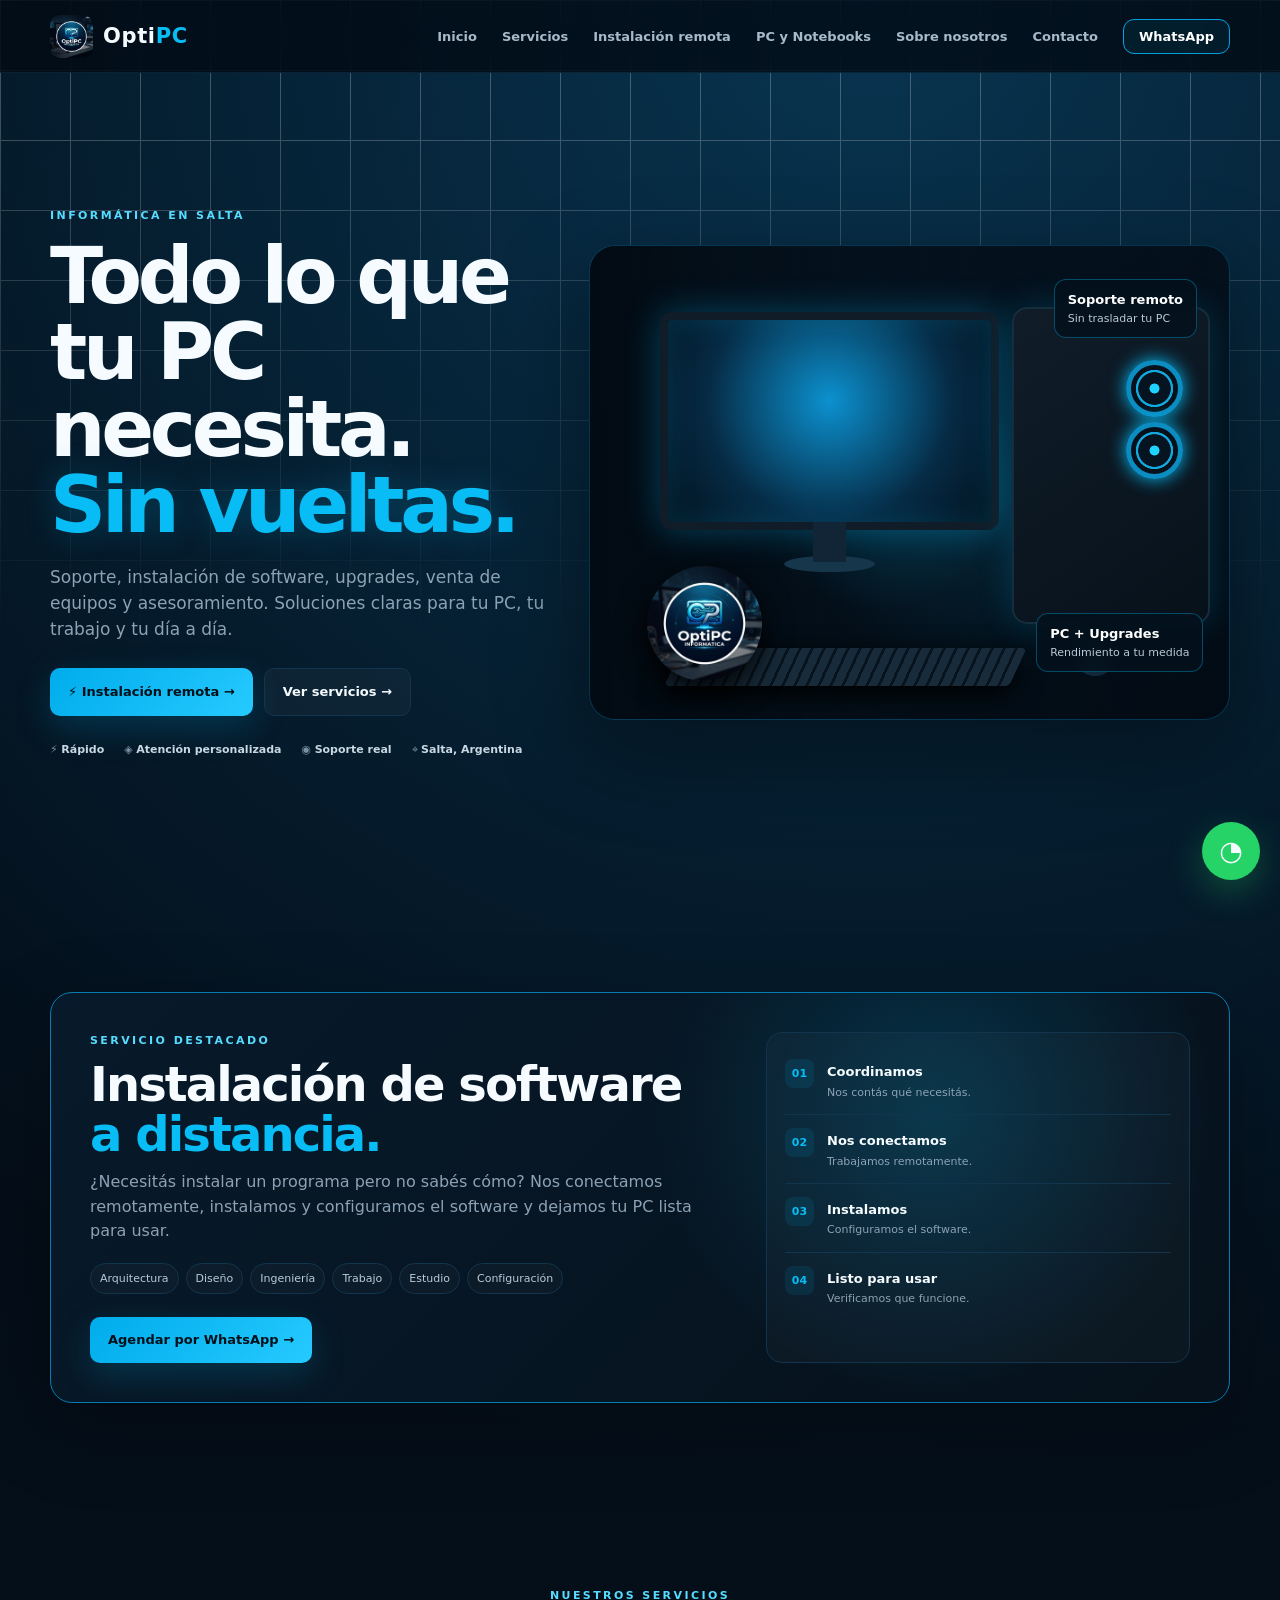
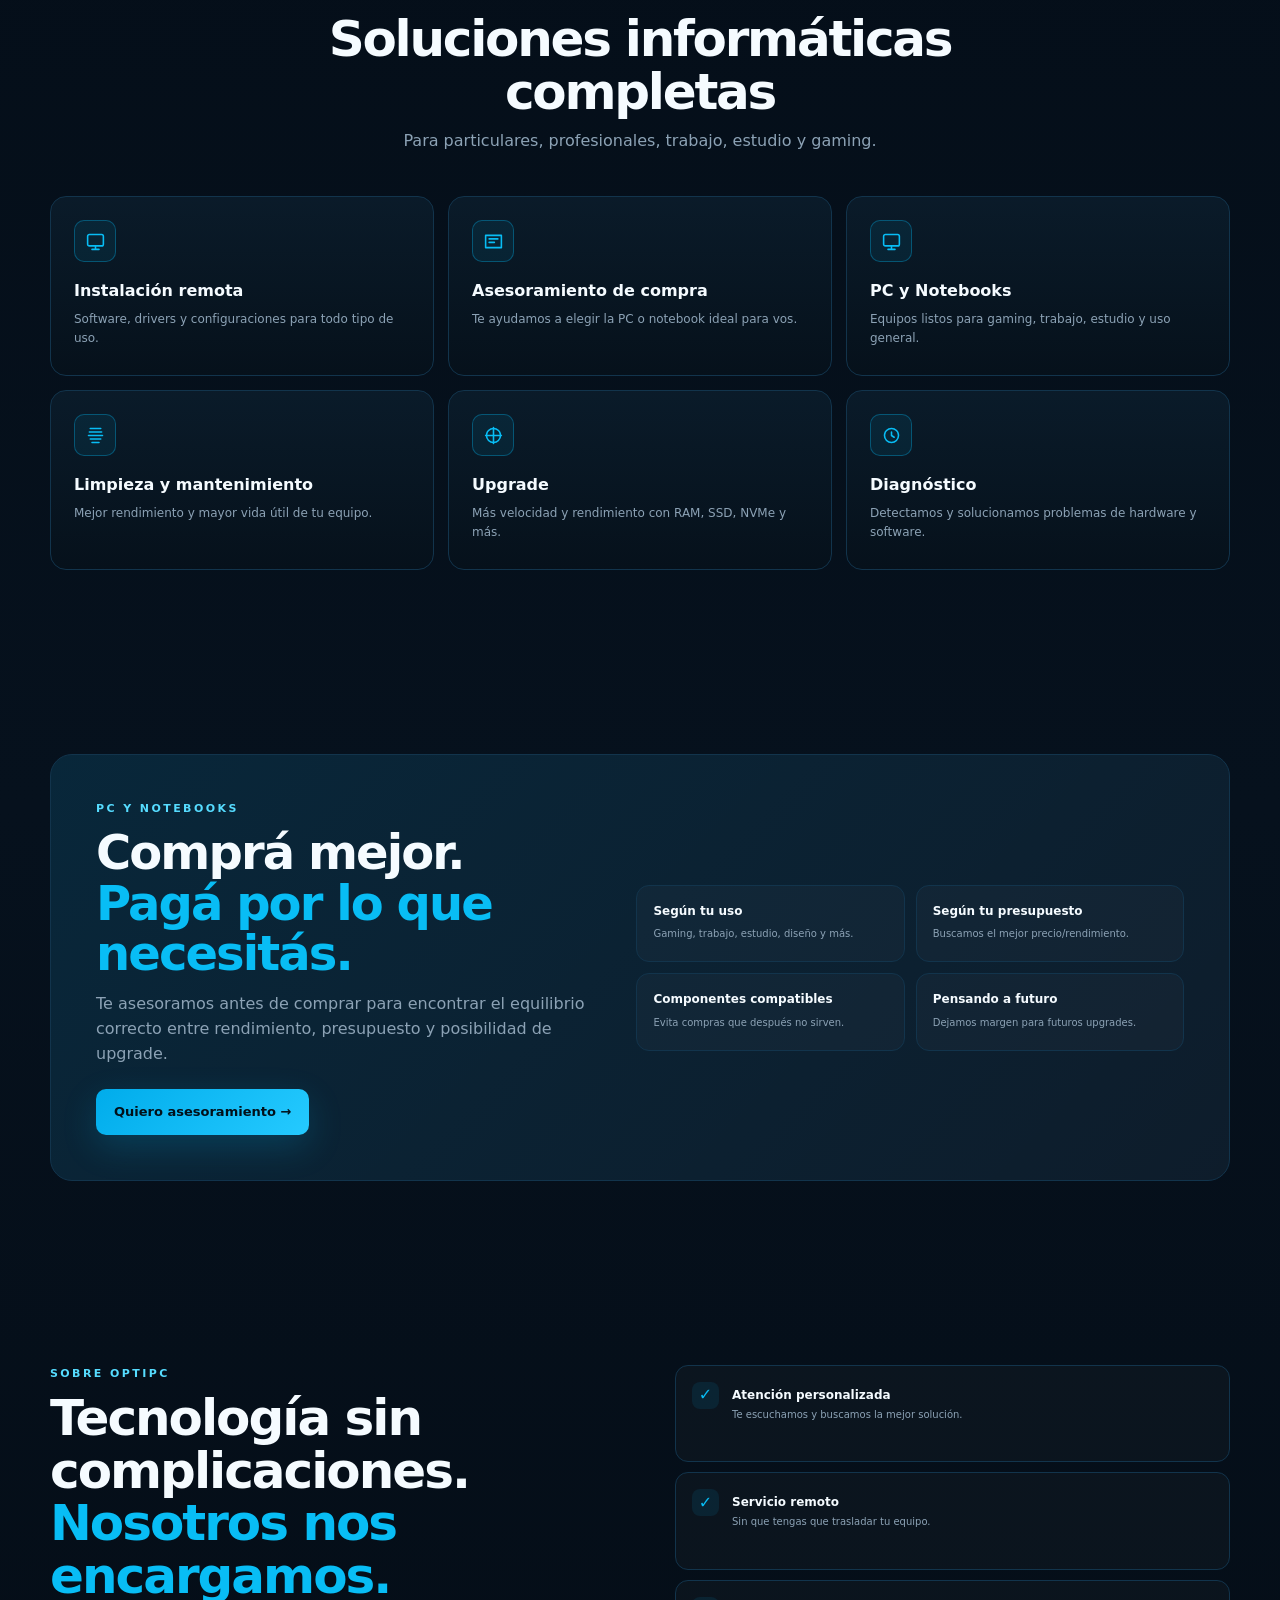
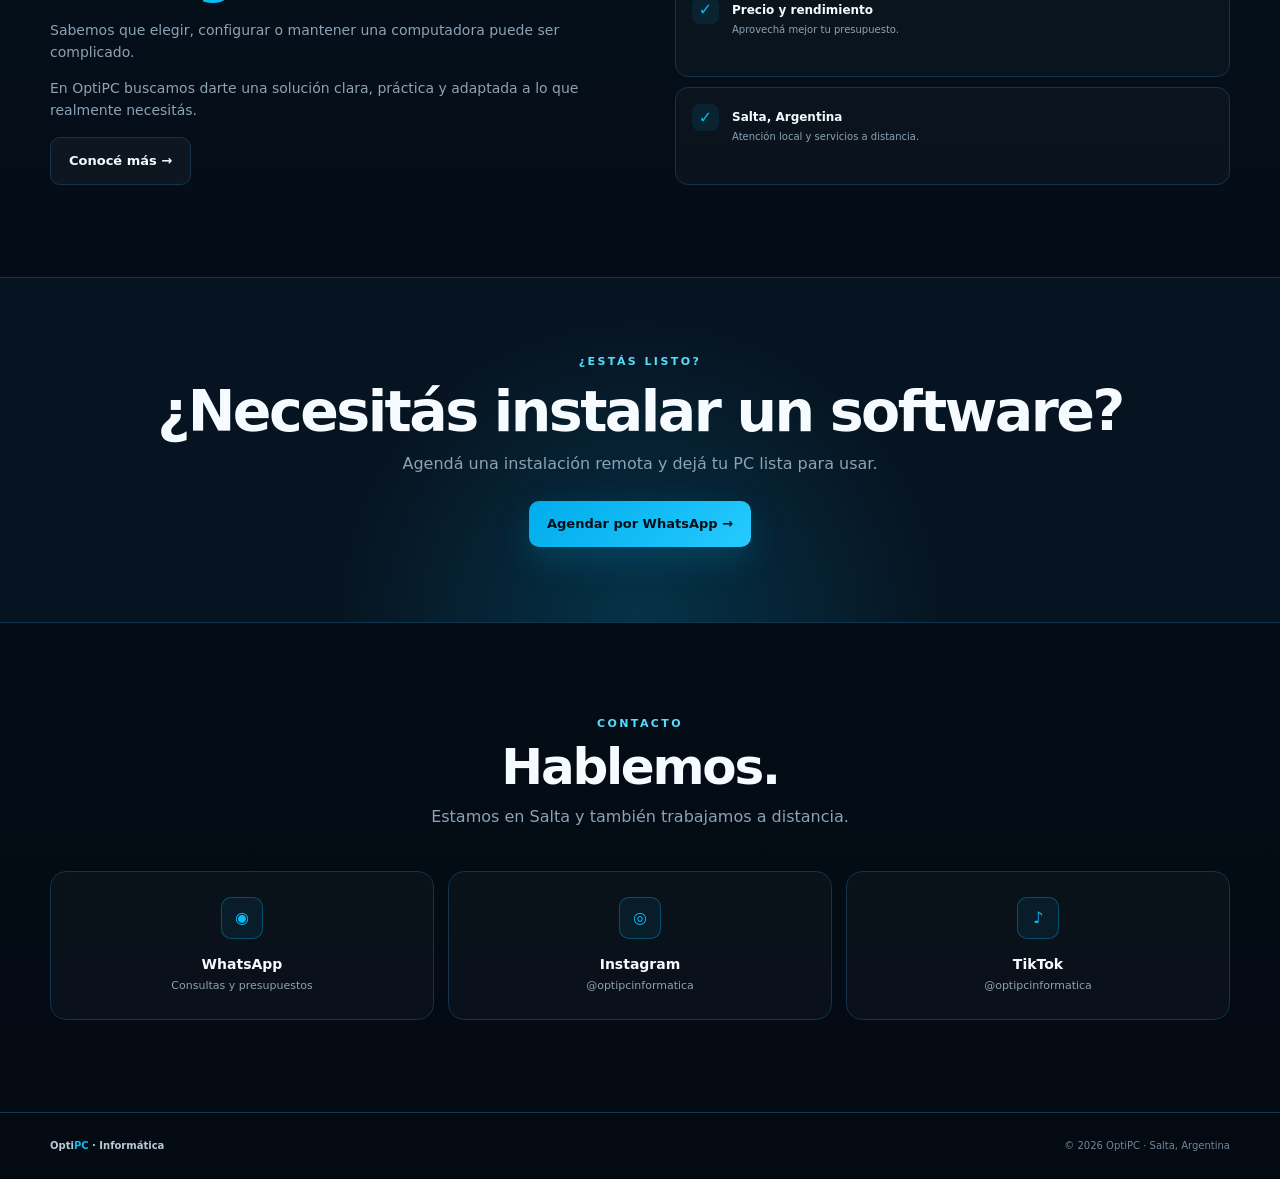
==== index.html @ d9cb6c80 "Add files via upload" ====
<!doctype html>
<html lang="es">
<head>
<meta charset="utf-8">
<meta name="viewport" content="width=device-width,initial-scale=1">
<title>OptiPC | Informática en Salta</title>
<meta name="description" content="OptiPC: instalación de software a distancia, soporte, mantenimiento, upgrades, PC y notebooks y asesoramiento informático en Salta.">
<meta name="theme-color" content="#06111d">
<meta property="og:title" content="OptiPC | Informática en Salta">
<meta property="og:description" content="Todo lo que tu PC necesita. Sin vueltas.">
<meta property="og:type" content="website">
<link rel="icon" href="logo-optipc.jpg">
<style>
:root{--bg:#030b14;--bg2:#061322;--panel:#091827;--panel2:#0d2032;--cyan:#08bdf5;--cyan2:#56dcff;--white:#f5fbff;--muted:#8ca2b5;--line:#12344c;--green:#25d366;--max:1180px}
*{box-sizing:border-box;margin:0;padding:0}
html{scroll-behavior:smooth}
body{font-family:Inter,system-ui,-apple-system,"Segoe UI",Arial,sans-serif;color:var(--white);background:radial-gradient(circle at 68% 0%,#083450 0,transparent 33%),linear-gradient(180deg,#020a13,#06111d 55%,#030a12);line-height:1.55;overflow-x:hidden}
body:before{content:"";position:fixed;inset:0;pointer-events:none;opacity:.28;background-image:linear-gradient(#fff 1px,transparent 1px),linear-gradient(90deg,#fff 1px,transparent 1px);background-size:70px 70px;mask-image:linear-gradient(#000,transparent 72%);-webkit-mask-image:linear-gradient(#000,transparent 72%)}
a{text-decoration:none;color:inherit}.wrap{width:min(var(--max),calc(100% - 36px));margin:auto}
header{position:fixed;z-index:20;top:0;left:0;right:0;background:rgba(2,10,18,.78);backdrop-filter:blur(18px);border-bottom:1px solid rgba(70,170,220,.13)}
nav{height:72px;display:flex;align-items:center;justify-content:space-between}.brand{display:flex;align-items:center;gap:10px}.brand img{width:43px;height:43px;object-fit:cover;border-radius:10px}.brand b{font-size:21px;letter-spacing:.03em}.brand b span{color:var(--cyan)}
.nav{display:flex;align-items:center;gap:25px;list-style:none}.nav a{font-size:13px;color:#a8bac8;font-weight:700}.nav a:hover{color:#fff}.nav .wa{padding:9px 15px;border:1px solid #079fe0;border-radius:11px;color:#fff;background:rgba(0,178,239,.07)}
.menu{display:none;background:none;border:0;color:#fff;font-size:28px}
.hero{min-height:100vh;padding:135px 0 70px;display:flex;align-items:center;position:relative}
.hero-grid{display:grid;grid-template-columns:.88fr 1.12fr;gap:35px;align-items:center}.kicker{color:var(--cyan2);font-size:11px;letter-spacing:.22em;font-weight:900;text-transform:uppercase}
h1{font-size:clamp(47px,6.2vw,78px);line-height:.98;letter-spacing:-.055em;margin:14px 0 20px}h1 span{color:var(--cyan);text-shadow:0 0 32px rgba(8,189,245,.25)}
.lead{font-size:17px;color:var(--muted);max-width:560px;margin-bottom:25px}.actions{display:flex;gap:11px;flex-wrap:wrap}.btn{display:inline-flex;align-items:center;justify-content:center;gap:8px;padding:13px 18px;border-radius:10px;font-weight:900;font-size:13px;transition:.2s}.primary{background:linear-gradient(135deg,#00aceb,#25caff);color:#02101a;box-shadow:0 12px 35px rgba(0,190,250,.18)}.primary:hover{transform:translateY(-2px);box-shadow:0 17px 40px rgba(0,190,250,.28)}.secondary{border:1px solid var(--line);background:rgba(255,255,255,.035)}.secondary:hover{border-color:#168fc3;background:rgba(0,190,250,.05)}
.trust{display:flex;gap:20px;flex-wrap:wrap;margin-top:25px;color:#7890a2;font-size:11px}.trust b{color:#c9d9e4}
.visual{position:relative;min-height:475px;border-radius:26px;overflow:hidden;background:radial-gradient(circle at 45% 48%,rgba(0,196,255,.25),transparent 32%),linear-gradient(135deg,#071827,#020b14);border:1px solid rgba(0,173,240,.25);box-shadow:0 30px 90px rgba(0,0,0,.4)}
.visual:before{content:"";position:absolute;inset:0;background:linear-gradient(90deg,rgba(2,10,18,.95) 0%,rgba(2,10,18,.3) 45%,rgba(2,10,18,.08)),radial-gradient(circle at 60% 55%,rgba(18,185,245,.18),transparent 38%)} 
.pc-art{position:absolute;right:5%;bottom:-5%;width:85%;height:76%;filter:drop-shadow(0 25px 35px #000)}
.monitor{position:absolute;left:11%;top:14%;width:53%;height:46%;border:8px solid #101d29;border-radius:12px;background:radial-gradient(circle at 50% 40%,#0c91cf,#062b45 60%,#03101b);box-shadow:0 0 35px rgba(0,188,255,.3),inset 0 0 30px rgba(0,200,255,.15)}.monitor:after{content:"";position:absolute;left:45%;bottom:-20%;width:10%;height:20%;background:#122536}.monitor:before{content:"";position:absolute;left:36%;bottom:-25%;width:28%;height:8%;border-radius:50%;background:#16364b}
.case{position:absolute;right:3%;top:13%;width:31%;height:67%;border-radius:15px;background:linear-gradient(145deg,#101d29,#07111a);border:2px solid #162d3e;box-shadow:0 0 35px rgba(0,181,245,.2)}.case:before,.case:after{content:"";position:absolute;width:47px;height:47px;border-radius:50%;right:13%;border:5px solid #0b8dc2;background:radial-gradient(circle,#1ed4ff 0 14%,#061321 16% 48%,#12a9df 50% 55%,#06111b 57%);box-shadow:0 0 18px #08bdf5}.case:before{top:16%}.case:after{top:36%}.keyboard{position:absolute;left:13%;bottom:7%;width:54%;height:8%;transform:skewX(-25deg);border-radius:5px;background:repeating-linear-gradient(90deg,#172b3a 0 9px,#08131d 9px 12px);box-shadow:0 8px 25px #000}.mouse{position:absolute;right:18%;bottom:9%;width:6%;height:7%;border-radius:50%;background:#12283a}
.hero-logo{position:absolute;left:9%;bottom:8%;z-index:4;width:115px;border-radius:50%;box-shadow:0 10px 30px #000}
.badge{position:absolute;z-index:5;padding:10px 13px;border:1px solid rgba(0,190,250,.35);background:rgba(4,16,27,.82);backdrop-filter:blur(10px);border-radius:12px;font-size:11px;color:#b9cbd6}.badge strong{display:block;color:#fff;font-size:13px}.b1{right:4%;bottom:10%}.b2{right:5%;top:7%}
section{padding:92px 0}.section-title{text-align:center;max-width:720px;margin:0 auto 42px}.section-title .kicker{margin-bottom:9px}.section-title h2{font-size:clamp(32px,4.5vw,50px);line-height:1.05;letter-spacing:-.045em}.section-title p{color:var(--muted);margin-top:11px}
.remote{border:1px solid #087bb1;border-radius:22px;background:radial-gradient(circle at 75% 30%,rgba(0,190,250,.18),transparent 30%),linear-gradient(135deg,#071a2b,#06111b);padding:39px;display:grid;grid-template-columns:1.2fr .8fr;gap:40px;box-shadow:0 25px 80px rgba(0,0,0,.28)}.remote h2{font-size:clamp(31px,4vw,48px);line-height:1.05;letter-spacing:-.04em;margin:10px 0}.remote h2 span{color:var(--cyan)}.remote p{color:var(--muted);max-width:650px;margin-bottom:19px}.tags{display:flex;flex-wrap:wrap;gap:7px;margin-bottom:23px}.tag{font-size:11px;color:#b8cbd7;padding:6px 9px;border:1px solid var(--line);border-radius:999px;background:rgba(255,255,255,.025)}
.steps{border:1px solid var(--line);border-radius:16px;padding:13px 18px;background:rgba(255,255,255,.025)}.step{display:flex;gap:13px;padding:13px 0;border-bottom:1px solid var(--line)}.step:last-child{border:0}.num{width:29px;height:29px;display:grid;place-items:center;border-radius:8px;background:rgba(0,190,250,.1);color:var(--cyan);font-size:11px;font-weight:900;flex:none}.step b{font-size:13px}.step small{display:block;color:var(--muted);font-size:11px}
.services{display:grid;grid-template-columns:repeat(3,1fr);gap:14px}.card{min-height:180px;padding:23px;border:1px solid var(--line);border-radius:16px;background:linear-gradient(180deg,rgba(11,29,44,.85),rgba(6,17,27,.88));transition:.22s}.card:hover{transform:translateY(-4px);border-color:#087fae}.icon{width:42px;height:42px;display:grid;place-items:center;border:1px solid rgba(0,190,250,.32);border-radius:10px;color:var(--cyan);background:rgba(0,190,250,.07);margin-bottom:17px}.icon svg{width:21px;height:21px;fill:none;stroke:currentColor;stroke-width:1.8;stroke-linecap:round;stroke-linejoin:round}.card h3{font-size:16px;margin-bottom:6px}.card p{color:var(--muted);font-size:12px}
.buy{display:grid;grid-template-columns:.95fr 1.05fr;gap:45px;align-items:center;padding:45px;border-radius:22px;border:1px solid var(--line);background:linear-gradient(135deg,rgba(0,190,250,.09),rgba(255,255,255,.02)),var(--panel)}.buy h2{font-size:clamp(32px,4vw,48px);line-height:1.05;letter-spacing:-.04em;margin:10px 0 14px}.buy h2 span{color:var(--cyan)}.buy p{color:var(--muted);margin-bottom:22px}.points{display:grid;grid-template-columns:1fr 1fr;gap:11px}.point{padding:16px;border:1px solid var(--line);border-radius:13px;background:rgba(255,255,255,.025)}.point b{font-size:12px;display:block}.point small{font-size:10px;color:var(--muted)}
.about{display:grid;grid-template-columns:1fr 1fr;gap:70px}.about h2{font-size:clamp(32px,4vw,50px);line-height:1.05;letter-spacing:-.04em;margin:10px 0 18px}.about h2 span{color:var(--cyan)}.about p{color:var(--muted);font-size:14px;margin-bottom:15px}.features{display:grid;gap:10px}.feature{display:flex;gap:13px;padding:16px;border:1px solid var(--line);border-radius:13px;background:rgba(255,255,255,.025)}.check{width:27px;height:27px;display:grid;place-items:center;border-radius:8px;color:var(--cyan);background:rgba(0,190,250,.09);flex:none;font-weight:900}.feature b{font-size:12px}.feature small{display:block;color:var(--muted);font-size:10px}
.cta{padding:75px 0;text-align:center;border-top:1px solid var(--line);border-bottom:1px solid var(--line);background:radial-gradient(circle at 50% 100%,rgba(0,190,250,.18),transparent 42%),#061421}.cta h2{font-size:clamp(36px,5vw,57px);line-height:1.02;letter-spacing:-.045em;margin:12px 0}.cta p{max-width:620px;margin:0 auto 24px;color:var(--muted)}
.contact{display:grid;grid-template-columns:repeat(3,1fr);gap:14px}.contact a{padding:25px;text-align:center;border:1px solid var(--line);border-radius:16px;background:rgba(255,255,255,.025);transition:.2s}.contact a:hover{border-color:#087fae;transform:translateY(-3px)}.contact .icon{margin:0 auto 13px}.contact b{font-size:14px}.contact small{display:block;color:var(--muted);font-size:11px}
footer{border-top:1px solid var(--line);padding:25px 0;color:#6f8799;font-size:10px}.foot{display:flex;justify-content:space-between;gap:20px}.foot b{color:#b8cbd7}.foot span{color:var(--cyan)}
.float-wa{position:fixed;right:20px;bottom:20px;z-index:30;width:58px;height:58px;border-radius:50%;display:grid;place-items:center;background:var(--green);box-shadow:0 12px 35px rgba(37,211,102,.28);font-size:27px}
@media(max-width:900px){.nav{position:absolute;top:72px;left:0;right:0;display:none;flex-direction:column;align-items:stretch;gap:0;padding:10px 18px 18px;background:rgba(2,10,18,.98);border-bottom:1px solid var(--line)}.nav.open{display:flex}.nav a{padding:10px}.menu{display:block}.hero-grid,.remote,.buy,.about{grid-template-columns:1fr}.visual{min-height:390px;order:-1}.services{grid-template-columns:1fr 1fr}.hero{padding-top:115px}.hero-logo{width:90px}}
@media(max-width:600px){.wrap{width:calc(100% - 26px)}section{padding:70px 0}.hero{padding:108px 0 55px}.hero h1{font-size:50px}.hero-grid{gap:28px}.visual{min-height:310px}.monitor{left:7%;top:16%;width:55%;height:43%;border-width:5px}.case{right:4%;top:13%;width:31%;height:67%}.case:before,.case:after{width:30px;height:30px;border-width:4px}.keyboard{left:9%;width:57%}.hero-logo{left:6%;bottom:7%;width:72px}.badge{font-size:9px}.badge strong{font-size:11px}.b2{right:3%;top:5%}.b1{right:3%;bottom:7%}.lead{font-size:15px}.actions .btn{width:100%}.trust{gap:8px;flex-direction:column}.remote,.buy{padding:25px 19px}.services,.contact,.points{grid-template-columns:1fr}.section-title{margin-bottom:32px}.foot{flex-direction:column;text-align:center}}
</style>
</head>
<body>
<header><div class="wrap"><nav>
<a class="brand" href="#inicio"><img src="logo-optipc.jpg" alt="OptiPC"><b>Opti<span>PC</span></b></a>
<button class="menu" id="menu" aria-label="Menú">☰</button>
<ul class="nav" id="nav">
<li><a href="#inicio">Inicio</a></li><li><a href="#servicios">Servicios</a></li><li><a href="#remoto">Instalación remota</a></li><li><a href="#compra">PC y Notebooks</a></li><li><a href="#nosotros">Sobre nosotros</a></li><li><a href="#contacto">Contacto</a></li><li><a class="wa" href="https://wa.me/5493876041010?text=Hola%20OptiPC,%20quiero%20hacer%20una%20consulta" target="_blank" rel="noopener">WhatsApp</a></li>
</ul></nav></div></header>

<main>
<section class="hero" id="inicio"><div class="wrap"><div class="hero-grid">
<div><div class="kicker">Informática en Salta</div><h1>Todo lo que tu PC necesita.<br><span>Sin vueltas.</span></h1><p class="lead">Soporte, instalación de software, upgrades, venta de equipos y asesoramiento. Soluciones claras para tu PC, tu trabajo y tu día a día.</p><div class="actions"><a class="btn primary" href="https://wa.me/5493876041010?text=Hola%20OptiPC,%20quiero%20agendar%20una%20instalaci%C3%B3n%20remota" target="_blank" rel="noopener">⚡ Instalación remota →</a><a class="btn secondary" href="#servicios">Ver servicios →</a></div><div class="trust"><span>⚡ <b>Rápido</b></span><span>◈ <b>Atención personalizada</b></span><span>◉ <b>Soporte real</b></span><span>⌖ <b>Salta, Argentina</b></span></div></div>
<div class="visual"><div class="monitor"></div><div class="case"></div><div class="keyboard"></div><div class="mouse"></div><img class="hero-logo" src="logo-optipc.jpg" alt="OptiPC Informática"><div class="badge b2"><strong>Soporte remoto</strong>Sin trasladar tu PC</div><div class="badge b1"><strong>PC + Upgrades</strong>Rendimiento a tu medida</div></div>
</div></div></section>

<section id="remoto"><div class="wrap"><div class="remote">
<div><div class="kicker">Servicio destacado</div><h2>Instalación de software<br><span>a distancia.</span></h2><p>¿Necesitás instalar un programa pero no sabés cómo? Nos conectamos remotamente, instalamos y configuramos el software y dejamos tu PC lista para usar.</p><div class="tags"><span class="tag">Arquitectura</span><span class="tag">Diseño</span><span class="tag">Ingeniería</span><span class="tag">Trabajo</span><span class="tag">Estudio</span><span class="tag">Configuración</span></div><a class="btn primary" href="https://wa.me/5493876041010?text=Hola%20OptiPC,%20quiero%20agendar%20una%20instalaci%C3%B3n%20remota.%20Necesito%20instalar:%20" target="_blank" rel="noopener">Agendar por WhatsApp →</a></div>
<div class="steps"><div class="step"><div class="num">01</div><div><b>Coordinamos</b><small>Nos contás qué necesitás.</small></div></div><div class="step"><div class="num">02</div><div><b>Nos conectamos</b><small>Trabajamos remotamente.</small></div></div><div class="step"><div class="num">03</div><div><b>Instalamos</b><small>Configuramos el software.</small></div></div><div class="step"><div class="num">04</div><div><b>Listo para usar</b><small>Verificamos que funcione.</small></div></div></div>
</div></div></section>

<section id="servicios"><div class="wrap"><div class="section-title"><div class="kicker">Nuestros servicios</div><h2>Soluciones informáticas completas</h2><p>Para particulares, profesionales, trabajo, estudio y gaming.</p></div>
<div class="services">
<article class="card"><div class="icon"><svg viewBox="0 0 24 24"><rect x="3" y="4" width="18" height="13" rx="2"/><path d="M8 21h8M12 17v4"/></svg></div><h3>Instalación remota</h3><p>Software, drivers y configuraciones para todo tipo de uso.</p></article>
<article class="card"><div class="icon"><svg viewBox="0 0 24 24"><path d="M3 5h18v14H3z"/><path d="M7 9h10M7 13h6"/></svg></div><h3>Asesoramiento de compra</h3><p>Te ayudamos a elegir la PC o notebook ideal para vos.</p></article>
<article class="card"><div class="icon"><svg viewBox="0 0 24 24"><rect x="3" y="4" width="18" height="13" rx="2"/><path d="M8 21h8M12 17v4"/></svg></div><h3>PC y Notebooks</h3><p>Equipos listos para gaming, trabajo, estudio y uso general.</p></article>
<article class="card"><div class="icon"><svg viewBox="0 0 24 24"><path d="M6 4h12M5 8h14M4 12h16M6 16h12M8 20h8"/></svg></div><h3>Limpieza y mantenimiento</h3><p>Mejor rendimiento y mayor vida útil de tu equipo.</p></article>
<article class="card"><div class="icon"><svg viewBox="0 0 24 24"><path d="M12 3v18M3 12h18"/><circle cx="12" cy="12" r="8"/></svg></div><h3>Upgrade</h3><p>Más velocidad y rendimiento con RAM, SSD, NVMe y más.</p></article>
<article class="card"><div class="icon"><svg viewBox="0 0 24 24"><circle cx="12" cy="12" r="8"/><path d="M12 8v4l3 2"/></svg></div><h3>Diagnóstico</h3><p>Detectamos y solucionamos problemas de hardware y software.</p></article>
</div></div></section>

<section id="compra"><div class="wrap"><div class="buy"><div><div class="kicker">PC y Notebooks</div><h2>Comprá mejor.<br><span>Pagá por lo que necesitás.</span></h2><p>Te asesoramos antes de comprar para encontrar el equilibrio correcto entre rendimiento, presupuesto y posibilidad de upgrade.</p><a class="btn primary" href="https://wa.me/5493876041010?text=Hola%20OptiPC,%20quiero%20asesoramiento%20para%20comprar%20una%20PC" target="_blank" rel="noopener">Quiero asesoramiento →</a></div><div class="points"><div class="point"><b>Según tu uso</b><small>Gaming, trabajo, estudio, diseño y más.</small></div><div class="point"><b>Según tu presupuesto</b><small>Buscamos el mejor precio/rendimiento.</small></div><div class="point"><b>Componentes compatibles</b><small>Evita compras que después no sirven.</small></div><div class="point"><b>Pensando a futuro</b><small>Dejamos margen para futuros upgrades.</small></div></div></div></div></section>

<section id="nosotros"><div class="wrap"><div class="about"><div><div class="kicker">Sobre OptiPC</div><h2>Tecnología sin complicaciones.<br><span>Nosotros nos encargamos.</span></h2><p>Sabemos que elegir, configurar o mantener una computadora puede ser complicado.</p><p>En OptiPC buscamos darte una solución clara, práctica y adaptada a lo que realmente necesitás.</p><a class="btn secondary" href="https://wa.me/5493876041010?text=Hola%20OptiPC,%20quiero%20hacer%20una%20consulta" target="_blank" rel="noopener">Conocé más →</a></div><div class="features">
<div class="feature"><div class="check">✓</div><div><b>Atención personalizada</b><small>Te escuchamos y buscamos la mejor solución.</small></div></div>
<div class="feature"><div class="check">✓</div><div><b>Servicio remoto</b><small>Sin que tengas que trasladar tu equipo.</small></div></div>
<div class="feature"><div class="check">✓</div><div><b>Precio y rendimiento</b><small>Aprovechá mejor tu presupuesto.</small></div></div>
<div class="feature"><div class="check">✓</div><div><b>Salta, Argentina</b><small>Atención local y servicios a distancia.</small></div></div>
</div></div></div></section>

<section class="cta"><div class="wrap"><div class="kicker">¿Estás listo?</div><h2>¿Necesitás instalar un software?</h2><p>Agendá una instalación remota y dejá tu PC lista para usar.</p><a class="btn primary" href="https://wa.me/5493876041010?text=Hola%20OptiPC,%20quiero%20agendar%20una%20instalaci%C3%B3n%20remota" target="_blank" rel="noopener">Agendar por WhatsApp →</a></div></section>

<section id="contacto"><div class="wrap"><div class="section-title"><div class="kicker">Contacto</div><h2>Hablemos.</h2><p>Estamos en Salta y también trabajamos a distancia.</p></div><div class="contact">
<a href="https://wa.me/5493876041010" target="_blank" rel="noopener"><div class="icon">◉</div><b>WhatsApp</b><small>Consultas y presupuestos</small></a>
<a href="https://instagram.com/optipcinformatica" target="_blank" rel="noopener"><div class="icon">◎</div><b>Instagram</b><small>@optipcinformatica</small></a>
<a href="https://www.tiktok.com/@optipcinformatica" target="_blank" rel="noopener"><div class="icon">♪</div><b>TikTok</b><small>@optipcinformatica</small></a>
</div></div></section>
</main>

<footer><div class="wrap foot"><div><b>Opti<span>PC</span> · Informática</b></div><div>© 2026 OptiPC · Salta, Argentina</div></div></footer>
<a class="float-wa" href="https://wa.me/5493876041010?text=Hola%20OptiPC,%20quiero%20hacer%20una%20consulta" target="_blank" rel="noopener" aria-label="WhatsApp">◔</a>

<script>
const btn=document.getElementById('menu'),nav=document.getElementById('nav');
btn.addEventListener('click',()=>nav.classList.toggle('open'));
nav.querySelectorAll('a').forEach(a=>a.addEventListener('click',()=>nav.classList.remove('open')));
</script>
</body>
</html>
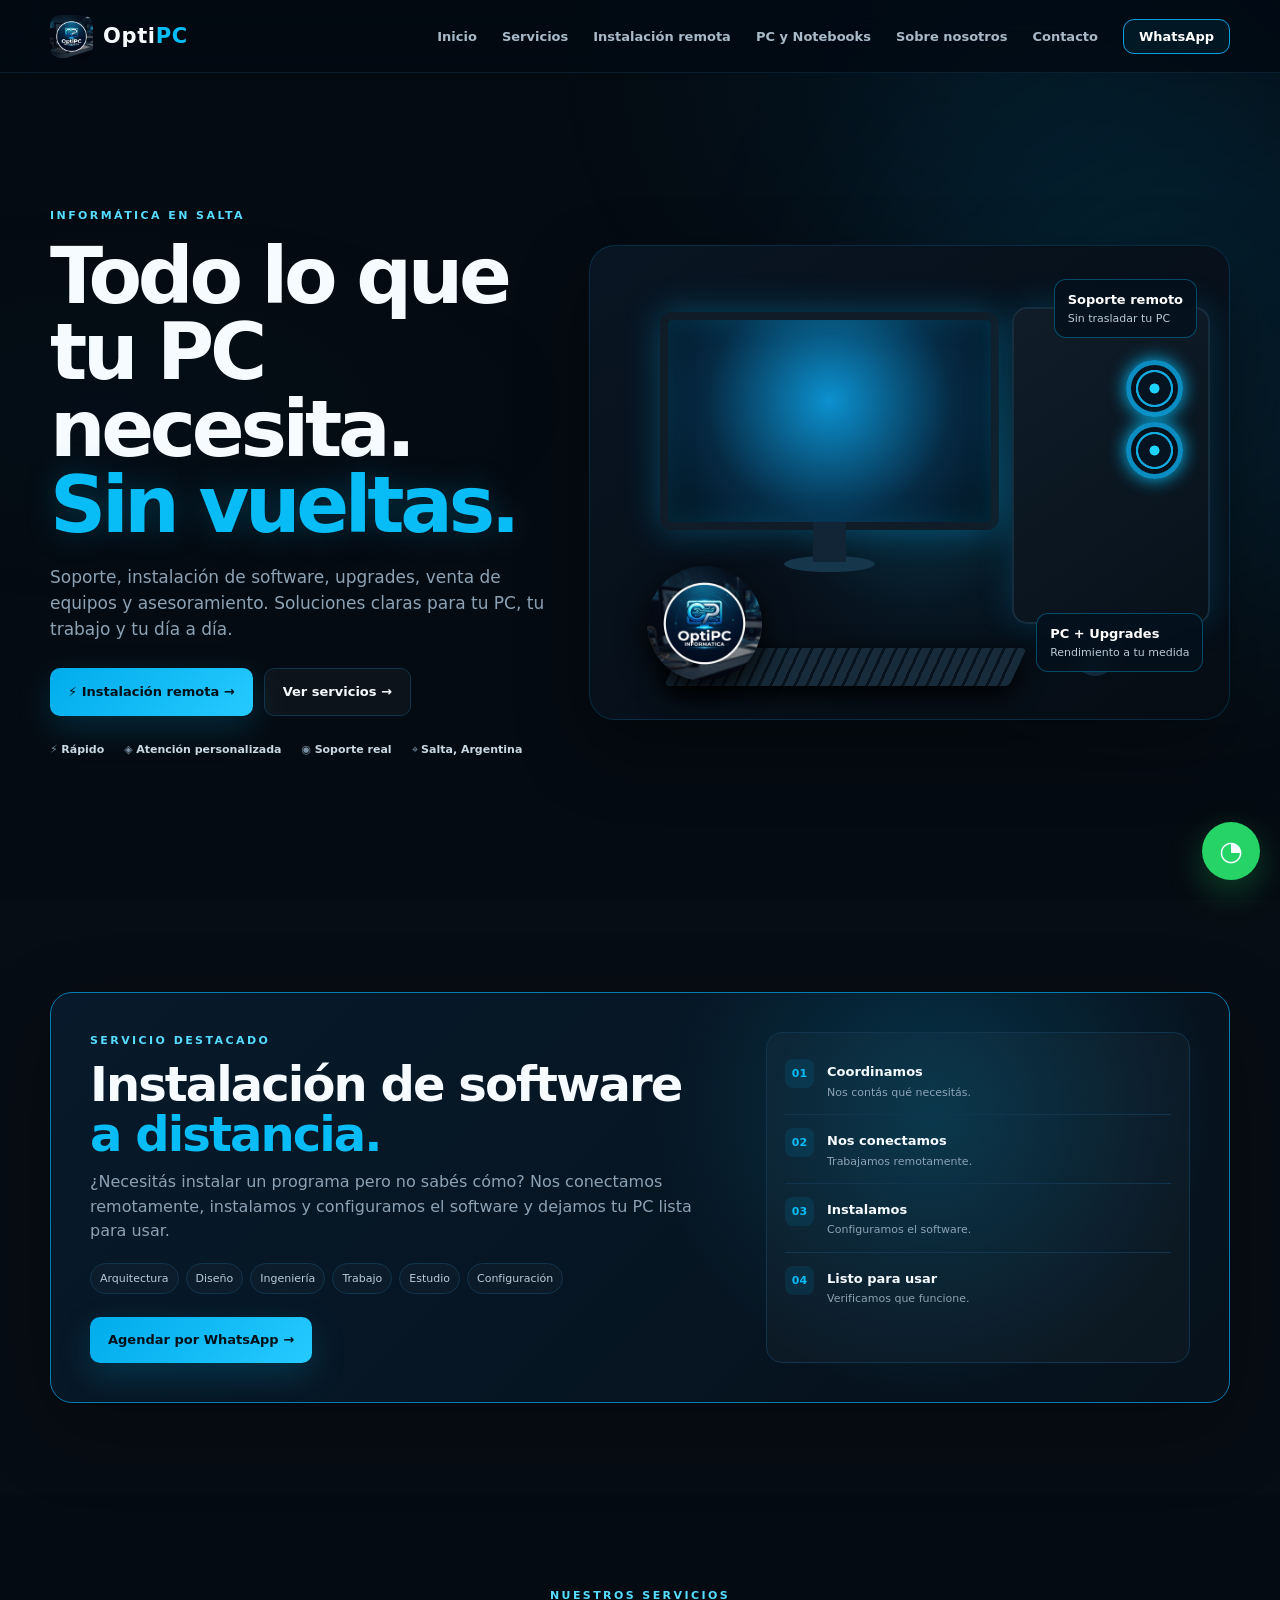
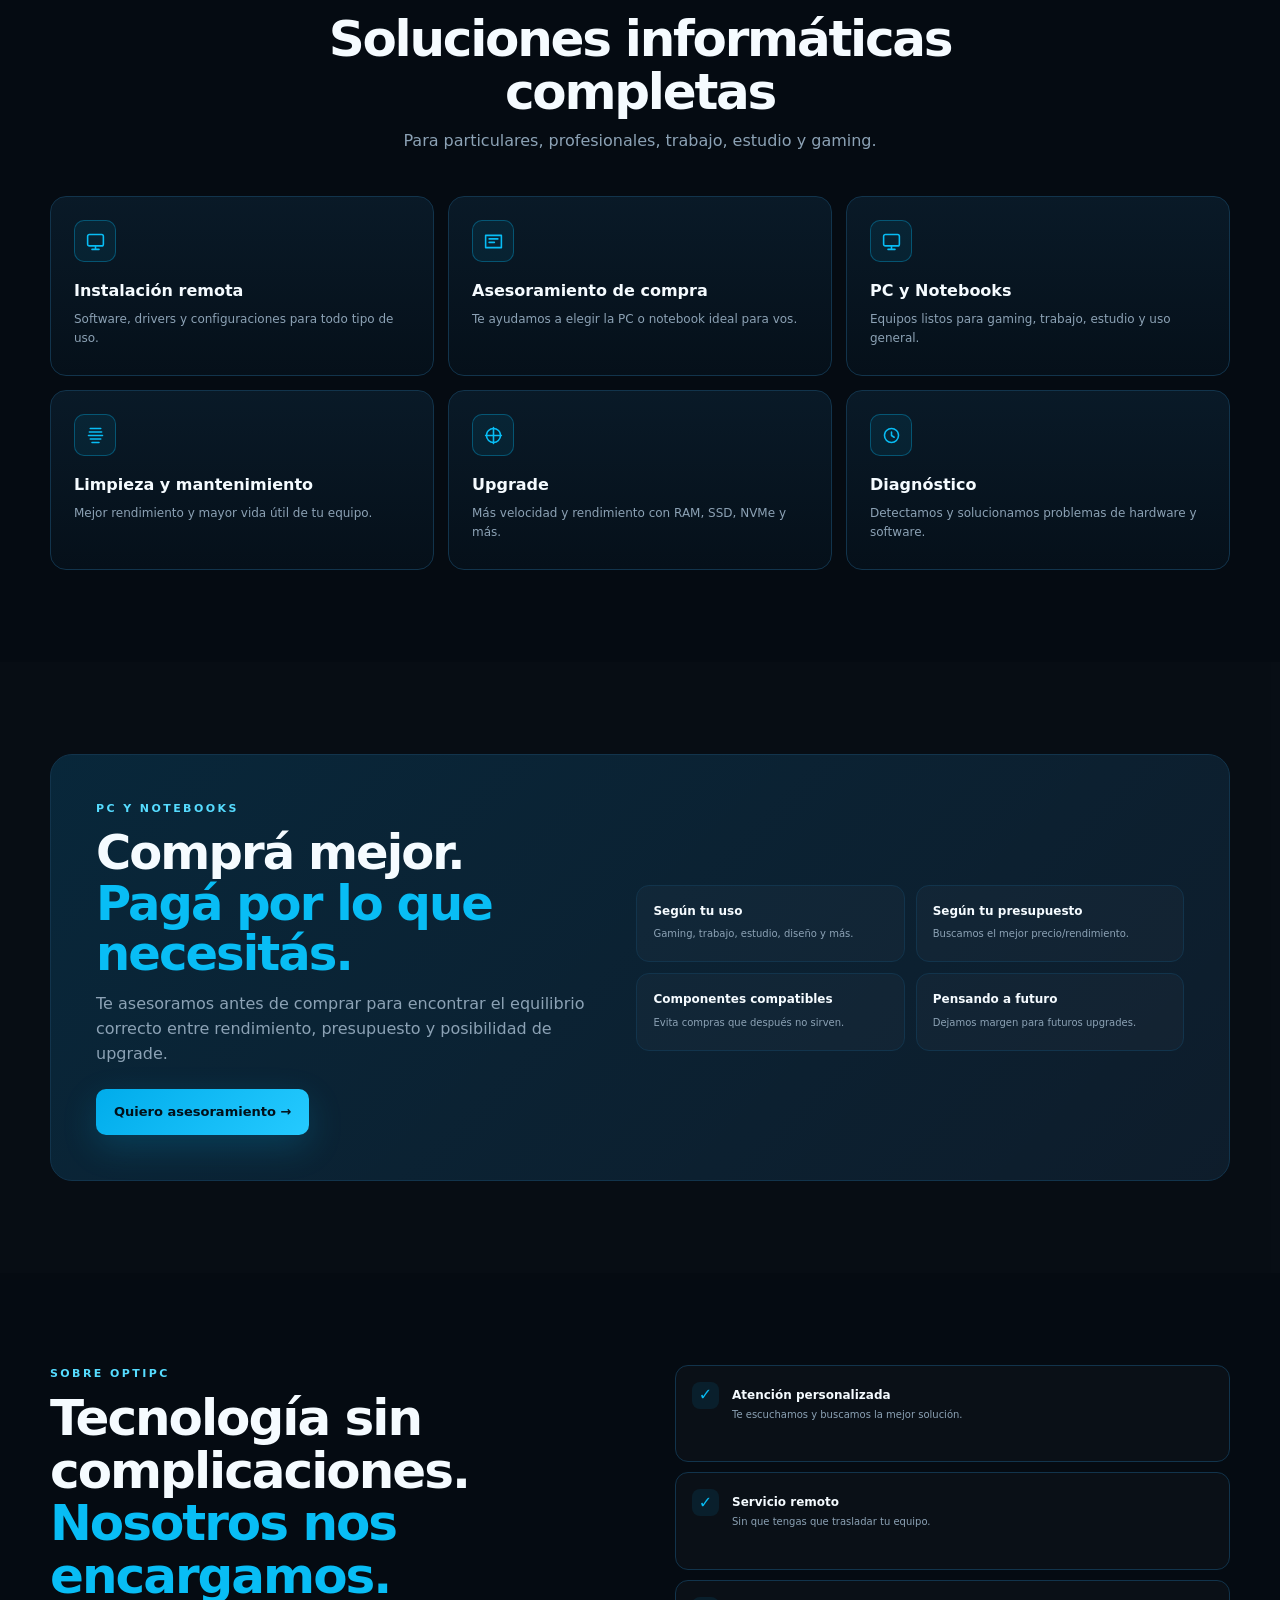
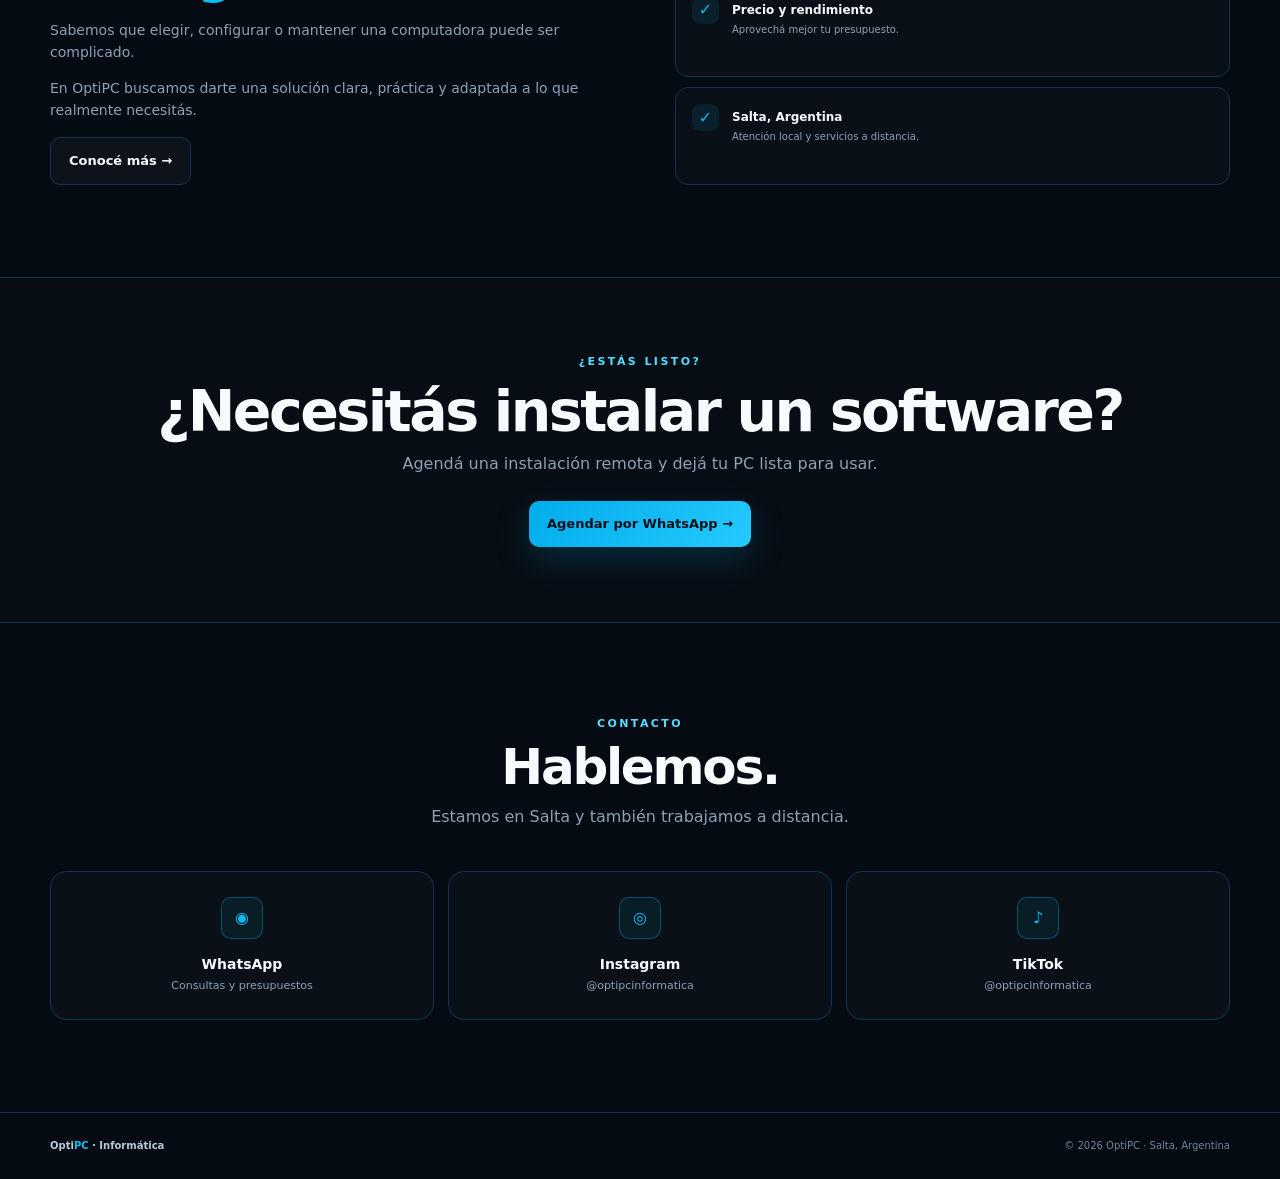
==== commit 63d2874e: "Add files via upload" ====
--- a/index.html
+++ b/index.html
@@ -14,26 +14,26 @@
 :root{--bg:#030b14;--bg2:#061322;--panel:#091827;--panel2:#0d2032;--cyan:#08bdf5;--cyan2:#56dcff;--white:#f5fbff;--muted:#8ca2b5;--line:#12344c;--green:#25d366;--max:1180px}
 *{box-sizing:border-box;margin:0;padding:0}
 html{scroll-behavior:smooth}
-body{font-family:Inter,system-ui,-apple-system,"Segoe UI",Arial,sans-serif;color:var(--white);background:radial-gradient(circle at 68% 0%,#083450 0,transparent 33%),linear-gradient(180deg,#020a13,#06111d 55%,#030a12);line-height:1.55;overflow-x:hidden}
-body:before{content:"";position:fixed;inset:0;pointer-events:none;opacity:.28;background-image:linear-gradient(#fff 1px,transparent 1px),linear-gradient(90deg,#fff 1px,transparent 1px);background-size:70px 70px;mask-image:linear-gradient(#000,transparent 72%);-webkit-mask-image:linear-gradient(#000,transparent 72%)}
+body{font-family:Inter,system-ui,-apple-system,"Segoe UI",Arial,sans-serif;color:var(--white);background:#050b12;line-height:1.55;overflow-x:hidden}
+body:before{content:"";position:fixed;inset:0;pointer-events:none;opacity:.55;background:radial-gradient(ellipse at 78% 8%,rgba(0,174,239,.13),transparent 32%),radial-gradient(ellipse at 8% 45%,rgba(0,106,160,.07),transparent 30%);z-index:-1}
 a{text-decoration:none;color:inherit}.wrap{width:min(var(--max),calc(100% - 36px));margin:auto}
 header{position:fixed;z-index:20;top:0;left:0;right:0;background:rgba(2,10,18,.78);backdrop-filter:blur(18px);border-bottom:1px solid rgba(70,170,220,.13)}
 nav{height:72px;display:flex;align-items:center;justify-content:space-between}.brand{display:flex;align-items:center;gap:10px}.brand img{width:43px;height:43px;object-fit:cover;border-radius:10px}.brand b{font-size:21px;letter-spacing:.03em}.brand b span{color:var(--cyan)}
 .nav{display:flex;align-items:center;gap:25px;list-style:none}.nav a{font-size:13px;color:#a8bac8;font-weight:700}.nav a:hover{color:#fff}.nav .wa{padding:9px 15px;border:1px solid #079fe0;border-radius:11px;color:#fff;background:rgba(0,178,239,.07)}
 .menu{display:none;background:none;border:0;color:#fff;font-size:28px}
-.hero{min-height:100vh;padding:135px 0 70px;display:flex;align-items:center;position:relative}
+.hero{min-height:100vh;padding:135px 0 70px;display:flex;align-items:center;position:relative}.hero-glow{position:absolute;width:560px;height:560px;right:-170px;top:70px;border-radius:50%;background:rgba(0,174,239,.10);filter:blur(110px);pointer-events:none}
 .hero-grid{display:grid;grid-template-columns:.88fr 1.12fr;gap:35px;align-items:center}.kicker{color:var(--cyan2);font-size:11px;letter-spacing:.22em;font-weight:900;text-transform:uppercase}
 h1{font-size:clamp(47px,6.2vw,78px);line-height:.98;letter-spacing:-.055em;margin:14px 0 20px}h1 span{color:var(--cyan);text-shadow:0 0 32px rgba(8,189,245,.25)}
 .lead{font-size:17px;color:var(--muted);max-width:560px;margin-bottom:25px}.actions{display:flex;gap:11px;flex-wrap:wrap}.btn{display:inline-flex;align-items:center;justify-content:center;gap:8px;padding:13px 18px;border-radius:10px;font-weight:900;font-size:13px;transition:.2s}.primary{background:linear-gradient(135deg,#00aceb,#25caff);color:#02101a;box-shadow:0 12px 35px rgba(0,190,250,.18)}.primary:hover{transform:translateY(-2px);box-shadow:0 17px 40px rgba(0,190,250,.28)}.secondary{border:1px solid var(--line);background:rgba(255,255,255,.035)}.secondary:hover{border-color:#168fc3;background:rgba(0,190,250,.05)}
 .trust{display:flex;gap:20px;flex-wrap:wrap;margin-top:25px;color:#7890a2;font-size:11px}.trust b{color:#c9d9e4}
-.visual{position:relative;min-height:475px;border-radius:26px;overflow:hidden;background:radial-gradient(circle at 45% 48%,rgba(0,196,255,.25),transparent 32%),linear-gradient(135deg,#071827,#020b14);border:1px solid rgba(0,173,240,.25);box-shadow:0 30px 90px rgba(0,0,0,.4)}
-.visual:before{content:"";position:absolute;inset:0;background:linear-gradient(90deg,rgba(2,10,18,.95) 0%,rgba(2,10,18,.3) 45%,rgba(2,10,18,.08)),radial-gradient(circle at 60% 55%,rgba(18,185,245,.18),transparent 38%)} 
+.visual{position:relative;min-height:475px;border-radius:26px;overflow:hidden;background:radial-gradient(circle at 50% 48%,rgba(0,190,250,.13),transparent 34%),linear-gradient(145deg,#091522,#050c14);border:1px solid rgba(0,173,240,.18);box-shadow:0 28px 70px rgba(0,0,0,.35)}
+.visual:before{content:"";position:absolute;inset:0;background:radial-gradient(circle at 55% 55%,rgba(18,185,245,.10),transparent 40%)} 
 .pc-art{position:absolute;right:5%;bottom:-5%;width:85%;height:76%;filter:drop-shadow(0 25px 35px #000)}
 .monitor{position:absolute;left:11%;top:14%;width:53%;height:46%;border:8px solid #101d29;border-radius:12px;background:radial-gradient(circle at 50% 40%,#0c91cf,#062b45 60%,#03101b);box-shadow:0 0 35px rgba(0,188,255,.3),inset 0 0 30px rgba(0,200,255,.15)}.monitor:after{content:"";position:absolute;left:45%;bottom:-20%;width:10%;height:20%;background:#122536}.monitor:before{content:"";position:absolute;left:36%;bottom:-25%;width:28%;height:8%;border-radius:50%;background:#16364b}
 .case{position:absolute;right:3%;top:13%;width:31%;height:67%;border-radius:15px;background:linear-gradient(145deg,#101d29,#07111a);border:2px solid #162d3e;box-shadow:0 0 35px rgba(0,181,245,.2)}.case:before,.case:after{content:"";position:absolute;width:47px;height:47px;border-radius:50%;right:13%;border:5px solid #0b8dc2;background:radial-gradient(circle,#1ed4ff 0 14%,#061321 16% 48%,#12a9df 50% 55%,#06111b 57%);box-shadow:0 0 18px #08bdf5}.case:before{top:16%}.case:after{top:36%}.keyboard{position:absolute;left:13%;bottom:7%;width:54%;height:8%;transform:skewX(-25deg);border-radius:5px;background:repeating-linear-gradient(90deg,#172b3a 0 9px,#08131d 9px 12px);box-shadow:0 8px 25px #000}.mouse{position:absolute;right:18%;bottom:9%;width:6%;height:7%;border-radius:50%;background:#12283a}
 .hero-logo{position:absolute;left:9%;bottom:8%;z-index:4;width:115px;border-radius:50%;box-shadow:0 10px 30px #000}
 .badge{position:absolute;z-index:5;padding:10px 13px;border:1px solid rgba(0,190,250,.35);background:rgba(4,16,27,.82);backdrop-filter:blur(10px);border-radius:12px;font-size:11px;color:#b9cbd6}.badge strong{display:block;color:#fff;font-size:13px}.b1{right:4%;bottom:10%}.b2{right:5%;top:7%}
-section{padding:92px 0}.section-title{text-align:center;max-width:720px;margin:0 auto 42px}.section-title .kicker{margin-bottom:9px}.section-title h2{font-size:clamp(32px,4.5vw,50px);line-height:1.05;letter-spacing:-.045em}.section-title p{color:var(--muted);margin-top:11px}
+section{padding:92px 0;position:relative}section:nth-of-type(even){background:rgba(255,255,255,.012)}.section-title{text-align:center;max-width:720px;margin:0 auto 42px}.section-title .kicker{margin-bottom:9px}.section-title h2{font-size:clamp(32px,4.5vw,50px);line-height:1.05;letter-spacing:-.045em}.section-title p{color:var(--muted);margin-top:11px}
 .remote{border:1px solid #087bb1;border-radius:22px;background:radial-gradient(circle at 75% 30%,rgba(0,190,250,.18),transparent 30%),linear-gradient(135deg,#071a2b,#06111b);padding:39px;display:grid;grid-template-columns:1.2fr .8fr;gap:40px;box-shadow:0 25px 80px rgba(0,0,0,.28)}.remote h2{font-size:clamp(31px,4vw,48px);line-height:1.05;letter-spacing:-.04em;margin:10px 0}.remote h2 span{color:var(--cyan)}.remote p{color:var(--muted);max-width:650px;margin-bottom:19px}.tags{display:flex;flex-wrap:wrap;gap:7px;margin-bottom:23px}.tag{font-size:11px;color:#b8cbd7;padding:6px 9px;border:1px solid var(--line);border-radius:999px;background:rgba(255,255,255,.025)}
 .steps{border:1px solid var(--line);border-radius:16px;padding:13px 18px;background:rgba(255,255,255,.025)}.step{display:flex;gap:13px;padding:13px 0;border-bottom:1px solid var(--line)}.step:last-child{border:0}.num{width:29px;height:29px;display:grid;place-items:center;border-radius:8px;background:rgba(0,190,250,.1);color:var(--cyan);font-size:11px;font-weight:900;flex:none}.step b{font-size:13px}.step small{display:block;color:var(--muted);font-size:11px}
 .services{display:grid;grid-template-columns:repeat(3,1fr);gap:14px}.card{min-height:180px;padding:23px;border:1px solid var(--line);border-radius:16px;background:linear-gradient(180deg,rgba(11,29,44,.85),rgba(6,17,27,.88));transition:.22s}.card:hover{transform:translateY(-4px);border-color:#087fae}.icon{width:42px;height:42px;display:grid;place-items:center;border:1px solid rgba(0,190,250,.32);border-radius:10px;color:var(--cyan);background:rgba(0,190,250,.07);margin-bottom:17px}.icon svg{width:21px;height:21px;fill:none;stroke:currentColor;stroke-width:1.8;stroke-linecap:round;stroke-linejoin:round}.card h3{font-size:16px;margin-bottom:6px}.card p{color:var(--muted);font-size:12px}
@@ -56,7 +56,7 @@
 </ul></nav></div></header>
 
 <main>
-<section class="hero" id="inicio"><div class="wrap"><div class="hero-grid">
+<section class="hero" id="inicio"><div class="hero-glow"></div><div class="wrap"><div class="hero-grid">
 <div><div class="kicker">Informática en Salta</div><h1>Todo lo que tu PC necesita.<br><span>Sin vueltas.</span></h1><p class="lead">Soporte, instalación de software, upgrades, venta de equipos y asesoramiento. Soluciones claras para tu PC, tu trabajo y tu día a día.</p><div class="actions"><a class="btn primary" href="https://wa.me/5493876041010?text=Hola%20OptiPC,%20quiero%20agendar%20una%20instalaci%C3%B3n%20remota" target="_blank" rel="noopener">⚡ Instalación remota →</a><a class="btn secondary" href="#servicios">Ver servicios →</a></div><div class="trust"><span>⚡ <b>Rápido</b></span><span>◈ <b>Atención personalizada</b></span><span>◉ <b>Soporte real</b></span><span>⌖ <b>Salta, Argentina</b></span></div></div>
 <div class="visual"><div class="monitor"></div><div class="case"></div><div class="keyboard"></div><div class="mouse"></div><img class="hero-logo" src="logo-optipc.jpg" alt="OptiPC Informática"><div class="badge b2"><strong>Soporte remoto</strong>Sin trasladar tu PC</div><div class="badge b1"><strong>PC + Upgrades</strong>Rendimiento a tu medida</div></div>
 </div></div></section>
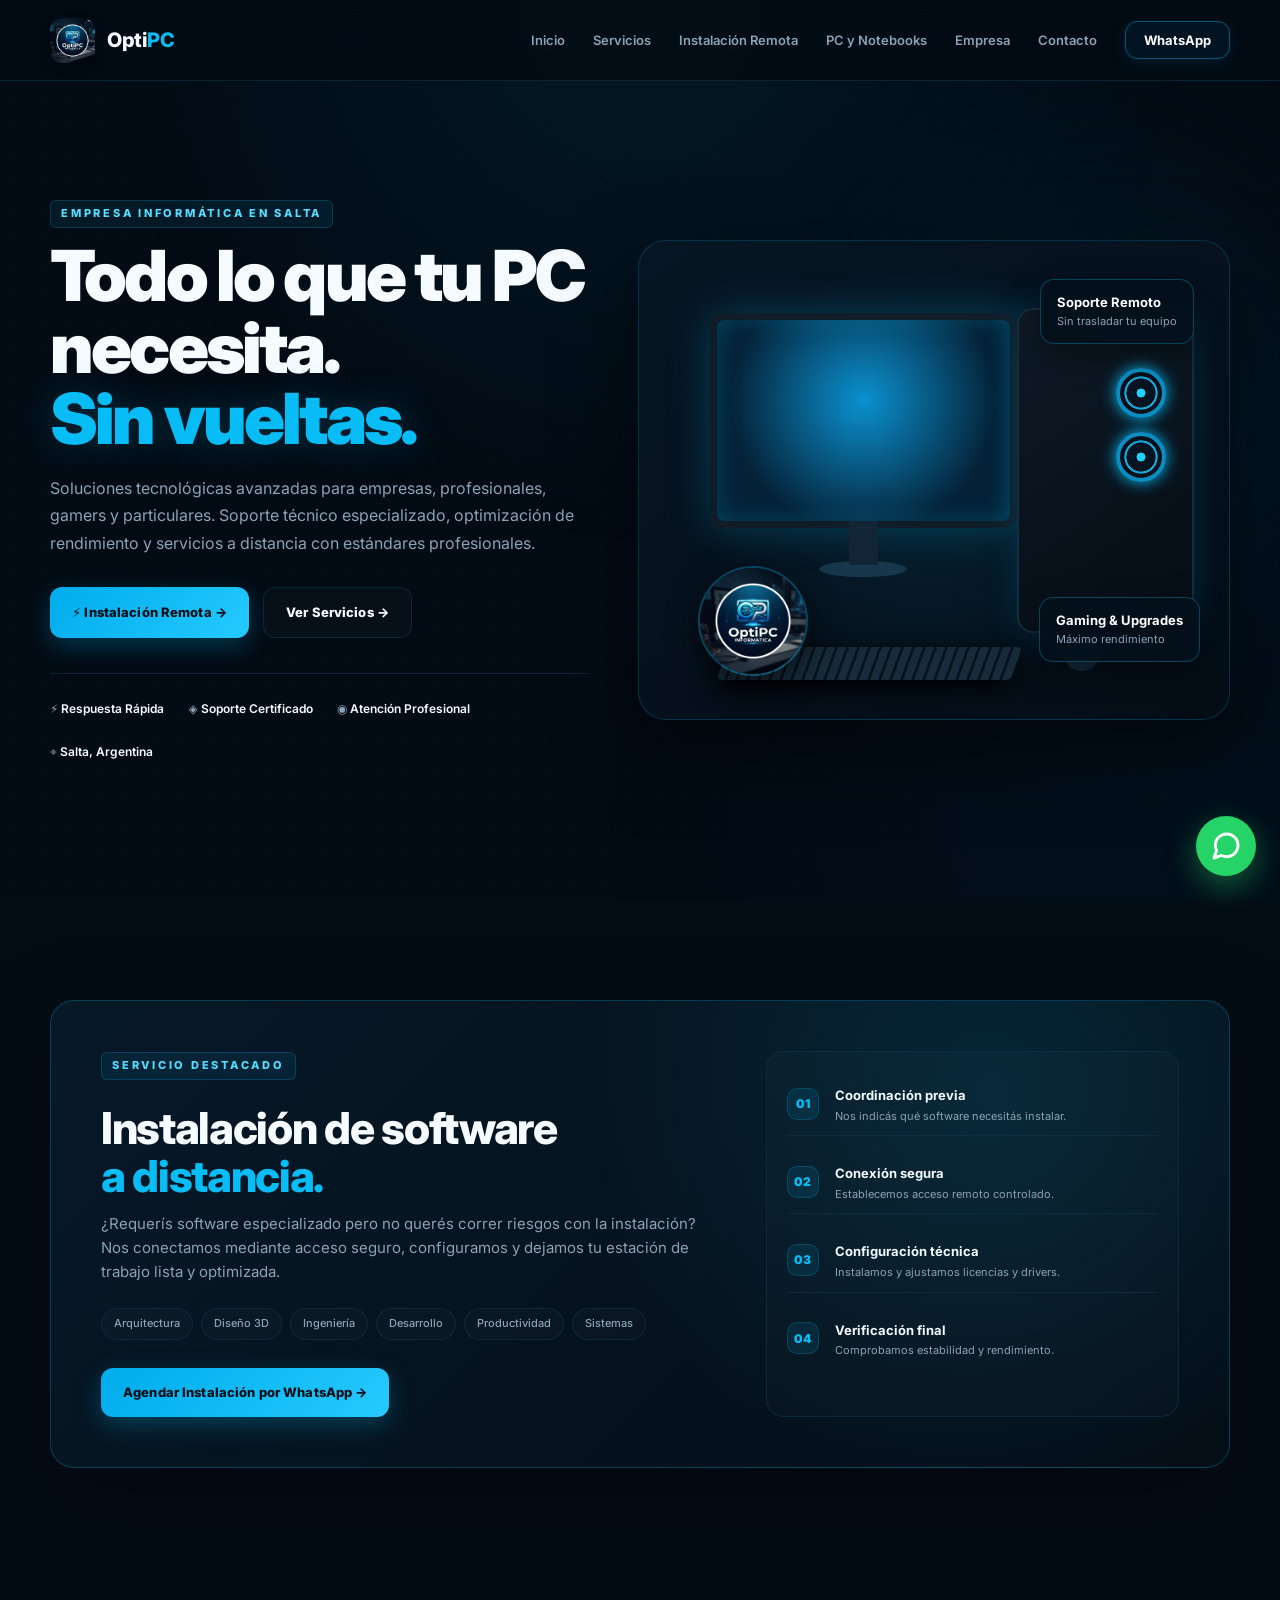
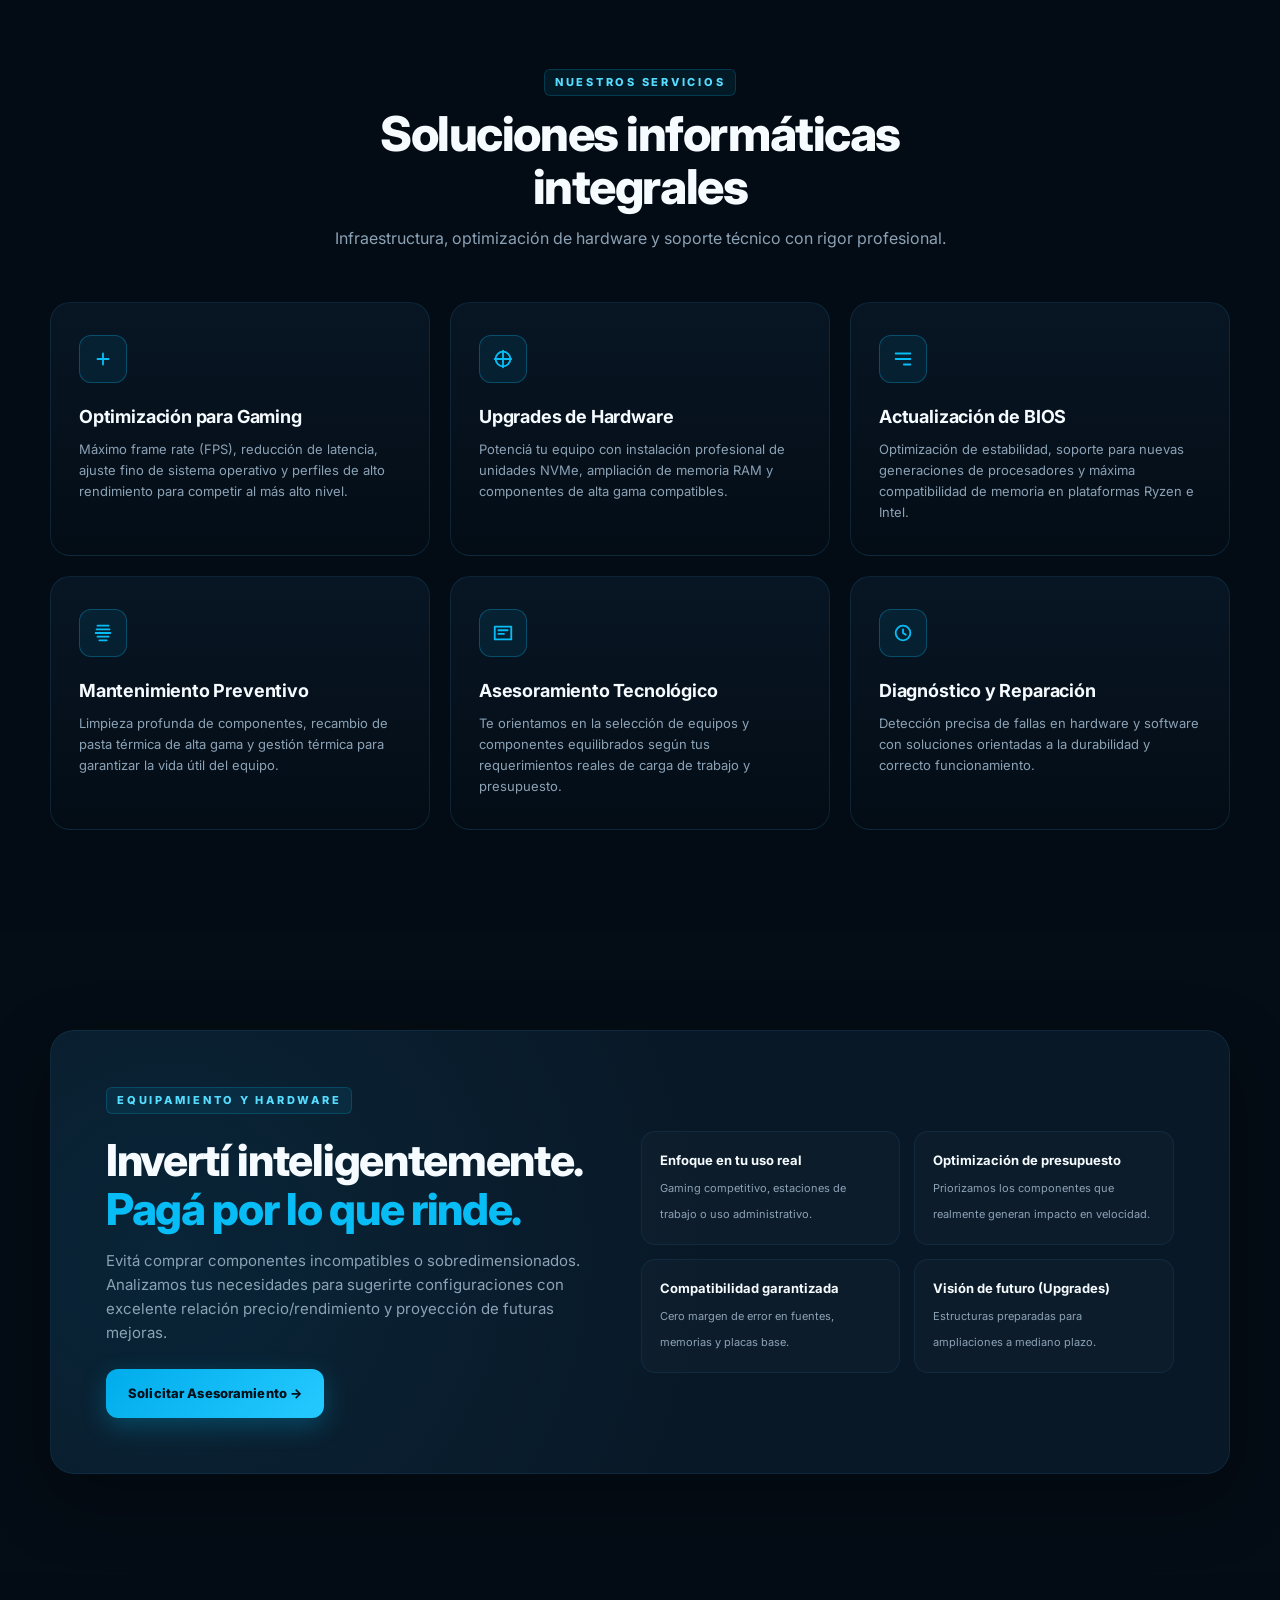
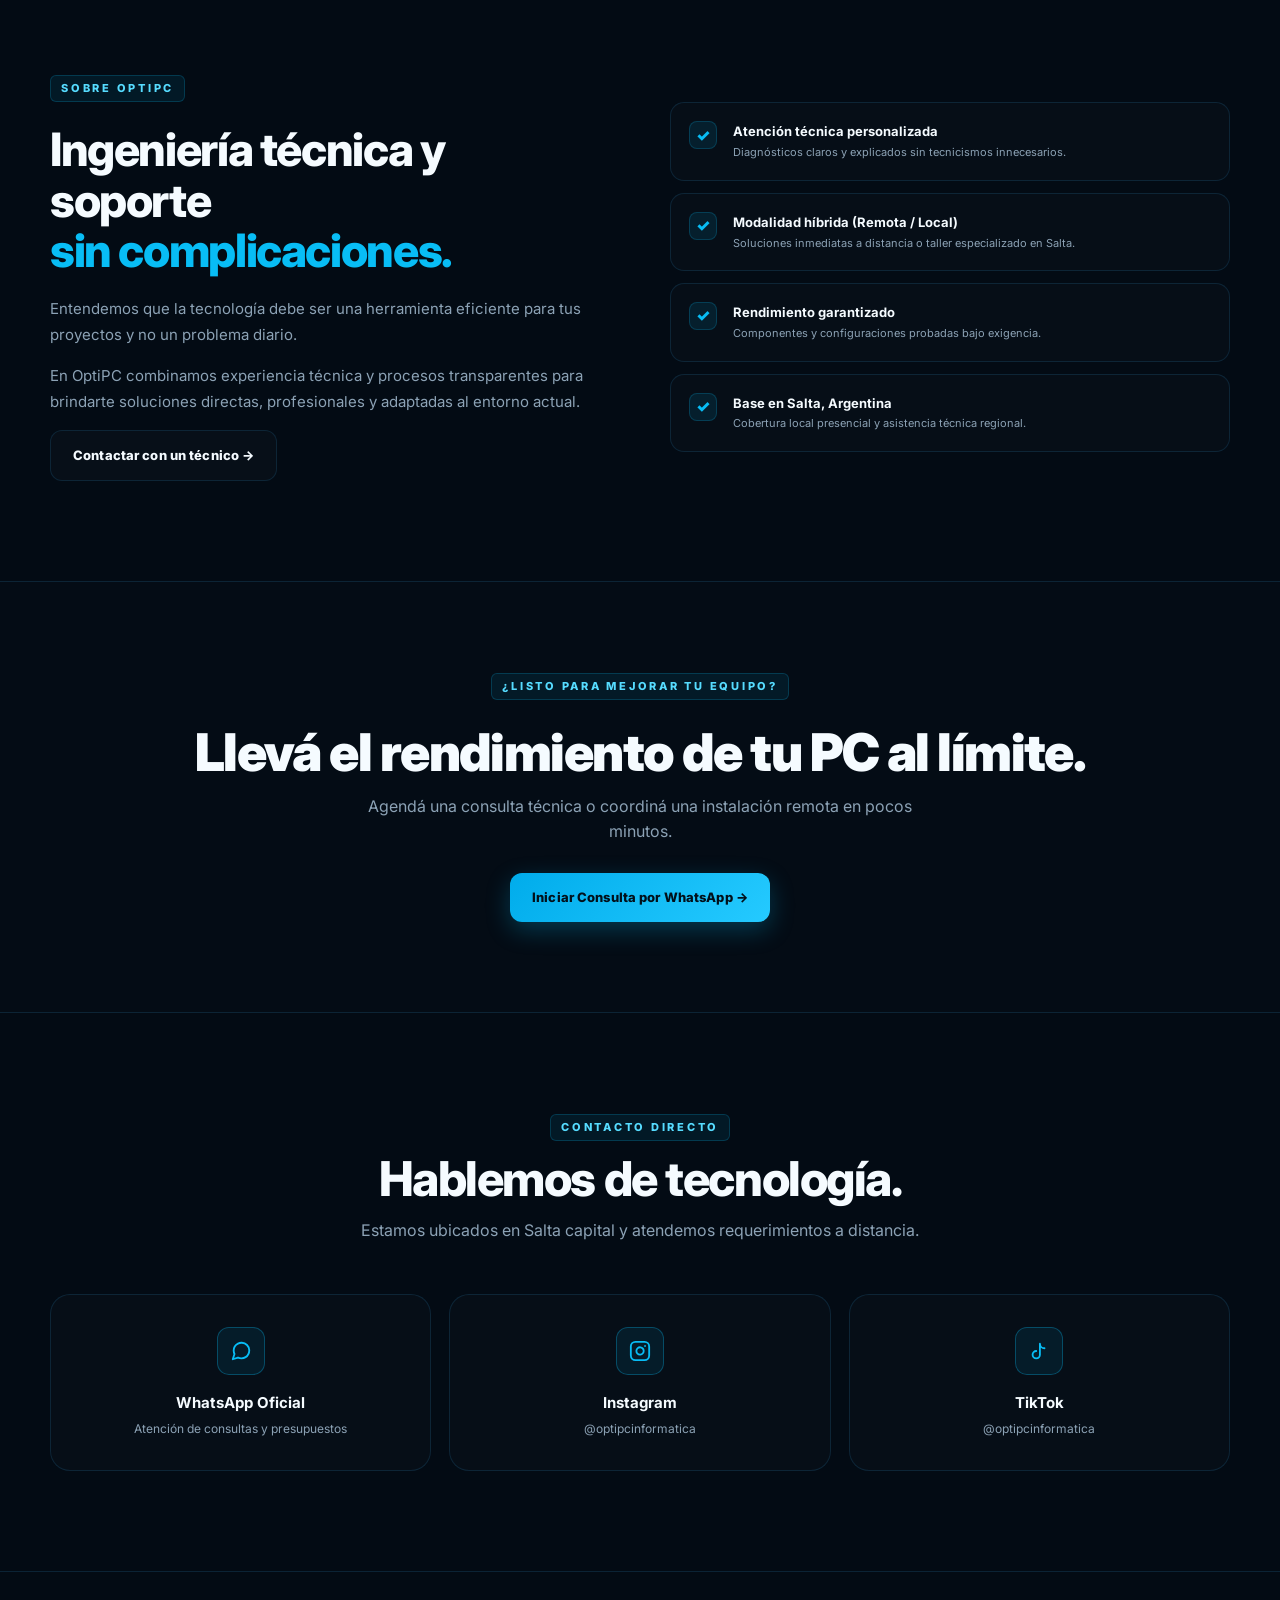
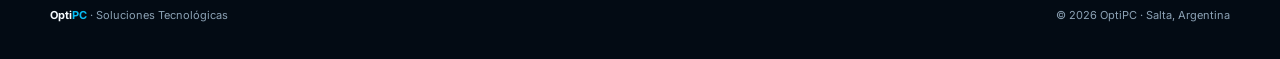
==== commit c117b61e: "Add files via upload" ====
--- a/index.html
+++ b/index.html
@@ -3,104 +3,771 @@
 <head>
 <meta charset="utf-8">
 <meta name="viewport" content="width=device-width,initial-scale=1">
-<title>OptiPC | Informática en Salta</title>
-<meta name="description" content="OptiPC: instalación de software a distancia, soporte, mantenimiento, upgrades, PC y notebooks y asesoramiento informático en Salta.">
-<meta name="theme-color" content="#06111d">
-<meta property="og:title" content="OptiPC | Informática en Salta">
-<meta property="og:description" content="Todo lo que tu PC necesita. Sin vueltas.">
+<title>OptiPC | Empresa de Informática y Soluciones Tecnológicas en Salta</title>
+<meta name="description" content="OptiPC: Empresa de informática en Salta. Instalación de software a distancia, optimización avanzada para gaming, upgrades de hardware, mantenimiento y soporte técnico profesional.">
+<meta name="keywords" content="soporte tecnico pc salta, optimizacion gaming salta, instalacion de software remota, armado de pc salta, optipc">
+<meta name="author" content="OptiPC">
+<meta name="theme-color" content="#030b14">
+<meta property="og:title" content="OptiPC | Informática y Soluciones Tecnológicas">
+<meta property="og:description" content="Todo lo que tu PC necesita. Sin vueltas. Rendimiento, soporte y tecnología profesional en Salta.">
 <meta property="og:type" content="website">
+<meta property="og:locale" content="es_AR">
 <link rel="icon" href="logo-optipc.jpg">
+<link rel="preconnect" href="https://fonts.googleapis.com">
+<link rel="preconnect" href="https://fonts.gstatic.com" crossorigin>
+<link href="https://fonts.googleapis.com/css2?family=Inter:wght@400;500;600;700;800;900&display=swap" rel="stylesheet">
 <style>
-:root{--bg:#030b14;--bg2:#061322;--panel:#091827;--panel2:#0d2032;--cyan:#08bdf5;--cyan2:#56dcff;--white:#f5fbff;--muted:#8ca2b5;--line:#12344c;--green:#25d366;--max:1180px}
+:root{
+  --bg:#030b14;
+  --bg-rgb:3,11,20;
+  --panel:rgba(9, 24, 39, 0.75);
+  --panel-solid:#091827;
+  --panel2:#0d2032;
+  --cyan:#08bdf5;
+  --cyan-rgb:8,189,245;
+  --cyan2:#56dcff;
+  --white:#f5fbff;
+  --muted:#8ca2b5;
+  --line:rgba(18, 52, 76, 0.6);
+  --line-hover:rgba(8, 189, 245, 0.4);
+  --green:#25d366;
+  --max:1180px;
+  --transition:all 0.3s cubic-bezier(0.16, 1, 0.3, 1);
+}
+
 *{box-sizing:border-box;margin:0;padding:0}
 html{scroll-behavior:smooth}
-body{font-family:Inter,system-ui,-apple-system,"Segoe UI",Arial,sans-serif;color:var(--white);background:#050b12;line-height:1.55;overflow-x:hidden}
-body:before{content:"";position:fixed;inset:0;pointer-events:none;opacity:.55;background:radial-gradient(ellipse at 78% 8%,rgba(0,174,239,.13),transparent 32%),radial-gradient(ellipse at 8% 45%,rgba(0,106,160,.07),transparent 30%);z-index:-1}
-a{text-decoration:none;color:inherit}.wrap{width:min(var(--max),calc(100% - 36px));margin:auto}
-header{position:fixed;z-index:20;top:0;left:0;right:0;background:rgba(2,10,18,.78);backdrop-filter:blur(18px);border-bottom:1px solid rgba(70,170,220,.13)}
-nav{height:72px;display:flex;align-items:center;justify-content:space-between}.brand{display:flex;align-items:center;gap:10px}.brand img{width:43px;height:43px;object-fit:cover;border-radius:10px}.brand b{font-size:21px;letter-spacing:.03em}.brand b span{color:var(--cyan)}
-.nav{display:flex;align-items:center;gap:25px;list-style:none}.nav a{font-size:13px;color:#a8bac8;font-weight:700}.nav a:hover{color:#fff}.nav .wa{padding:9px 15px;border:1px solid #079fe0;border-radius:11px;color:#fff;background:rgba(0,178,239,.07)}
-.menu{display:none;background:none;border:0;color:#fff;font-size:28px}
-.hero{min-height:100vh;padding:135px 0 70px;display:flex;align-items:center;position:relative}.hero-glow{position:absolute;width:560px;height:560px;right:-170px;top:70px;border-radius:50%;background:rgba(0,174,239,.10);filter:blur(110px);pointer-events:none}
-.hero-grid{display:grid;grid-template-columns:.88fr 1.12fr;gap:35px;align-items:center}.kicker{color:var(--cyan2);font-size:11px;letter-spacing:.22em;font-weight:900;text-transform:uppercase}
-h1{font-size:clamp(47px,6.2vw,78px);line-height:.98;letter-spacing:-.055em;margin:14px 0 20px}h1 span{color:var(--cyan);text-shadow:0 0 32px rgba(8,189,245,.25)}
-.lead{font-size:17px;color:var(--muted);max-width:560px;margin-bottom:25px}.actions{display:flex;gap:11px;flex-wrap:wrap}.btn{display:inline-flex;align-items:center;justify-content:center;gap:8px;padding:13px 18px;border-radius:10px;font-weight:900;font-size:13px;transition:.2s}.primary{background:linear-gradient(135deg,#00aceb,#25caff);color:#02101a;box-shadow:0 12px 35px rgba(0,190,250,.18)}.primary:hover{transform:translateY(-2px);box-shadow:0 17px 40px rgba(0,190,250,.28)}.secondary{border:1px solid var(--line);background:rgba(255,255,255,.035)}.secondary:hover{border-color:#168fc3;background:rgba(0,190,250,.05)}
-.trust{display:flex;gap:20px;flex-wrap:wrap;margin-top:25px;color:#7890a2;font-size:11px}.trust b{color:#c9d9e4}
-.visual{position:relative;min-height:475px;border-radius:26px;overflow:hidden;background:radial-gradient(circle at 50% 48%,rgba(0,190,250,.13),transparent 34%),linear-gradient(145deg,#091522,#050c14);border:1px solid rgba(0,173,240,.18);box-shadow:0 28px 70px rgba(0,0,0,.35)}
-.visual:before{content:"";position:absolute;inset:0;background:radial-gradient(circle at 55% 55%,rgba(18,185,245,.10),transparent 40%)} 
-.pc-art{position:absolute;right:5%;bottom:-5%;width:85%;height:76%;filter:drop-shadow(0 25px 35px #000)}
-.monitor{position:absolute;left:11%;top:14%;width:53%;height:46%;border:8px solid #101d29;border-radius:12px;background:radial-gradient(circle at 50% 40%,#0c91cf,#062b45 60%,#03101b);box-shadow:0 0 35px rgba(0,188,255,.3),inset 0 0 30px rgba(0,200,255,.15)}.monitor:after{content:"";position:absolute;left:45%;bottom:-20%;width:10%;height:20%;background:#122536}.monitor:before{content:"";position:absolute;left:36%;bottom:-25%;width:28%;height:8%;border-radius:50%;background:#16364b}
-.case{position:absolute;right:3%;top:13%;width:31%;height:67%;border-radius:15px;background:linear-gradient(145deg,#101d29,#07111a);border:2px solid #162d3e;box-shadow:0 0 35px rgba(0,181,245,.2)}.case:before,.case:after{content:"";position:absolute;width:47px;height:47px;border-radius:50%;right:13%;border:5px solid #0b8dc2;background:radial-gradient(circle,#1ed4ff 0 14%,#061321 16% 48%,#12a9df 50% 55%,#06111b 57%);box-shadow:0 0 18px #08bdf5}.case:before{top:16%}.case:after{top:36%}.keyboard{position:absolute;left:13%;bottom:7%;width:54%;height:8%;transform:skewX(-25deg);border-radius:5px;background:repeating-linear-gradient(90deg,#172b3a 0 9px,#08131d 9px 12px);box-shadow:0 8px 25px #000}.mouse{position:absolute;right:18%;bottom:9%;width:6%;height:7%;border-radius:50%;background:#12283a}
-.hero-logo{position:absolute;left:9%;bottom:8%;z-index:4;width:115px;border-radius:50%;box-shadow:0 10px 30px #000}
-.badge{position:absolute;z-index:5;padding:10px 13px;border:1px solid rgba(0,190,250,.35);background:rgba(4,16,27,.82);backdrop-filter:blur(10px);border-radius:12px;font-size:11px;color:#b9cbd6}.badge strong{display:block;color:#fff;font-size:13px}.b1{right:4%;bottom:10%}.b2{right:5%;top:7%}
-section{padding:92px 0;position:relative}section:nth-of-type(even){background:rgba(255,255,255,.012)}.section-title{text-align:center;max-width:720px;margin:0 auto 42px}.section-title .kicker{margin-bottom:9px}.section-title h2{font-size:clamp(32px,4.5vw,50px);line-height:1.05;letter-spacing:-.045em}.section-title p{color:var(--muted);margin-top:11px}
-.remote{border:1px solid #087bb1;border-radius:22px;background:radial-gradient(circle at 75% 30%,rgba(0,190,250,.18),transparent 30%),linear-gradient(135deg,#071a2b,#06111b);padding:39px;display:grid;grid-template-columns:1.2fr .8fr;gap:40px;box-shadow:0 25px 80px rgba(0,0,0,.28)}.remote h2{font-size:clamp(31px,4vw,48px);line-height:1.05;letter-spacing:-.04em;margin:10px 0}.remote h2 span{color:var(--cyan)}.remote p{color:var(--muted);max-width:650px;margin-bottom:19px}.tags{display:flex;flex-wrap:wrap;gap:7px;margin-bottom:23px}.tag{font-size:11px;color:#b8cbd7;padding:6px 9px;border:1px solid var(--line);border-radius:999px;background:rgba(255,255,255,.025)}
-.steps{border:1px solid var(--line);border-radius:16px;padding:13px 18px;background:rgba(255,255,255,.025)}.step{display:flex;gap:13px;padding:13px 0;border-bottom:1px solid var(--line)}.step:last-child{border:0}.num{width:29px;height:29px;display:grid;place-items:center;border-radius:8px;background:rgba(0,190,250,.1);color:var(--cyan);font-size:11px;font-weight:900;flex:none}.step b{font-size:13px}.step small{display:block;color:var(--muted);font-size:11px}
-.services{display:grid;grid-template-columns:repeat(3,1fr);gap:14px}.card{min-height:180px;padding:23px;border:1px solid var(--line);border-radius:16px;background:linear-gradient(180deg,rgba(11,29,44,.85),rgba(6,17,27,.88));transition:.22s}.card:hover{transform:translateY(-4px);border-color:#087fae}.icon{width:42px;height:42px;display:grid;place-items:center;border:1px solid rgba(0,190,250,.32);border-radius:10px;color:var(--cyan);background:rgba(0,190,250,.07);margin-bottom:17px}.icon svg{width:21px;height:21px;fill:none;stroke:currentColor;stroke-width:1.8;stroke-linecap:round;stroke-linejoin:round}.card h3{font-size:16px;margin-bottom:6px}.card p{color:var(--muted);font-size:12px}
-.buy{display:grid;grid-template-columns:.95fr 1.05fr;gap:45px;align-items:center;padding:45px;border-radius:22px;border:1px solid var(--line);background:linear-gradient(135deg,rgba(0,190,250,.09),rgba(255,255,255,.02)),var(--panel)}.buy h2{font-size:clamp(32px,4vw,48px);line-height:1.05;letter-spacing:-.04em;margin:10px 0 14px}.buy h2 span{color:var(--cyan)}.buy p{color:var(--muted);margin-bottom:22px}.points{display:grid;grid-template-columns:1fr 1fr;gap:11px}.point{padding:16px;border:1px solid var(--line);border-radius:13px;background:rgba(255,255,255,.025)}.point b{font-size:12px;display:block}.point small{font-size:10px;color:var(--muted)}
-.about{display:grid;grid-template-columns:1fr 1fr;gap:70px}.about h2{font-size:clamp(32px,4vw,50px);line-height:1.05;letter-spacing:-.04em;margin:10px 0 18px}.about h2 span{color:var(--cyan)}.about p{color:var(--muted);font-size:14px;margin-bottom:15px}.features{display:grid;gap:10px}.feature{display:flex;gap:13px;padding:16px;border:1px solid var(--line);border-radius:13px;background:rgba(255,255,255,.025)}.check{width:27px;height:27px;display:grid;place-items:center;border-radius:8px;color:var(--cyan);background:rgba(0,190,250,.09);flex:none;font-weight:900}.feature b{font-size:12px}.feature small{display:block;color:var(--muted);font-size:10px}
-.cta{padding:75px 0;text-align:center;border-top:1px solid var(--line);border-bottom:1px solid var(--line);background:radial-gradient(circle at 50% 100%,rgba(0,190,250,.18),transparent 42%),#061421}.cta h2{font-size:clamp(36px,5vw,57px);line-height:1.02;letter-spacing:-.045em;margin:12px 0}.cta p{max-width:620px;margin:0 auto 24px;color:var(--muted)}
-.contact{display:grid;grid-template-columns:repeat(3,1fr);gap:14px}.contact a{padding:25px;text-align:center;border:1px solid var(--line);border-radius:16px;background:rgba(255,255,255,.025);transition:.2s}.contact a:hover{border-color:#087fae;transform:translateY(-3px)}.contact .icon{margin:0 auto 13px}.contact b{font-size:14px}.contact small{display:block;color:var(--muted);font-size:11px}
-footer{border-top:1px solid var(--line);padding:25px 0;color:#6f8799;font-size:10px}.foot{display:flex;justify-content:space-between;gap:20px}.foot b{color:#b8cbd7}.foot span{color:var(--cyan)}
-.float-wa{position:fixed;right:20px;bottom:20px;z-index:30;width:58px;height:58px;border-radius:50%;display:grid;place-items:center;background:var(--green);box-shadow:0 12px 35px rgba(37,211,102,.28);font-size:27px}
-@media(max-width:900px){.nav{position:absolute;top:72px;left:0;right:0;display:none;flex-direction:column;align-items:stretch;gap:0;padding:10px 18px 18px;background:rgba(2,10,18,.98);border-bottom:1px solid var(--line)}.nav.open{display:flex}.nav a{padding:10px}.menu{display:block}.hero-grid,.remote,.buy,.about{grid-template-columns:1fr}.visual{min-height:390px;order:-1}.services{grid-template-columns:1fr 1fr}.hero{padding-top:115px}.hero-logo{width:90px}}
-@media(max-width:600px){.wrap{width:calc(100% - 26px)}section{padding:70px 0}.hero{padding:108px 0 55px}.hero h1{font-size:50px}.hero-grid{gap:28px}.visual{min-height:310px}.monitor{left:7%;top:16%;width:55%;height:43%;border-width:5px}.case{right:4%;top:13%;width:31%;height:67%}.case:before,.case:after{width:30px;height:30px;border-width:4px}.keyboard{left:9%;width:57%}.hero-logo{left:6%;bottom:7%;width:72px}.badge{font-size:9px}.badge strong{font-size:11px}.b2{right:3%;top:5%}.b1{right:3%;bottom:7%}.lead{font-size:15px}.actions .btn{width:100%}.trust{gap:8px;flex-direction:column}.remote,.buy{padding:25px 19px}.services,.contact,.points{grid-template-columns:1fr}.section-title{margin-bottom:32px}.foot{flex-direction:column;text-align:center}}
+body{font-family:'Inter',system-ui,-apple-system,"Segoe UI",Arial,sans-serif;color:var(--white);background:var(--bg);line-height:1.6;overflow-x:hidden;-webkit-font-smoothing:antialiased}
+
+/* Fondo texturizado premium sin aspecto de plantilla */
+body::before{
+  content:"";
+  position:fixed;
+  inset:0;
+  pointer-events:none;
+  z-index:-1;
+  background-image: 
+    radial-gradient(circle at 50% 0%, rgba(8, 189, 245, 0.08) 0%, transparent 50%),
+    radial-gradient(circle at 90% 90%, rgba(0, 106, 160, 0.05) 0%, transparent 40%),
+    radial-gradient(rgba(18, 52, 76, 0.15) 1px, transparent 1px);
+  background-size: 100% 100%, 100% 100%, 28px 28px;
+}
+
+a{text-decoration:none;color:inherit}
+.wrap{width:min(var(--max),calc(100% - 40px));margin:auto}
+
+/* Header & Nav */
+header{
+  position:fixed;
+  z-index:100;
+  top:0;left:0;right:0;
+  background:rgba(3, 11, 20, 0.82);
+  backdrop-filter:blur(20px);
+  -webkit-backdrop-filter:blur(20px);
+  border-bottom:1px solid var(--line);
+  transition: var(--transition);
+}
+nav{height:80px;display:flex;align-items:center;justify-content:space-between}
+.brand{display:flex;align-items:center;gap:12px;transition: var(--transition)}
+.brand:hover{opacity:0.9}
+.brand img{width:45px;height:45px;object-fit:cover;border-radius:12px;box-shadow:0 4px 12px rgba(0,0,0,0.3)}
+.brand b{font-size:20px;letter-spacing:-0.02em;font-weight:800}
+.brand b span{color:var(--cyan)}
+
+.nav{display:flex;align-items:center;gap:28px;list-style:none}
+.nav a{font-size:13px;color:var(--muted);font-weight:600;transition:var(--transition);position:relative}
+.nav a:not(.wa):hover{color:var(--white)}
+.nav a:not(.wa)::after{
+  content:'';position:absolute;bottom:-4px;left:0;width:0;height:2px;background:var(--cyan);transition:var(--transition);border-radius:2px;
+}
+.nav a:not(.wa):hover::after{width:100%}
+.nav .wa{
+  padding:10px 18px;
+  border:1px solid rgba(8,189,245,0.4);
+  border-radius:12px;
+  color:#fff;
+  background:rgba(8,189,245,0.06);
+  font-weight:700;
+  box-shadow: 0 4px 15px rgba(8,189,245,0.1);
+  transition: var(--transition);
+}
+.nav .wa:hover{
+  background:rgba(8,189,245,0.15);
+  border-color:var(--cyan);
+  transform: translateY(-2px);
+  box-shadow: 0 6px 20px rgba(8,189,245,0.2);
+}
+
+.menu{display:none;background:none;border:0;color:#fff;font-size:26px;cursor:pointer;padding:4px}
+
+/* Hero Section */
+.hero{
+  min-height:100vh;
+  padding:150px 0 90px;
+  display:flex;
+  align-items:center;
+  position:relative;
+}
+.hero-glow{
+  position:absolute;
+  width:600px;
+  height:600px;
+  right:-100px;
+  top:100px;
+  border-radius:50%;
+  background:radial-gradient(circle, rgba(8,189,245,0.12) 0%, transparent 70%);
+  filter:blur(80px);
+  pointer-events:none;
+}
+.hero-grid{display:grid;grid-template-columns:1fr 1.1fr;gap:50px;align-items:center}
+.kicker{
+  display:inline-block;
+  color:var(--cyan2);
+  font-size:11px;
+  letter-spacing:0.25em;
+  font-weight:800;
+  text-transform:uppercase;
+  margin-bottom:12px;
+  padding:4px 10px;
+  background:rgba(8,189,245,0.08);
+  border:1px solid rgba(8,189,245,0.2);
+  border-radius:6px;
+}
+h1{
+  font-size:clamp(42px, 5.5vw, 72px);
+  line-height:1.02;
+  letter-spacing:-0.04em;
+  font-weight:900;
+  margin-bottom:20px;
+}
+h1 span{
+  color:var(--cyan);
+  text-shadow:0 0 40px rgba(8,189,245,0.25);
+}
+.lead{
+  font-size:16px;
+  color:var(--muted);
+  max-width:540px;
+  margin-bottom:30px;
+  line-height:1.7;
+}
+.actions{display:flex;gap:14px;flex-wrap:wrap}
+.btn{
+  display:inline-flex;
+  align-items:center;
+  justify-content:center;
+  gap:8px;
+  padding:14px 22px;
+  border-radius:12px;
+  font-weight:800;
+  font-size:13px;
+  transition:var(--transition);
+  cursor:pointer;
+  letter-spacing:0.01em;
+}
+.primary{
+  background:linear-gradient(135deg, #00aceb 0%, #25caff 100%);
+  color:#02101a;
+  box-shadow:0 8px 25px rgba(0,190,250,0.25);
+  border:none;
+}
+.primary:hover{
+  transform:translateY(-3px);
+  box-shadow:0 12px 35px rgba(0,190,250,0.4);
+}
+.secondary{
+  border:1px solid var(--line);
+  background:rgba(255,255,255,0.02);
+  color:var(--white);
+}
+.secondary:hover{
+  border-color:var(--cyan);
+  background:rgba(8,189,245,0.05);
+  transform:translateY(-3px);
+}
+
+.trust{
+  display:flex;
+  gap:24px;
+  flex-wrap:wrap;
+  margin-top:35px;
+  padding-top:25px;
+  border-top:1px solid var(--line);
+  color:var(--muted);
+  font-size:12px;
+}
+.trust b{color:var(--white); font-weight:600}
+
+/* Visual Box / Hero Graphic */
+.visual{
+  position:relative;
+  min-height:480px;
+  border-radius:28px;
+  overflow:hidden;
+  background:radial-gradient(circle at 50% 50%, rgba(8,189,245,0.1) 0%, transparent 60%), linear-gradient(145deg, #071524, #040d16);
+  border:1px solid rgba(8,189,245,0.2);
+  box-shadow:0 30px 80px rgba(0,0,0,0.5);
+}
+.monitor{position:absolute;left:12%;top:15%;width:52%;height:45%;border:7px solid #101d29;border-radius:14px;background:radial-gradient(circle at 50% 40%,#0c91cf,#052238 70%);box-shadow:0 0 40px rgba(8,189,245,0.25), inset 0 0 25px rgba(0,200,255,0.2)}
+.monitor::after{content:"";position:absolute;left:45%;bottom:-22%;width:10%;height:22%;background:#122536}
+.monitor::before{content:"";position:absolute;left:35%;bottom:-28%;width:30%;height:8%;border-radius:50%;background:#16364b}
+.case{position:absolute;right:6%;top:14%;width:30%;height:68%;border-radius:16px;background:linear-gradient(145deg,#0e1a26,#050d15);border:2px solid #162d3e;box-shadow:0 0 35px rgba(8,189,245,0.15)}
+.case::before,.case::after{content:"";position:absolute;width:42px;height:42px;border-radius:50%;right:15%;border:4px solid #0b8dc2;background:radial-gradient(circle,#1ed4ff 0 14%,#061321 16% 48%,#12a9df 50% 55%,#06111b 57%);box-shadow:0 0 15px var(--cyan)}
+.case::before{top:18%}.case::after{top:38%}
+.keyboard{position:absolute;left:14%;bottom:8%;width:50%;height:7%;transform:skewX(-20deg);border-radius:6px;background:repeating-linear-gradient(90deg,#172b3a 0 8px,#08131d 8px 11px);box-shadow:0 8px 25px #000}
+.mouse{position:absolute;right:22%;bottom:10%;width:6%;height:7%;border-radius:50%;background:#12283a}
+.hero-logo{position:absolute;left:10%;bottom:9%;z-index:4;width:110px;border-radius:50%;box-shadow:0 10px 30px rgba(0,0,0,0.6);border:2px solid rgba(8,189,245,0.3)}
+
+.badge{
+  position:absolute;
+  z-index:5;
+  padding:12px 16px;
+  border:1px solid rgba(8,189,245,0.3);
+  background:rgba(4,16,27,0.88);
+  backdrop-filter:blur(12px);
+  -webkit-backdrop-filter:blur(12px);
+  border-radius:14px;
+  font-size:11px;
+  color:var(--muted);
+  box-shadow: 0 10px 30px rgba(0,0,0,0.4);
+  animation: floatBadge 4s ease-in-out infinite;
+}
+.badge strong{display:block;color:#fff;font-size:13px;font-weight:700}
+.b1{right:5%;bottom:12%; animation-delay: 2s;}
+.b2{right:6%;top:8%}
+
+@keyframes floatBadge {
+  0%, 100% { transform: translateY(0); }
+  50% { transform: translateY(-6px); }
+}
+
+/* Sections Global */
+section{padding:100px 0;position:relative}
+section:nth-of-type(even){background:rgba(255,255,255,0.008)}
+.section-title{text-align:center;max-width:720px;margin:0 auto 50px}
+.section-title .kicker{margin-bottom:12px}
+.section-title h2{font-size:clamp(32px, 4.5vw, 48px);line-height:1.1;letter-spacing:-0.03em;font-weight:800}
+.section-title p{color:var(--muted);margin-top:12px;font-size:16px}
+
+/* Remote Section */
+.remote{
+  border:1px solid rgba(8,189,245,0.25);
+  border-radius:24px;
+  background:radial-gradient(circle at 80% 20%, rgba(8,189,245,0.12), transparent 40%), linear-gradient(135deg, #071827, #040e17);
+  padding:50px;
+  display:grid;
+  grid-template-columns:1.2fr 0.8fr;
+  gap:45px;
+  box-shadow:0 30px 90px rgba(0,0,0,0.35);
+}
+.remote h2{font-size:clamp(30px, 3.8vw, 44px);line-height:1.1;letter-spacing:-0.03em;margin:12px 0;font-weight:800}
+.remote h2 span{color:var(--cyan)}
+.remote p{color:var(--muted);max-width:620px;margin-bottom:24px;font-size:15px}
+.tags{display:flex;flex-wrap:wrap;gap:8px;margin-bottom:28px}
+.tag{font-size:11px;color:var(--muted);padding:6px 12px;border:1px solid var(--line);border-radius:30px;background:rgba(255,255,255,0.02);font-weight:500}
+
+.steps{border:1px solid var(--line);border-radius:18px;padding:20px;background:rgba(255,255,255,0.015);display:flex;flex-direction:column;gap:14px}
+.step{display:flex;gap:16px;align-items:center;padding:10px 0;border-bottom:1px solid var(--line)}
+.step:last-child{border:0;padding-bottom:0}
+.num{width:32px;height:32px;display:grid;place-items:center;border-radius:10px;background:rgba(8,189,245,0.1);color:var(--cyan);font-size:12px;font-weight:900;flex:none;border:1px solid rgba(8,189,245,0.2)}
+.step b{font-size:13px;font-weight:700}
+.step small{display:block;color:var(--muted);font-size:11px}
+
+/* Services Cards Modernizadas */
+.services{display:grid;grid-template-columns:repeat(3,1fr);gap:20px}
+.card{
+  padding:32px 28px;
+  border:1px solid var(--line);
+  border-radius:20px;
+  background:linear-gradient(180deg, rgba(9, 24, 39, 0.85), rgba(4, 13, 22, 0.9));
+  transition:var(--transition);
+  position:relative;
+  overflow:hidden;
+}
+.card::before{
+  content:'';
+  position:absolute;
+  top:0;left:0;right:0;height:2px;
+  background:linear-gradient(90deg, transparent, var(--cyan), transparent);
+  opacity:0;
+  transition:var(--transition);
+}
+.card:hover{
+  transform:translateY(-6px);
+  border-color:var(--line-hover);
+  box-shadow:0 20px 40px rgba(0,0,0,0.4), 0 0 20px rgba(8,189,245,0.08);
+}
+.card:hover::before{opacity:1}
+.icon{
+  width:48px;height:48px;
+  display:grid;place-items:center;
+  border:1px solid rgba(8,189,245,0.3);
+  border-radius:12px;
+  color:var(--cyan);
+  background:rgba(8,189,245,0.08);
+  margin-bottom:20px;
+  transition:var(--transition);
+}
+.card:hover .icon{
+  background:var(--cyan);
+  color:#02101a;
+  box-shadow:0 0 20px rgba(8,189,245,0.4);
+}
+.icon svg{width:22px;height:22px;fill:none;stroke:currentColor;stroke-width:2;stroke-linecap:round;stroke-linejoin:round}
+.card h3{font-size:18px;margin-bottom:8px;font-weight:700;letter-spacing:-0.01em}
+.card p{color:var(--muted);font-size:13px;line-height:1.6}
+
+/* Buy Section */
+.buy{
+  display:grid;
+  grid-template-columns:1fr 1.1fr;
+  gap:50px;
+  align-items:center;
+  padding:55px;
+  border-radius:24px;
+  border:1px solid var(--line);
+  background:radial-gradient(circle at 10% 50%, rgba(8,189,245,0.08), transparent 50%), var(--panel-solid);
+  box-shadow:0 25px 70px rgba(0,0,0,0.3);
+}
+.buy h2{font-size:clamp(30px, 3.8vw, 44px);line-height:1.1;letter-spacing:-0.03em;margin:10px 0 16px;font-weight:800}
+.buy h2 span{color:var(--cyan)}
+.buy p{color:var(--muted);margin-bottom:24px;font-size:15px}
+.points{display:grid;grid-template-columns:1fr 1fr;gap:14px}
+.point{padding:18px;border:1px solid var(--line);border-radius:14px;background:rgba(255,255,255,0.02);transition:var(--transition)}
+.point:hover{border-color:rgba(8,189,245,0.3);background:rgba(8,189,245,0.03)}
+.point b{font-size:13px;display:block;margin-bottom:4px;font-weight:700}
+.point small{font-size:11px;color:var(--muted);line-height:1.4}
+
+/* About Section */
+.about{display:grid;grid-template-columns:1fr 1fr;gap:60px;align-items:center}
+.about h2{font-size:clamp(30px, 3.8vw, 46px);line-height:1.1;letter-spacing:-0.03em;margin:10px 0 20px;font-weight:800}
+.about h2 span{color:var(--cyan)}
+.about p{color:var(--muted);font-size:15px;margin-bottom:16px;line-height:1.7}
+.features{display:grid;gap:12px}
+.feature{display:flex;gap:16px;align-items:flex-start;padding:18px;border:1px solid var(--line);border-radius:14px;background:rgba(255,255,255,0.015);transition:var(--transition)}
+.feature:hover{border-color:rgba(8,189,245,0.3);background:rgba(255,255,255,0.025)}
+.check{width:28px;height:28px;display:grid;place-items:center;border-radius:8px;color:var(--cyan);background:rgba(8,189,245,0.1);flex:none;font-weight:900;border:1px solid rgba(8,189,245,0.2)}
+.feature b{font-size:13px;display:block;margin-bottom:2px;font-weight:700}
+.feature small{display:block;color:var(--muted);font-size:11px}
+
+/* CTA Section */
+.cta{
+  padding:90px 0;
+  text-align:center;
+  border-top:1px solid var(--line);
+  border-bottom:1px solid var(--line);
+  background:radial-gradient(circle at 50% 100%, rgba(8,189,245,0.15), transparent 50%), #040e18;
+}
+.cta h2{font-size:clamp(34px, 4.5vw, 52px);line-height:1.1;letter-spacing:-0.03em;margin:12px 0;font-weight:900}
+.cta p{max-width:600px;margin:0 auto 28px;color:var(--muted);font-size:16px}
+
+/* Contact Section */
+.contact{display:grid;grid-template-columns:repeat(3,1fr);gap:18px}
+.contact a{
+  padding:32px 24px;
+  text-align:center;
+  border:1px solid var(--line);
+  border-radius:20px;
+  background:rgba(255,255,255,0.015);
+  transition:var(--transition);
+}
+.contact a:hover{
+  border-color:var(--cyan);
+  transform:translateY(-5px);
+  background:rgba(8,189,245,0.03);
+  box-shadow:0 15px 35px rgba(0,0,0,0.3);
+}
+.contact .icon{margin:0 auto 16px}
+.contact b{font-size:15px;display:block;margin-bottom:4px;font-weight:700}
+.contact small{display:block;color:var(--muted);font-size:12px}
+
+/* Footer */
+footer{border-top:1px solid var(--line);padding:35px 0;color:var(--muted);font-size:11px}
+.foot{display:flex;justify-content:space-between;gap:20px;align-items:center}
+.foot b{color:var(--white);font-weight:700}
+.foot span{color:var(--cyan)}
+
+/* WhatsApp Flotante con pulso */
+.float-wa{
+  position:fixed;
+  right:24px;
+  bottom:24px;
+  z-index:99;
+  width:60px;
+  height:60px;
+  border-radius:50%;
+  display:grid;
+  place-items:center;
+  background:var(--green);
+  color:#fff;
+  box-shadow:0 10px 30px rgba(37,211,102,0.4);
+  font-size:28px;
+  transition:var(--transition);
+  animation: pulseWa 3s infinite;
+}
+.float-wa:hover{
+  transform:scale(1.08) translateY(-3px);
+  box-shadow:0 15px 40px rgba(37,211,102,0.6);
+}
+
+@keyframes pulseWa {
+  0% { box-shadow: 0 0 0 0 rgba(37, 211, 102, 0.5); }
+  70% { box-shadow: 0 0 0 15px rgba(37, 211, 102, 0); }
+  100% { box-shadow: 0 0 0 0 rgba(37, 211, 102, 0); }
+}
+
+/* Responsive Design Avanzado para Celular */
+@media(max-width:992px){
+  .nav{
+    position:absolute;
+    top:80px;left:0;right:0;
+    display:none;
+    flex-direction:column;
+    align-items:stretch;
+    gap:0;
+    padding:16px 24px 24px;
+    background:rgba(3, 11, 20, 0.98);
+    backdrop-filter:blur(20px);
+    border-bottom:1px solid var(--line);
+    box-shadow: 0 20px 40px rgba(0,0,0,0.5);
+  }
+  .nav.open{display:flex; animation: slideDown 0.3s ease forwards;}
+  .nav a{padding:12px 0; border-bottom:1px solid rgba(255,255,255,0.04); font-size:15px;}
+  .nav a.wa{margin-top:10px; text-align:center; border:1px solid rgba(8,189,245,0.4);}
+  .menu{display:block}
+  .hero-grid, .remote, .buy, .about{grid-template-columns:1fr; gap:40px}
+  .visual{min-height:380px; order:-1}
+  .services, .contact{grid-template-columns:1fr}
+  .hero{padding-top:120px}
+}
+
+@keyframes slideDown {
+  from { opacity: 0; transform: translateY(-10px); }
+  to { opacity: 1; transform: translateY(0); }
+}
+
+@media(max-width:600px){
+  .wrap{width:calc(100% - 28px)}
+  section{padding:75px 0}
+  .hero{padding:110px 0 60px}
+  .visual{min-height:300px}
+  .monitor{left:6%; top:15%; width:56%; height:44%}
+  .case{right:4%; top:13%; width:32%; height:67%}
+  .keyboard{left:8%; width:58%}
+  .hero-logo{left:5%; bottom:7%; width:75px}
+  .badge{font-size:9px; padding:8px 12px}
+  .badge strong{font-size:11px}
+  .b2{right:3%; top:6%}
+  .b1{right:3%; bottom:8%}
+  .lead{font-size:15px}
+  .actions .btn{width:100%}
+  .trust{gap:12px; flex-direction:column}
+  .remote, .buy{padding:25px 20px}
+  .points{grid-template-columns:1fr}
+  .foot{flex-direction:column; text-align:center; gap:12px}
+  .float-wa{width:52px; height:52px; font-size:24px; right:18px; bottom:18px}
+}
 </style>
 </head>
 <body>
-<header><div class="wrap"><nav>
-<a class="brand" href="#inicio"><img src="logo-optipc.jpg" alt="OptiPC"><b>Opti<span>PC</span></b></a>
-<button class="menu" id="menu" aria-label="Menú">☰</button>
-<ul class="nav" id="nav">
-<li><a href="#inicio">Inicio</a></li><li><a href="#servicios">Servicios</a></li><li><a href="#remoto">Instalación remota</a></li><li><a href="#compra">PC y Notebooks</a></li><li><a href="#nosotros">Sobre nosotros</a></li><li><a href="#contacto">Contacto</a></li><li><a class="wa" href="https://wa.me/5493876041010?text=Hola%20OptiPC,%20quiero%20hacer%20una%20consulta" target="_blank" rel="noopener">WhatsApp</a></li>
-</ul></nav></div></header>
+
+<header>
+  <div class="wrap">
+    <nav>
+      <a class="brand" href="#inicio">
+        <img src="logo-optipc.jpg" alt="OptiPC Logotipo">
+        <b>Opti<span>PC</span></b>
+      </a>
+      <button class="menu" id="menu" aria-label="Abrir Menú de navegación">☰</button>
+      <ul class="nav" id="nav">
+        <li><a href="#inicio">Inicio</a></li>
+        <li><a href="#servicios">Servicios</a></li>
+        <li><a href="#remoto">Instalación Remota</a></li>
+        <li><a href="#compra">PC y Notebooks</a></li>
+        <li><a href="#nosotros">Empresa</a></li>
+        <li><a href="#contacto">Contacto</a></li>
+        <li><a class="wa" href="https://wa.me/5493876041010?text=Hola%20OptiPC,%20quiero%20hacer%20una%20consulta%20técnica" target="_blank" rel="noopener">WhatsApp</a></li>
+      </ul>
+    </nav>
+  </div>
+</header>
 
 <main>
-<section class="hero" id="inicio"><div class="hero-glow"></div><div class="wrap"><div class="hero-grid">
-<div><div class="kicker">Informática en Salta</div><h1>Todo lo que tu PC necesita.<br><span>Sin vueltas.</span></h1><p class="lead">Soporte, instalación de software, upgrades, venta de equipos y asesoramiento. Soluciones claras para tu PC, tu trabajo y tu día a día.</p><div class="actions"><a class="btn primary" href="https://wa.me/5493876041010?text=Hola%20OptiPC,%20quiero%20agendar%20una%20instalaci%C3%B3n%20remota" target="_blank" rel="noopener">⚡ Instalación remota →</a><a class="btn secondary" href="#servicios">Ver servicios →</a></div><div class="trust"><span>⚡ <b>Rápido</b></span><span>◈ <b>Atención personalizada</b></span><span>◉ <b>Soporte real</b></span><span>⌖ <b>Salta, Argentina</b></span></div></div>
-<div class="visual"><div class="monitor"></div><div class="case"></div><div class="keyboard"></div><div class="mouse"></div><img class="hero-logo" src="logo-optipc.jpg" alt="OptiPC Informática"><div class="badge b2"><strong>Soporte remoto</strong>Sin trasladar tu PC</div><div class="badge b1"><strong>PC + Upgrades</strong>Rendimiento a tu medida</div></div>
-</div></div></section>
-
-<section id="remoto"><div class="wrap"><div class="remote">
-<div><div class="kicker">Servicio destacado</div><h2>Instalación de software<br><span>a distancia.</span></h2><p>¿Necesitás instalar un programa pero no sabés cómo? Nos conectamos remotamente, instalamos y configuramos el software y dejamos tu PC lista para usar.</p><div class="tags"><span class="tag">Arquitectura</span><span class="tag">Diseño</span><span class="tag">Ingeniería</span><span class="tag">Trabajo</span><span class="tag">Estudio</span><span class="tag">Configuración</span></div><a class="btn primary" href="https://wa.me/5493876041010?text=Hola%20OptiPC,%20quiero%20agendar%20una%20instalaci%C3%B3n%20remota.%20Necesito%20instalar:%20" target="_blank" rel="noopener">Agendar por WhatsApp →</a></div>
-<div class="steps"><div class="step"><div class="num">01</div><div><b>Coordinamos</b><small>Nos contás qué necesitás.</small></div></div><div class="step"><div class="num">02</div><div><b>Nos conectamos</b><small>Trabajamos remotamente.</small></div></div><div class="step"><div class="num">03</div><div><b>Instalamos</b><small>Configuramos el software.</small></div></div><div class="step"><div class="num">04</div><div><b>Listo para usar</b><small>Verificamos que funcione.</small></div></div></div>
-</div></div></section>
-
-<section id="servicios"><div class="wrap"><div class="section-title"><div class="kicker">Nuestros servicios</div><h2>Soluciones informáticas completas</h2><p>Para particulares, profesionales, trabajo, estudio y gaming.</p></div>
-<div class="services">
-<article class="card"><div class="icon"><svg viewBox="0 0 24 24"><rect x="3" y="4" width="18" height="13" rx="2"/><path d="M8 21h8M12 17v4"/></svg></div><h3>Instalación remota</h3><p>Software, drivers y configuraciones para todo tipo de uso.</p></article>
-<article class="card"><div class="icon"><svg viewBox="0 0 24 24"><path d="M3 5h18v14H3z"/><path d="M7 9h10M7 13h6"/></svg></div><h3>Asesoramiento de compra</h3><p>Te ayudamos a elegir la PC o notebook ideal para vos.</p></article>
-<article class="card"><div class="icon"><svg viewBox="0 0 24 24"><rect x="3" y="4" width="18" height="13" rx="2"/><path d="M8 21h8M12 17v4"/></svg></div><h3>PC y Notebooks</h3><p>Equipos listos para gaming, trabajo, estudio y uso general.</p></article>
-<article class="card"><div class="icon"><svg viewBox="0 0 24 24"><path d="M6 4h12M5 8h14M4 12h16M6 16h12M8 20h8"/></svg></div><h3>Limpieza y mantenimiento</h3><p>Mejor rendimiento y mayor vida útil de tu equipo.</p></article>
-<article class="card"><div class="icon"><svg viewBox="0 0 24 24"><path d="M12 3v18M3 12h18"/><circle cx="12" cy="12" r="8"/></svg></div><h3>Upgrade</h3><p>Más velocidad y rendimiento con RAM, SSD, NVMe y más.</p></article>
-<article class="card"><div class="icon"><svg viewBox="0 0 24 24"><circle cx="12" cy="12" r="8"/><path d="M12 8v4l3 2"/></svg></div><h3>Diagnóstico</h3><p>Detectamos y solucionamos problemas de hardware y software.</p></article>
-</div></div></section>
-
-<section id="compra"><div class="wrap"><div class="buy"><div><div class="kicker">PC y Notebooks</div><h2>Comprá mejor.<br><span>Pagá por lo que necesitás.</span></h2><p>Te asesoramos antes de comprar para encontrar el equilibrio correcto entre rendimiento, presupuesto y posibilidad de upgrade.</p><a class="btn primary" href="https://wa.me/5493876041010?text=Hola%20OptiPC,%20quiero%20asesoramiento%20para%20comprar%20una%20PC" target="_blank" rel="noopener">Quiero asesoramiento →</a></div><div class="points"><div class="point"><b>Según tu uso</b><small>Gaming, trabajo, estudio, diseño y más.</small></div><div class="point"><b>Según tu presupuesto</b><small>Buscamos el mejor precio/rendimiento.</small></div><div class="point"><b>Componentes compatibles</b><small>Evita compras que después no sirven.</small></div><div class="point"><b>Pensando a futuro</b><small>Dejamos margen para futuros upgrades.</small></div></div></div></div></section>
-
-<section id="nosotros"><div class="wrap"><div class="about"><div><div class="kicker">Sobre OptiPC</div><h2>Tecnología sin complicaciones.<br><span>Nosotros nos encargamos.</span></h2><p>Sabemos que elegir, configurar o mantener una computadora puede ser complicado.</p><p>En OptiPC buscamos darte una solución clara, práctica y adaptada a lo que realmente necesitás.</p><a class="btn secondary" href="https://wa.me/5493876041010?text=Hola%20OptiPC,%20quiero%20hacer%20una%20consulta" target="_blank" rel="noopener">Conocé más →</a></div><div class="features">
-<div class="feature"><div class="check">✓</div><div><b>Atención personalizada</b><small>Te escuchamos y buscamos la mejor solución.</small></div></div>
-<div class="feature"><div class="check">✓</div><div><b>Servicio remoto</b><small>Sin que tengas que trasladar tu equipo.</small></div></div>
-<div class="feature"><div class="check">✓</div><div><b>Precio y rendimiento</b><small>Aprovechá mejor tu presupuesto.</small></div></div>
-<div class="feature"><div class="check">✓</div><div><b>Salta, Argentina</b><small>Atención local y servicios a distancia.</small></div></div>
-</div></div></div></section>
-
-<section class="cta"><div class="wrap"><div class="kicker">¿Estás listo?</div><h2>¿Necesitás instalar un software?</h2><p>Agendá una instalación remota y dejá tu PC lista para usar.</p><a class="btn primary" href="https://wa.me/5493876041010?text=Hola%20OptiPC,%20quiero%20agendar%20una%20instalaci%C3%B3n%20remota" target="_blank" rel="noopener">Agendar por WhatsApp →</a></div></section>
-
-<section id="contacto"><div class="wrap"><div class="section-title"><div class="kicker">Contacto</div><h2>Hablemos.</h2><p>Estamos en Salta y también trabajamos a distancia.</p></div><div class="contact">
-<a href="https://wa.me/5493876041010" target="_blank" rel="noopener"><div class="icon">◉</div><b>WhatsApp</b><small>Consultas y presupuestos</small></a>
-<a href="https://instagram.com/optipcinformatica" target="_blank" rel="noopener"><div class="icon">◎</div><b>Instagram</b><small>@optipcinformatica</small></a>
-<a href="https://www.tiktok.com/@optipcinformatica" target="_blank" rel="noopener"><div class="icon">♪</div><b>TikTok</b><small>@optipcinformatica</small></a>
-</div></div></section>
+  <section class="hero" id="inicio">
+    <div class="hero-glow"></div>
+    <div class="wrap">
+      <div class="hero-grid">
+        <div>
+          <div class="kicker">Empresa Informática en Salta</div>
+          <h1>Todo lo que tu PC necesita.<br><span>Sin vueltas.</span></h1>
+          <p class="lead">Soluciones tecnológicas avanzadas para empresas, profesionales, gamers y particulares. Soporte técnico especializado, optimización de rendimiento y servicios a distancia con estándares profesionales.</p>
+          <div class="actions">
+            <a class="btn primary" href="https://wa.me/5493876041010?text=Hola%20OptiPC,%20quiero%20agendar%20una%20instalación%20remota" target="_blank" rel="noopener">⚡ Instalación Remota →</a>
+            <a class="btn secondary" href="#servicios">Ver Servicios →</a>
+          </div>
+          <div class="trust">
+            <span>⚡ <b>Respuesta Rápida</b></span>
+            <span>◈ <b>Soporte Certificado</b></span>
+            <span>◉ <b>Atención Profesional</b></span>
+            <span>⌖ <b>Salta, Argentina</b></span>
+          </div>
+        </div>
+        <div class="visual" aria-hidden="true">
+          <div class="monitor"></div>
+          <div class="case"></div>
+          <div class="keyboard"></div>
+          <div class="mouse"></div>
+          <img class="hero-logo" src="logo-optipc.jpg" alt="">
+          <div class="badge b2">
+            <strong>Soporte Remoto</strong>
+            Sin trasladar tu equipo
+          </div>
+          <div class="badge b1">
+            <strong>Gaming & Upgrades</strong>
+            Máximo rendimiento
+          </div>
+        </div>
+      </div>
+    </div>
+  </section>
+
+  <section id="remoto">
+    <div class="wrap">
+      <div class="remote">
+        <div>
+          <div class="kicker">Servicio Destacado</div>
+          <h2>Instalación de software<br><span>a distancia.</span></h2>
+          <p>¿Requerís software especializado pero no querés correr riesgos con la instalación? Nos conectamos mediante acceso seguro, configuramos y dejamos tu estación de trabajo lista y optimizada.</p>
+          <div class="tags">
+            <span class="tag">Arquitectura</span>
+            <span class="tag">Diseño 3D</span>
+            <span class="tag">Ingeniería</span>
+            <span class="tag">Desarrollo</span>
+            <span class="tag">Productividad</span>
+            <span class="tag">Sistemas</span>
+          </div>
+          <a class="btn primary" href="https://wa.me/5493876041010?text=Hola%20OptiPC,%20quiero%20agendar%20una%20instalación%20remota.%20Necesito%20instalar:" target="_blank" rel="noopener">Agendar Instalación por WhatsApp →</a>
+        </div>
+        <div class="steps">
+          <div class="step">
+            <div class="num">01</div>
+            <div>
+              <b>Coordinación previa</b>
+              <small>Nos indicás qué software necesitás instalar.</small>
+            </div>
+          </div>
+          <div class="step">
+            <div class="num">02</div>
+            <div>
+              <b>Conexión segura</b>
+              <small>Establecemos acceso remoto controlado.</small>
+            </div>
+          </div>
+          <div class="step">
+            <div class="num">03</div>
+            <div>
+              <b>Configuración técnica</b>
+              <small>Instalamos y ajustamos licencias y drivers.</small>
+            </div>
+          </div>
+          <div class="step">
+            <div class="num">04</div>
+            <div>
+              <b>Verificación final</b>
+              <small>Comprobamos estabilidad y rendimiento.</small>
+            </div>
+          </div>
+        </div>
+      </div>
+    </div>
+  </section>
+
+  <section id="servicios">
+    <div class="wrap">
+      <div class="section-title">
+        <div class="kicker">Nuestros Servicios</div>
+        <h2>Soluciones informáticas integrales</h2>
+        <p>Infraestructura, optimización de hardware y soporte técnico con rigor profesional.</p>
+      </div>
+      <div class="services">
+        <article class="card">
+          <div class="icon">
+            <svg viewBox="0 0 24 24"><path d="M6 12h12M12 6v12"/></svg>
+          </div>
+          <h3>Optimización para Gaming</h3>
+          <p>Máximo frame rate (FPS), reducción de latencia, ajuste fino de sistema operativo y perfiles de alto rendimiento para competir al más alto nivel.</p>
+        </article>
+        <article class="card">
+          <div class="icon">
+            <svg viewBox="0 0 24 24"><path d="M12 3v18M3 12h18"/><circle cx="12" cy="12" r="8"/></svg></div>
+          <h3>Upgrades de Hardware</h3>
+          <p>Potenciá tu equipo con instalación profesional de unidades NVMe, ampliación de memoria RAM y componentes de alta gama compatibles.</p>
+        </article>
+        <article class="card">
+          <div class="icon">
+            <svg viewBox="0 0 24 24"><path d="M4 6h16M4 12h16m-7 6h7"/></svg>
+          </div>
+          <h3>Actualización de BIOS</h3>
+          <p>Optimización de estabilidad, soporte para nuevas generaciones de procesadores y máxima compatibilidad de memoria en plataformas Ryzen e Intel.</p>
+        </article>
+        <article class="card">
+          <div class="icon">
+            <svg viewBox="0 0 24 24"><path d="M6 4h12M5 8h14M4 12h16M6 16h12M8 20h8"/></svg>
+          </div>
+          <h3>Mantenimiento Preventivo</h3>
+          <p>Limpieza profunda de componentes, recambio de pasta térmica de alta gama y gestión térmica para garantizar la vida útil del equipo.</p>
+        </article>
+        <article class="card">
+          <div class="icon">
+            <svg viewBox="0 0 24 24"><path d="M3 5h18v14H3z"/><path d="M7 9h10M7 13h6"/></svg></div>
+          <h3>Asesoramiento Tecnológico</h3>
+          <p>Te orientamos en la selección de equipos y componentes equilibrados según tus requerimientos reales de carga de trabajo y presupuesto.</p>
+        </article>
+        <article class="card">
+          <div class="icon">
+            <svg viewBox="0 0 24 24"><circle cx="12" cy="12" r="8"/><path d="M12 8v4l3 2"/></svg>
+          </div>
+          <h3>Diagnóstico y Reparación</h3>
+          <p>Detección precisa de fallas en hardware y software con soluciones orientadas a la durabilidad y correcto funcionamiento.</p>
+        </article>
+      </div>
+    </div>
+  </section>
+
+  <section id="compra">
+    <div class="wrap">
+      <div class="buy">
+        <div>
+          <div class="kicker">Equipamiento y Hardware</div>
+          <h2>Invertí inteligentemente.<br><span>Pagá por lo que rinde.</span></h2>
+          <p>Evitá comprar componentes incompatibles o sobredimensionados. Analizamos tus necesidades para sugerirte configuraciones con excelente relación precio/rendimiento y proyección de futuras mejoras.</p>
+          <a class="btn primary" href="https://wa.me/5493876041010?text=Hola%20OptiPC,%20necesito%20asesoramiento%20para%20adquirir%20hardware%20o%20PC" target="_blank" rel="noopener">Solicitar Asesoramiento →</a>
+        </div>
+        <div class="points">
+          <div class="point">
+            <b>Enfoque en tu uso real</b>
+            <small>Gaming competitivo, estaciones de trabajo o uso administrativo.</small>
+          </div>
+          <div class="point">
+            <b>Optimización de presupuesto</b>
+            <small>Priorizamos los componentes que realmente generan impacto en velocidad.</small>
+          </div>
+          <div class="point">
+            <b>Compatibilidad garantizada</b>
+            <small>Cero margen de error en fuentes, memorias y placas base.</small>
+          </div>
+          <div class="point">
+            <b>Visión de futuro (Upgrades)</b>
+            <small>Estructuras preparadas para ampliaciones a mediano plazo.</small>
+          </div>
+        </div>
+      </div>
+    </div>
+  </section>
+
+  <section id="nosotros">
+    <div class="wrap">
+      <div class="about">
+        <div>
+          <div class="kicker">Sobre OptiPC</div>
+          <h2>Ingeniería técnica y soporte<br><span>sin complicaciones.</span></h2>
+          <p>Entendemos que la tecnología debe ser una herramienta eficiente para tus proyectos y no un problema diario.</p>
+          <p>En OptiPC combinamos experiencia técnica y procesos transparentes para brindarte soluciones directas, profesionales y adaptadas al entorno actual.</p>
+          <a class="btn secondary" href="https://wa.me/5493876041010?text=Hola%20OptiPC,%20quiero%20consultar%20sobre%20sus%20servicios" target="_blank" rel="noopener">Contactar con un técnico →</a>
+        </div>
+        <div class="features">
+          <div class="feature">
+            <div class="check">✓</div>
+            <div>
+              <b>Atención técnica personalizada</b>
+              <small>Diagnósticos claros y explicados sin tecnicismos innecesarios.</small>
+            </div>
+          </div>
+          <div class="feature">
+            <div class="check">✓</div>
+            <div>
+              <b>Modalidad híbrida (Remota / Local)</b>
+              <small>Soluciones inmediatas a distancia o taller especializado en Salta.</small>
+            </div>
+          </div>
+          <div class="feature">
+            <div class="check">✓</div>
+            <div>
+              <b>Rendimiento garantizado</b>
+              <small>Componentes y configuraciones probadas bajo exigencia.</small>
+            </div>
+          </div>
+          <div class="feature">
+            <div class="check">✓</div>
+            <div>
+              <b>Base en Salta, Argentina</b>
+              <small>Cobertura local presencial y asistencia técnica regional.</small>
+            </div>
+          </div>
+        </div>
+      </div>
+    </div>
+  </section>
+
+  <section class="cta">
+    <div class="wrap">
+      <div class="kicker">¿Listo para mejorar tu equipo?</div>
+      <h2>Llevá el rendimiento de tu PC al límite.</h2>
+      <p>Agendá una consulta técnica o coordiná una instalación remota en pocos minutos.</p>
+      <a class="btn primary" href="https://wa.me/5493876041010?text=Hola%20OptiPC,%20quiero%20coordinar%20un%20servicio%20técnico" target="_blank" rel="noopener">Iniciar Consulta por WhatsApp →</a>
+    </div>
+  </section>
+
+  <section id="contacto">
+    <div class="wrap">
+      <div class="section-title">
+        <div class="kicker">Contacto Directo</div>
+        <h2>Hablemos de tecnología.</h2>
+        <p>Estamos ubicados en Salta capital y atendemos requerimientos a distancia.</p>
+      </div>
+      <div class="contact">
+        <a href="https://wa.me/5493876041010?text=Hola%20OptiPC,%20quiero%20hacer%20una%20consulta%20técnica" target="_blank" rel="noopener">
+          <div class="icon">
+            <svg width="24" height="24" viewBox="0 0 24 24" fill="none" stroke="currentColor" stroke-width="2"><path d="M21 11.5a8.38 8.38 0 0 1-.9 3.8 8.5 8.5 0 0 1-7.6 4.7 8.38 8.38 0 0 1-3.8-.9L3 21l1.9-5.7a8.38 8.38 0 0 1-.9-3.8 8.5 8.5 0 0 1 4.7-7.6 8.38 8.38 0 0 1 3.8-.9h.5a8.48 8.48 0 0 1 8 8v.5z"/></svg>
+          </div>
+          <b>WhatsApp Oficial</b>
+          <small>Atención de consultas y presupuestos</small>
+        </a>
+        <a href="https://instagram.com/optipcinformatica" target="_blank" rel="noopener">
+          <div class="icon">
+            <svg width="24" height="24" viewBox="0 0 24 24" fill="none" stroke="currentColor" stroke-width="2"><rect x="2" y="2" width="20" height="20" rx="5" ry="5"/><path d="M16 11.37A4 4 0 1 1 12.63 8 4 4 0 0 1 16 11.37z"/><line x1="17.5" y1="6.5" x2="17.51" y2="6.5"/></svg>
+          </div>
+          <b>Instagram</b>
+          <small>@optipcinformatica</small>
+        </a>
+        <a href="https://www.tiktok.com/@optipcinformatica" target="_blank" rel="noopener">
+          <div class="icon">
+            <svg width="24" height="24" viewBox="0 0 24 24" fill="none" stroke="currentColor" stroke-width="2"><path d="M9 12a4 4 0 1 0 4 4V4a5 5 0 0 0 5 5"/></svg>
+          </div>
+          <b>TikTok</b>
+          <small>@optipcinformatica</small>
+        </a>
+      </div>
+    </div>
+  </section>
 </main>
 
-<footer><div class="wrap foot"><div><b>Opti<span>PC</span> · Informática</b></div><div>© 2026 OptiPC · Salta, Argentina</div></div></footer>
-<a class="float-wa" href="https://wa.me/5493876041010?text=Hola%20OptiPC,%20quiero%20hacer%20una%20consulta" target="_blank" rel="noopener" aria-label="WhatsApp">◔</a>
+<footer>
+  <div class="wrap foot">
+    <div><b>Opti<span>PC</span></b> · Soluciones Tecnológicas</div>
+    <div>© 2026 OptiPC · Salta, Argentina</div>
+  </div>
+</footer>
+
+<a class="float-wa" href="https://wa.me/5493876041010?text=Hola%20OptiPC,%20necesito%20soporte%20técnico" target="_blank" rel="noopener" aria-label="Abrir chat de WhatsApp">
+  <svg width="32" height="32" viewBox="0 0 24 24" fill="none" stroke="currentColor" stroke-width="2.2" stroke-linecap="round" stroke-linejoin="round"><path d="M21 11.5a8.38 8.38 0 0 1-.9 3.8 8.5 8.5 0 0 1-7.6 4.7 8.38 8.38 0 0 1-3.8-.9L3 21l1.9-5.7a8.38 8.38 0 0 1-.9-3.8 8.5 8.5 0 0 1 4.7-7.6 8.38 8.38 0 0 1 3.8-.9h.5a8.48 8.48 0 0 1 8 8v.5z"/></svg>
+</a>
 
 <script>
-const btn=document.getElementById('menu'),nav=document.getElementById('nav');
-btn.addEventListener('click',()=>nav.classList.toggle('open'));
-nav.querySelectorAll('a').forEach(a=>a.addEventListener('click',()=>nav.classList.remove('open')));
+const btn = document.getElementById('menu'), nav = document.getElementById('nav');
+btn.addEventListener('click', () => nav.classList.toggle('open'));
+nav.querySelectorAll('a').forEach(a => a.addEventListener('click', () => nav.classList.remove('open')));
 </script>
+
 </body>
 </html>
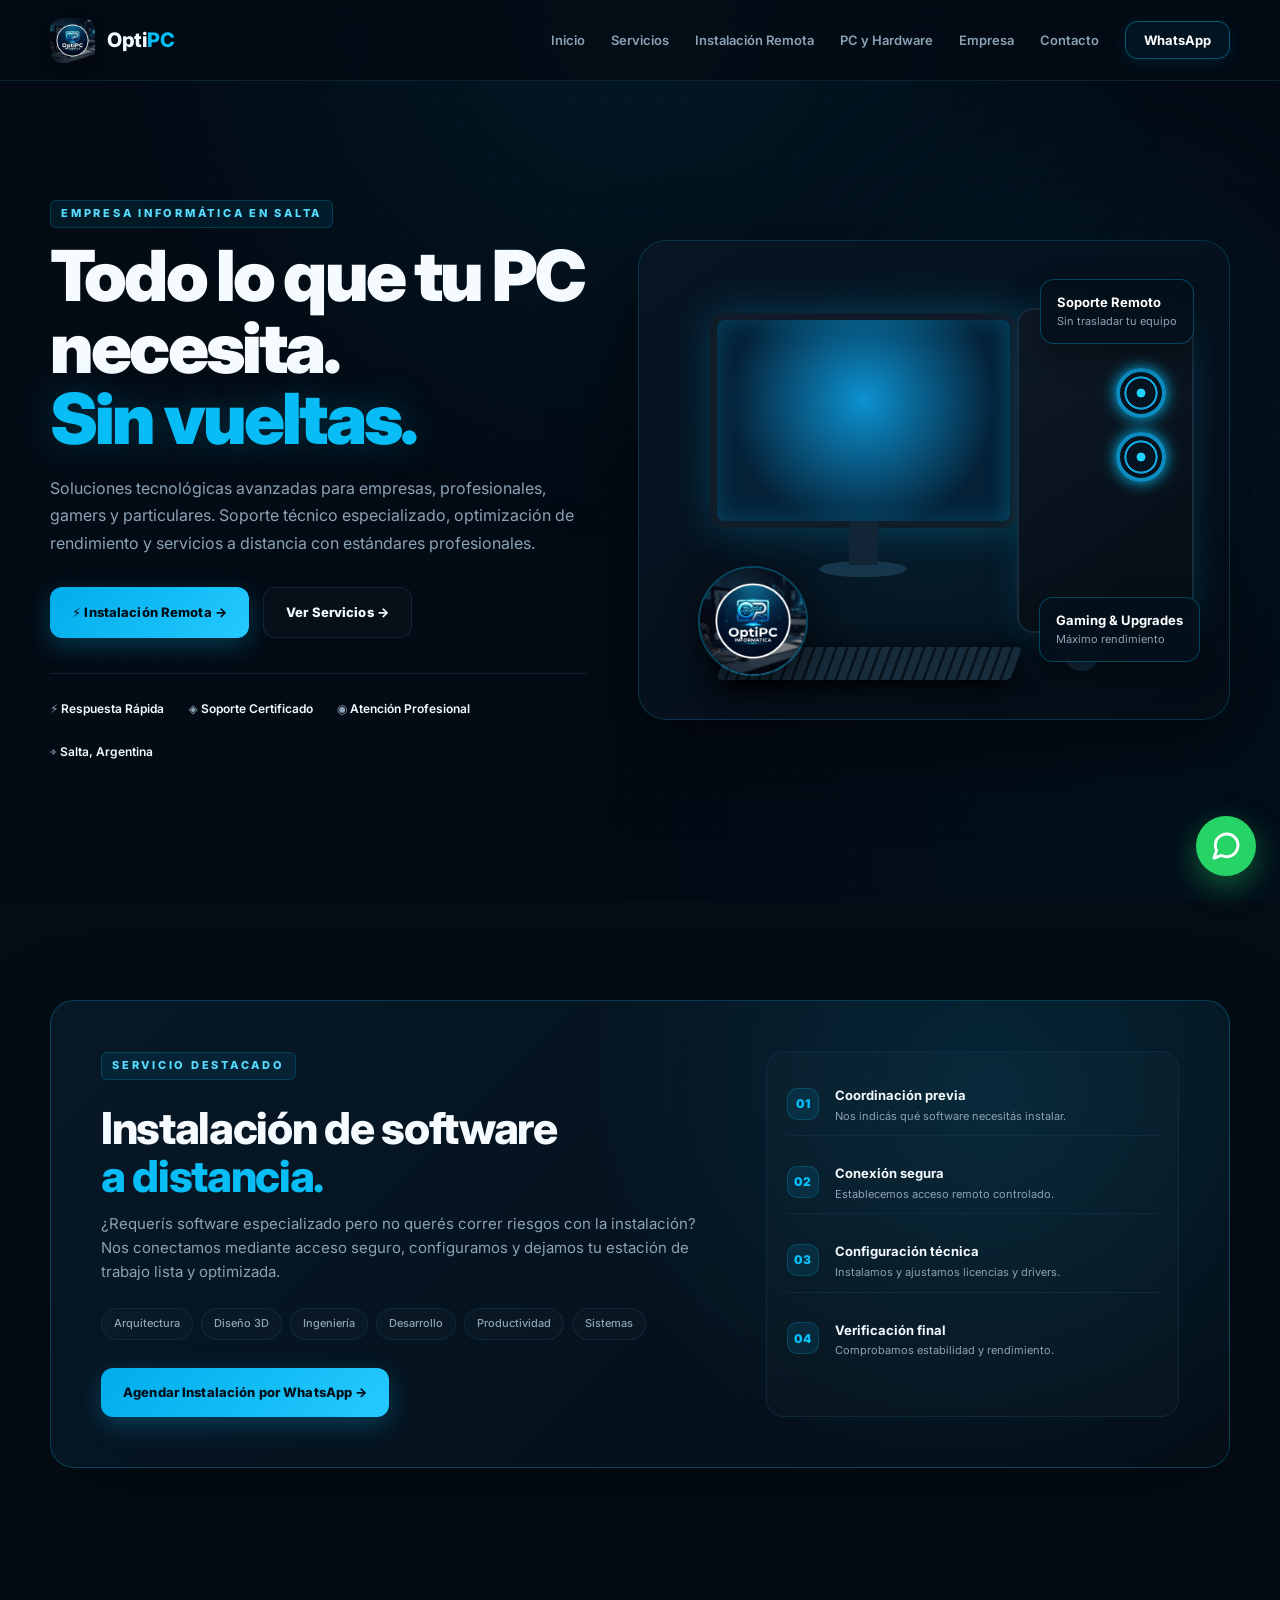
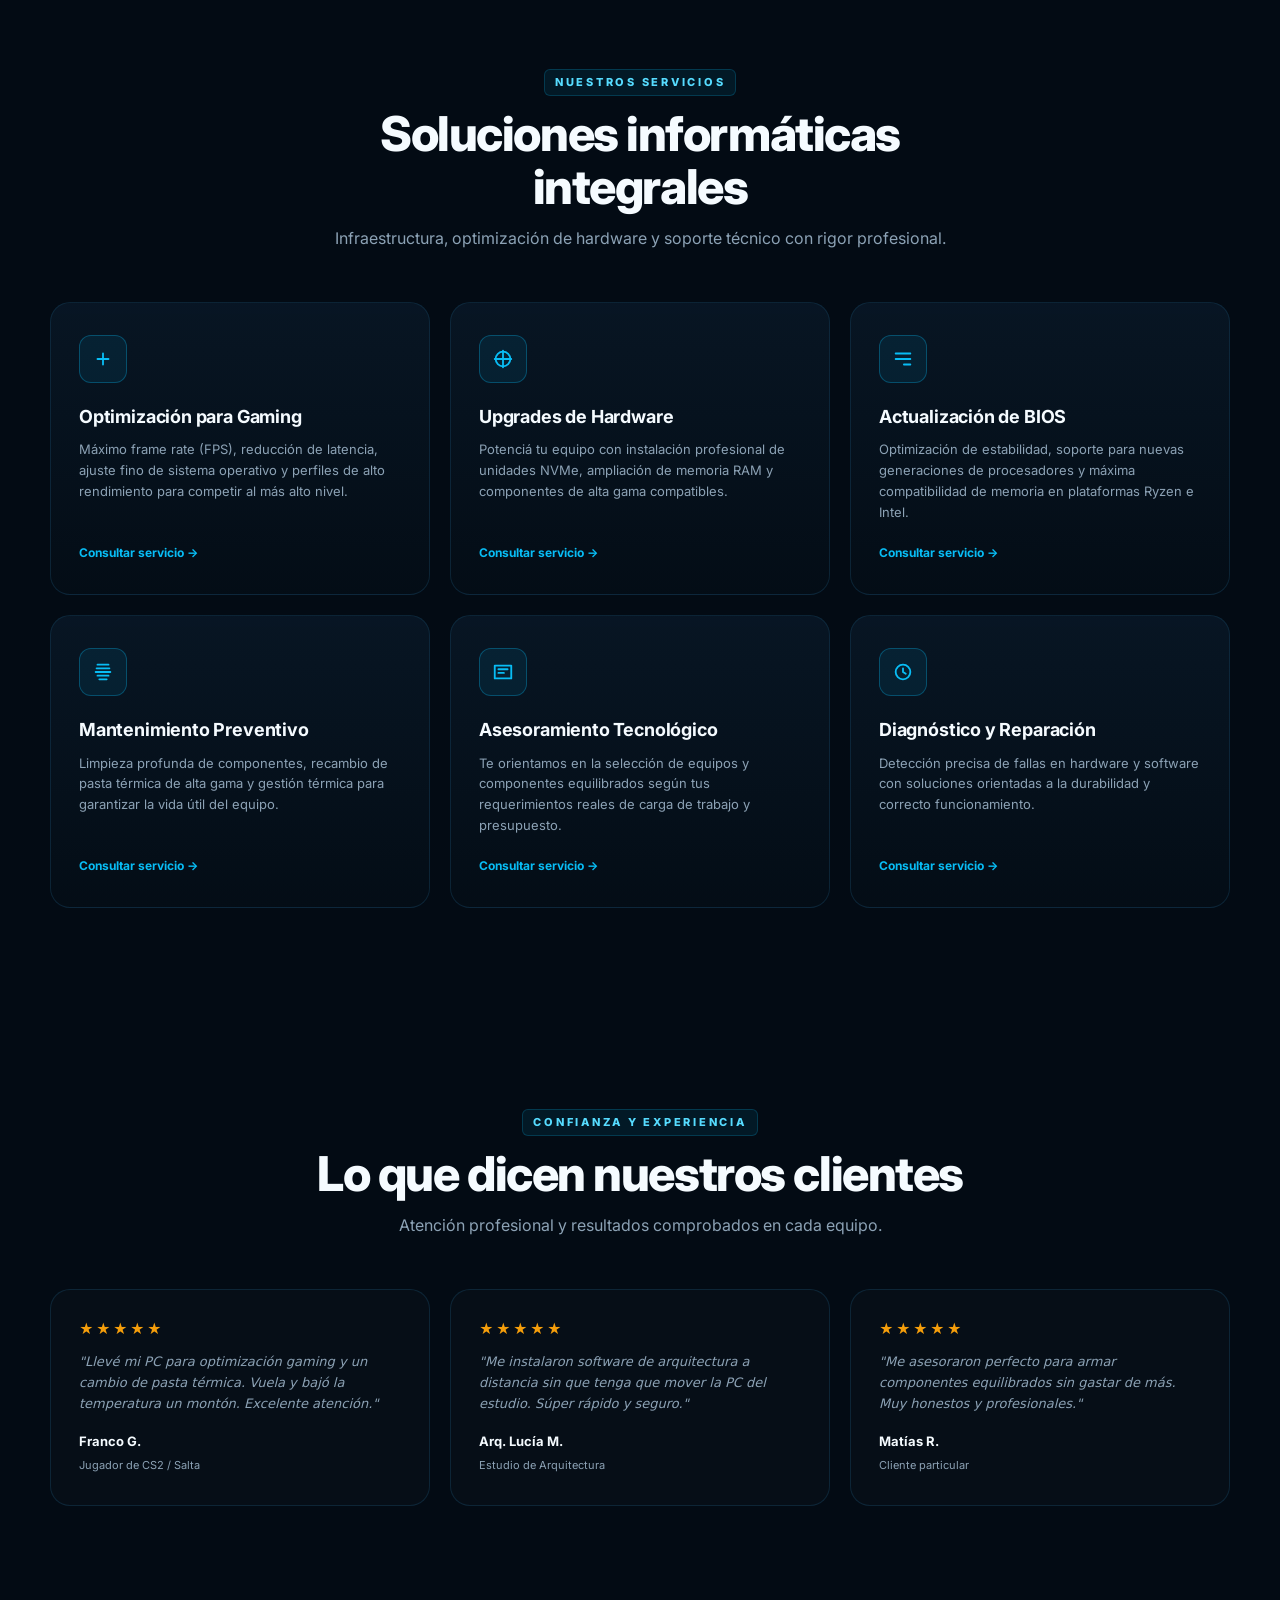
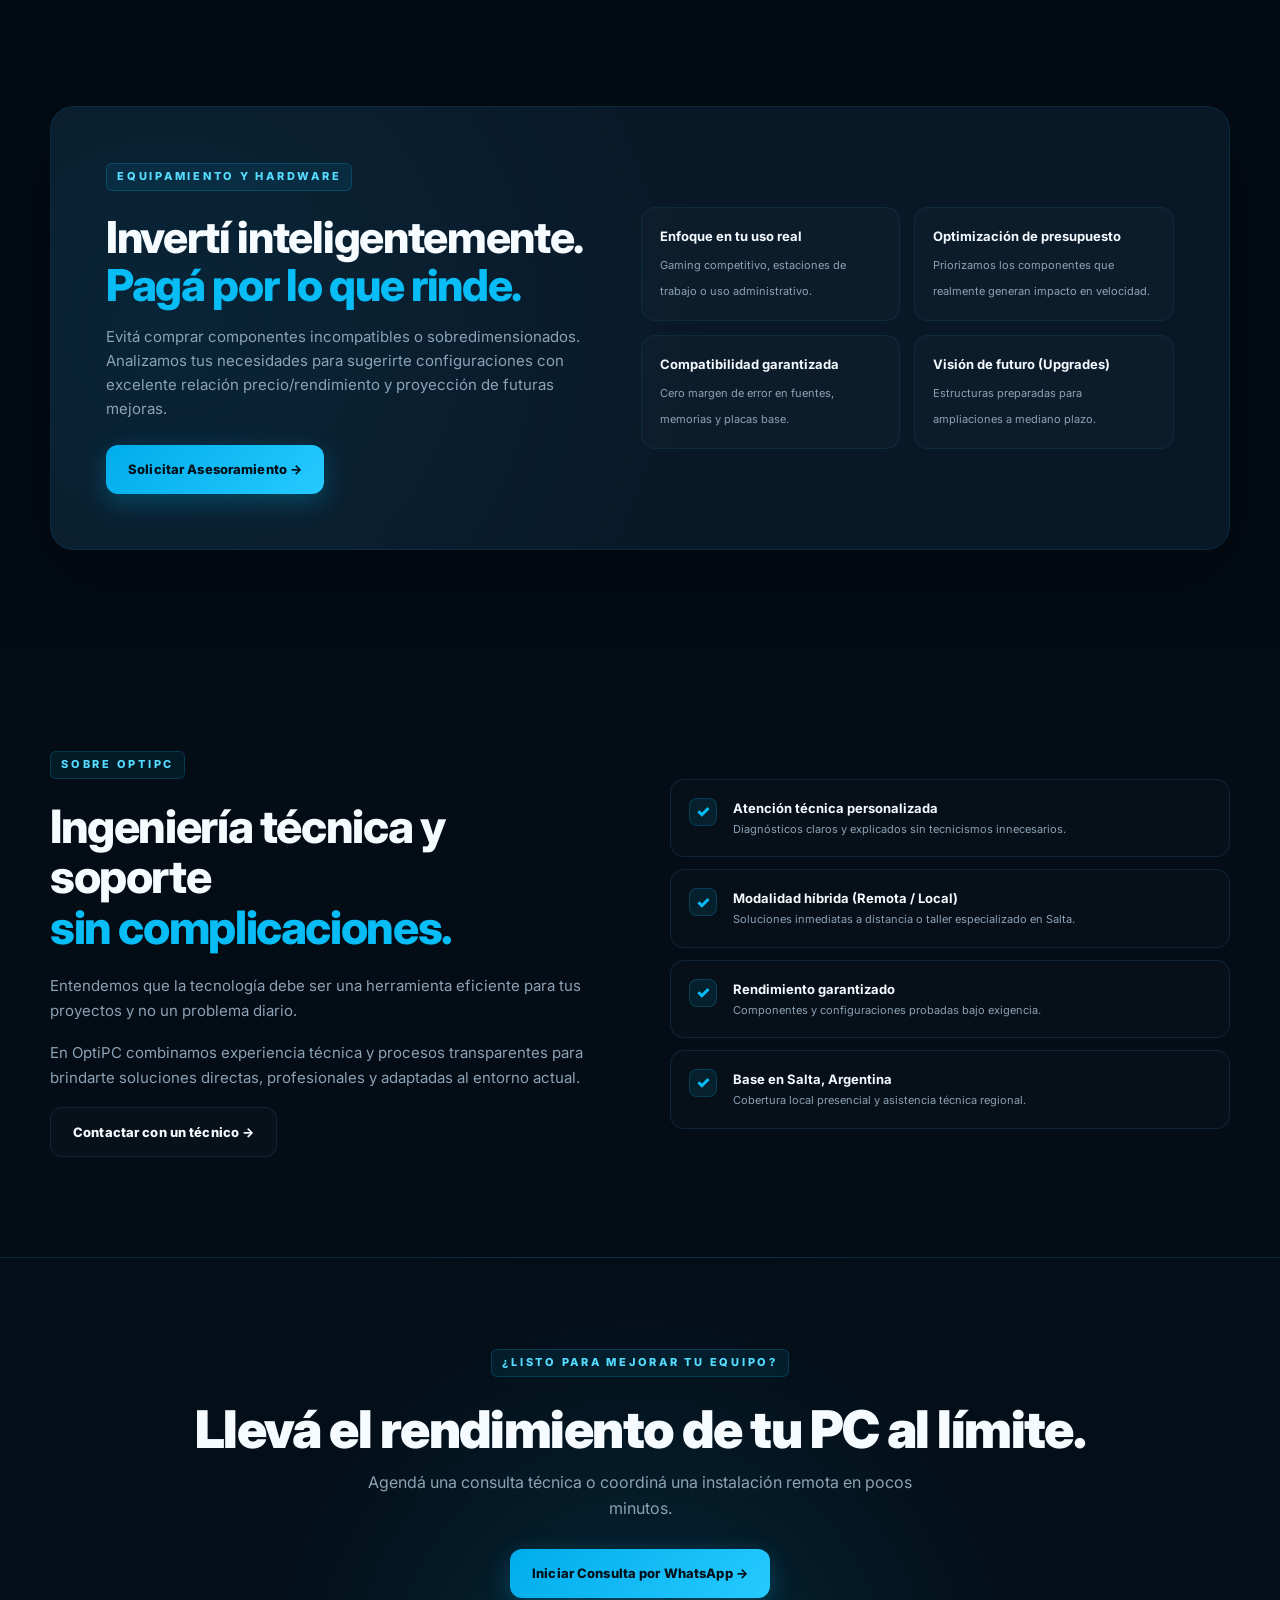
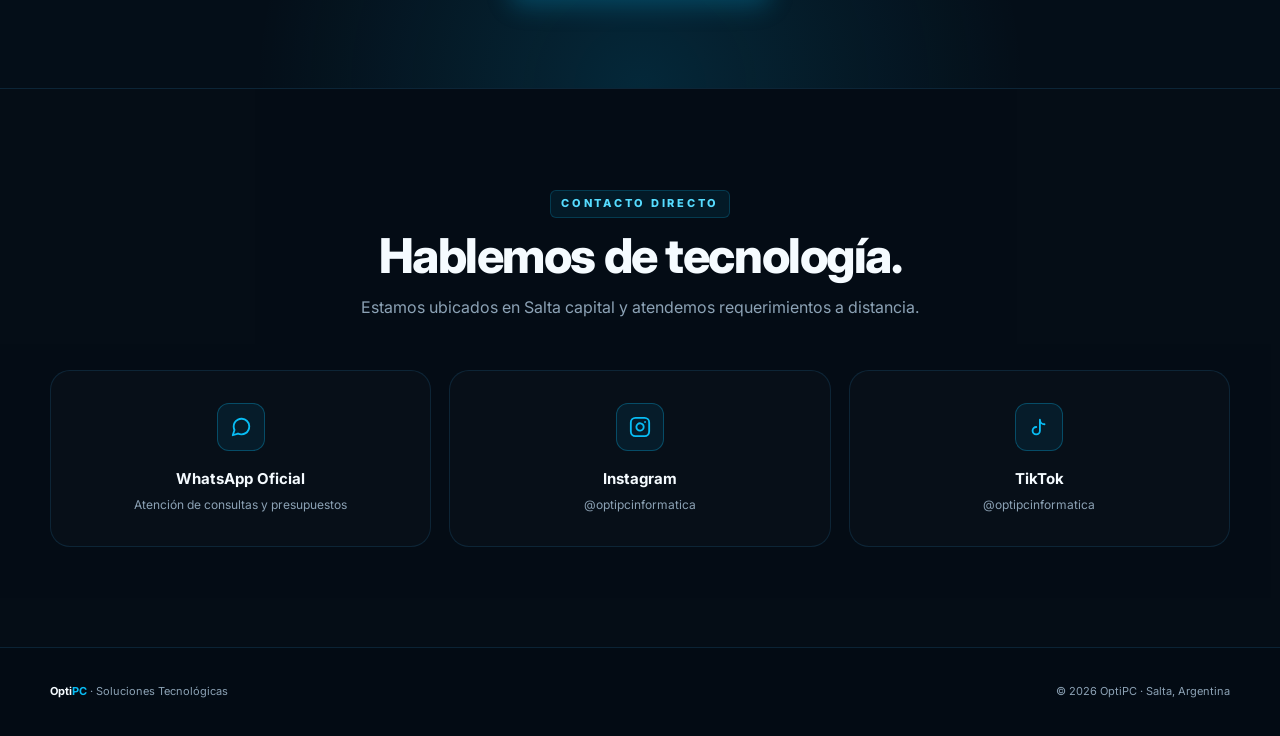
==== commit 86869e8e: "Add files via upload" ====
--- a/index.html
+++ b/index.html
@@ -16,6 +16,48 @@
 <link rel="preconnect" href="https://fonts.googleapis.com">
 <link rel="preconnect" href="https://fonts.gstatic.com" crossorigin>
 <link href="https://fonts.googleapis.com/css2?family=Inter:wght@400;500;600;700;800;900&display=swap" rel="stylesheet">
+
+<!-- Datos estructurados para SEO Local en Salta -->
+<script type="application/ld+json">
+{
+  "@context": "https://schema.org",
+  "@type": "ComputerRepairService",
+  "name": "OptiPC",
+  "image": "logo-optipc.jpg",
+  "@id": "",
+  "url": "",
+  "telephone": "+5493876041010",
+  "address": {
+    "@type": "PostalAddress",
+    "addressLocality": "Salta",
+    "addressRegion": "Salta",
+    "addressCountry": "AR"
+  },
+  "geo": {
+    "@type": "GeoCoordinates",
+    "latitude": -24.7821,
+    "longitude": -65.4232
+  },
+  "openingHoursSpecification": {
+    "@type": "OpeningHoursSpecification",
+    "dayOfWeek": [
+      "Monday",
+      "Tuesday",
+      "Wednesday",
+      "Thursday",
+      "Friday",
+      "Saturday"
+    ],
+    "opens": "09:00",
+    "closes": "20:00"
+  },
+  "sameAs": [
+    "https://instagram.com/optipcinformatica",
+    "https://www.tiktok.com/@optipcinformatica"
+  ]
+}
+</script>
+
 <style>
 :root{
   --bg:#030b14;
@@ -39,7 +81,6 @@
 html{scroll-behavior:smooth}
 body{font-family:'Inter',system-ui,-apple-system,"Segoe UI",Arial,sans-serif;color:var(--white);background:var(--bg);line-height:1.6;overflow-x:hidden;-webkit-font-smoothing:antialiased}
 
-/* Fondo texturizado premium sin aspecto de plantilla */
 body::before{
   content:"";
   position:fixed;
@@ -56,7 +97,6 @@
 a{text-decoration:none;color:inherit}
 .wrap{width:min(var(--max),calc(100% - 40px));margin:auto}
 
-/* Header & Nav */
 header{
   position:fixed;
   z-index:100;
@@ -74,7 +114,7 @@
 .brand b{font-size:20px;letter-spacing:-0.02em;font-weight:800}
 .brand b span{color:var(--cyan)}
 
-.nav{display:flex;align-items:center;gap:28px;list-style:none}
+.nav{display:flex;align-items:center;gap:26px;list-style:none}
 .nav a{font-size:13px;color:var(--muted);font-weight:600;transition:var(--transition);position:relative}
 .nav a:not(.wa):hover{color:var(--white)}
 .nav a:not(.wa)::after{
@@ -100,7 +140,6 @@
 
 .menu{display:none;background:none;border:0;color:#fff;font-size:26px;cursor:pointer;padding:4px}
 
-/* Hero Section */
 .hero{
   min-height:100vh;
   padding:150px 0 90px;
@@ -198,7 +237,6 @@
 }
 .trust b{color:var(--white); font-weight:600}
 
-/* Visual Box / Hero Graphic */
 .visual{
   position:relative;
   min-height:480px;
@@ -241,7 +279,6 @@
   50% { transform: translateY(-6px); }
 }
 
-/* Sections Global */
 section{padding:100px 0;position:relative}
 section:nth-of-type(even){background:rgba(255,255,255,0.008)}
 .section-title{text-align:center;max-width:720px;margin:0 auto 50px}
@@ -249,7 +286,6 @@
 .section-title h2{font-size:clamp(32px, 4.5vw, 48px);line-height:1.1;letter-spacing:-0.03em;font-weight:800}
 .section-title p{color:var(--muted);margin-top:12px;font-size:16px}
 
-/* Remote Section */
 .remote{
   border:1px solid rgba(8,189,245,0.25);
   border-radius:24px;
@@ -273,7 +309,6 @@
 .step b{font-size:13px;font-weight:700}
 .step small{display:block;color:var(--muted);font-size:11px}
 
-/* Services Cards Modernizadas */
 .services{display:grid;grid-template-columns:repeat(3,1fr);gap:20px}
 .card{
   padding:32px 28px;
@@ -283,6 +318,9 @@
   transition:var(--transition);
   position:relative;
   overflow:hidden;
+  display:flex;
+  flex-direction:column;
+  justify-content:space-between;
 }
 .card::before{
   content:'';
@@ -315,9 +353,26 @@
 }
 .icon svg{width:22px;height:22px;fill:none;stroke:currentColor;stroke-width:2;stroke-linecap:round;stroke-linejoin:round}
 .card h3{font-size:18px;margin-bottom:8px;font-weight:700;letter-spacing:-0.01em}
-.card p{color:var(--muted);font-size:13px;line-height:1.6}
-
-/* Buy Section */
+.card p{color:var(--muted);font-size:13px;line-height:1.6;margin-bottom:20px}
+.card-action{font-size:12px;color:var(--cyan);font-weight:700;display:inline-flex;align-items:center;gap:4px;transition:var(--transition)}
+.card:hover .card-action{gap:8px}
+
+/* Testimonios Nuevos */
+.testimonials{display:grid;grid-template-columns:repeat(3,1fr);gap:20px}
+.testimonial-card{
+  padding:28px;
+  border:1px solid var(--line);
+  border-radius:20px;
+  background:rgba(255,255,255,0.015);
+  display:flex;
+  flex-direction:column;
+  justify-content:space-between;
+}
+.stars{color:#f59e0b;font-size:14px;margin-bottom:12px;letter-spacing:2px}
+.testimonial-card p{color:var(--muted);font-size:13px;font-style:italic;margin-bottom:16px;line-height:1.6}
+.client b{display:block;font-size:13px;color:var(--white);font-weight:700}
+.client small{color:var(--muted);font-size:11px}
+
 .buy{
   display:grid;
   grid-template-columns:1fr 1.1fr;
@@ -338,7 +393,6 @@
 .point b{font-size:13px;display:block;margin-bottom:4px;font-weight:700}
 .point small{font-size:11px;color:var(--muted);line-height:1.4}
 
-/* About Section */
 .about{display:grid;grid-template-columns:1fr 1fr;gap:60px;align-items:center}
 .about h2{font-size:clamp(30px, 3.8vw, 46px);line-height:1.1;letter-spacing:-0.03em;margin:10px 0 20px;font-weight:800}
 .about h2 span{color:var(--cyan)}
@@ -350,7 +404,6 @@
 .feature b{font-size:13px;display:block;margin-bottom:2px;font-weight:700}
 .feature small{display:block;color:var(--muted);font-size:11px}
 
-/* CTA Section */
 .cta{
   padding:90px 0;
   text-align:center;
@@ -361,7 +414,6 @@
 .cta h2{font-size:clamp(34px, 4.5vw, 52px);line-height:1.1;letter-spacing:-0.03em;margin:12px 0;font-weight:900}
 .cta p{max-width:600px;margin:0 auto 28px;color:var(--muted);font-size:16px}
 
-/* Contact Section */
 .contact{display:grid;grid-template-columns:repeat(3,1fr);gap:18px}
 .contact a{
   padding:32px 24px;
@@ -381,13 +433,11 @@
 .contact b{font-size:15px;display:block;margin-bottom:4px;font-weight:700}
 .contact small{display:block;color:var(--muted);font-size:12px}
 
-/* Footer */
 footer{border-top:1px solid var(--line);padding:35px 0;color:var(--muted);font-size:11px}
 .foot{display:flex;justify-content:space-between;gap:20px;align-items:center}
 .foot b{color:var(--white);font-weight:700}
 .foot span{color:var(--cyan)}
 
-/* WhatsApp Flotante con pulso */
 .float-wa{
   position:fixed;
   right:24px;
@@ -416,7 +466,6 @@
   100% { box-shadow: 0 0 0 0 rgba(37, 211, 102, 0); }
 }
 
-/* Responsive Design Avanzado para Celular */
 @media(max-width:992px){
   .nav{
     position:absolute;
@@ -437,7 +486,7 @@
   .menu{display:block}
   .hero-grid, .remote, .buy, .about{grid-template-columns:1fr; gap:40px}
   .visual{min-height:380px; order:-1}
-  .services, .contact{grid-template-columns:1fr}
+  .services, .testimonials, .contact{grid-template-columns:1fr}
   .hero{padding-top:120px}
 }
 
@@ -483,7 +532,7 @@
         <li><a href="#inicio">Inicio</a></li>
         <li><a href="#servicios">Servicios</a></li>
         <li><a href="#remoto">Instalación Remota</a></li>
-        <li><a href="#compra">PC y Notebooks</a></li>
+        <li><a href="#compra">PC y Hardware</a></li>
         <li><a href="#nosotros">Empresa</a></li>
         <li><a href="#contacto">Contacto</a></li>
         <li><a class="wa" href="https://wa.me/5493876041010?text=Hola%20OptiPC,%20quiero%20hacer%20una%20consulta%20técnica" target="_blank" rel="noopener">WhatsApp</a></li>
@@ -591,45 +640,108 @@
       </div>
       <div class="services">
         <article class="card">
-          <div class="icon">
-            <svg viewBox="0 0 24 24"><path d="M6 12h12M12 6v12"/></svg>
-          </div>
-          <h3>Optimización para Gaming</h3>
-          <p>Máximo frame rate (FPS), reducción de latencia, ajuste fino de sistema operativo y perfiles de alto rendimiento para competir al más alto nivel.</p>
+          <div>
+            <div class="icon">
+              <svg viewBox="0 0 24 24"><path d="M6 12h12M12 6v12"/></svg>
+            </div>
+            <h3>Optimización para Gaming</h3>
+            <p>Máximo frame rate (FPS), reducción de latencia, ajuste fino de sistema operativo y perfiles de alto rendimiento para competir al más alto nivel.</p>
+          </div>
+          <a class="card-action" href="https://wa.me/5493876041010?text=Hola%20OptiPC,%20quiero%20consultar%20sobre%20la%20Optimización%20para%20Gaming" target="_blank" rel="noopener">Consultar servicio →</a>
         </article>
         <article class="card">
-          <div class="icon">
-            <svg viewBox="0 0 24 24"><path d="M12 3v18M3 12h18"/><circle cx="12" cy="12" r="8"/></svg></div>
-          <h3>Upgrades de Hardware</h3>
-          <p>Potenciá tu equipo con instalación profesional de unidades NVMe, ampliación de memoria RAM y componentes de alta gama compatibles.</p>
+          <div>
+            <div class="icon">
+              <svg viewBox="0 0 24 24"><path d="M12 3v18M3 12h18"/><circle cx="12" cy="12" r="8"/></svg>
+            </div>
+            <h3>Upgrades de Hardware</h3>
+            <p>Potenciá tu equipo con instalación profesional de unidades NVMe, ampliación de memoria RAM y componentes de alta gama compatibles.</p>
+          </div>
+          <a class="card-action" href="https://wa.me/5493876041010?text=Hola%20OptiPC,%20quiero%20hacer%20un%20Upgrade%20de%20Hardware" target="_blank" rel="noopener">Consultar servicio →</a>
         </article>
         <article class="card">
-          <div class="icon">
-            <svg viewBox="0 0 24 24"><path d="M4 6h16M4 12h16m-7 6h7"/></svg>
-          </div>
-          <h3>Actualización de BIOS</h3>
-          <p>Optimización de estabilidad, soporte para nuevas generaciones de procesadores y máxima compatibilidad de memoria en plataformas Ryzen e Intel.</p>
+          <div>
+            <div class="icon">
+              <svg viewBox="0 0 24 24"><path d="M4 6h16M4 12h16m-7 6h7"/></svg>
+            </div>
+            <h3>Actualización de BIOS</h3>
+            <p>Optimización de estabilidad, soporte para nuevas generaciones de procesadores y máxima compatibilidad de memoria en plataformas Ryzen e Intel.</p>
+          </div>
+          <a class="card-action" href="https://wa.me/5493876041010?text=Hola%20OptiPC,%20necesito%20actualizar%20la%20BIOS" target="_blank" rel="noopener">Consultar servicio →</a>
         </article>
         <article class="card">
-          <div class="icon">
-            <svg viewBox="0 0 24 24"><path d="M6 4h12M5 8h14M4 12h16M6 16h12M8 20h8"/></svg>
-          </div>
-          <h3>Mantenimiento Preventivo</h3>
-          <p>Limpieza profunda de componentes, recambio de pasta térmica de alta gama y gestión térmica para garantizar la vida útil del equipo.</p>
+          <div>
+            <div class="icon">
+              <svg viewBox="0 0 24 24"><path d="M6 4h12M5 8h14M4 12h16M6 16h12M8 20h8"/></svg>
+            </div>
+            <h3>Mantenimiento Preventivo</h3>
+            <p>Limpieza profunda de componentes, recambio de pasta térmica de alta gama y gestión térmica para garantizar la vida útil del equipo.</p>
+          </div>
+          <a class="card-action" href="https://wa.me/5493876041010?text=Hola%20OptiPC,%20quiero%20coordinar%20mantenimiento%20preventivo" target="_blank" rel="noopener">Consultar servicio →</a>
         </article>
         <article class="card">
-          <div class="icon">
-            <svg viewBox="0 0 24 24"><path d="M3 5h18v14H3z"/><path d="M7 9h10M7 13h6"/></svg></div>
-          <h3>Asesoramiento Tecnológico</h3>
-          <p>Te orientamos en la selección de equipos y componentes equilibrados según tus requerimientos reales de carga de trabajo y presupuesto.</p>
+          <div>
+            <div class="icon">
+              <svg viewBox="0 0 24 24"><path d="M3 5h18v14H3z"/><path d="M7 9h10M7 13h6"/></svg>
+            </div>
+            <h3>Asesoramiento Tecnológico</h3>
+            <p>Te orientamos en la selección de equipos y componentes equilibrados según tus requerimientos reales de carga de trabajo y presupuesto.</p>
+          </div>
+          <a class="card-action" href="https://wa.me/5493876041010?text=Hola%20OptiPC,%20necesito%20asesoramiento%20tecnológico" target="_blank" rel="noopener">Consultar servicio →</a>
         </article>
         <article class="card">
-          <div class="icon">
-            <svg viewBox="0 0 24 24"><circle cx="12" cy="12" r="8"/><path d="M12 8v4l3 2"/></svg>
-          </div>
-          <h3>Diagnóstico y Reparación</h3>
-          <p>Detección precisa de fallas en hardware y software con soluciones orientadas a la durabilidad y correcto funcionamiento.</p>
+          <div>
+            <div class="icon">
+              <svg viewBox="0 0 24 24"><circle cx="12" cy="12" r="8"/><path d="M12 8v4l3 2"/></svg>
+            </div>
+            <h3>Diagnóstico y Reparación</h3>
+            <p>Detección precisa de fallas en hardware y software con soluciones orientadas a la durabilidad y correcto funcionamiento.</p>
+          </div>
+          <a class="card-action" href="https://wa.me/5493876041010?text=Hola%20OptiPC,%20necesito%20un%20diagnóstico%20técnico" target="_blank" rel="noopener">Consultar servicio →</a>
         </article>
+      </div>
+    </div>
+  </section>
+
+  <!-- Nueva Sección de Reseñas de Clientes -->
+  <section style="background:rgba(255,255,255,0.004)">
+    <div class="wrap">
+      <div class="section-title">
+        <div class="kicker">Confianza y Experiencia</div>
+        <h2>Lo que dicen nuestros clientes</h2>
+        <p>Atención profesional y resultados comprobados en cada equipo.</p>
+      </div>
+      <div class="testimonials">
+        <div class="testimonial-card">
+          <div>
+            <div class="stars">★★★★★</div>
+            <p>"Llevé mi PC para optimización gaming y un cambio de pasta térmica. Vuela y bajó la temperatura un montón. Excelente atención."</p>
+          </div>
+          <div class="client">
+            <b>Franco G.</b>
+            <small>Jugador de CS2 / Salta</small>
+          </div>
+        </div>
+        <div class="testimonial-card">
+          <div>
+            <div class="stars">★★★★★</div>
+            <p>"Me instalaron software de arquitectura a distancia sin que tenga que mover la PC del estudio. Súper rápido y seguro."</p>
+          </div>
+          <div class="client">
+            <b>Arq. Lucía M.</b>
+            <small>Estudio de Arquitectura</small>
+          </div>
+        </div>
+        <div class="testimonial-card">
+          <div>
+            <div class="stars">★★★★★</div>
+            <p>"Me asesoraron perfecto para armar componentes equilibrados sin gastar de más. Muy honestos y profesionales."</p>
+          </div>
+          <div class="client">
+            <b>Matías R.</b>
+            <small>Cliente particular</small>
+          </div>
+        </div>
       </div>
     </div>
   </section>
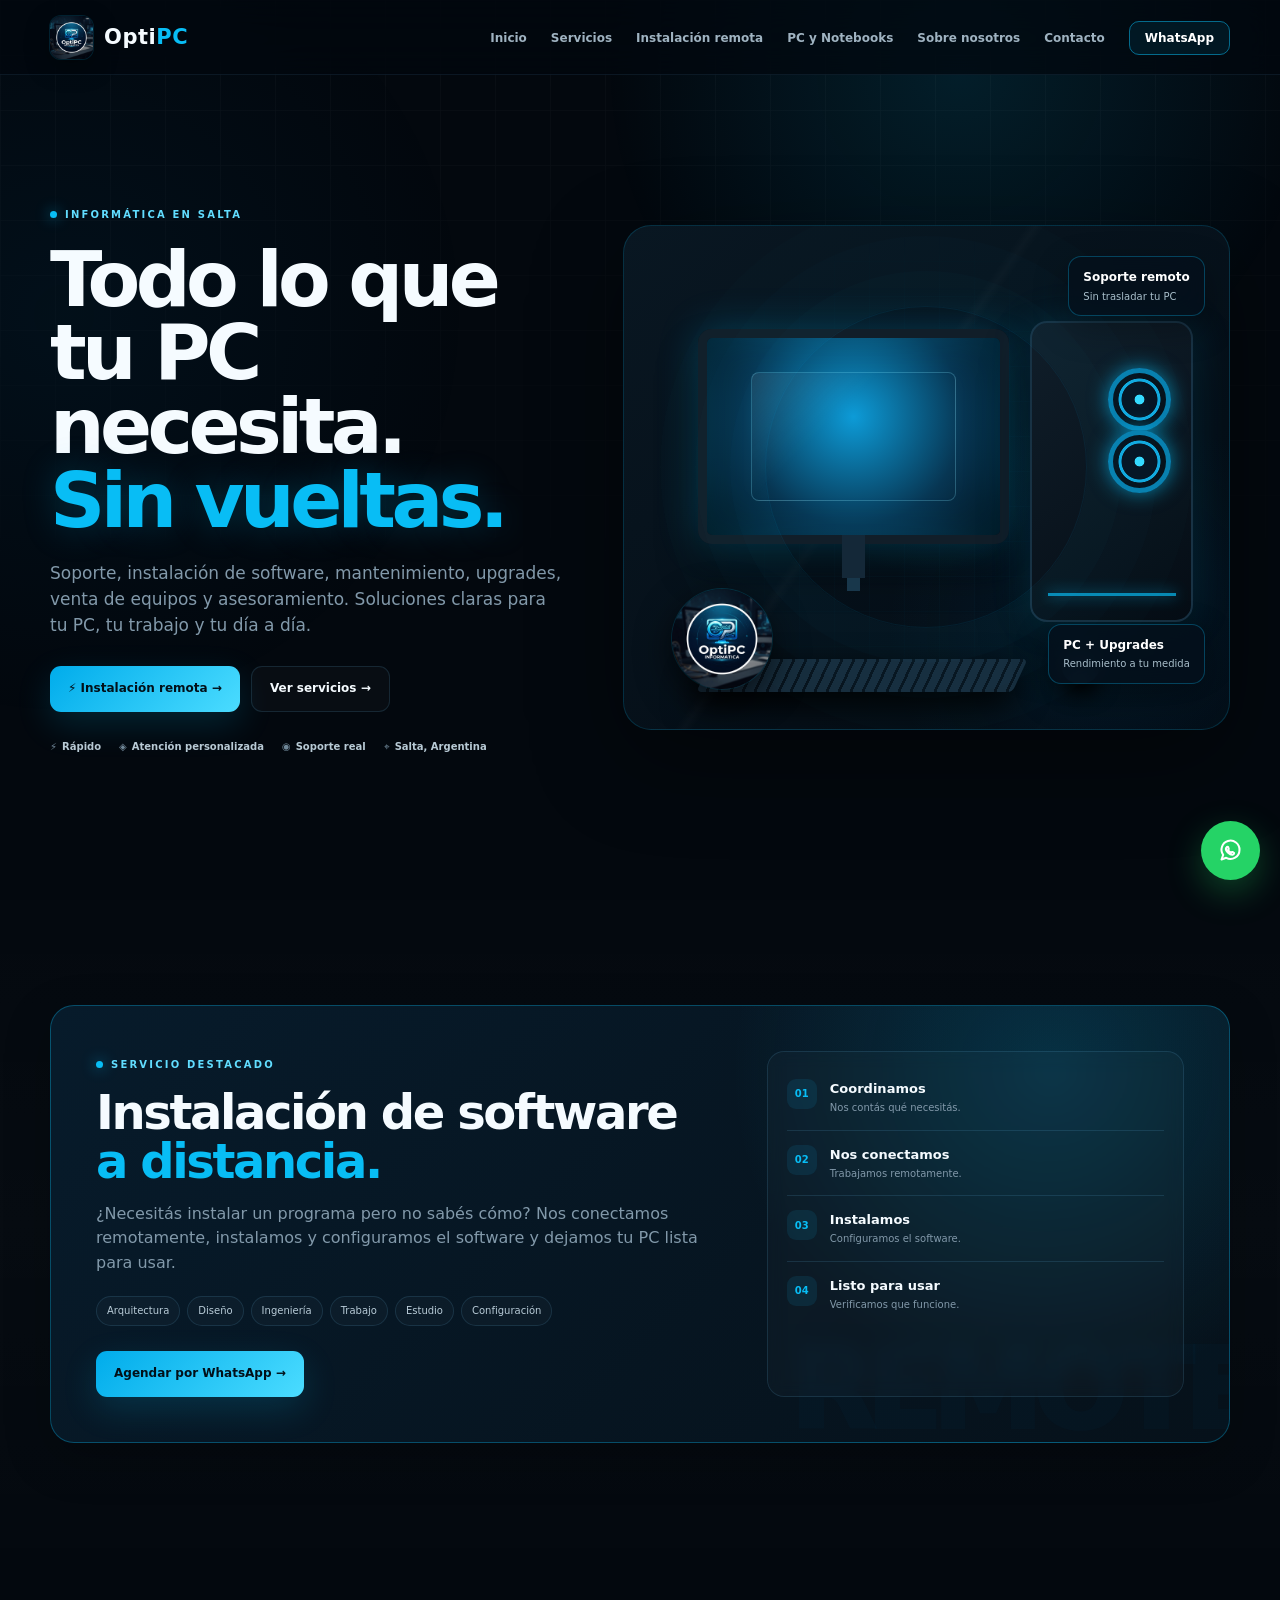
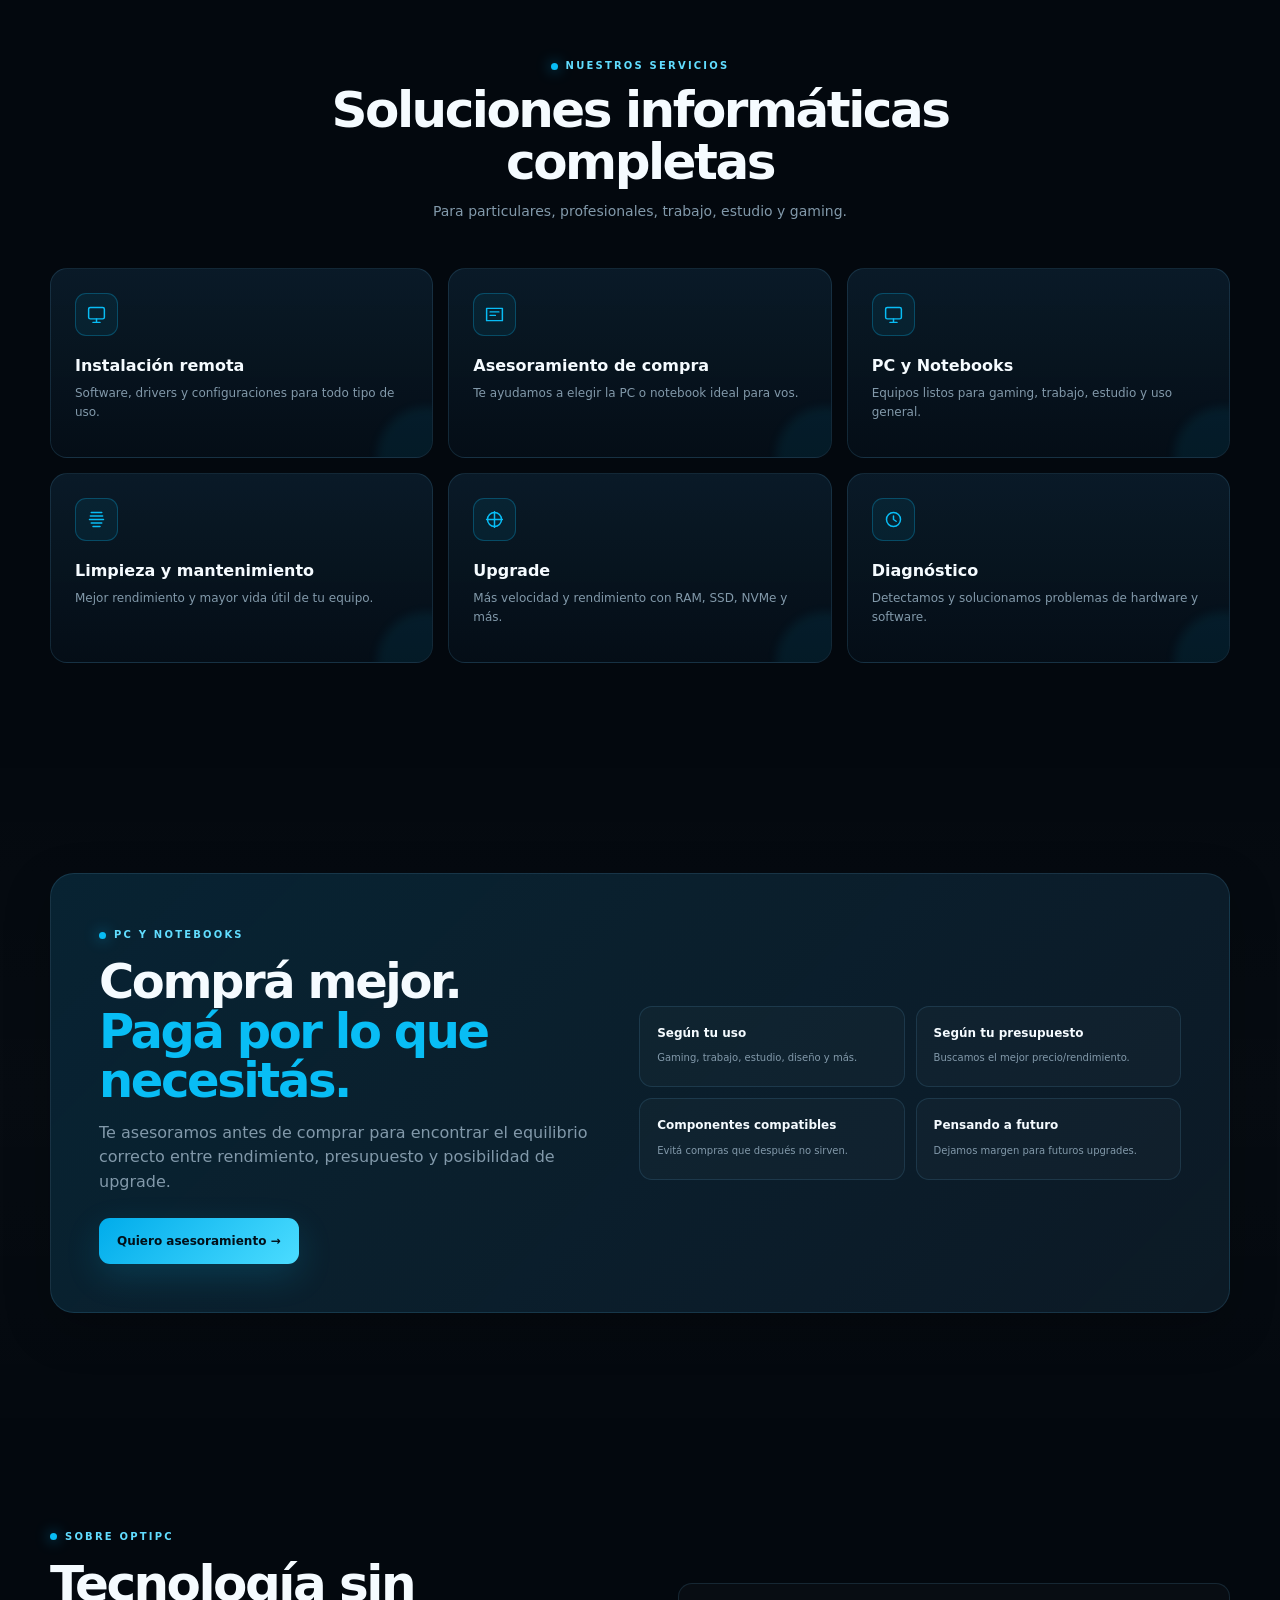
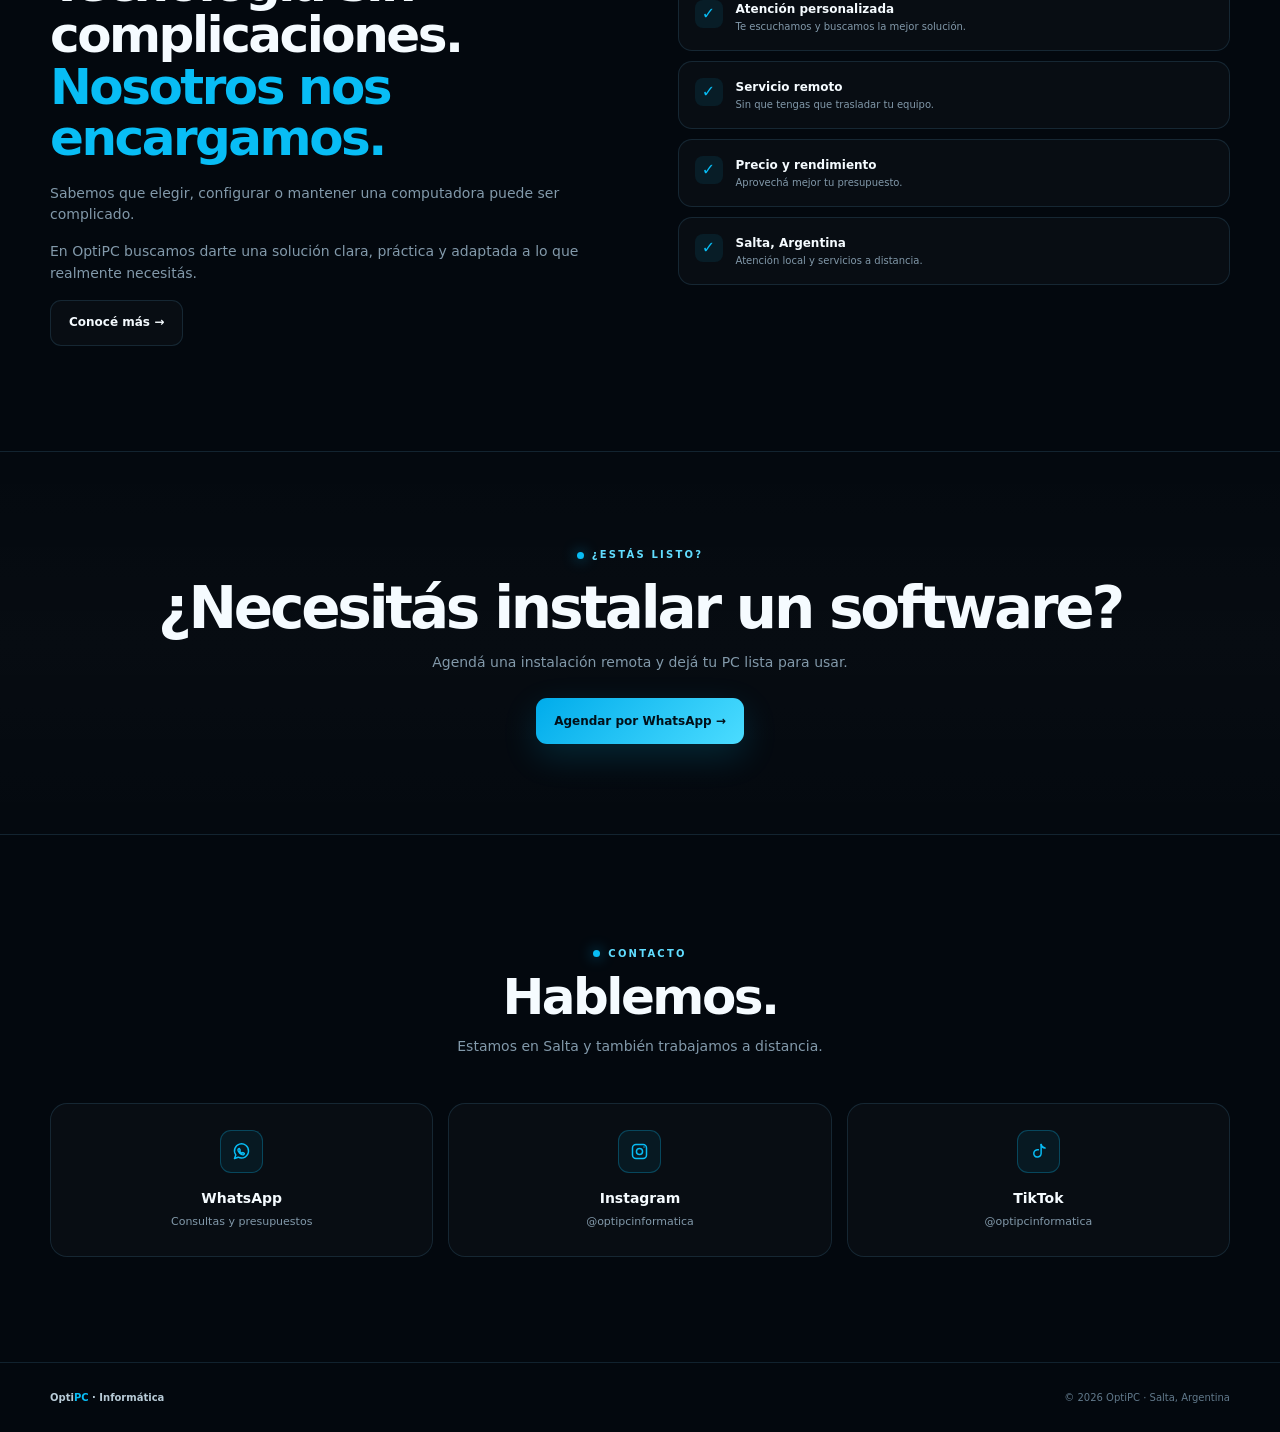
==== commit ca369789: "Update index.html" ====
--- a/index.html
+++ b/index.html
@@ -2,884 +2,2978 @@
 <html lang="es">
 <head>
 <meta charset="utf-8">
-<meta name="viewport" content="width=device-width,initial-scale=1">
-<title>OptiPC | Empresa de Informática y Soluciones Tecnológicas en Salta</title>
-<meta name="description" content="OptiPC: Empresa de informática en Salta. Instalación de software a distancia, optimización avanzada para gaming, upgrades de hardware, mantenimiento y soporte técnico profesional.">
-<meta name="keywords" content="soporte tecnico pc salta, optimizacion gaming salta, instalacion de software remota, armado de pc salta, optipc">
+
+<meta name="viewport" content="width=device-width,initial-scale=1,viewport-fit=cover">
+
+<title>OptiPC | Informática en Salta</title>
+
+<meta name="description" content="OptiPC: soporte informático, instalación de software a distancia, mantenimiento, upgrades, PC y notebooks y asesoramiento tecnológico en Salta.">
+
+<meta name="keywords" content="OptiPC, informática Salta, soporte técnico Salta, instalación software, PC Salta, notebooks Salta, upgrade PC, mantenimiento PC">
+
 <meta name="author" content="OptiPC">
-<meta name="theme-color" content="#030b14">
-<meta property="og:title" content="OptiPC | Informática y Soluciones Tecnológicas">
-<meta property="og:description" content="Todo lo que tu PC necesita. Sin vueltas. Rendimiento, soporte y tecnología profesional en Salta.">
+<meta name="robots" content="index,follow">
+
+<meta name="theme-color" content="#050b12">
+
+<meta property="og:title" content="OptiPC | Informática en Salta">
+<meta property="og:description" content="Todo lo que tu PC necesita. Sin vueltas.">
 <meta property="og:type" content="website">
 <meta property="og:locale" content="es_AR">
+<meta property="og:image" content="logo-optipc.jpg">
+
 <link rel="icon" href="logo-optipc.jpg">
-<link rel="preconnect" href="https://fonts.googleapis.com">
-<link rel="preconnect" href="https://fonts.gstatic.com" crossorigin>
-<link href="https://fonts.googleapis.com/css2?family=Inter:wght@400;500;600;700;800;900&display=swap" rel="stylesheet">
-
-<!-- Datos estructurados para SEO Local en Salta -->
-<script type="application/ld+json">
-{
-  "@context": "https://schema.org",
-  "@type": "ComputerRepairService",
-  "name": "OptiPC",
-  "image": "logo-optipc.jpg",
-  "@id": "",
-  "url": "",
-  "telephone": "+5493876041010",
-  "address": {
-    "@type": "PostalAddress",
-    "addressLocality": "Salta",
-    "addressRegion": "Salta",
-    "addressCountry": "AR"
-  },
-  "geo": {
-    "@type": "GeoCoordinates",
-    "latitude": -24.7821,
-    "longitude": -65.4232
-  },
-  "openingHoursSpecification": {
-    "@type": "OpeningHoursSpecification",
-    "dayOfWeek": [
-      "Monday",
-      "Tuesday",
-      "Wednesday",
-      "Thursday",
-      "Friday",
-      "Saturday"
-    ],
-    "opens": "09:00",
-    "closes": "20:00"
-  },
-  "sameAs": [
-    "https://instagram.com/optipcinformatica",
-    "https://www.tiktok.com/@optipcinformatica"
-  ]
-}
-</script>
+<link rel="apple-touch-icon" href="logo-optipc.jpg">
 
 <style>
+
+/* =========================================================
+   OPTIPC — VERSION 2.0
+   ========================================================= */
+
 :root{
-  --bg:#030b14;
-  --bg-rgb:3,11,20;
-  --panel:rgba(9, 24, 39, 0.75);
-  --panel-solid:#091827;
-  --panel2:#0d2032;
-  --cyan:#08bdf5;
-  --cyan-rgb:8,189,245;
-  --cyan2:#56dcff;
-  --white:#f5fbff;
-  --muted:#8ca2b5;
-  --line:rgba(18, 52, 76, 0.6);
-  --line-hover:rgba(8, 189, 245, 0.4);
-  --green:#25d366;
-  --max:1180px;
-  --transition:all 0.3s cubic-bezier(0.16, 1, 0.3, 1);
-}
-
-*{box-sizing:border-box;margin:0;padding:0}
-html{scroll-behavior:smooth}
-body{font-family:'Inter',system-ui,-apple-system,"Segoe UI",Arial,sans-serif;color:var(--white);background:var(--bg);line-height:1.6;overflow-x:hidden;-webkit-font-smoothing:antialiased}
-
-body::before{
-  content:"";
-  position:fixed;
-  inset:0;
-  pointer-events:none;
-  z-index:-1;
-  background-image: 
-    radial-gradient(circle at 50% 0%, rgba(8, 189, 245, 0.08) 0%, transparent 50%),
-    radial-gradient(circle at 90% 90%, rgba(0, 106, 160, 0.05) 0%, transparent 40%),
-    radial-gradient(rgba(18, 52, 76, 0.15) 1px, transparent 1px);
-  background-size: 100% 100%, 100% 100%, 28px 28px;
-}
-
-a{text-decoration:none;color:inherit}
-.wrap{width:min(var(--max),calc(100% - 40px));margin:auto}
+    --bg:#03080e;
+    --bg-soft:#06111b;
+    --panel:#081622;
+    --panel-2:#0b1c2b;
+
+    --cyan:#08bdf5;
+    --cyan-light:#61ddff;
+    --cyan-dark:#087fae;
+
+    --white:#f5fbff;
+    --text:#d7e5ed;
+    --muted:#8299aa;
+    --muted-2:#607889;
+
+    --line:rgba(95,175,215,.16);
+    --line-strong:rgba(8,189,245,.35);
+
+    --green:#25d366;
+
+    --max:1180px;
+
+    --shadow:0 30px 90px rgba(0,0,0,.38);
+    --shadow-soft:0 15px 45px rgba(0,0,0,.25);
+
+    --radius:20px;
+}
+
+/* RESET */
+
+*{
+    box-sizing:border-box;
+    margin:0;
+    padding:0;
+}
+
+html{
+    scroll-behavior:smooth;
+    scroll-padding-top:90px;
+}
+
+body{
+    font-family:
+        Inter,
+        ui-sans-serif,
+        system-ui,
+        -apple-system,
+        BlinkMacSystemFont,
+        "Segoe UI",
+        Arial,
+        sans-serif;
+
+    color:var(--white);
+    background:var(--bg);
+
+    line-height:1.55;
+    overflow-x:hidden;
+
+    -webkit-font-smoothing:antialiased;
+    text-rendering:optimizeLegibility;
+}
+
+body:before{
+    content:"";
+    position:fixed;
+    inset:0;
+    z-index:-3;
+    pointer-events:none;
+
+    background:
+        radial-gradient(
+            circle at 75% 8%,
+            rgba(8,189,245,.12),
+            transparent 28%
+        ),
+        radial-gradient(
+            circle at 5% 35%,
+            rgba(0,110,170,.08),
+            transparent 30%
+        );
+}
+
+body:after{
+    content:"";
+    position:fixed;
+    inset:0;
+    z-index:-2;
+    pointer-events:none;
+
+    opacity:.035;
+
+    background-image:
+        linear-gradient(rgba(255,255,255,.8) 1px,transparent 1px),
+        linear-gradient(90deg,rgba(255,255,255,.8) 1px,transparent 1px);
+
+    background-size:55px 55px;
+
+    mask-image:linear-gradient(
+        to bottom,
+        black,
+        transparent 80%
+    );
+}
+
+a{
+    color:inherit;
+    text-decoration:none;
+}
+
+button{
+    font:inherit;
+}
+
+img{
+    max-width:100%;
+    display:block;
+}
+
+.wrap{
+    width:min(var(--max),calc(100% - 36px));
+    margin:auto;
+}
+
+/* =========================================================
+   HEADER
+   ========================================================= */
 
 header{
-  position:fixed;
-  z-index:100;
-  top:0;left:0;right:0;
-  background:rgba(3, 11, 20, 0.82);
-  backdrop-filter:blur(20px);
-  -webkit-backdrop-filter:blur(20px);
-  border-bottom:1px solid var(--line);
-  transition: var(--transition);
-}
-nav{height:80px;display:flex;align-items:center;justify-content:space-between}
-.brand{display:flex;align-items:center;gap:12px;transition: var(--transition)}
-.brand:hover{opacity:0.9}
-.brand img{width:45px;height:45px;object-fit:cover;border-radius:12px;box-shadow:0 4px 12px rgba(0,0,0,0.3)}
-.brand b{font-size:20px;letter-spacing:-0.02em;font-weight:800}
-.brand b span{color:var(--cyan)}
-
-.nav{display:flex;align-items:center;gap:26px;list-style:none}
-.nav a{font-size:13px;color:var(--muted);font-weight:600;transition:var(--transition);position:relative}
-.nav a:not(.wa):hover{color:var(--white)}
-.nav a:not(.wa)::after{
-  content:'';position:absolute;bottom:-4px;left:0;width:0;height:2px;background:var(--cyan);transition:var(--transition);border-radius:2px;
-}
-.nav a:not(.wa):hover::after{width:100%}
+    position:fixed;
+    z-index:100;
+    top:0;
+    left:0;
+    right:0;
+
+    background:rgba(2,8,14,.72);
+    backdrop-filter:blur(20px);
+    -webkit-backdrop-filter:blur(20px);
+
+    border-bottom:1px solid rgba(100,180,220,.10);
+}
+
+nav{
+    height:74px;
+
+    display:flex;
+    align-items:center;
+    justify-content:space-between;
+}
+
+.brand{
+    display:flex;
+    align-items:center;
+    gap:11px;
+}
+
+.brand img{
+    width:43px;
+    height:43px;
+
+    object-fit:cover;
+
+    border-radius:11px;
+
+    box-shadow:
+        0 0 0 1px rgba(8,189,245,.15),
+        0 8px 25px rgba(0,0,0,.35);
+}
+
+.brand b{
+    font-size:21px;
+    font-weight:900;
+    letter-spacing:.025em;
+}
+
+.brand b span{
+    color:var(--cyan);
+}
+
+.nav{
+    display:flex;
+    align-items:center;
+    gap:24px;
+
+    list-style:none;
+}
+
+.nav a{
+    position:relative;
+
+    font-size:12px;
+    font-weight:750;
+
+    color:#9fb3c1;
+
+    transition:.2s ease;
+}
+
+.nav a:not(.wa):after{
+    content:"";
+    position:absolute;
+
+    left:0;
+    right:100%;
+    bottom:-7px;
+
+    height:1px;
+
+    background:var(--cyan);
+
+    transition:.25s ease;
+}
+
+.nav a:hover{
+    color:#fff;
+}
+
+.nav a:not(.wa):hover:after{
+    right:0;
+}
+
 .nav .wa{
-  padding:10px 18px;
-  border:1px solid rgba(8,189,245,0.4);
-  border-radius:12px;
-  color:#fff;
-  background:rgba(8,189,245,0.06);
-  font-weight:700;
-  box-shadow: 0 4px 15px rgba(8,189,245,0.1);
-  transition: var(--transition);
-}
+    padding:9px 15px;
+
+    border:1px solid rgba(8,189,245,.5);
+    border-radius:10px;
+
+    color:#fff;
+
+    background:rgba(8,189,245,.08);
+
+    transition:.2s ease;
+}
+
 .nav .wa:hover{
-  background:rgba(8,189,245,0.15);
-  border-color:var(--cyan);
-  transform: translateY(-2px);
-  box-shadow: 0 6px 20px rgba(8,189,245,0.2);
-}
-
-.menu{display:none;background:none;border:0;color:#fff;font-size:26px;cursor:pointer;padding:4px}
+    background:rgba(8,189,245,.16);
+    transform:translateY(-1px);
+}
+
+.menu{
+    display:none;
+
+    border:0;
+    background:none;
+
+    color:#fff;
+
+    cursor:pointer;
+
+    font-size:27px;
+}
+
+/* =========================================================
+   HERO
+   ========================================================= */
 
 .hero{
-  min-height:100vh;
-  padding:150px 0 90px;
-  display:flex;
-  align-items:center;
-  position:relative;
-}
-.hero-glow{
-  position:absolute;
-  width:600px;
-  height:600px;
-  right:-100px;
-  top:100px;
-  border-radius:50%;
-  background:radial-gradient(circle, rgba(8,189,245,0.12) 0%, transparent 70%);
-  filter:blur(80px);
-  pointer-events:none;
-}
-.hero-grid{display:grid;grid-template-columns:1fr 1.1fr;gap:50px;align-items:center}
+    min-height:100svh;
+
+    padding:135px 0 80px;
+
+    display:flex;
+    align-items:center;
+
+    position:relative;
+}
+
+.hero-grid{
+    display:grid;
+
+    grid-template-columns:
+        minmax(0,.92fr)
+        minmax(0,1.08fr);
+
+    gap:55px;
+
+    align-items:center;
+}
+
 .kicker{
-  display:inline-block;
-  color:var(--cyan2);
-  font-size:11px;
-  letter-spacing:0.25em;
-  font-weight:800;
-  text-transform:uppercase;
-  margin-bottom:12px;
-  padding:4px 10px;
-  background:rgba(8,189,245,0.08);
-  border:1px solid rgba(8,189,245,0.2);
-  border-radius:6px;
-}
+    display:inline-flex;
+    align-items:center;
+    gap:8px;
+
+    color:var(--cyan-light);
+
+    font-size:10px;
+    font-weight:900;
+
+    letter-spacing:.22em;
+    text-transform:uppercase;
+}
+
+.kicker:before{
+    content:"";
+
+    width:7px;
+    height:7px;
+
+    border-radius:50%;
+
+    background:var(--cyan);
+
+    box-shadow:0 0 14px rgba(8,189,245,.7);
+}
+
 h1{
-  font-size:clamp(42px, 5.5vw, 72px);
-  line-height:1.02;
-  letter-spacing:-0.04em;
-  font-weight:900;
-  margin-bottom:20px;
-}
+    max-width:700px;
+
+    font-size:clamp(46px,6vw,78px);
+
+    line-height:.96;
+
+    letter-spacing:-.06em;
+
+    margin:17px 0 22px;
+}
+
 h1 span{
-  color:var(--cyan);
-  text-shadow:0 0 40px rgba(8,189,245,0.25);
-}
+    color:var(--cyan);
+
+    text-shadow:
+        0 0 35px rgba(8,189,245,.25);
+}
+
 .lead{
-  font-size:16px;
-  color:var(--muted);
-  max-width:540px;
-  margin-bottom:30px;
-  line-height:1.7;
-}
-.actions{display:flex;gap:14px;flex-wrap:wrap}
+    max-width:590px;
+
+    color:var(--muted);
+
+    font-size:17px;
+
+    margin-bottom:27px;
+}
+
+.actions{
+    display:flex;
+    gap:11px;
+    flex-wrap:wrap;
+}
+
 .btn{
-  display:inline-flex;
-  align-items:center;
-  justify-content:center;
-  gap:8px;
-  padding:14px 22px;
-  border-radius:12px;
-  font-weight:800;
-  font-size:13px;
-  transition:var(--transition);
-  cursor:pointer;
-  letter-spacing:0.01em;
-}
+    min-height:46px;
+
+    display:inline-flex;
+    align-items:center;
+    justify-content:center;
+    gap:8px;
+
+    padding:12px 18px;
+
+    border-radius:11px;
+
+    font-size:12px;
+    font-weight:900;
+
+    transition:
+        transform .2s ease,
+        box-shadow .2s ease,
+        border-color .2s ease,
+        background .2s ease;
+}
+
 .primary{
-  background:linear-gradient(135deg, #00aceb 0%, #25caff 100%);
-  color:#02101a;
-  box-shadow:0 8px 25px rgba(0,190,250,0.25);
-  border:none;
-}
+    color:#021019;
+
+    background:
+        linear-gradient(
+            135deg,
+            #00aceb,
+            #4bdcff
+        );
+
+    box-shadow:
+        0 12px 35px rgba(0,190,250,.16);
+}
+
 .primary:hover{
-  transform:translateY(-3px);
-  box-shadow:0 12px 35px rgba(0,190,250,0.4);
-}
+    transform:translateY(-3px);
+
+    box-shadow:
+        0 18px 45px rgba(0,190,250,.28);
+}
+
 .secondary{
-  border:1px solid var(--line);
-  background:rgba(255,255,255,0.02);
-  color:var(--white);
-}
+    border:1px solid var(--line);
+
+    background:rgba(255,255,255,.025);
+}
+
 .secondary:hover{
-  border-color:var(--cyan);
-  background:rgba(8,189,245,0.05);
-  transform:translateY(-3px);
+    transform:translateY(-2px);
+
+    border-color:var(--line-strong);
+
+    background:rgba(8,189,245,.05);
 }
 
 .trust{
-  display:flex;
-  gap:24px;
-  flex-wrap:wrap;
-  margin-top:35px;
-  padding-top:25px;
-  border-top:1px solid var(--line);
-  color:var(--muted);
-  font-size:12px;
-}
-.trust b{color:var(--white); font-weight:600}
+    display:flex;
+    flex-wrap:wrap;
+    gap:18px;
+
+    margin-top:27px;
+
+    color:#6f8798;
+
+    font-size:10px;
+}
+
+.trust span{
+    display:flex;
+    align-items:center;
+    gap:5px;
+}
+
+.trust b{
+    color:#b8cad5;
+}
+
+/* =========================================================
+   HERO VISUAL
+   ========================================================= */
 
 .visual{
-  position:relative;
-  min-height:480px;
-  border-radius:28px;
-  overflow:hidden;
-  background:radial-gradient(circle at 50% 50%, rgba(8,189,245,0.1) 0%, transparent 60%), linear-gradient(145deg, #071524, #040d16);
-  border:1px solid rgba(8,189,245,0.2);
-  box-shadow:0 30px 80px rgba(0,0,0,0.5);
-}
-.monitor{position:absolute;left:12%;top:15%;width:52%;height:45%;border:7px solid #101d29;border-radius:14px;background:radial-gradient(circle at 50% 40%,#0c91cf,#052238 70%);box-shadow:0 0 40px rgba(8,189,245,0.25), inset 0 0 25px rgba(0,200,255,0.2)}
-.monitor::after{content:"";position:absolute;left:45%;bottom:-22%;width:10%;height:22%;background:#122536}
-.monitor::before{content:"";position:absolute;left:35%;bottom:-28%;width:30%;height:8%;border-radius:50%;background:#16364b}
-.case{position:absolute;right:6%;top:14%;width:30%;height:68%;border-radius:16px;background:linear-gradient(145deg,#0e1a26,#050d15);border:2px solid #162d3e;box-shadow:0 0 35px rgba(8,189,245,0.15)}
-.case::before,.case::after{content:"";position:absolute;width:42px;height:42px;border-radius:50%;right:15%;border:4px solid #0b8dc2;background:radial-gradient(circle,#1ed4ff 0 14%,#061321 16% 48%,#12a9df 50% 55%,#06111b 57%);box-shadow:0 0 15px var(--cyan)}
-.case::before{top:18%}.case::after{top:38%}
-.keyboard{position:absolute;left:14%;bottom:8%;width:50%;height:7%;transform:skewX(-20deg);border-radius:6px;background:repeating-linear-gradient(90deg,#172b3a 0 8px,#08131d 8px 11px);box-shadow:0 8px 25px #000}
-.mouse{position:absolute;right:22%;bottom:10%;width:6%;height:7%;border-radius:50%;background:#12283a}
-.hero-logo{position:absolute;left:10%;bottom:9%;z-index:4;width:110px;border-radius:50%;box-shadow:0 10px 30px rgba(0,0,0,0.6);border:2px solid rgba(8,189,245,0.3)}
+    position:relative;
+
+    min-height:505px;
+
+    overflow:hidden;
+
+    border-radius:28px;
+
+    border:1px solid rgba(8,189,245,.18);
+
+    background:
+        radial-gradient(
+            circle at 50% 45%,
+            rgba(8,189,245,.15),
+            transparent 30%
+        ),
+        radial-gradient(
+            circle at 80% 80%,
+            rgba(0,104,160,.12),
+            transparent 35%
+        ),
+        linear-gradient(
+            145deg,
+            #091722,
+            #030b13
+        );
+
+    box-shadow:var(--shadow);
+}
+
+.visual:before{
+    content:"";
+
+    position:absolute;
+    inset:0;
+
+    background:
+        linear-gradient(
+            125deg,
+            transparent 0 42%,
+            rgba(255,255,255,.025) 43%,
+            transparent 44%
+        );
+
+    opacity:.8;
+}
+
+.visual:after{
+    content:"";
+
+    position:absolute;
+
+    width:320px;
+    height:320px;
+
+    left:50%;
+    top:48%;
+
+    transform:translate(-50%,-50%);
+
+    border-radius:50%;
+
+    border:1px solid rgba(8,189,245,.08);
+
+    box-shadow:
+        0 0 0 35px rgba(8,189,245,.015),
+        0 0 0 70px rgba(8,189,245,.012),
+        0 0 0 105px rgba(8,189,245,.009);
+}
+
+/* TECH GRID */
+
+.tech-grid{
+    position:absolute;
+    inset:0;
+
+    opacity:.18;
+
+    background-image:
+        linear-gradient(rgba(8,189,245,.22) 1px,transparent 1px),
+        linear-gradient(90deg,rgba(8,189,245,.22) 1px,transparent 1px);
+
+    background-size:35px 35px;
+
+    mask-image:
+        radial-gradient(
+            circle at center,
+            black,
+            transparent 68%
+        );
+}
+
+/* PC */
+
+.pc-art{
+    position:absolute;
+
+    left:8%;
+    right:5%;
+    top:14%;
+    bottom:4%;
+}
+
+/* MONITOR */
+
+.monitor{
+    position:absolute;
+
+    left:5%;
+    top:8%;
+
+    width:59%;
+    height:52%;
+
+    border:9px solid #111e29;
+
+    border-radius:14px;
+
+    background:
+        radial-gradient(
+            circle at 50% 40%,
+            #0d9bd7,
+            #073653 58%,
+            #020d16 100%
+        );
+
+    box-shadow:
+        0 0 40px rgba(0,188,255,.24),
+        inset 0 0 40px rgba(0,200,255,.13),
+        0 25px 40px rgba(0,0,0,.4);
+}
+
+.monitor:before{
+    content:"";
+
+    position:absolute;
+
+    left:15%;
+    right:15%;
+    top:17%;
+    bottom:17%;
+
+    border-radius:8px;
+
+    border:1px solid rgba(130,230,255,.25);
+
+    background:
+        linear-gradient(
+            135deg,
+            rgba(255,255,255,.08),
+            transparent 40%
+        );
+}
+
+.monitor:after{
+    content:"";
+
+    position:absolute;
+
+    left:46%;
+    bottom:-22%;
+
+    width:8%;
+    height:22%;
+
+    background:#142838;
+
+    box-shadow:
+        0 18px 0 -5px #18374b;
+}
+
+/* CASE */
+
+.case{
+    position:absolute;
+
+    right:1%;
+    top:6%;
+
+    width:31%;
+    height:73%;
+
+    border-radius:17px;
+
+    border:2px solid #183244;
+
+    background:
+        linear-gradient(
+            145deg,
+            #101e2a,
+            #050d15
+        );
+
+    box-shadow:
+        0 0 40px rgba(0,181,245,.15),
+        0 30px 50px rgba(0,0,0,.45);
+}
+
+.case:before,
+.case:after{
+    content:"";
+
+    position:absolute;
+
+    right:13%;
+
+    width:53px;
+    height:53px;
+
+    border-radius:50%;
+
+    border:5px solid #087fae;
+
+    background:
+        radial-gradient(
+            circle,
+            #36dcff 0 12%,
+            #061321 14% 47%,
+            #12a9df 49% 55%,
+            #06111b 57%
+        );
+
+    box-shadow:
+        0 0 20px rgba(8,189,245,.65);
+}
+
+.case:before{
+    top:15%;
+}
+
+.case:after{
+    top:36%;
+}
+
+.case-glow{
+    position:absolute;
+
+    left:10%;
+    right:10%;
+    bottom:8%;
+
+    height:3px;
+
+    background:var(--cyan);
+
+    box-shadow:
+        0 0 14px var(--cyan);
+
+    opacity:.7;
+}
+
+/* KEYBOARD */
+
+.keyboard{
+    position:absolute;
+
+    left:6%;
+    bottom:4%;
+
+    width:60%;
+    height:8%;
+
+    transform:skewX(-25deg);
+
+    border-radius:5px;
+
+    background:
+        repeating-linear-gradient(
+            90deg,
+            #172c3c 0 9px,
+            #08131d 9px 12px
+        );
+
+    box-shadow:
+        0 12px 30px #000;
+}
+
+/* MOUSE */
+
+.mouse{
+    position:absolute;
+
+    right:19%;
+    bottom:6%;
+
+    width:7%;
+    height:8%;
+
+    border-radius:50%;
+
+    background:#13293a;
+
+    box-shadow:
+        0 10px 20px #000;
+}
+
+/* LOGO */
+
+.hero-logo{
+    position:absolute;
+
+    left:8%;
+    bottom:8%;
+
+    z-index:4;
+
+    width:100px;
+
+    border-radius:50%;
+
+    box-shadow:
+        0 12px 35px rgba(0,0,0,.65),
+        0 0 0 1px rgba(8,189,245,.2);
+}
+
+/* BADGES */
 
 .badge{
-  position:absolute;
-  z-index:5;
-  padding:12px 16px;
-  border:1px solid rgba(8,189,245,0.3);
-  background:rgba(4,16,27,0.88);
-  backdrop-filter:blur(12px);
-  -webkit-backdrop-filter:blur(12px);
-  border-radius:14px;
-  font-size:11px;
-  color:var(--muted);
-  box-shadow: 0 10px 30px rgba(0,0,0,0.4);
-  animation: floatBadge 4s ease-in-out infinite;
-}
-.badge strong{display:block;color:#fff;font-size:13px;font-weight:700}
-.b1{right:5%;bottom:12%; animation-delay: 2s;}
-.b2{right:6%;top:8%}
-
-@keyframes floatBadge {
-  0%, 100% { transform: translateY(0); }
-  50% { transform: translateY(-6px); }
-}
-
-section{padding:100px 0;position:relative}
-section:nth-of-type(even){background:rgba(255,255,255,0.008)}
-.section-title{text-align:center;max-width:720px;margin:0 auto 50px}
-.section-title .kicker{margin-bottom:12px}
-.section-title h2{font-size:clamp(32px, 4.5vw, 48px);line-height:1.1;letter-spacing:-0.03em;font-weight:800}
-.section-title p{color:var(--muted);margin-top:12px;font-size:16px}
+    position:absolute;
+    z-index:6;
+
+    padding:11px 14px;
+
+    border:1px solid rgba(8,189,245,.3);
+
+    background:rgba(4,16,27,.78);
+
+    backdrop-filter:blur(14px);
+    -webkit-backdrop-filter:blur(14px);
+
+    border-radius:13px;
+
+    color:#a9bfcb;
+
+    font-size:10px;
+
+    box-shadow:
+        0 12px 35px rgba(0,0,0,.3);
+}
+
+.badge strong{
+    display:block;
+
+    color:#fff;
+
+    font-size:12px;
+
+    margin-bottom:2px;
+}
+
+.b1{
+    right:4%;
+    bottom:9%;
+}
+
+.b2{
+    right:4%;
+    top:6%;
+}
+
+/* =========================================================
+   SECTIONS
+   ========================================================= */
+
+section{
+    position:relative;
+
+    padding:105px 0;
+}
+
+section:nth-of-type(even){
+    background:
+        linear-gradient(
+            180deg,
+            rgba(255,255,255,.008),
+            rgba(255,255,255,.018),
+            rgba(255,255,255,.008)
+        );
+}
+
+.section-title{
+    max-width:720px;
+
+    text-align:center;
+
+    margin:0 auto 45px;
+}
+
+.section-title .kicker{
+    margin-bottom:10px;
+}
+
+.section-title h2{
+    font-size:clamp(32px,4.5vw,50px);
+
+    line-height:1.04;
+
+    letter-spacing:-.05em;
+}
+
+.section-title p{
+    color:var(--muted);
+
+    margin-top:13px;
+
+    font-size:14px;
+}
+
+/* =========================================================
+   REMOTE
+   ========================================================= */
 
 .remote{
-  border:1px solid rgba(8,189,245,0.25);
-  border-radius:24px;
-  background:radial-gradient(circle at 80% 20%, rgba(8,189,245,0.12), transparent 40%), linear-gradient(135deg, #071827, #040e17);
-  padding:50px;
-  display:grid;
-  grid-template-columns:1.2fr 0.8fr;
-  gap:45px;
-  box-shadow:0 30px 90px rgba(0,0,0,0.35);
-}
-.remote h2{font-size:clamp(30px, 3.8vw, 44px);line-height:1.1;letter-spacing:-0.03em;margin:12px 0;font-weight:800}
-.remote h2 span{color:var(--cyan)}
-.remote p{color:var(--muted);max-width:620px;margin-bottom:24px;font-size:15px}
-.tags{display:flex;flex-wrap:wrap;gap:8px;margin-bottom:28px}
-.tag{font-size:11px;color:var(--muted);padding:6px 12px;border:1px solid var(--line);border-radius:30px;background:rgba(255,255,255,0.02);font-weight:500}
-
-.steps{border:1px solid var(--line);border-radius:18px;padding:20px;background:rgba(255,255,255,0.015);display:flex;flex-direction:column;gap:14px}
-.step{display:flex;gap:16px;align-items:center;padding:10px 0;border-bottom:1px solid var(--line)}
-.step:last-child{border:0;padding-bottom:0}
-.num{width:32px;height:32px;display:grid;place-items:center;border-radius:10px;background:rgba(8,189,245,0.1);color:var(--cyan);font-size:12px;font-weight:900;flex:none;border:1px solid rgba(8,189,245,0.2)}
-.step b{font-size:13px;font-weight:700}
-.step small{display:block;color:var(--muted);font-size:11px}
-
-.services{display:grid;grid-template-columns:repeat(3,1fr);gap:20px}
+    position:relative;
+
+    overflow:hidden;
+
+    border:1px solid rgba(8,189,245,.32);
+
+    border-radius:24px;
+
+    padding:45px;
+
+    display:grid;
+
+    grid-template-columns:
+        minmax(0,1.2fr)
+        minmax(290px,.8fr);
+
+    gap:45px;
+
+    background:
+        radial-gradient(
+            circle at 85% 15%,
+            rgba(8,189,245,.17),
+            transparent 30%
+        ),
+        linear-gradient(
+            135deg,
+            #071b2b,
+            #06111a
+        );
+
+    box-shadow:var(--shadow-soft);
+}
+
+.remote:before{
+    content:"REMOTE";
+
+    position:absolute;
+
+    right:-20px;
+    bottom:-35px;
+
+    font-size:110px;
+
+    font-weight:1000;
+
+    letter-spacing:-.08em;
+
+    color:rgba(8,189,245,.025);
+
+    pointer-events:none;
+}
+
+.remote h2{
+    font-size:clamp(32px,4vw,48px);
+
+    line-height:1.03;
+
+    letter-spacing:-.05em;
+
+    margin:12px 0 15px;
+}
+
+.remote h2 span{
+    color:var(--cyan);
+}
+
+.remote p{
+    max-width:650px;
+
+    color:var(--muted);
+
+    margin-bottom:20px;
+}
+
+.tags{
+    display:flex;
+
+    flex-wrap:wrap;
+
+    gap:7px;
+
+    margin-bottom:25px;
+}
+
+.tag{
+    padding:6px 10px;
+
+    border:1px solid var(--line);
+
+    border-radius:999px;
+
+    background:rgba(255,255,255,.025);
+
+    color:#b8cbd7;
+
+    font-size:10px;
+}
+
+/* STEPS */
+
+.steps{
+    position:relative;
+    z-index:2;
+
+    border:1px solid var(--line);
+
+    border-radius:17px;
+
+    padding:13px 19px;
+
+    background:rgba(255,255,255,.025);
+
+    backdrop-filter:blur(8px);
+}
+
+.step{
+    display:flex;
+
+    gap:13px;
+
+    padding:14px 0;
+
+    border-bottom:1px solid var(--line);
+}
+
+.step:last-child{
+    border-bottom:0;
+}
+
+.num{
+    width:30px;
+    height:30px;
+
+    display:grid;
+    place-items:center;
+
+    flex:none;
+
+    border-radius:9px;
+
+    background:rgba(8,189,245,.1);
+
+    color:var(--cyan);
+
+    font-size:10px;
+    font-weight:900;
+}
+
+.step b{
+    display:block;
+
+    font-size:13px;
+}
+
+.step small{
+    display:block;
+
+    color:var(--muted);
+
+    font-size:10px;
+
+    margin-top:1px;
+}
+
+/* =========================================================
+   SERVICES
+   ========================================================= */
+
+.services{
+    display:grid;
+
+    grid-template-columns:
+        repeat(3,minmax(0,1fr));
+
+    gap:15px;
+}
+
 .card{
-  padding:32px 28px;
-  border:1px solid var(--line);
-  border-radius:20px;
-  background:linear-gradient(180deg, rgba(9, 24, 39, 0.85), rgba(4, 13, 22, 0.9));
-  transition:var(--transition);
-  position:relative;
-  overflow:hidden;
-  display:flex;
-  flex-direction:column;
-  justify-content:space-between;
-}
-.card::before{
-  content:'';
-  position:absolute;
-  top:0;left:0;right:0;height:2px;
-  background:linear-gradient(90deg, transparent, var(--cyan), transparent);
-  opacity:0;
-  transition:var(--transition);
-}
+    position:relative;
+
+    min-height:190px;
+
+    padding:24px;
+
+    overflow:hidden;
+
+    border:1px solid var(--line);
+
+    border-radius:17px;
+
+    background:
+        linear-gradient(
+            180deg,
+            rgba(11,29,44,.85),
+            rgba(5,15,24,.9)
+        );
+
+    transition:
+        transform .25s ease,
+        border-color .25s ease,
+        box-shadow .25s ease;
+}
+
+.card:after{
+    content:"";
+
+    position:absolute;
+
+    width:100px;
+    height:100px;
+
+    right:-45px;
+    bottom:-50px;
+
+    border-radius:50%;
+
+    background:rgba(8,189,245,.07);
+
+    filter:blur(5px);
+
+    transition:.3s ease;
+}
+
 .card:hover{
-  transform:translateY(-6px);
-  border-color:var(--line-hover);
-  box-shadow:0 20px 40px rgba(0,0,0,0.4), 0 0 20px rgba(8,189,245,0.08);
-}
-.card:hover::before{opacity:1}
+    transform:translateY(-6px);
+
+    border-color:rgba(8,189,245,.42);
+
+    box-shadow:
+        0 18px 45px rgba(0,0,0,.3);
+}
+
+.card:hover:after{
+    transform:scale(1.5);
+}
+
 .icon{
-  width:48px;height:48px;
-  display:grid;place-items:center;
-  border:1px solid rgba(8,189,245,0.3);
-  border-radius:12px;
-  color:var(--cyan);
-  background:rgba(8,189,245,0.08);
-  margin-bottom:20px;
-  transition:var(--transition);
-}
-.card:hover .icon{
-  background:var(--cyan);
-  color:#02101a;
-  box-shadow:0 0 20px rgba(8,189,245,0.4);
-}
-.icon svg{width:22px;height:22px;fill:none;stroke:currentColor;stroke-width:2;stroke-linecap:round;stroke-linejoin:round}
-.card h3{font-size:18px;margin-bottom:8px;font-weight:700;letter-spacing:-0.01em}
-.card p{color:var(--muted);font-size:13px;line-height:1.6;margin-bottom:20px}
-.card-action{font-size:12px;color:var(--cyan);font-weight:700;display:inline-flex;align-items:center;gap:4px;transition:var(--transition)}
-.card:hover .card-action{gap:8px}
-
-/* Testimonios Nuevos */
-.testimonials{display:grid;grid-template-columns:repeat(3,1fr);gap:20px}
-.testimonial-card{
-  padding:28px;
-  border:1px solid var(--line);
-  border-radius:20px;
-  background:rgba(255,255,255,0.015);
-  display:flex;
-  flex-direction:column;
-  justify-content:space-between;
-}
-.stars{color:#f59e0b;font-size:14px;margin-bottom:12px;letter-spacing:2px}
-.testimonial-card p{color:var(--muted);font-size:13px;font-style:italic;margin-bottom:16px;line-height:1.6}
-.client b{display:block;font-size:13px;color:var(--white);font-weight:700}
-.client small{color:var(--muted);font-size:11px}
+    width:43px;
+    height:43px;
+
+    display:grid;
+    place-items:center;
+
+    margin-bottom:18px;
+
+    border:1px solid rgba(8,189,245,.28);
+
+    border-radius:11px;
+
+    color:var(--cyan);
+
+    background:rgba(8,189,245,.065);
+}
+
+.icon svg{
+    width:21px;
+    height:21px;
+
+    fill:none;
+
+    stroke:currentColor;
+
+    stroke-width:1.7;
+
+    stroke-linecap:round;
+    stroke-linejoin:round;
+}
+
+.card h3{
+    font-size:16px;
+
+    margin-bottom:6px;
+}
+
+.card p{
+    color:var(--muted);
+
+    font-size:12px;
+}
+
+/* =========================================================
+   BUY
+   ========================================================= */
 
 .buy{
-  display:grid;
-  grid-template-columns:1fr 1.1fr;
-  gap:50px;
-  align-items:center;
-  padding:55px;
-  border-radius:24px;
-  border:1px solid var(--line);
-  background:radial-gradient(circle at 10% 50%, rgba(8,189,245,0.08), transparent 50%), var(--panel-solid);
-  box-shadow:0 25px 70px rgba(0,0,0,0.3);
-}
-.buy h2{font-size:clamp(30px, 3.8vw, 44px);line-height:1.1;letter-spacing:-0.03em;margin:10px 0 16px;font-weight:800}
-.buy h2 span{color:var(--cyan)}
-.buy p{color:var(--muted);margin-bottom:24px;font-size:15px}
-.points{display:grid;grid-template-columns:1fr 1fr;gap:14px}
-.point{padding:18px;border:1px solid var(--line);border-radius:14px;background:rgba(255,255,255,0.02);transition:var(--transition)}
-.point:hover{border-color:rgba(8,189,245,0.3);background:rgba(8,189,245,0.03)}
-.point b{font-size:13px;display:block;margin-bottom:4px;font-weight:700}
-.point small{font-size:11px;color:var(--muted);line-height:1.4}
-
-.about{display:grid;grid-template-columns:1fr 1fr;gap:60px;align-items:center}
-.about h2{font-size:clamp(30px, 3.8vw, 46px);line-height:1.1;letter-spacing:-0.03em;margin:10px 0 20px;font-weight:800}
-.about h2 span{color:var(--cyan)}
-.about p{color:var(--muted);font-size:15px;margin-bottom:16px;line-height:1.7}
-.features{display:grid;gap:12px}
-.feature{display:flex;gap:16px;align-items:flex-start;padding:18px;border:1px solid var(--line);border-radius:14px;background:rgba(255,255,255,0.015);transition:var(--transition)}
-.feature:hover{border-color:rgba(8,189,245,0.3);background:rgba(255,255,255,0.025)}
-.check{width:28px;height:28px;display:grid;place-items:center;border-radius:8px;color:var(--cyan);background:rgba(8,189,245,0.1);flex:none;font-weight:900;border:1px solid rgba(8,189,245,0.2)}
-.feature b{font-size:13px;display:block;margin-bottom:2px;font-weight:700}
-.feature small{display:block;color:var(--muted);font-size:11px}
+    display:grid;
+
+    grid-template-columns:
+        minmax(0,.95fr)
+        minmax(0,1.05fr);
+
+    gap:50px;
+
+    align-items:center;
+
+    padding:48px;
+
+    border:1px solid var(--line);
+
+    border-radius:24px;
+
+    background:
+        linear-gradient(
+            135deg,
+            rgba(8,189,245,.08),
+            rgba(255,255,255,.015)
+        ),
+        var(--panel);
+
+    box-shadow:var(--shadow-soft);
+}
+
+.buy h2{
+    font-size:clamp(32px,4vw,48px);
+
+    line-height:1.03;
+
+    letter-spacing:-.05em;
+
+    margin:11px 0 15px;
+}
+
+.buy h2 span{
+    color:var(--cyan);
+}
+
+.buy p{
+    color:var(--muted);
+
+    margin-bottom:23px;
+}
+
+.points{
+    display:grid;
+
+    grid-template-columns:1fr 1fr;
+
+    gap:11px;
+}
+
+.point{
+    padding:17px;
+
+    border:1px solid var(--line);
+
+    border-radius:13px;
+
+    background:rgba(255,255,255,.025);
+
+    transition:.2s ease;
+}
+
+.point:hover{
+    border-color:rgba(8,189,245,.3);
+
+    background:rgba(8,189,245,.035);
+}
+
+.point b{
+    display:block;
+
+    font-size:12px;
+
+    margin-bottom:2px;
+}
+
+.point small{
+    color:var(--muted);
+
+    font-size:10px;
+}
+
+/* =========================================================
+   ABOUT
+   ========================================================= */
+
+.about{
+    display:grid;
+
+    grid-template-columns:
+        minmax(0,1fr)
+        minmax(0,1fr);
+
+    gap:75px;
+
+    align-items:center;
+}
+
+.about h2{
+    font-size:clamp(32px,4vw,50px);
+
+    line-height:1.03;
+
+    letter-spacing:-.05em;
+
+    margin:11px 0 18px;
+}
+
+.about h2 span{
+    color:var(--cyan);
+}
+
+.about p{
+    color:var(--muted);
+
+    font-size:14px;
+
+    margin-bottom:15px;
+
+    max-width:590px;
+}
+
+.features{
+    display:grid;
+
+    gap:10px;
+}
+
+.feature{
+    display:flex;
+
+    gap:13px;
+
+    padding:16px;
+
+    border:1px solid var(--line);
+
+    border-radius:14px;
+
+    background:rgba(255,255,255,.025);
+
+    transition:.2s ease;
+}
+
+.feature:hover{
+    transform:translateX(4px);
+
+    border-color:rgba(8,189,245,.3);
+}
+
+.check{
+    width:28px;
+    height:28px;
+
+    display:grid;
+    place-items:center;
+
+    flex:none;
+
+    border-radius:8px;
+
+    color:var(--cyan);
+
+    background:rgba(8,189,245,.09);
+
+    font-weight:900;
+}
+
+.feature b{
+    display:block;
+
+    font-size:12px;
+}
+
+.feature small{
+    display:block;
+
+    color:var(--muted);
+
+    font-size:10px;
+}
+
+/* =========================================================
+   CTA
+   ========================================================= */
 
 .cta{
-  padding:90px 0;
-  text-align:center;
-  border-top:1px solid var(--line);
-  border-bottom:1px solid var(--line);
-  background:radial-gradient(circle at 50% 100%, rgba(8,189,245,0.15), transparent 50%), #040e18;
-}
-.cta h2{font-size:clamp(34px, 4.5vw, 52px);line-height:1.1;letter-spacing:-0.03em;margin:12px 0;font-weight:900}
-.cta p{max-width:600px;margin:0 auto 28px;color:var(--muted);font-size:16px}
-
-.contact{display:grid;grid-template-columns:repeat(3,1fr);gap:18px}
+    overflow:hidden;
+
+    padding:90px 0;
+
+    text-align:center;
+
+    border-top:1px solid var(--line);
+    border-bottom:1px solid var(--line);
+
+    background:
+        radial-gradient(
+            circle at 50% 100%,
+            rgba(8,189,245,.2),
+            transparent 42%
+        ),
+        linear-gradient(
+            180deg,
+            #06131f,
+            #04101a
+        );
+}
+
+.cta h2{
+    font-size:clamp(36px,5vw,58px);
+
+    line-height:1.02;
+
+    letter-spacing:-.055em;
+
+    margin:13px 0;
+}
+
+.cta p{
+    max-width:620px;
+
+    margin:0 auto 25px;
+
+    color:var(--muted);
+
+    font-size:14px;
+}
+
+/* =========================================================
+   CONTACT
+   ========================================================= */
+
+.contact{
+    display:grid;
+
+    grid-template-columns:
+        repeat(3,minmax(0,1fr));
+
+    gap:15px;
+}
+
 .contact a{
-  padding:32px 24px;
-  text-align:center;
-  border:1px solid var(--line);
-  border-radius:20px;
-  background:rgba(255,255,255,0.015);
-  transition:var(--transition);
-}
+    padding:26px;
+
+    text-align:center;
+
+    border:1px solid var(--line);
+
+    border-radius:17px;
+
+    background:rgba(255,255,255,.025);
+
+    transition:.22s ease;
+}
+
 .contact a:hover{
-  border-color:var(--cyan);
-  transform:translateY(-5px);
-  background:rgba(8,189,245,0.03);
-  box-shadow:0 15px 35px rgba(0,0,0,0.3);
-}
-.contact .icon{margin:0 auto 16px}
-.contact b{font-size:15px;display:block;margin-bottom:4px;font-weight:700}
-.contact small{display:block;color:var(--muted);font-size:12px}
-
-footer{border-top:1px solid var(--line);padding:35px 0;color:var(--muted);font-size:11px}
-.foot{display:flex;justify-content:space-between;gap:20px;align-items:center}
-.foot b{color:var(--white);font-weight:700}
-.foot span{color:var(--cyan)}
+    transform:translateY(-5px);
+
+    border-color:rgba(8,189,245,.38);
+
+    background:rgba(8,189,245,.035);
+
+    box-shadow:var(--shadow-soft);
+}
+
+.contact .icon{
+    margin:0 auto 13px;
+}
+
+.contact b{
+    font-size:14px;
+}
+
+.contact small{
+    display:block;
+
+    color:var(--muted);
+
+    font-size:11px;
+
+    margin-top:2px;
+}
+
+/* =========================================================
+   FOOTER
+   ========================================================= */
+
+footer{
+    padding:27px 0;
+
+    border-top:1px solid var(--line);
+
+    color:#61798b;
+
+    font-size:10px;
+}
+
+.foot{
+    display:flex;
+
+    align-items:center;
+    justify-content:space-between;
+
+    gap:20px;
+}
+
+.foot b{
+    color:#b8cbd7;
+}
+
+.foot span{
+    color:var(--cyan);
+}
+
+/* =========================================================
+   FLOAT WHATSAPP
+   ========================================================= */
 
 .float-wa{
-  position:fixed;
-  right:24px;
-  bottom:24px;
-  z-index:99;
-  width:60px;
-  height:60px;
-  border-radius:50%;
-  display:grid;
-  place-items:center;
-  background:var(--green);
-  color:#fff;
-  box-shadow:0 10px 30px rgba(37,211,102,0.4);
-  font-size:28px;
-  transition:var(--transition);
-  animation: pulseWa 3s infinite;
-}
+    position:fixed;
+
+    right:20px;
+    bottom:20px;
+
+    z-index:90;
+
+    width:59px;
+    height:59px;
+
+    display:grid;
+    place-items:center;
+
+    border-radius:50%;
+
+    background:var(--green);
+
+    color:#fff;
+
+    box-shadow:
+        0 12px 35px rgba(37,211,102,.3);
+
+    transition:.2s ease;
+
+    animation:
+        whatsappPulse 3s infinite;
+}
+
 .float-wa:hover{
-  transform:scale(1.08) translateY(-3px);
-  box-shadow:0 15px 40px rgba(37,211,102,0.6);
-}
-
-@keyframes pulseWa {
-  0% { box-shadow: 0 0 0 0 rgba(37, 211, 102, 0.5); }
-  70% { box-shadow: 0 0 0 15px rgba(37, 211, 102, 0); }
-  100% { box-shadow: 0 0 0 0 rgba(37, 211, 102, 0); }
-}
-
-@media(max-width:992px){
-  .nav{
-    position:absolute;
-    top:80px;left:0;right:0;
-    display:none;
-    flex-direction:column;
-    align-items:stretch;
-    gap:0;
-    padding:16px 24px 24px;
-    background:rgba(3, 11, 20, 0.98);
-    backdrop-filter:blur(20px);
-    border-bottom:1px solid var(--line);
-    box-shadow: 0 20px 40px rgba(0,0,0,0.5);
-  }
-  .nav.open{display:flex; animation: slideDown 0.3s ease forwards;}
-  .nav a{padding:12px 0; border-bottom:1px solid rgba(255,255,255,0.04); font-size:15px;}
-  .nav a.wa{margin-top:10px; text-align:center; border:1px solid rgba(8,189,245,0.4);}
-  .menu{display:block}
-  .hero-grid, .remote, .buy, .about{grid-template-columns:1fr; gap:40px}
-  .visual{min-height:380px; order:-1}
-  .services, .testimonials, .contact{grid-template-columns:1fr}
-  .hero{padding-top:120px}
-}
-
-@keyframes slideDown {
-  from { opacity: 0; transform: translateY(-10px); }
-  to { opacity: 1; transform: translateY(0); }
-}
-
-@media(max-width:600px){
-  .wrap{width:calc(100% - 28px)}
-  section{padding:75px 0}
-  .hero{padding:110px 0 60px}
-  .visual{min-height:300px}
-  .monitor{left:6%; top:15%; width:56%; height:44%}
-  .case{right:4%; top:13%; width:32%; height:67%}
-  .keyboard{left:8%; width:58%}
-  .hero-logo{left:5%; bottom:7%; width:75px}
-  .badge{font-size:9px; padding:8px 12px}
-  .badge strong{font-size:11px}
-  .b2{right:3%; top:6%}
-  .b1{right:3%; bottom:8%}
-  .lead{font-size:15px}
-  .actions .btn{width:100%}
-  .trust{gap:12px; flex-direction:column}
-  .remote, .buy{padding:25px 20px}
-  .points{grid-template-columns:1fr}
-  .foot{flex-direction:column; text-align:center; gap:12px}
-  .float-wa{width:52px; height:52px; font-size:24px; right:18px; bottom:18px}
-}
+    transform:scale(1.08);
+
+    box-shadow:
+        0 15px 45px rgba(37,211,102,.42);
+}
+
+.float-wa svg{
+    width:27px;
+    height:27px;
+
+    fill:none;
+
+    stroke:#fff;
+
+    stroke-width:1.8;
+
+    stroke-linecap:round;
+    stroke-linejoin:round;
+}
+
+@keyframes whatsappPulse{
+
+    0%,100%{
+        box-shadow:
+            0 12px 35px rgba(37,211,102,.28);
+    }
+
+    50%{
+        box-shadow:
+            0 12px 45px rgba(37,211,102,.48);
+    }
+}
+
+/* =========================================================
+   REVEAL ANIMATION
+   ========================================================= */
+
+.reveal{
+    opacity:0;
+
+    transform:translateY(18px);
+
+    transition:
+        opacity .7s ease,
+        transform .7s ease;
+}
+
+.reveal.visible{
+    opacity:1;
+
+    transform:translateY(0);
+}
+
+/* =========================================================
+   ACCESSIBILITY
+   ========================================================= */
+
+:focus-visible{
+    outline:2px solid var(--cyan);
+
+    outline-offset:4px;
+}
+
+/* =========================================================
+   TABLET
+   ========================================================= */
+
+@media(max-width:1000px){
+
+    .nav{
+        gap:15px;
+    }
+
+    .hero-grid{
+        grid-template-columns:1fr;
+
+        gap:45px;
+    }
+
+    .hero-copy{
+        text-align:center;
+    }
+
+    .hero-copy .lead{
+        margin-left:auto;
+        margin-right:auto;
+    }
+
+    .actions,
+    .trust{
+        justify-content:center;
+    }
+
+    .visual{
+        min-height:470px;
+    }
+
+    .remote,
+    .buy,
+    .about{
+        grid-template-columns:1fr;
+
+        gap:35px;
+    }
+
+    .services{
+        grid-template-columns:1fr 1fr;
+    }
+
+    .about{
+        gap:40px;
+    }
+}
+
+/* =========================================================
+   MOBILE
+   ========================================================= */
+
+@media(max-width:720px){
+
+    .wrap{
+        width:calc(100% - 26px);
+    }
+
+    header{
+        background:rgba(2,8,14,.9);
+    }
+
+    nav{
+        height:68px;
+    }
+
+    .brand img{
+        width:39px;
+        height:39px;
+    }
+
+    .brand b{
+        font-size:19px;
+    }
+
+    .menu{
+        display:block;
+    }
+
+    .nav{
+        position:absolute;
+
+        top:68px;
+        left:0;
+        right:0;
+
+        display:none;
+
+        flex-direction:column;
+
+        align-items:stretch;
+
+        gap:0;
+
+        padding:10px 13px 16px;
+
+        background:rgba(2,9,15,.98);
+
+        border-bottom:1px solid var(--line);
+
+        box-shadow:
+            0 20px 40px rgba(0,0,0,.3);
+    }
+
+    .nav.open{
+        display:flex;
+    }
+
+    .nav a{
+        display:block;
+
+        padding:12px 8px;
+
+        font-size:13px;
+    }
+
+    .nav a:not(.wa):after{
+        display:none;
+    }
+
+    .nav .wa{
+        margin-top:5px;
+
+        text-align:center;
+    }
+
+    .hero{
+        min-height:auto;
+
+        padding:108px 0 60px;
+    }
+
+    .hero-grid{
+        gap:30px;
+    }
+
+    .hero-copy{
+        text-align:left;
+    }
+
+    .actions,
+    .trust{
+        justify-content:flex-start;
+    }
+
+    h1{
+        font-size:clamp(45px,13vw,60px);
+
+        letter-spacing:-.06em;
+    }
+
+    .lead{
+        font-size:15px;
+    }
+
+    .actions{
+        flex-direction:column;
+    }
+
+    .actions .btn{
+        width:100%;
+    }
+
+    .trust{
+        flex-direction:column;
+
+        gap:8px;
+    }
+
+    .visual{
+        min-height:325px;
+
+        border-radius:20px;
+    }
+
+    .pc-art{
+        left:4%;
+        right:2%;
+        top:13%;
+        bottom:4%;
+    }
+
+    .monitor{
+        border-width:5px;
+    }
+
+    .case:before,
+    .case:after{
+        width:31px;
+        height:31px;
+
+        border-width:4px;
+    }
+
+    .hero-logo{
+        width:70px;
+
+        left:5%;
+        bottom:7%;
+    }
+
+    .badge{
+        padding:8px 10px;
+
+        font-size:8px;
+    }
+
+    .badge strong{
+        font-size:10px;
+    }
+
+    .b1{
+        right:3%;
+        bottom:7%;
+    }
+
+    .b2{
+        right:3%;
+        top:5%;
+    }
+
+    section{
+        padding:72px 0;
+    }
+
+    .section-title{
+        margin-bottom:32px;
+    }
+
+    .section-title h2{
+        font-size:34px;
+    }
+
+    .remote{
+        padding:26px 19px;
+
+        border-radius:19px;
+    }
+
+    .remote h2{
+        font-size:35px;
+    }
+
+    .remote .btn{
+        width:100%;
+    }
+
+    .services{
+        grid-template-columns:1fr;
+    }
+
+    .card{
+        min-height:165px;
+    }
+
+    .buy{
+        padding:27px 19px;
+
+        border-radius:19px;
+    }
+
+    .buy h2{
+        font-size:36px;
+    }
+
+    .points{
+        grid-template-columns:1fr;
+    }
+
+    .about{
+        gap:30px;
+    }
+
+    .about h2{
+        font-size:36px;
+    }
+
+    .contact{
+        grid-template-columns:1fr;
+    }
+
+    .cta{
+        padding:72px 0;
+    }
+
+    .cta h2{
+        font-size:40px;
+    }
+
+    .foot{
+        flex-direction:column;
+
+        text-align:center;
+    }
+
+    .float-wa{
+        right:15px;
+        bottom:15px;
+
+        width:55px;
+        height:55px;
+    }
+}
+
+/* =========================================================
+   REDUCE MOTION
+   ========================================================= */
+
+@media(prefers-reduced-motion:reduce){
+
+    html{
+        scroll-behavior:auto;
+    }
+
+    *,
+    *:before,
+    *:after{
+        animation:none !important;
+
+        transition:none !important;
+    }
+
+    .reveal{
+        opacity:1;
+
+        transform:none;
+    }
+}
+
 </style>
 </head>
+
 <body>
 
+<!-- =======================================================
+     HEADER
+======================================================= -->
+
 <header>
-  <div class="wrap">
-    <nav>
-      <a class="brand" href="#inicio">
-        <img src="logo-optipc.jpg" alt="OptiPC Logotipo">
-        <b>Opti<span>PC</span></b>
-      </a>
-      <button class="menu" id="menu" aria-label="Abrir Menú de navegación">☰</button>
-      <ul class="nav" id="nav">
-        <li><a href="#inicio">Inicio</a></li>
-        <li><a href="#servicios">Servicios</a></li>
-        <li><a href="#remoto">Instalación Remota</a></li>
-        <li><a href="#compra">PC y Hardware</a></li>
-        <li><a href="#nosotros">Empresa</a></li>
-        <li><a href="#contacto">Contacto</a></li>
-        <li><a class="wa" href="https://wa.me/5493876041010?text=Hola%20OptiPC,%20quiero%20hacer%20una%20consulta%20técnica" target="_blank" rel="noopener">WhatsApp</a></li>
-      </ul>
-    </nav>
-  </div>
+
+    <div class="wrap">
+
+        <nav aria-label="Navegación principal">
+
+            <a class="brand" href="#inicio" aria-label="OptiPC inicio">
+
+                <img
+                    src="logo-optipc.jpg"
+                    alt="Logo OptiPC"
+                    width="43"
+                    height="43"
+                >
+
+                <b>
+                    Opti<span>PC</span>
+                </b>
+
+            </a>
+
+            <button
+                class="menu"
+                id="menu"
+                type="button"
+                aria-label="Abrir menú"
+                aria-expanded="false"
+                aria-controls="nav"
+            >
+                ☰
+            </button>
+
+            <ul class="nav" id="nav">
+
+                <li>
+                    <a href="#inicio">Inicio</a>
+                </li>
+
+                <li>
+                    <a href="#servicios">Servicios</a>
+                </li>
+
+                <li>
+                    <a href="#remoto">Instalación remota</a>
+                </li>
+
+                <li>
+                    <a href="#compra">PC y Notebooks</a>
+                </li>
+
+                <li>
+                    <a href="#nosotros">Sobre nosotros</a>
+                </li>
+
+                <li>
+                    <a href="#contacto">Contacto</a>
+                </li>
+
+                <li>
+                    <a
+                        class="wa"
+                        href="https://wa.me/5493876041010?text=Hola%20OptiPC,%20quiero%20hacer%20una%20consulta"
+                        target="_blank"
+                        rel="noopener noreferrer"
+                    >
+                        WhatsApp
+                    </a>
+                </li>
+
+            </ul>
+
+        </nav>
+
+    </div>
+
 </header>
 
+
 <main>
-  <section class="hero" id="inicio">
-    <div class="hero-glow"></div>
+
+<!-- =======================================================
+     HERO
+======================================================= -->
+
+<section class="hero" id="inicio">
+
     <div class="wrap">
-      <div class="hero-grid">
+
+        <div class="hero-grid">
+
+            <div class="hero-copy reveal">
+
+                <div class="kicker">
+                    Informática en Salta
+                </div>
+
+                <h1>
+                    Todo lo que tu PC necesita.
+                    <br>
+                    <span>Sin vueltas.</span>
+                </h1>
+
+                <p class="lead">
+                    Soporte, instalación de software, mantenimiento,
+                    upgrades, venta de equipos y asesoramiento.
+                    Soluciones claras para tu PC, tu trabajo y tu día a día.
+                </p>
+
+                <div class="actions">
+
+                    <a
+                        class="btn primary"
+                        href="https://wa.me/5493876041010?text=Hola%20OptiPC,%20quiero%20agendar%20una%20instalaci%C3%B3n%20remota"
+                        target="_blank"
+                        rel="noopener noreferrer"
+                    >
+                        ⚡ Instalación remota →
+                    </a>
+
+                    <a
+                        class="btn secondary"
+                        href="#servicios"
+                    >
+                        Ver servicios →
+                    </a>
+
+                </div>
+
+                <div class="trust">
+
+                    <span>
+                        ⚡ <b>Rápido</b>
+                    </span>
+
+                    <span>
+                        ◈ <b>Atención personalizada</b>
+                    </span>
+
+                    <span>
+                        ◉ <b>Soporte real</b>
+                    </span>
+
+                    <span>
+                        ⌖ <b>Salta, Argentina</b>
+                    </span>
+
+                </div>
+
+            </div>
+
+
+            <div class="visual reveal" aria-label="Computadora y servicios OptiPC">
+
+                <div class="tech-grid"></div>
+
+                <div class="pc-art">
+
+                    <div class="monitor"></div>
+
+                    <div class="case">
+
+                        <div class="case-glow"></div>
+
+                    </div>
+
+                    <div class="keyboard"></div>
+
+                    <div class="mouse"></div>
+
+                </div>
+
+                <img
+                    class="hero-logo"
+                    src="logo-optipc.jpg"
+                    alt="OptiPC Informática"
+                >
+
+                <div class="badge b2">
+
+                    <strong>Soporte remoto</strong>
+
+                    Sin trasladar tu PC
+
+                </div>
+
+                <div class="badge b1">
+
+                    <strong>PC + Upgrades</strong>
+
+                    Rendimiento a tu medida
+
+                </div>
+
+            </div>
+
+        </div>
+
+    </div>
+
+</section>
+
+
+<!-- =======================================================
+     INSTALACIÓN REMOTA
+======================================================= -->
+
+<section id="remoto">
+
+    <div class="wrap">
+
+        <div class="remote reveal">
+
+            <div>
+
+                <div class="kicker">
+                    Servicio destacado
+                </div>
+
+                <h2>
+                    Instalación de software
+                    <br>
+                    <span>a distancia.</span>
+                </h2>
+
+                <p>
+                    ¿Necesitás instalar un programa pero no sabés cómo?
+                    Nos conectamos remotamente, instalamos y configuramos
+                    el software y dejamos tu PC lista para usar.
+                </p>
+
+                <div class="tags">
+
+                    <span class="tag">Arquitectura</span>
+                    <span class="tag">Diseño</span>
+                    <span class="tag">Ingeniería</span>
+                    <span class="tag">Trabajo</span>
+                    <span class="tag">Estudio</span>
+                    <span class="tag">Configuración</span>
+
+                </div>
+
+                <a
+                    class="btn primary"
+                    href="https://wa.me/5493876041010?text=Hola%20OptiPC,%20quiero%20agendar%20una%20instalaci%C3%B3n%20remota.%20Necesito%20instalar:%20"
+                    target="_blank"
+                    rel="noopener noreferrer"
+                >
+                    Agendar por WhatsApp →
+                </a>
+
+            </div>
+
+
+            <div class="steps">
+
+                <div class="step">
+
+                    <div class="num">
+                        01
+                    </div>
+
+                    <div>
+                        <b>Coordinamos</b>
+
+                        <small>
+                            Nos contás qué necesitás.
+                        </small>
+                    </div>
+
+                </div>
+
+
+                <div class="step">
+
+                    <div class="num">
+                        02
+                    </div>
+
+                    <div>
+                        <b>Nos conectamos</b>
+
+                        <small>
+                            Trabajamos remotamente.
+                        </small>
+                    </div>
+
+                </div>
+
+
+                <div class="step">
+
+                    <div class="num">
+                        03
+                    </div>
+
+                    <div>
+                        <b>Instalamos</b>
+
+                        <small>
+                            Configuramos el software.
+                        </small>
+                    </div>
+
+                </div>
+
+
+                <div class="step">
+
+                    <div class="num">
+                        04
+                    </div>
+
+                    <div>
+                        <b>Listo para usar</b>
+
+                        <small>
+                            Verificamos que funcione.
+                        </small>
+                    </div>
+
+                </div>
+
+            </div>
+
+        </div>
+
+    </div>
+
+</section>
+
+
+<!-- =======================================================
+     SERVICIOS
+======================================================= -->
+
+<section id="servicios">
+
+    <div class="wrap">
+
+        <div class="section-title reveal">
+
+            <div class="kicker">
+                Nuestros servicios
+            </div>
+
+            <h2>
+                Soluciones informáticas completas
+            </h2>
+
+            <p>
+                Para particulares, profesionales, trabajo,
+                estudio y gaming.
+            </p>
+
+        </div>
+
+
+        <div class="services">
+
+
+            <article class="card reveal">
+
+                <div class="icon">
+
+                    <svg viewBox="0 0 24 24">
+                        <rect x="3" y="4" width="18" height="13" rx="2"/>
+                        <path d="M8 21h8M12 17v4"/>
+                    </svg>
+
+                </div>
+
+                <h3>
+                    Instalación remota
+                </h3>
+
+                <p>
+                    Software, drivers y configuraciones
+                    para todo tipo de uso.
+                </p>
+
+            </article>
+
+
+            <article class="card reveal">
+
+                <div class="icon">
+
+                    <svg viewBox="0 0 24 24">
+                        <path d="M3 5h18v14H3z"/>
+                        <path d="M7 9h10M7 13h6"/>
+                    </svg>
+
+                </div>
+
+                <h3>
+                    Asesoramiento de compra
+                </h3>
+
+                <p>
+                    Te ayudamos a elegir la PC o notebook
+                    ideal para vos.
+                </p>
+
+            </article>
+
+
+            <article class="card reveal">
+
+                <div class="icon">
+
+                    <svg viewBox="0 0 24 24">
+                        <rect x="3" y="4" width="18" height="13" rx="2"/>
+                        <path d="M8 21h8M12 17v4"/>
+                    </svg>
+
+                </div>
+
+                <h3>
+                    PC y Notebooks
+                </h3>
+
+                <p>
+                    Equipos listos para gaming, trabajo,
+                    estudio y uso general.
+                </p>
+
+            </article>
+
+
+            <article class="card reveal">
+
+                <div class="icon">
+
+                    <svg viewBox="0 0 24 24">
+                        <path d="M6 4h12M5 8h14M4 12h16M6 16h12M8 20h8"/>
+                    </svg>
+
+                </div>
+
+                <h3>
+                    Limpieza y mantenimiento
+                </h3>
+
+                <p>
+                    Mejor rendimiento y mayor vida útil
+                    de tu equipo.
+                </p>
+
+            </article>
+
+
+            <article class="card reveal">
+
+                <div class="icon">
+
+                    <svg viewBox="0 0 24 24">
+                        <path d="M12 3v18M3 12h18"/>
+                        <circle cx="12" cy="12" r="8"/>
+                    </svg>
+
+                </div>
+
+                <h3>
+                    Upgrade
+                </h3>
+
+                <p>
+                    Más velocidad y rendimiento con RAM,
+                    SSD, NVMe y más.
+                </p>
+
+            </article>
+
+
+            <article class="card reveal">
+
+                <div class="icon">
+
+                    <svg viewBox="0 0 24 24">
+                        <circle cx="12" cy="12" r="8"/>
+                        <path d="M12 8v4l3 2"/>
+                    </svg>
+
+                </div>
+
+                <h3>
+                    Diagnóstico
+                </h3>
+
+                <p>
+                    Detectamos y solucionamos problemas
+                    de hardware y software.
+                </p>
+
+            </article>
+
+
+        </div>
+
+    </div>
+
+</section>
+
+
+<!-- =======================================================
+     PC Y NOTEBOOKS
+======================================================= -->
+
+<section id="compra">
+
+    <div class="wrap">
+
+        <div class="buy reveal">
+
+            <div>
+
+                <div class="kicker">
+                    PC y Notebooks
+                </div>
+
+                <h2>
+                    Comprá mejor.
+                    <br>
+                    <span>Pagá por lo que necesitás.</span>
+                </h2>
+
+                <p>
+                    Te asesoramos antes de comprar para encontrar
+                    el equilibrio correcto entre rendimiento,
+                    presupuesto y posibilidad de upgrade.
+                </p>
+
+                <a
+                    class="btn primary"
+                    href="https://wa.me/5493876041010?text=Hola%20OptiPC,%20quiero%20asesoramiento%20para%20comprar%20una%20PC"
+                    target="_blank"
+                    rel="noopener noreferrer"
+                >
+                    Quiero asesoramiento →
+                </a>
+
+            </div>
+
+
+            <div class="points">
+
+                <div class="point">
+
+                    <b>
+                        Según tu uso
+                    </b>
+
+                    <small>
+                        Gaming, trabajo, estudio, diseño y más.
+                    </small>
+
+                </div>
+
+
+                <div class="point">
+
+                    <b>
+                        Según tu presupuesto
+                    </b>
+
+                    <small>
+                        Buscamos el mejor precio/rendimiento.
+                    </small>
+
+                </div>
+
+
+                <div class="point">
+
+                    <b>
+                        Componentes compatibles
+                    </b>
+
+                    <small>
+                        Evitá compras que después no sirven.
+                    </small>
+
+                </div>
+
+
+                <div class="point">
+
+                    <b>
+                        Pensando a futuro
+                    </b>
+
+                    <small>
+                        Dejamos margen para futuros upgrades.
+                    </small>
+
+                </div>
+
+            </div>
+
+        </div>
+
+    </div>
+
+</section>
+
+
+<!-- =======================================================
+     NOSOTROS
+======================================================= -->
+
+<section id="nosotros">
+
+    <div class="wrap">
+
+        <div class="about">
+
+            <div class="reveal">
+
+                <div class="kicker">
+                    Sobre OptiPC
+                </div>
+
+                <h2>
+                    Tecnología sin complicaciones.
+                    <br>
+                    <span>Nosotros nos encargamos.</span>
+                </h2>
+
+                <p>
+                    Sabemos que elegir, configurar o mantener
+                    una computadora puede ser complicado.
+                </p>
+
+                <p>
+                    En OptiPC buscamos darte una solución clara,
+                    práctica y adaptada a lo que realmente necesitás.
+                </p>
+
+                <a
+                    class="btn secondary"
+                    href="https://wa.me/5493876041010?text=Hola%20OptiPC,%20quiero%20hacer%20una%20consulta"
+                    target="_blank"
+                    rel="noopener noreferrer"
+                >
+                    Conocé más →
+                </a>
+
+            </div>
+
+
+            <div class="features reveal">
+
+
+                <div class="feature">
+
+                    <div class="check">
+                        ✓
+                    </div>
+
+                    <div>
+
+                        <b>
+                            Atención personalizada
+                        </b>
+
+                        <small>
+                            Te escuchamos y buscamos la mejor solución.
+                        </small>
+
+                    </div>
+
+                </div>
+
+
+                <div class="feature">
+
+                    <div class="check">
+                        ✓
+                    </div>
+
+                    <div>
+
+                        <b>
+                            Servicio remoto
+                        </b>
+
+                        <small>
+                            Sin que tengas que trasladar tu equipo.
+                        </small>
+
+                    </div>
+
+                </div>
+
+
+                <div class="feature">
+
+                    <div class="check">
+                        ✓
+                    </div>
+
+                    <div>
+
+                        <b>
+                            Precio y rendimiento
+                        </b>
+
+                        <small>
+                            Aprovechá mejor tu presupuesto.
+                        </small>
+
+                    </div>
+
+                </div>
+
+
+                <div class="feature">
+
+                    <div class="check">
+                        ✓
+                    </div>
+
+                    <div>
+
+                        <b>
+                            Salta, Argentina
+                        </b>
+
+                        <small>
+                            Atención local y servicios a distancia.
+                        </small>
+
+                    </div>
+
+                </div>
+
+
+            </div>
+
+        </div>
+
+    </div>
+
+</section>
+
+
+<!-- =======================================================
+     CTA
+======================================================= -->
+
+<section class="cta">
+
+    <div class="wrap reveal">
+
+        <div class="kicker">
+            ¿Estás listo?
+        </div>
+
+        <h2>
+            ¿Necesitás instalar un software?
+        </h2>
+
+        <p>
+            Agendá una instalación remota y dejá tu PC
+            lista para usar.
+        </p>
+
+        <a
+            class="btn primary"
+            href="https://wa.me/5493876041010?text=Hola%20OptiPC,%20quiero%20agendar%20una%20instalaci%C3%B3n%20remota"
+            target="_blank"
+            rel="noopener noreferrer"
+        >
+            Agendar por WhatsApp →
+        </a>
+
+    </div>
+
+</section>
+
+
+<!-- =======================================================
+     CONTACTO
+======================================================= -->
+
+<section id="contacto">
+
+    <div class="wrap">
+
+        <div class="section-title reveal">
+
+            <div class="kicker">
+                Contacto
+            </div>
+
+            <h2>
+                Hablemos.
+            </h2>
+
+            <p>
+                Estamos en Salta y también trabajamos a distancia.
+            </p>
+
+        </div>
+
+
+        <div class="contact">
+
+
+            <a
+                class="reveal"
+                href="https://wa.me/5493876041010"
+                target="_blank"
+                rel="noopener noreferrer"
+                aria-label="Contactar a OptiPC por WhatsApp"
+            >
+
+                <div class="icon">
+
+                    <svg viewBox="0 0 24 24">
+                        <path d="M20 11.5a8 8 0 0 1-11.8 7L4 20l1.5-4.1A8 8 0 1 1 20 11.5Z"/>
+                        <path d="M8.5 9.2c.3-.5.5-.5.9-.5.2 0 .4 0 .5.4l.5 1.2c.1.3.1.5-.1.7l-.5.6c.6 1.1 1.5 1.9 2.7 2.4l.5-.6c.2-.2.4-.2.7-.1l1.2.6c.3.1.4.3.3.6-.1.5-.5 1-1 1.2-1 .4-2.8-.3-4.3-1.7-1.5-1.4-2.3-3.1-1.9-4.2Z"/>
+                    </svg>
+
+                </div>
+
+                <b>
+                    WhatsApp
+                </b>
+
+                <small>
+                    Consultas y presupuestos
+                </small>
+
+            </a>
+
+
+            <a
+                class="reveal"
+                href="https://instagram.com/optipcinformatica"
+                target="_blank"
+                rel="noopener noreferrer"
+                aria-label="Instagram de OptiPC"
+            >
+
+                <div class="icon">
+
+                    <svg viewBox="0 0 24 24">
+                        <rect x="4" y="4" width="16" height="16" rx="4"/>
+                        <circle cx="12" cy="12" r="3.5"/>
+                        <circle cx="17.2" cy="6.8" r=".8" fill="currentColor" stroke="none"/>
+                    </svg>
+
+                </div>
+
+                <b>
+                    Instagram
+                </b>
+
+                <small>
+                    @optipcinformatica
+                </small>
+
+            </a>
+
+
+            <a
+                class="reveal"
+                href="https://www.tiktok.com/@optipcinformatica"
+                target="_blank"
+                rel="noopener noreferrer"
+                aria-label="TikTok de OptiPC"
+            >
+
+                <div class="icon">
+
+                    <svg viewBox="0 0 24 24">
+                        <path d="M15 4v10.2a4.2 4.2 0 1 1-3.2-4.1"/>
+                        <path d="M15 4c.5 2.4 2 3.8 4.5 4.1"/>
+                    </svg>
+
+                </div>
+
+                <b>
+                    TikTok
+                </b>
+
+                <small>
+                    @optipcinformatica
+                </small>
+
+            </a>
+
+
+        </div>
+
+    </div>
+
+</section>
+
+</main>
+
+
+<!-- =======================================================
+     FOOTER
+======================================================= -->
+
+<footer>
+
+    <div class="wrap foot">
+
         <div>
-          <div class="kicker">Empresa Informática en Salta</div>
-          <h1>Todo lo que tu PC necesita.<br><span>Sin vueltas.</span></h1>
-          <p class="lead">Soluciones tecnológicas avanzadas para empresas, profesionales, gamers y particulares. Soporte técnico especializado, optimización de rendimiento y servicios a distancia con estándares profesionales.</p>
-          <div class="actions">
-            <a class="btn primary" href="https://wa.me/5493876041010?text=Hola%20OptiPC,%20quiero%20agendar%20una%20instalación%20remota" target="_blank" rel="noopener">⚡ Instalación Remota →</a>
-            <a class="btn secondary" href="#servicios">Ver Servicios →</a>
-          </div>
-          <div class="trust">
-            <span>⚡ <b>Respuesta Rápida</b></span>
-            <span>◈ <b>Soporte Certificado</b></span>
-            <span>◉ <b>Atención Profesional</b></span>
-            <span>⌖ <b>Salta, Argentina</b></span>
-          </div>
+            <b>
+                Opti<span>PC</span> · Informática
+            </b>
         </div>
-        <div class="visual" aria-hidden="true">
-          <div class="monitor"></div>
-          <div class="case"></div>
-          <div class="keyboard"></div>
-          <div class="mouse"></div>
-          <img class="hero-logo" src="logo-optipc.jpg" alt="">
-          <div class="badge b2">
-            <strong>Soporte Remoto</strong>
-            Sin trasladar tu equipo
-          </div>
-          <div class="badge b1">
-            <strong>Gaming & Upgrades</strong>
-            Máximo rendimiento
-          </div>
+
+        <div>
+            © 2026 OptiPC · Salta, Argentina
         </div>
-      </div>
+
     </div>
-  </section>
-
-  <section id="remoto">
-    <div class="wrap">
-      <div class="remote">
-        <div>
-          <div class="kicker">Servicio Destacado</div>
-          <h2>Instalación de software<br><span>a distancia.</span></h2>
-          <p>¿Requerís software especializado pero no querés correr riesgos con la instalación? Nos conectamos mediante acceso seguro, configuramos y dejamos tu estación de trabajo lista y optimizada.</p>
-          <div class="tags">
-            <span class="tag">Arquitectura</span>
-            <span class="tag">Diseño 3D</span>
-            <span class="tag">Ingeniería</span>
-            <span class="tag">Desarrollo</span>
-            <span class="tag">Productividad</span>
-            <span class="tag">Sistemas</span>
-          </div>
-          <a class="btn primary" href="https://wa.me/5493876041010?text=Hola%20OptiPC,%20quiero%20agendar%20una%20instalación%20remota.%20Necesito%20instalar:" target="_blank" rel="noopener">Agendar Instalación por WhatsApp →</a>
-        </div>
-        <div class="steps">
-          <div class="step">
-            <div class="num">01</div>
-            <div>
-              <b>Coordinación previa</b>
-              <small>Nos indicás qué software necesitás instalar.</small>
-            </div>
-          </div>
-          <div class="step">
-            <div class="num">02</div>
-            <div>
-              <b>Conexión segura</b>
-              <small>Establecemos acceso remoto controlado.</small>
-            </div>
-          </div>
-          <div class="step">
-            <div class="num">03</div>
-            <div>
-              <b>Configuración técnica</b>
-              <small>Instalamos y ajustamos licencias y drivers.</small>
-            </div>
-          </div>
-          <div class="step">
-            <div class="num">04</div>
-            <div>
-              <b>Verificación final</b>
-              <small>Comprobamos estabilidad y rendimiento.</small>
-            </div>
-          </div>
-        </div>
-      </div>
-    </div>
-  </section>
-
-  <section id="servicios">
-    <div class="wrap">
-      <div class="section-title">
-        <div class="kicker">Nuestros Servicios</div>
-        <h2>Soluciones informáticas integrales</h2>
-        <p>Infraestructura, optimización de hardware y soporte técnico con rigor profesional.</p>
-      </div>
-      <div class="services">
-        <article class="card">
-          <div>
-            <div class="icon">
-              <svg viewBox="0 0 24 24"><path d="M6 12h12M12 6v12"/></svg>
-            </div>
-            <h3>Optimización para Gaming</h3>
-            <p>Máximo frame rate (FPS), reducción de latencia, ajuste fino de sistema operativo y perfiles de alto rendimiento para competir al más alto nivel.</p>
-          </div>
-          <a class="card-action" href="https://wa.me/5493876041010?text=Hola%20OptiPC,%20quiero%20consultar%20sobre%20la%20Optimización%20para%20Gaming" target="_blank" rel="noopener">Consultar servicio →</a>
-        </article>
-        <article class="card">
-          <div>
-            <div class="icon">
-              <svg viewBox="0 0 24 24"><path d="M12 3v18M3 12h18"/><circle cx="12" cy="12" r="8"/></svg>
-            </div>
-            <h3>Upgrades de Hardware</h3>
-            <p>Potenciá tu equipo con instalación profesional de unidades NVMe, ampliación de memoria RAM y componentes de alta gama compatibles.</p>
-          </div>
-          <a class="card-action" href="https://wa.me/5493876041010?text=Hola%20OptiPC,%20quiero%20hacer%20un%20Upgrade%20de%20Hardware" target="_blank" rel="noopener">Consultar servicio →</a>
-        </article>
-        <article class="card">
-          <div>
-            <div class="icon">
-              <svg viewBox="0 0 24 24"><path d="M4 6h16M4 12h16m-7 6h7"/></svg>
-            </div>
-            <h3>Actualización de BIOS</h3>
-            <p>Optimización de estabilidad, soporte para nuevas generaciones de procesadores y máxima compatibilidad de memoria en plataformas Ryzen e Intel.</p>
-          </div>
-          <a class="card-action" href="https://wa.me/5493876041010?text=Hola%20OptiPC,%20necesito%20actualizar%20la%20BIOS" target="_blank" rel="noopener">Consultar servicio →</a>
-        </article>
-        <article class="card">
-          <div>
-            <div class="icon">
-              <svg viewBox="0 0 24 24"><path d="M6 4h12M5 8h14M4 12h16M6 16h12M8 20h8"/></svg>
-            </div>
-            <h3>Mantenimiento Preventivo</h3>
-            <p>Limpieza profunda de componentes, recambio de pasta térmica de alta gama y gestión térmica para garantizar la vida útil del equipo.</p>
-          </div>
-          <a class="card-action" href="https://wa.me/5493876041010?text=Hola%20OptiPC,%20quiero%20coordinar%20mantenimiento%20preventivo" target="_blank" rel="noopener">Consultar servicio →</a>
-        </article>
-        <article class="card">
-          <div>
-            <div class="icon">
-              <svg viewBox="0 0 24 24"><path d="M3 5h18v14H3z"/><path d="M7 9h10M7 13h6"/></svg>
-            </div>
-            <h3>Asesoramiento Tecnológico</h3>
-            <p>Te orientamos en la selección de equipos y componentes equilibrados según tus requerimientos reales de carga de trabajo y presupuesto.</p>
-          </div>
-          <a class="card-action" href="https://wa.me/5493876041010?text=Hola%20OptiPC,%20necesito%20asesoramiento%20tecnológico" target="_blank" rel="noopener">Consultar servicio →</a>
-        </article>
-        <article class="card">
-          <div>
-            <div class="icon">
-              <svg viewBox="0 0 24 24"><circle cx="12" cy="12" r="8"/><path d="M12 8v4l3 2"/></svg>
-            </div>
-            <h3>Diagnóstico y Reparación</h3>
-            <p>Detección precisa de fallas en hardware y software con soluciones orientadas a la durabilidad y correcto funcionamiento.</p>
-          </div>
-          <a class="card-action" href="https://wa.me/5493876041010?text=Hola%20OptiPC,%20necesito%20un%20diagnóstico%20técnico" target="_blank" rel="noopener">Consultar servicio →</a>
-        </article>
-      </div>
-    </div>
-  </section>
-
-  <!-- Nueva Sección de Reseñas de Clientes -->
-  <section style="background:rgba(255,255,255,0.004)">
-    <div class="wrap">
-      <div class="section-title">
-        <div class="kicker">Confianza y Experiencia</div>
-        <h2>Lo que dicen nuestros clientes</h2>
-        <p>Atención profesional y resultados comprobados en cada equipo.</p>
-      </div>
-      <div class="testimonials">
-        <div class="testimonial-card">
-          <div>
-            <div class="stars">★★★★★</div>
-            <p>"Llevé mi PC para optimización gaming y un cambio de pasta térmica. Vuela y bajó la temperatura un montón. Excelente atención."</p>
-          </div>
-          <div class="client">
-            <b>Franco G.</b>
-            <small>Jugador de CS2 / Salta</small>
-          </div>
-        </div>
-        <div class="testimonial-card">
-          <div>
-            <div class="stars">★★★★★</div>
-            <p>"Me instalaron software de arquitectura a distancia sin que tenga que mover la PC del estudio. Súper rápido y seguro."</p>
-          </div>
-          <div class="client">
-            <b>Arq. Lucía M.</b>
-            <small>Estudio de Arquitectura</small>
-          </div>
-        </div>
-        <div class="testimonial-card">
-          <div>
-            <div class="stars">★★★★★</div>
-            <p>"Me asesoraron perfecto para armar componentes equilibrados sin gastar de más. Muy honestos y profesionales."</p>
-          </div>
-          <div class="client">
-            <b>Matías R.</b>
-            <small>Cliente particular</small>
-          </div>
-        </div>
-      </div>
-    </div>
-  </section>
-
-  <section id="compra">
-    <div class="wrap">
-      <div class="buy">
-        <div>
-          <div class="kicker">Equipamiento y Hardware</div>
-          <h2>Invertí inteligentemente.<br><span>Pagá por lo que rinde.</span></h2>
-          <p>Evitá comprar componentes incompatibles o sobredimensionados. Analizamos tus necesidades para sugerirte configuraciones con excelente relación precio/rendimiento y proyección de futuras mejoras.</p>
-          <a class="btn primary" href="https://wa.me/5493876041010?text=Hola%20OptiPC,%20necesito%20asesoramiento%20para%20adquirir%20hardware%20o%20PC" target="_blank" rel="noopener">Solicitar Asesoramiento →</a>
-        </div>
-        <div class="points">
-          <div class="point">
-            <b>Enfoque en tu uso real</b>
-            <small>Gaming competitivo, estaciones de trabajo o uso administrativo.</small>
-          </div>
-          <div class="point">
-            <b>Optimización de presupuesto</b>
-            <small>Priorizamos los componentes que realmente generan impacto en velocidad.</small>
-          </div>
-          <div class="point">
-            <b>Compatibilidad garantizada</b>
-            <small>Cero margen de error en fuentes, memorias y placas base.</small>
-          </div>
-          <div class="point">
-            <b>Visión de futuro (Upgrades)</b>
-            <small>Estructuras preparadas para ampliaciones a mediano plazo.</small>
-          </div>
-        </div>
-      </div>
-    </div>
-  </section>
-
-  <section id="nosotros">
-    <div class="wrap">
-      <div class="about">
-        <div>
-          <div class="kicker">Sobre OptiPC</div>
-          <h2>Ingeniería técnica y soporte<br><span>sin complicaciones.</span></h2>
-          <p>Entendemos que la tecnología debe ser una herramienta eficiente para tus proyectos y no un problema diario.</p>
-          <p>En OptiPC combinamos experiencia técnica y procesos transparentes para brindarte soluciones directas, profesionales y adaptadas al entorno actual.</p>
-          <a class="btn secondary" href="https://wa.me/5493876041010?text=Hola%20OptiPC,%20quiero%20consultar%20sobre%20sus%20servicios" target="_blank" rel="noopener">Contactar con un técnico →</a>
-        </div>
-        <div class="features">
-          <div class="feature">
-            <div class="check">✓</div>
-            <div>
-              <b>Atención técnica personalizada</b>
-              <small>Diagnósticos claros y explicados sin tecnicismos innecesarios.</small>
-            </div>
-          </div>
-          <div class="feature">
-            <div class="check">✓</div>
-            <div>
-              <b>Modalidad híbrida (Remota / Local)</b>
-              <small>Soluciones inmediatas a distancia o taller especializado en Salta.</small>
-            </div>
-          </div>
-          <div class="feature">
-            <div class="check">✓</div>
-            <div>
-              <b>Rendimiento garantizado</b>
-              <small>Componentes y configuraciones probadas bajo exigencia.</small>
-            </div>
-          </div>
-          <div class="feature">
-            <div class="check">✓</div>
-            <div>
-              <b>Base en Salta, Argentina</b>
-              <small>Cobertura local presencial y asistencia técnica regional.</small>
-            </div>
-          </div>
-        </div>
-      </div>
-    </div>
-  </section>
-
-  <section class="cta">
-    <div class="wrap">
-      <div class="kicker">¿Listo para mejorar tu equipo?</div>
-      <h2>Llevá el rendimiento de tu PC al límite.</h2>
-      <p>Agendá una consulta técnica o coordiná una instalación remota en pocos minutos.</p>
-      <a class="btn primary" href="https://wa.me/5493876041010?text=Hola%20OptiPC,%20quiero%20coordinar%20un%20servicio%20técnico" target="_blank" rel="noopener">Iniciar Consulta por WhatsApp →</a>
-    </div>
-  </section>
-
-  <section id="contacto">
-    <div class="wrap">
-      <div class="section-title">
-        <div class="kicker">Contacto Directo</div>
-        <h2>Hablemos de tecnología.</h2>
-        <p>Estamos ubicados en Salta capital y atendemos requerimientos a distancia.</p>
-      </div>
-      <div class="contact">
-        <a href="https://wa.me/5493876041010?text=Hola%20OptiPC,%20quiero%20hacer%20una%20consulta%20técnica" target="_blank" rel="noopener">
-          <div class="icon">
-            <svg width="24" height="24" viewBox="0 0 24 24" fill="none" stroke="currentColor" stroke-width="2"><path d="M21 11.5a8.38 8.38 0 0 1-.9 3.8 8.5 8.5 0 0 1-7.6 4.7 8.38 8.38 0 0 1-3.8-.9L3 21l1.9-5.7a8.38 8.38 0 0 1-.9-3.8 8.5 8.5 0 0 1 4.7-7.6 8.38 8.38 0 0 1 3.8-.9h.5a8.48 8.48 0 0 1 8 8v.5z"/></svg>
-          </div>
-          <b>WhatsApp Oficial</b>
-          <small>Atención de consultas y presupuestos</small>
-        </a>
-        <a href="https://instagram.com/optipcinformatica" target="_blank" rel="noopener">
-          <div class="icon">
-            <svg width="24" height="24" viewBox="0 0 24 24" fill="none" stroke="currentColor" stroke-width="2"><rect x="2" y="2" width="20" height="20" rx="5" ry="5"/><path d="M16 11.37A4 4 0 1 1 12.63 8 4 4 0 0 1 16 11.37z"/><line x1="17.5" y1="6.5" x2="17.51" y2="6.5"/></svg>
-          </div>
-          <b>Instagram</b>
-          <small>@optipcinformatica</small>
-        </a>
-        <a href="https://www.tiktok.com/@optipcinformatica" target="_blank" rel="noopener">
-          <div class="icon">
-            <svg width="24" height="24" viewBox="0 0 24 24" fill="none" stroke="currentColor" stroke-width="2"><path d="M9 12a4 4 0 1 0 4 4V4a5 5 0 0 0 5 5"/></svg>
-          </div>
-          <b>TikTok</b>
-          <small>@optipcinformatica</small>
-        </a>
-      </div>
-    </div>
-  </section>
-</main>
-
-<footer>
-  <div class="wrap foot">
-    <div><b>Opti<span>PC</span></b> · Soluciones Tecnológicas</div>
-    <div>© 2026 OptiPC · Salta, Argentina</div>
-  </div>
+
 </footer>
 
-<a class="float-wa" href="https://wa.me/5493876041010?text=Hola%20OptiPC,%20necesito%20soporte%20técnico" target="_blank" rel="noopener" aria-label="Abrir chat de WhatsApp">
-  <svg width="32" height="32" viewBox="0 0 24 24" fill="none" stroke="currentColor" stroke-width="2.2" stroke-linecap="round" stroke-linejoin="round"><path d="M21 11.5a8.38 8.38 0 0 1-.9 3.8 8.5 8.5 0 0 1-7.6 4.7 8.38 8.38 0 0 1-3.8-.9L3 21l1.9-5.7a8.38 8.38 0 0 1-.9-3.8 8.5 8.5 0 0 1 4.7-7.6 8.38 8.38 0 0 1 3.8-.9h.5a8.48 8.48 0 0 1 8 8v.5z"/></svg>
+
+<!-- =======================================================
+     FLOATING WHATSAPP
+======================================================= -->
+
+<a
+    class="float-wa"
+    href="https://wa.me/5493876041010?text=Hola%20OptiPC,%20quiero%20hacer%20una%20consulta"
+    target="_blank"
+    rel="noopener noreferrer"
+    aria-label="Contactar a OptiPC por WhatsApp"
+>
+
+    <svg viewBox="0 0 24 24">
+
+        <path d="M20 11.5a8 8 0 0 1-11.8 7L4 20l1.5-4.1A8 8 0 1 1 20 11.5Z"/>
+
+        <path d="M8.5 9.2c.3-.5.5-.5.9-.5.2 0 .4 0 .5.4l.5 1.2c.1.3.1.5-.1.7l-.5.6c.6 1.1 1.5 1.9 2.7 2.4l.5-.6c.2-.2.4-.2.7-.1l1.2.6c.3.1.4.3.3.6-.1.5-.5 1-1 1.2-1 .4-2.8-.3-4.3-1.7-1.5-1.4-2.3-3.1-1.9-4.2Z"/>
+
+    </svg>
+
 </a>
 
+
+<!-- =======================================================
+     JAVASCRIPT
+======================================================= -->
+
 <script>
-const btn = document.getElementById('menu'), nav = document.getElementById('nav');
-btn.addEventListener('click', () => nav.classList.toggle('open'));
-nav.querySelectorAll('a').forEach(a => a.addEventListener('click', () => nav.classList.remove('open')));
+
+const menu = document.getElementById("menu");
+const nav = document.getElementById("nav");
+
+/* MOBILE MENU */
+
+menu.addEventListener("click", () => {
+
+    const isOpen = nav.classList.toggle("open");
+
+    menu.setAttribute(
+        "aria-expanded",
+        isOpen ? "true" : "false"
+    );
+
+    menu.textContent = isOpen ? "×" : "☰";
+
+});
+
+
+/* CLOSE MENU AFTER CLICK */
+
+nav.querySelectorAll("a").forEach(link => {
+
+    link.addEventListener("click", () => {
+
+        nav.classList.remove("open");
+
+        menu.setAttribute(
+            "aria-expanded",
+            "false"
+        );
+
+        menu.textContent = "☰";
+
+    });
+
+});
+
+
+/* REVEAL ON SCROLL */
+
+const revealElements =
+    document.querySelectorAll(".reveal");
+
+if(
+    "IntersectionObserver" in window &&
+    !window.matchMedia("(prefers-reduced-motion: reduce)").matches
+){
+
+    const observer =
+        new IntersectionObserver(
+            (entries, obs) => {
+
+                entries.forEach(entry => {
+
+                    if(entry.isIntersecting){
+
+                        entry.target.classList.add("visible");
+
+                        obs.unobserve(entry.target);
+
+                    }
+
+                });
+
+            },
+            {
+                threshold:.12
+            }
+        );
+
+    revealElements.forEach(element => {
+
+        observer.observe(element);
+
+    });
+
+}else{
+
+    revealElements.forEach(element => {
+
+        element.classList.add("visible");
+
+    });
+
+}
+
+
+/* ESC CLOSE */
+
+document.addEventListener("keydown", event => {
+
+    if(event.key === "Escape"){
+
+        nav.classList.remove("open");
+
+        menu.setAttribute(
+            "aria-expanded",
+            "false"
+        );
+
+        menu.textContent = "☰";
+
+    }
+
+});
+
 </script>
 
 </body>
-</html>+</html>
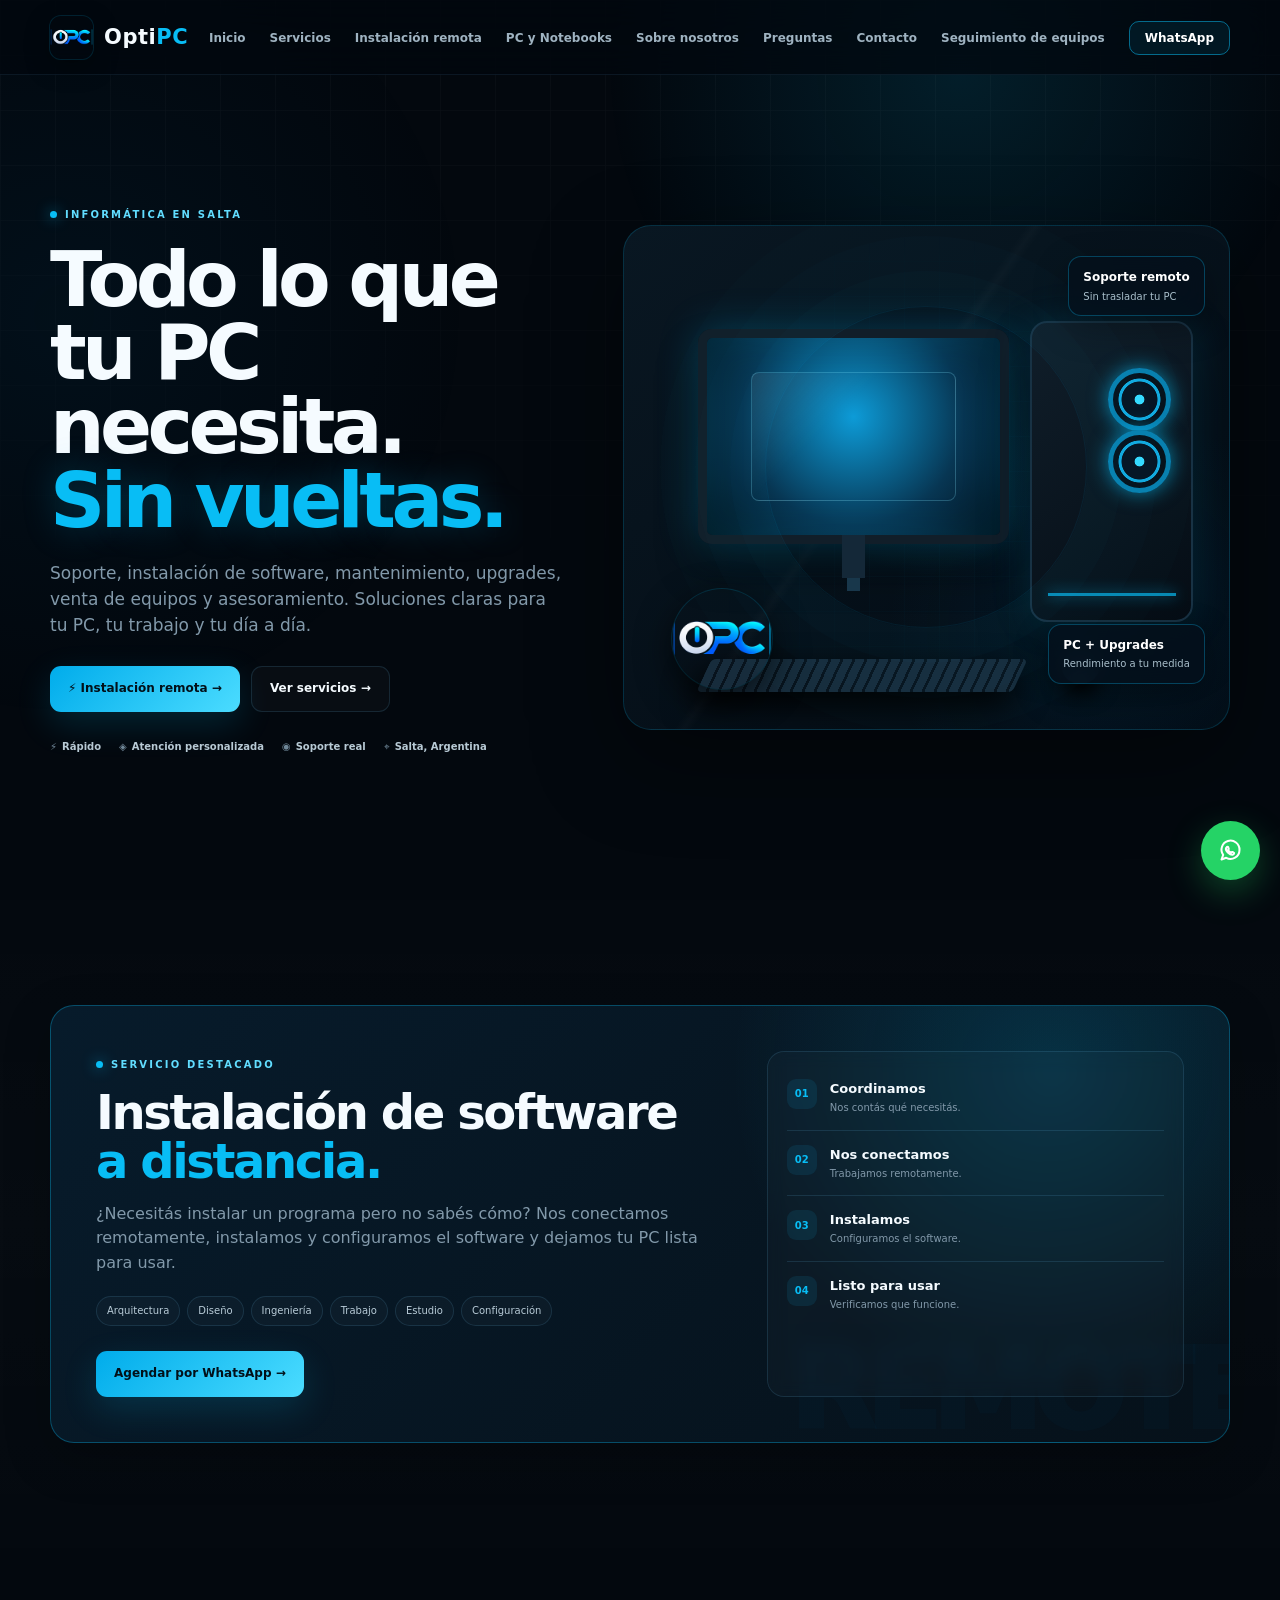
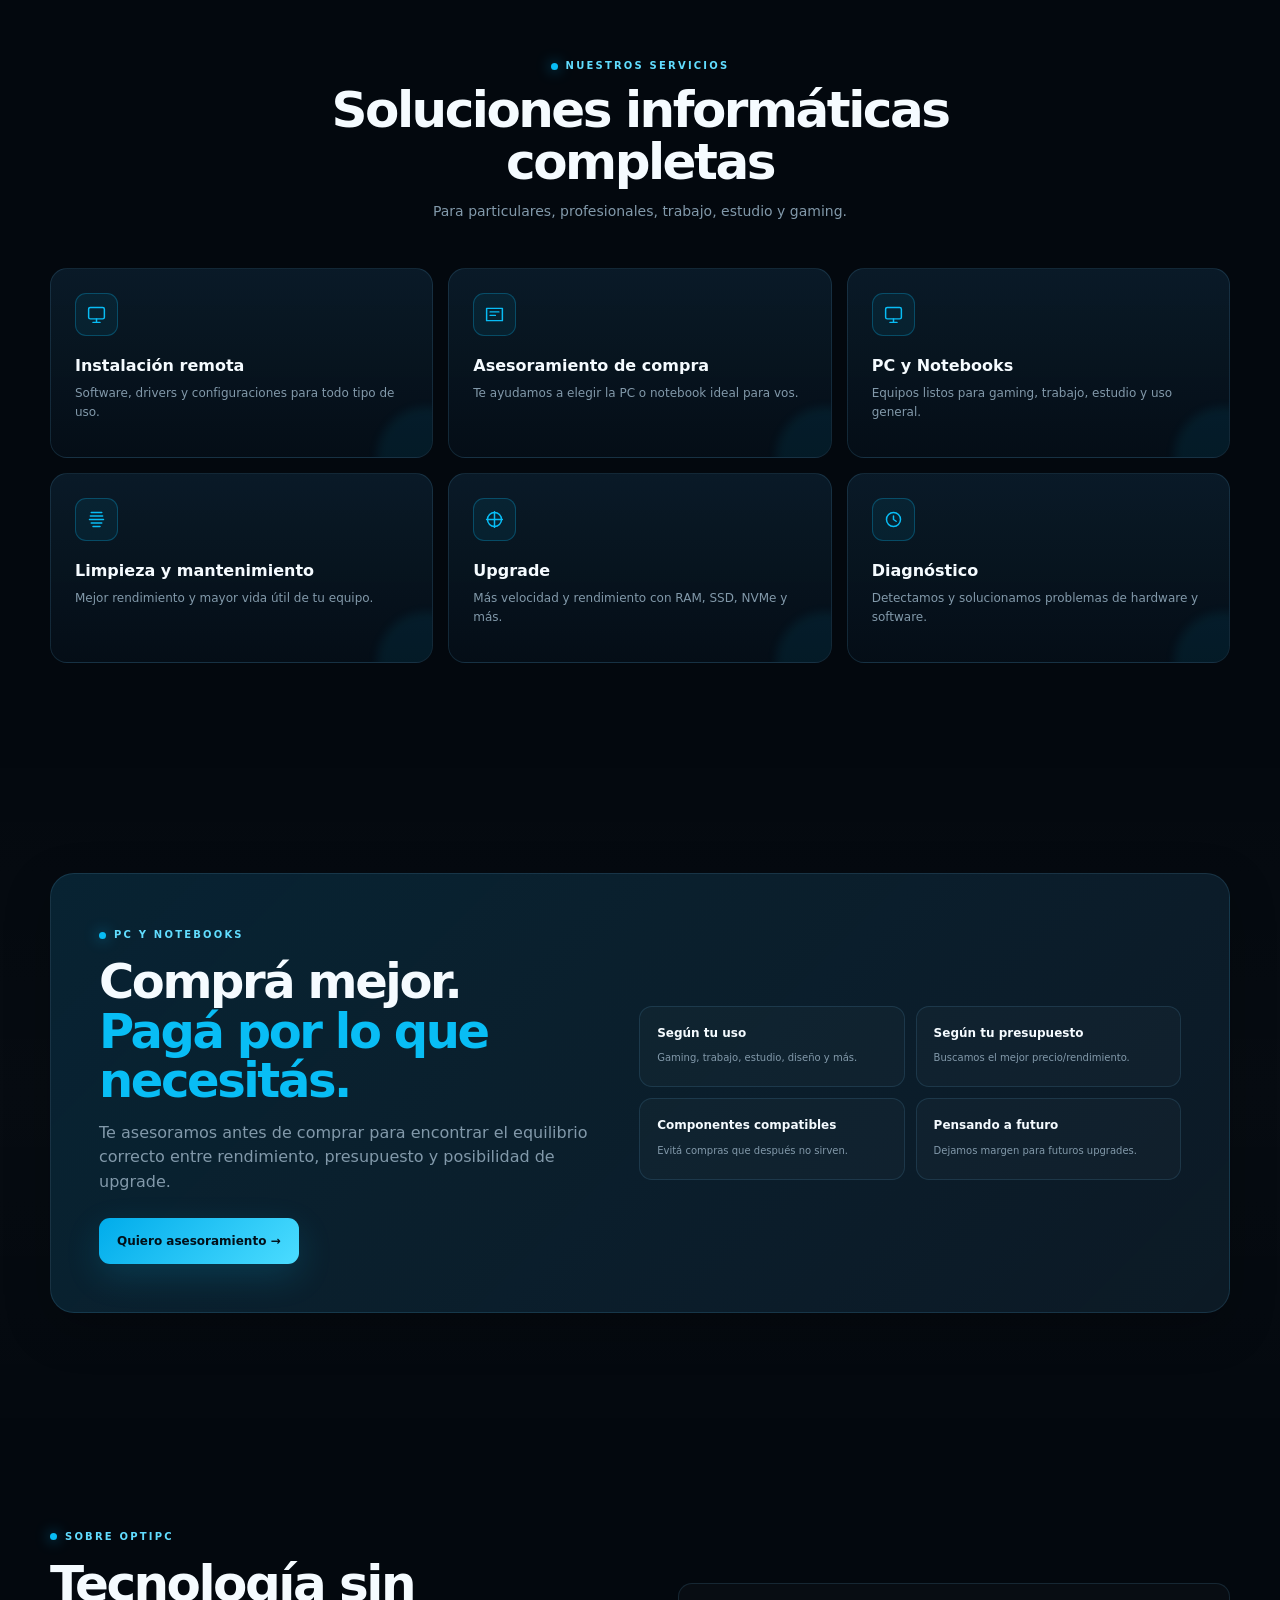
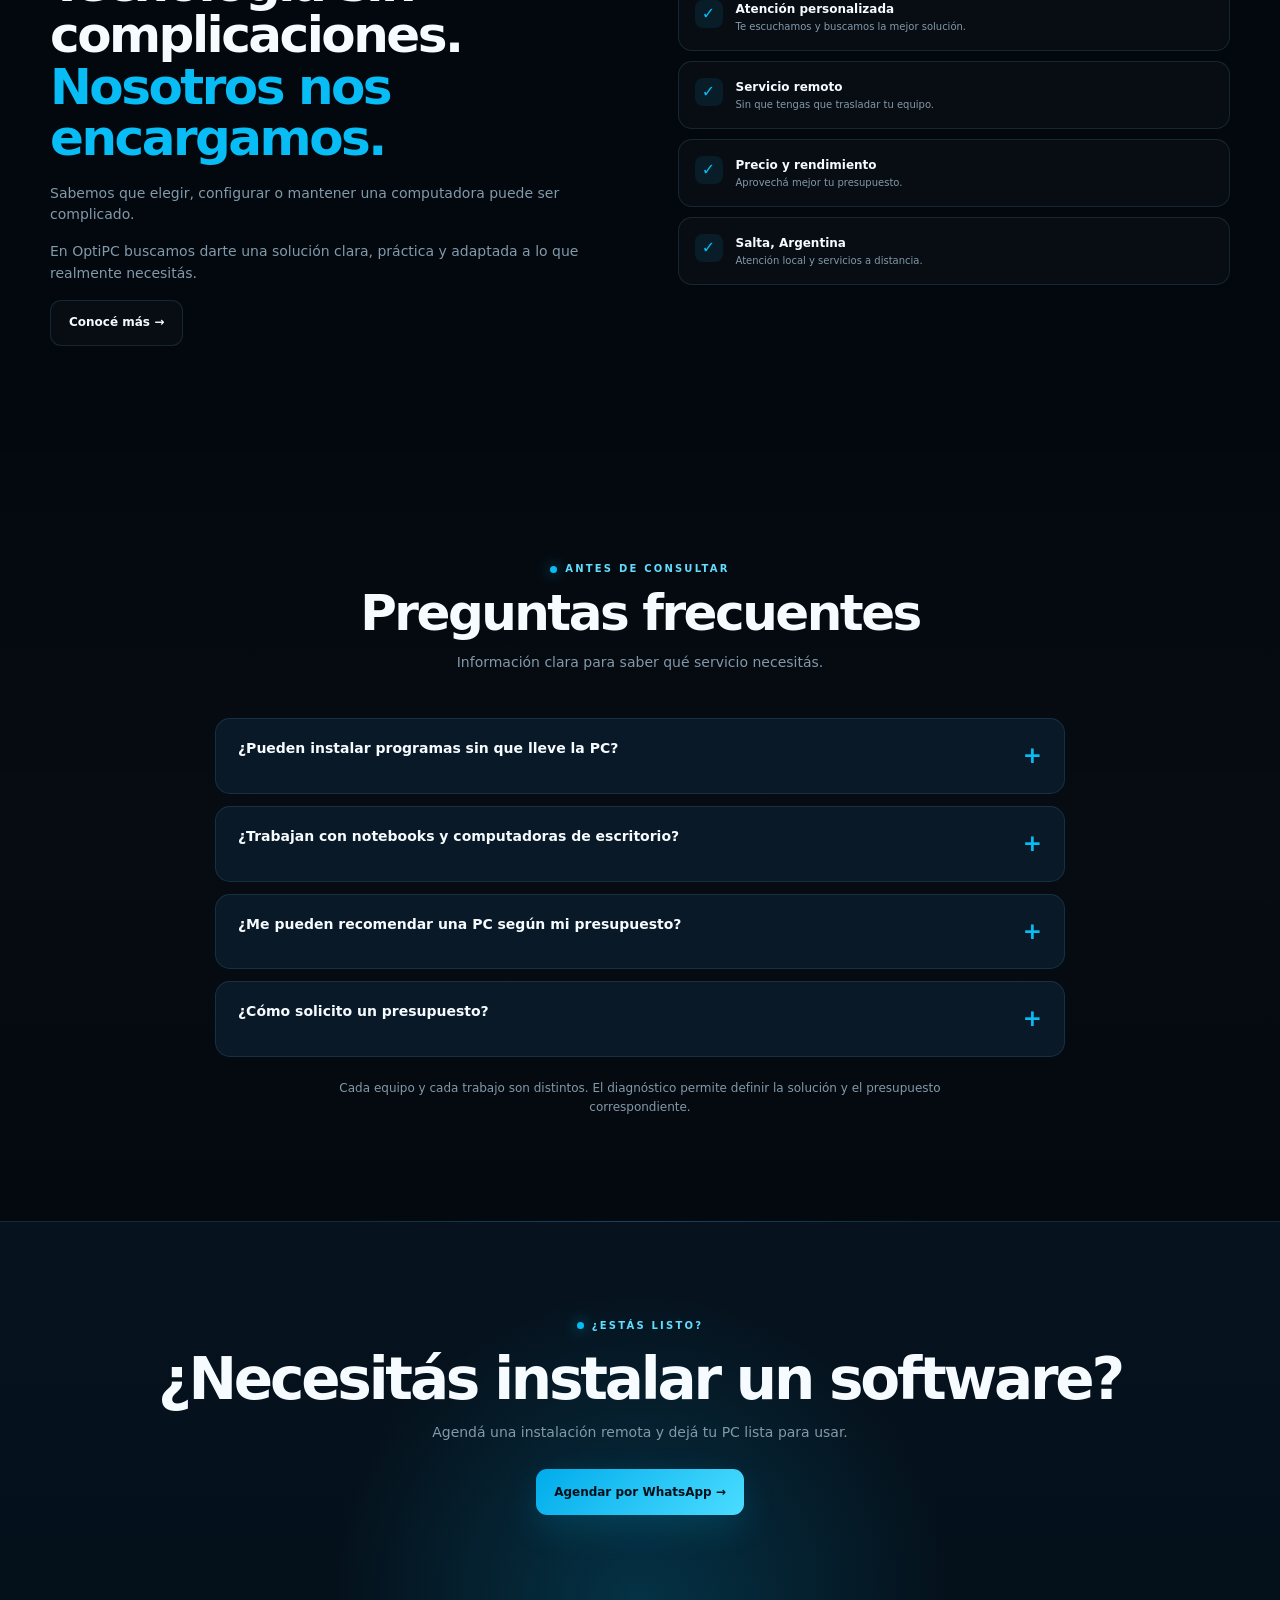
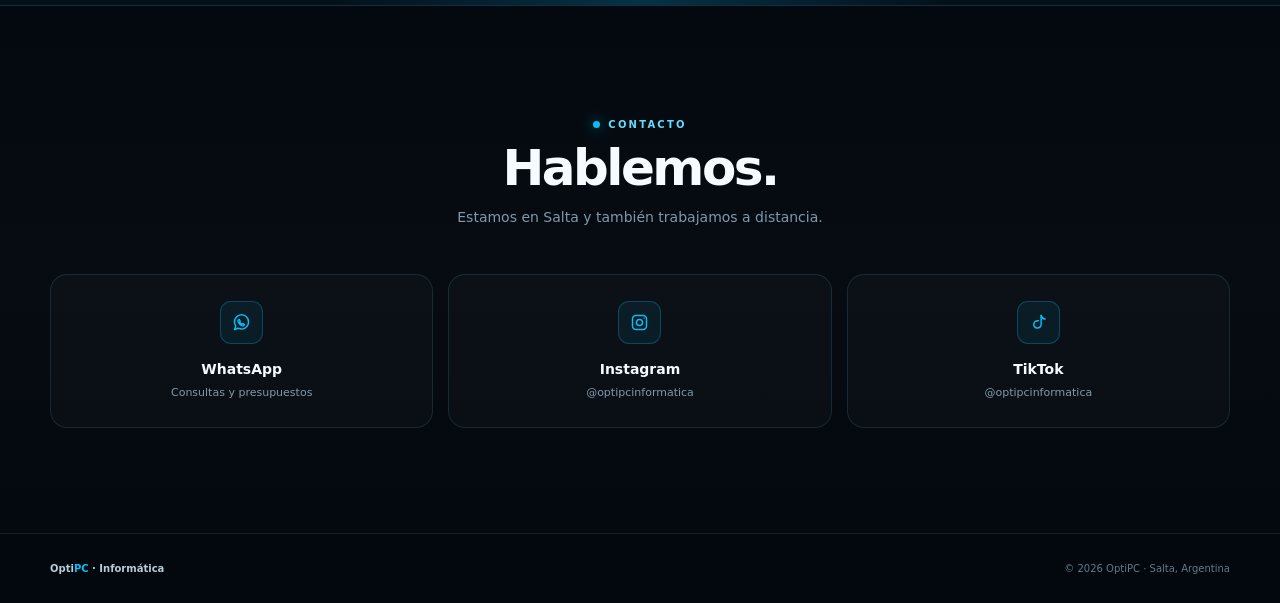
==== commit 5093d391: "Add files via upload" ====
--- a/index.html
+++ b/index.html
@@ -5,7 +5,7 @@
 
 <meta name="viewport" content="width=device-width,initial-scale=1,viewport-fit=cover">
 
-<title>OptiPC | Informática en Salta</title>
+<title>OPC | OptiPC Informática en Salta</title>
 
 <meta name="description" content="OptiPC: soporte informático, instalación de software a distancia, mantenimiento, upgrades, PC y notebooks y asesoramiento tecnológico en Salta.">
 
@@ -20,10 +20,11 @@
 <meta property="og:description" content="Todo lo que tu PC necesita. Sin vueltas.">
 <meta property="og:type" content="website">
 <meta property="og:locale" content="es_AR">
-<meta property="og:image" content="logo-optipc.jpg">
-
-<link rel="icon" href="logo-optipc.jpg">
-<link rel="apple-touch-icon" href="logo-optipc.jpg">
+<meta property="og:image" content="logo-horizontal.png">
+
+<link rel="icon" href="favicon.ico" sizes="any">
+<link rel="icon" type="image/png" sizes="192x192" href="favicon-192.png">
+<link rel="apple-touch-icon" href="apple-touch-icon.png">
 
 <style>
 
@@ -1902,6 +1903,17 @@
     }
 }
 
+
+/* Preguntas frecuentes */
+.faq-list{max-width:850px;margin:0 auto;display:grid;gap:12px}
+.faq-item{border:1px solid var(--line);border-radius:15px;background:rgba(11,29,44,.85);overflow:hidden}
+.faq-item summary{list-style:none;cursor:pointer;padding:19px 22px;font-size:14px;font-weight:800;display:flex;justify-content:space-between;gap:18px}
+.faq-item summary::-webkit-details-marker{display:none}
+.faq-item summary:after{content:"+";color:var(--cyan);font-size:23px}
+.faq-item[open] summary:after{content:"−"}
+.faq-item p{padding:0 22px 20px;color:var(--muted);font-size:13px;line-height:1.75}
+.section-note{color:var(--muted);text-align:center;font-size:12px;margin:22px auto 0;max-width:700px}
+
 </style>
 </head>
 
@@ -1920,7 +1932,7 @@
             <a class="brand" href="#inicio" aria-label="OptiPC inicio">
 
                 <img
-                    src="logo-optipc.jpg"
+                    src="isotipo-opc.png"
                     alt="Logo OptiPC"
                     width="43"
                     height="43"
@@ -1966,7 +1978,15 @@
                 </li>
 
                 <li>
+                    <a href="#preguntas">Preguntas</a>
+                </li>
+
+                <li>
                     <a href="#contacto">Contacto</a>
+                </li>
+
+                <li>
+                    <a href="https://optipc.ordenpro.app/estado.php" target="_blank" rel="noopener noreferrer">Seguimiento de equipos</a>
                 </li>
 
                 <li>
@@ -2084,7 +2104,7 @@
 
                 <img
                     class="hero-logo"
-                    src="logo-optipc.jpg"
+                    src="isotipo-opc.png"
                     alt="OptiPC Informática"
                 >
 
@@ -2657,6 +2677,36 @@
 </section>
 
 
+<!-- PREGUNTAS FRECUENTES -->
+<section id="preguntas">
+  <div class="wrap">
+    <div class="section-title reveal">
+      <div class="kicker">Antes de consultar</div>
+      <h2>Preguntas frecuentes</h2>
+      <p>Información clara para saber qué servicio necesitás.</p>
+    </div>
+    <div class="faq-list reveal">
+      <details class="faq-item">
+        <summary>¿Pueden instalar programas sin que lleve la PC?</summary>
+        <p>Sí. Cuando el equipo y la conexión lo permiten, coordinamos una sesión remota para instalar y configurar el software. Antes te indicamos qué necesitás tener preparado.</p>
+      </details>
+      <details class="faq-item">
+        <summary>¿Trabajan con notebooks y computadoras de escritorio?</summary>
+        <p>Sí. Brindamos asesoramiento, diagnóstico, mantenimiento y mejoras para PC de escritorio y notebooks. La solución depende del modelo y de la falla.</p>
+      </details>
+      <details class="faq-item">
+        <summary>¿Me pueden recomendar una PC según mi presupuesto?</summary>
+        <p>Sí. Contanos para qué la vas a usar y cuánto querés invertir. Te ayudamos a comparar opciones y priorizar componentes compatibles.</p>
+      </details>
+      <details class="faq-item">
+        <summary>¿Cómo solicito un presupuesto?</summary>
+        <p>Escribinos por WhatsApp con el modelo del equipo, una descripción del problema y, si podés, una foto o captura. Te orientamos sobre los próximos pasos.</p>
+      </details>
+    </div>
+    <p class="section-note">Cada equipo y cada trabajo son distintos. El diagnóstico permite definir la solución y el presupuesto correspondiente.</p>
+  </div>
+</section>
+
 <!-- =======================================================
      CTA
 ======================================================= -->
@@ -2976,4 +3026,4 @@
 </script>
 
 </body>
-</html>
+</html>
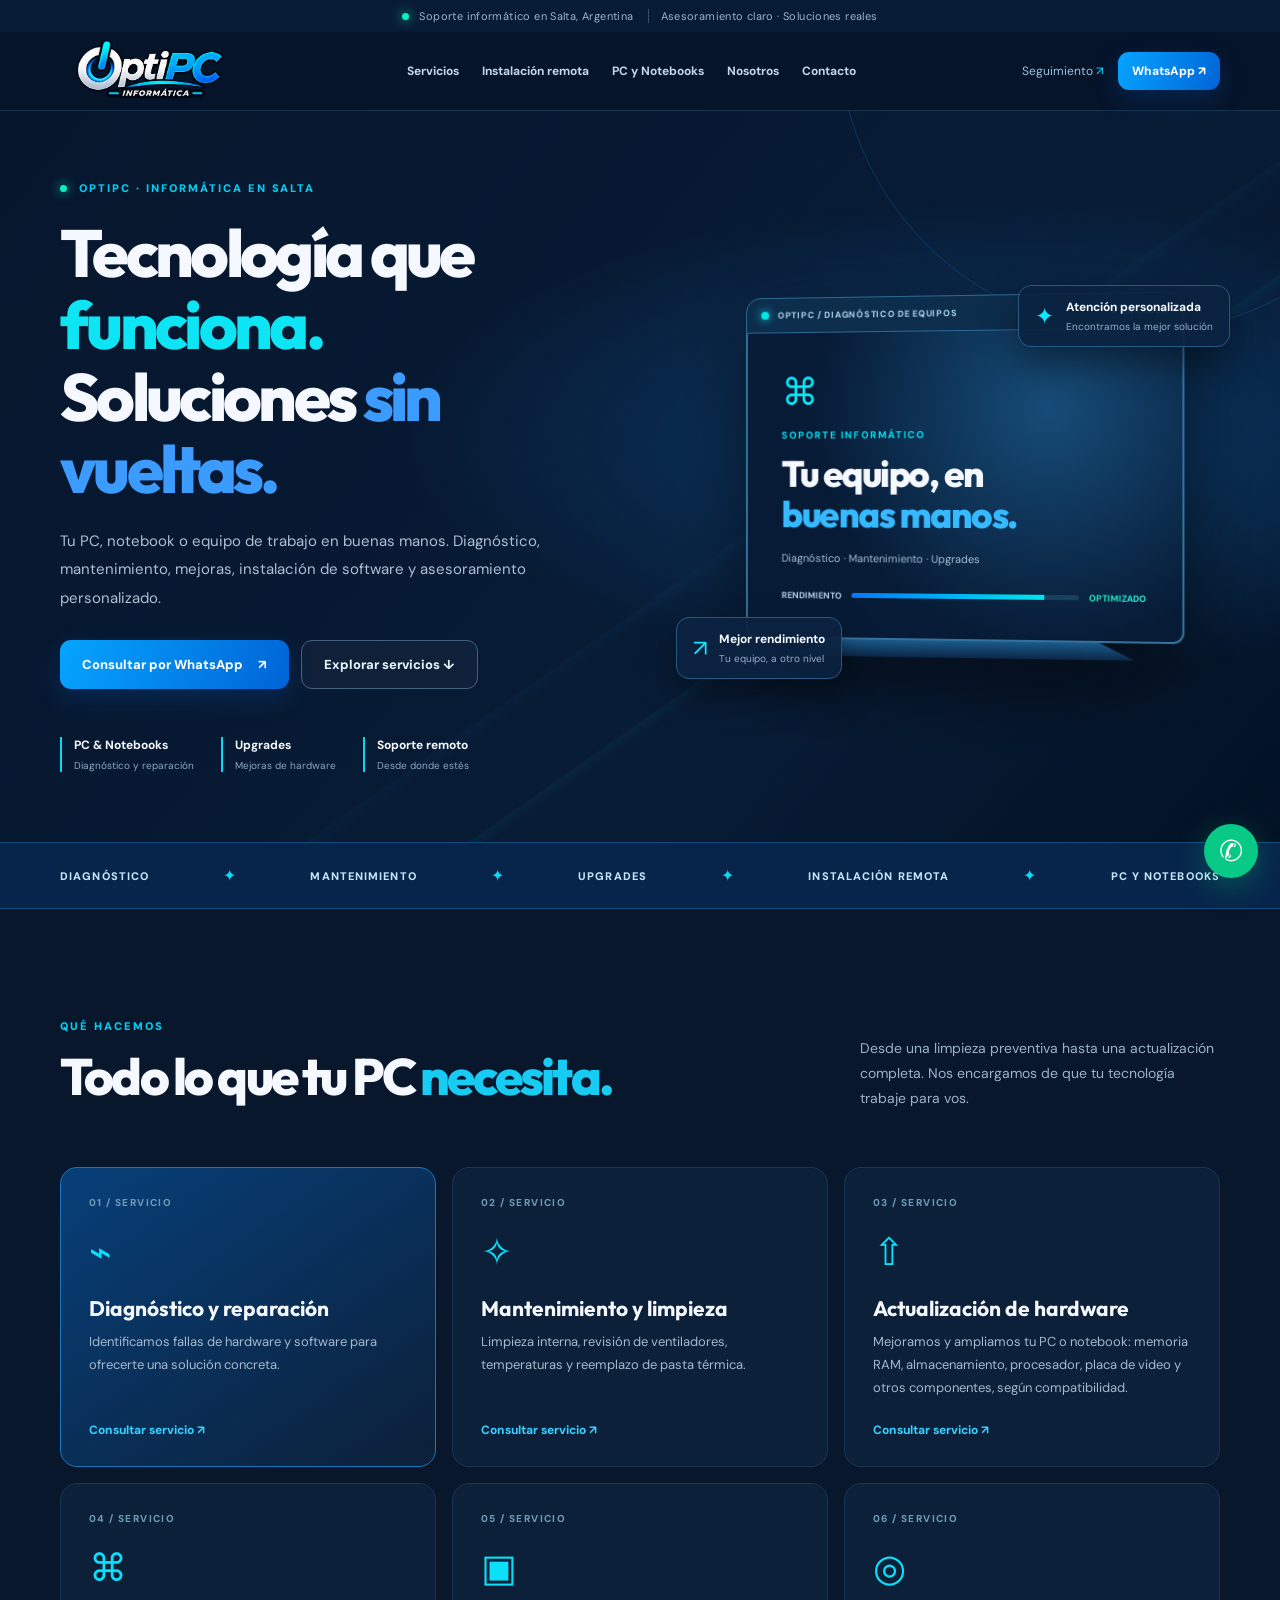
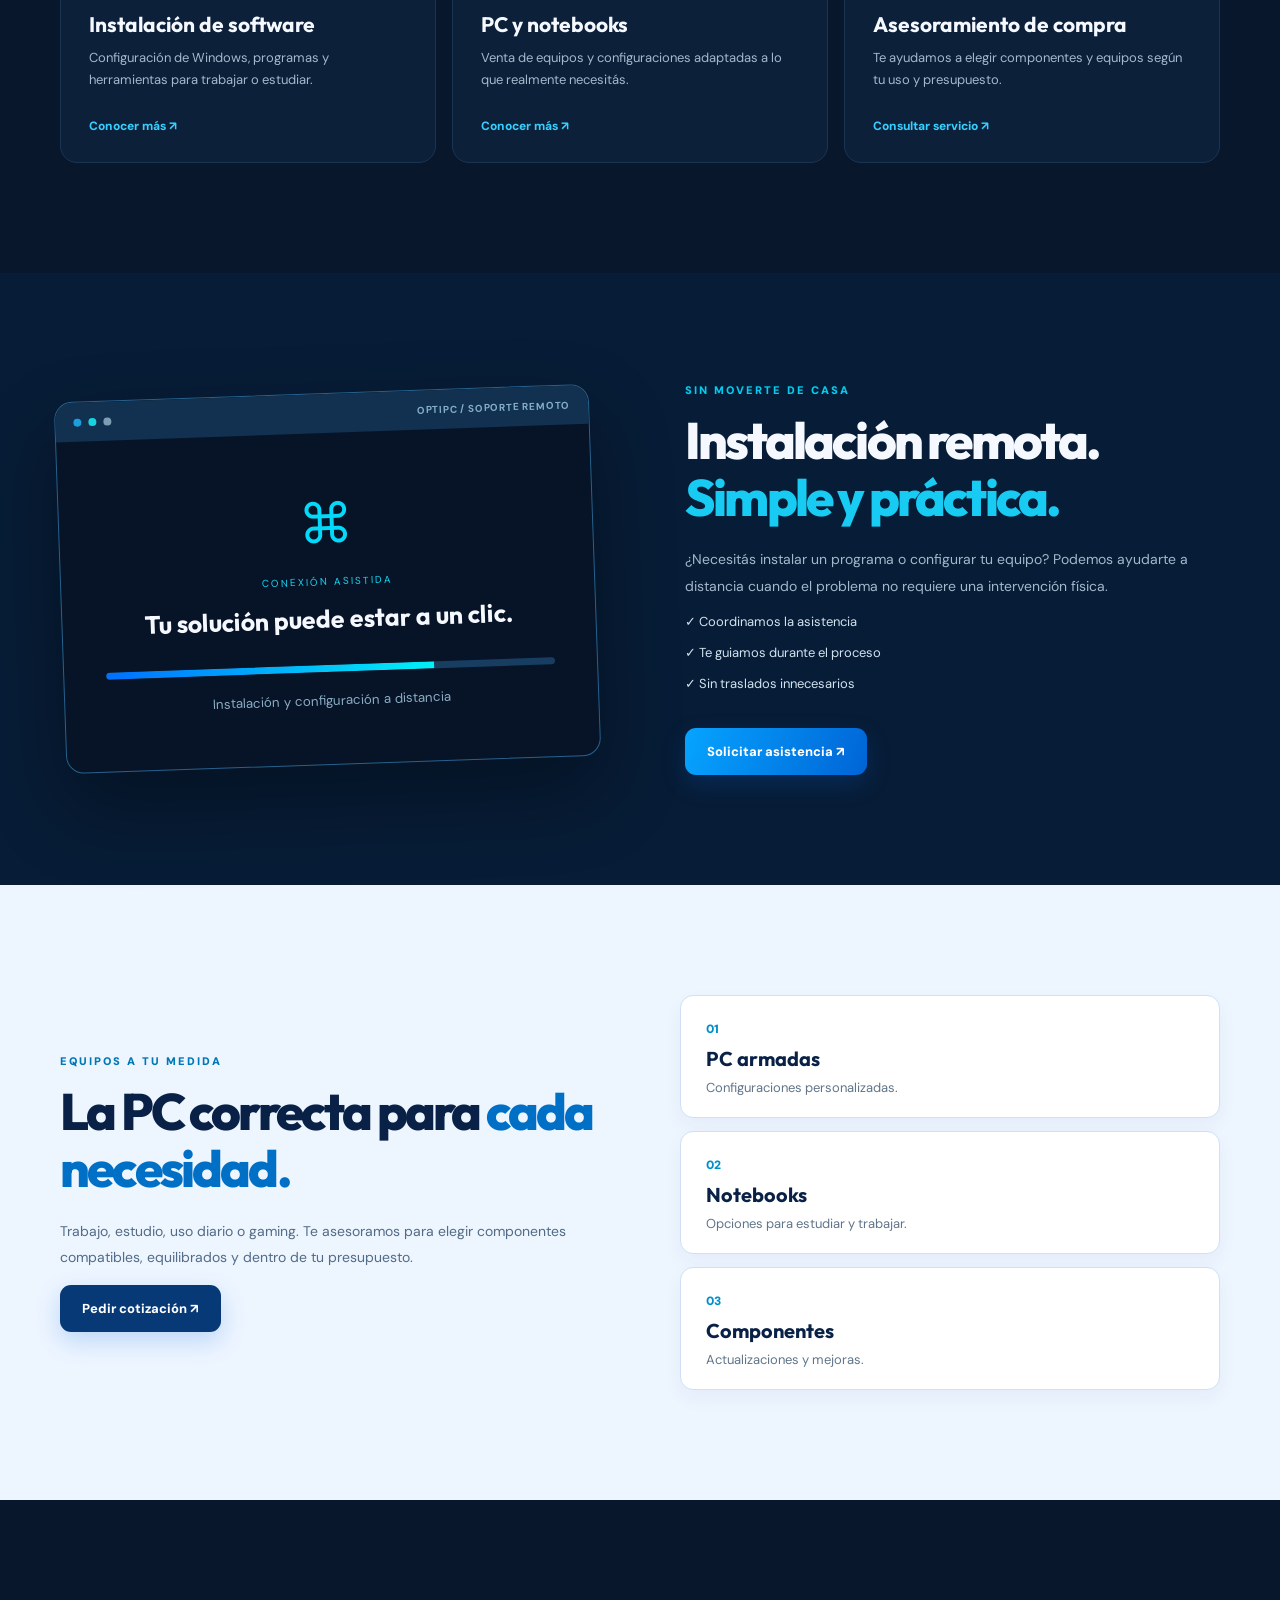
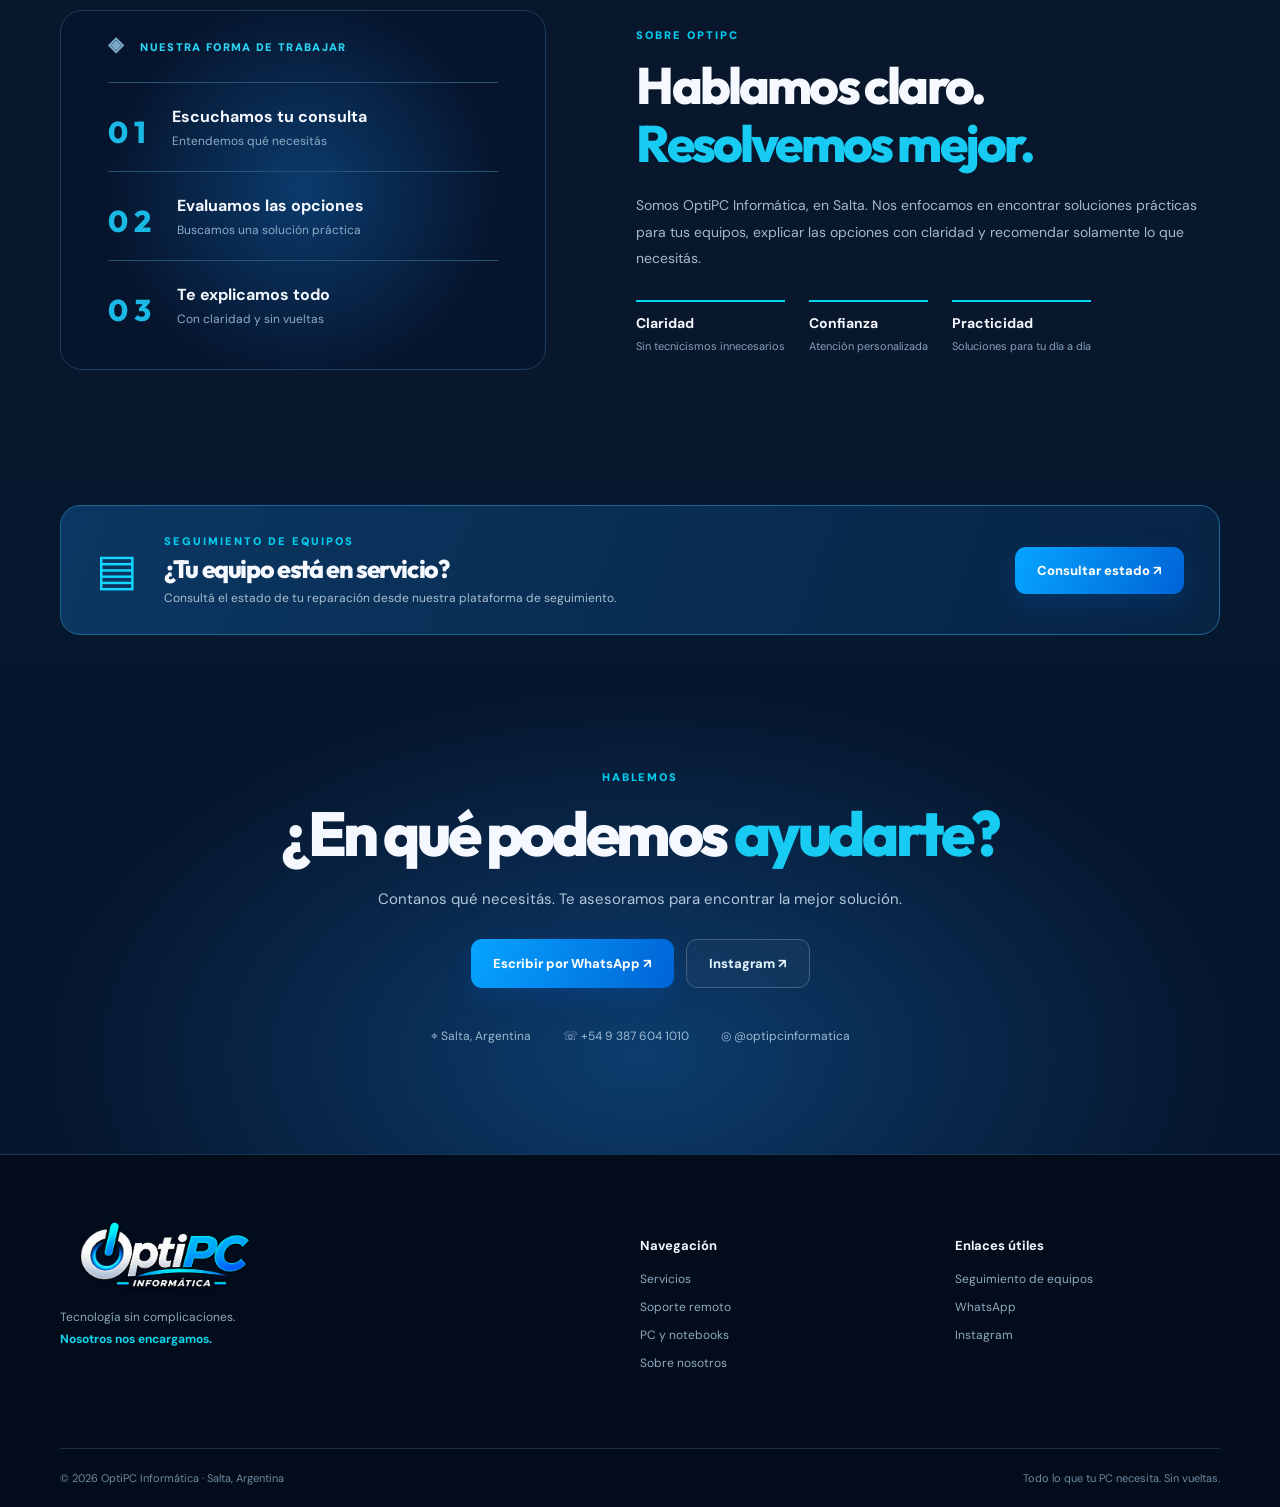
==== commit 5a90086c: "Add files via upload" ====
--- a/index.html
+++ b/index.html
@@ -1,3029 +1,37 @@
 <!doctype html>
-<html lang="es">
-<head>
-<meta charset="utf-8">
-
-<meta name="viewport" content="width=device-width,initial-scale=1,viewport-fit=cover">
-
-<title>OPC | OptiPC Informática en Salta</title>
-
-<meta name="description" content="OptiPC: soporte informático, instalación de software a distancia, mantenimiento, upgrades, PC y notebooks y asesoramiento tecnológico en Salta.">
-
-<meta name="keywords" content="OptiPC, informática Salta, soporte técnico Salta, instalación software, PC Salta, notebooks Salta, upgrade PC, mantenimiento PC">
-
-<meta name="author" content="OptiPC">
-<meta name="robots" content="index,follow">
-
-<meta name="theme-color" content="#050b12">
-
-<meta property="og:title" content="OptiPC | Informática en Salta">
-<meta property="og:description" content="Todo lo que tu PC necesita. Sin vueltas.">
-<meta property="og:type" content="website">
-<meta property="og:locale" content="es_AR">
-<meta property="og:image" content="logo-horizontal.png">
-
-<link rel="icon" href="favicon.ico" sizes="any">
-<link rel="icon" type="image/png" sizes="192x192" href="favicon-192.png">
-<link rel="apple-touch-icon" href="apple-touch-icon.png">
-
-<style>
-
-/* =========================================================
-   OPTIPC — VERSION 2.0
-   ========================================================= */
-
-:root{
-    --bg:#03080e;
-    --bg-soft:#06111b;
-    --panel:#081622;
-    --panel-2:#0b1c2b;
-
-    --cyan:#08bdf5;
-    --cyan-light:#61ddff;
-    --cyan-dark:#087fae;
-
-    --white:#f5fbff;
-    --text:#d7e5ed;
-    --muted:#8299aa;
-    --muted-2:#607889;
-
-    --line:rgba(95,175,215,.16);
-    --line-strong:rgba(8,189,245,.35);
-
-    --green:#25d366;
-
-    --max:1180px;
-
-    --shadow:0 30px 90px rgba(0,0,0,.38);
-    --shadow-soft:0 15px 45px rgba(0,0,0,.25);
-
-    --radius:20px;
-}
-
-/* RESET */
-
-*{
-    box-sizing:border-box;
-    margin:0;
-    padding:0;
-}
-
-html{
-    scroll-behavior:smooth;
-    scroll-padding-top:90px;
-}
-
-body{
-    font-family:
-        Inter,
-        ui-sans-serif,
-        system-ui,
-        -apple-system,
-        BlinkMacSystemFont,
-        "Segoe UI",
-        Arial,
-        sans-serif;
-
-    color:var(--white);
-    background:var(--bg);
-
-    line-height:1.55;
-    overflow-x:hidden;
-
-    -webkit-font-smoothing:antialiased;
-    text-rendering:optimizeLegibility;
-}
-
-body:before{
-    content:"";
-    position:fixed;
-    inset:0;
-    z-index:-3;
-    pointer-events:none;
-
-    background:
-        radial-gradient(
-            circle at 75% 8%,
-            rgba(8,189,245,.12),
-            transparent 28%
-        ),
-        radial-gradient(
-            circle at 5% 35%,
-            rgba(0,110,170,.08),
-            transparent 30%
-        );
-}
-
-body:after{
-    content:"";
-    position:fixed;
-    inset:0;
-    z-index:-2;
-    pointer-events:none;
-
-    opacity:.035;
-
-    background-image:
-        linear-gradient(rgba(255,255,255,.8) 1px,transparent 1px),
-        linear-gradient(90deg,rgba(255,255,255,.8) 1px,transparent 1px);
-
-    background-size:55px 55px;
-
-    mask-image:linear-gradient(
-        to bottom,
-        black,
-        transparent 80%
-    );
-}
-
-a{
-    color:inherit;
-    text-decoration:none;
-}
-
-button{
-    font:inherit;
-}
-
-img{
-    max-width:100%;
-    display:block;
-}
-
-.wrap{
-    width:min(var(--max),calc(100% - 36px));
-    margin:auto;
-}
-
-/* =========================================================
-   HEADER
-   ========================================================= */
-
-header{
-    position:fixed;
-    z-index:100;
-    top:0;
-    left:0;
-    right:0;
-
-    background:rgba(2,8,14,.72);
-    backdrop-filter:blur(20px);
-    -webkit-backdrop-filter:blur(20px);
-
-    border-bottom:1px solid rgba(100,180,220,.10);
-}
-
-nav{
-    height:74px;
-
-    display:flex;
-    align-items:center;
-    justify-content:space-between;
-}
-
-.brand{
-    display:flex;
-    align-items:center;
-    gap:11px;
-}
-
-.brand img{
-    width:43px;
-    height:43px;
-
-    object-fit:cover;
-
-    border-radius:11px;
-
-    box-shadow:
-        0 0 0 1px rgba(8,189,245,.15),
-        0 8px 25px rgba(0,0,0,.35);
-}
-
-.brand b{
-    font-size:21px;
-    font-weight:900;
-    letter-spacing:.025em;
-}
-
-.brand b span{
-    color:var(--cyan);
-}
-
-.nav{
-    display:flex;
-    align-items:center;
-    gap:24px;
-
-    list-style:none;
-}
-
-.nav a{
-    position:relative;
-
-    font-size:12px;
-    font-weight:750;
-
-    color:#9fb3c1;
-
-    transition:.2s ease;
-}
-
-.nav a:not(.wa):after{
-    content:"";
-    position:absolute;
-
-    left:0;
-    right:100%;
-    bottom:-7px;
-
-    height:1px;
-
-    background:var(--cyan);
-
-    transition:.25s ease;
-}
-
-.nav a:hover{
-    color:#fff;
-}
-
-.nav a:not(.wa):hover:after{
-    right:0;
-}
-
-.nav .wa{
-    padding:9px 15px;
-
-    border:1px solid rgba(8,189,245,.5);
-    border-radius:10px;
-
-    color:#fff;
-
-    background:rgba(8,189,245,.08);
-
-    transition:.2s ease;
-}
-
-.nav .wa:hover{
-    background:rgba(8,189,245,.16);
-    transform:translateY(-1px);
-}
-
-.menu{
-    display:none;
-
-    border:0;
-    background:none;
-
-    color:#fff;
-
-    cursor:pointer;
-
-    font-size:27px;
-}
-
-/* =========================================================
-   HERO
-   ========================================================= */
-
-.hero{
-    min-height:100svh;
-
-    padding:135px 0 80px;
-
-    display:flex;
-    align-items:center;
-
-    position:relative;
-}
-
-.hero-grid{
-    display:grid;
-
-    grid-template-columns:
-        minmax(0,.92fr)
-        minmax(0,1.08fr);
-
-    gap:55px;
-
-    align-items:center;
-}
-
-.kicker{
-    display:inline-flex;
-    align-items:center;
-    gap:8px;
-
-    color:var(--cyan-light);
-
-    font-size:10px;
-    font-weight:900;
-
-    letter-spacing:.22em;
-    text-transform:uppercase;
-}
-
-.kicker:before{
-    content:"";
-
-    width:7px;
-    height:7px;
-
-    border-radius:50%;
-
-    background:var(--cyan);
-
-    box-shadow:0 0 14px rgba(8,189,245,.7);
-}
-
-h1{
-    max-width:700px;
-
-    font-size:clamp(46px,6vw,78px);
-
-    line-height:.96;
-
-    letter-spacing:-.06em;
-
-    margin:17px 0 22px;
-}
-
-h1 span{
-    color:var(--cyan);
-
-    text-shadow:
-        0 0 35px rgba(8,189,245,.25);
-}
-
-.lead{
-    max-width:590px;
-
-    color:var(--muted);
-
-    font-size:17px;
-
-    margin-bottom:27px;
-}
-
-.actions{
-    display:flex;
-    gap:11px;
-    flex-wrap:wrap;
-}
-
-.btn{
-    min-height:46px;
-
-    display:inline-flex;
-    align-items:center;
-    justify-content:center;
-    gap:8px;
-
-    padding:12px 18px;
-
-    border-radius:11px;
-
-    font-size:12px;
-    font-weight:900;
-
-    transition:
-        transform .2s ease,
-        box-shadow .2s ease,
-        border-color .2s ease,
-        background .2s ease;
-}
-
-.primary{
-    color:#021019;
-
-    background:
-        linear-gradient(
-            135deg,
-            #00aceb,
-            #4bdcff
-        );
-
-    box-shadow:
-        0 12px 35px rgba(0,190,250,.16);
-}
-
-.primary:hover{
-    transform:translateY(-3px);
-
-    box-shadow:
-        0 18px 45px rgba(0,190,250,.28);
-}
-
-.secondary{
-    border:1px solid var(--line);
-
-    background:rgba(255,255,255,.025);
-}
-
-.secondary:hover{
-    transform:translateY(-2px);
-
-    border-color:var(--line-strong);
-
-    background:rgba(8,189,245,.05);
-}
-
-.trust{
-    display:flex;
-    flex-wrap:wrap;
-    gap:18px;
-
-    margin-top:27px;
-
-    color:#6f8798;
-
-    font-size:10px;
-}
-
-.trust span{
-    display:flex;
-    align-items:center;
-    gap:5px;
-}
-
-.trust b{
-    color:#b8cad5;
-}
-
-/* =========================================================
-   HERO VISUAL
-   ========================================================= */
-
-.visual{
-    position:relative;
-
-    min-height:505px;
-
-    overflow:hidden;
-
-    border-radius:28px;
-
-    border:1px solid rgba(8,189,245,.18);
-
-    background:
-        radial-gradient(
-            circle at 50% 45%,
-            rgba(8,189,245,.15),
-            transparent 30%
-        ),
-        radial-gradient(
-            circle at 80% 80%,
-            rgba(0,104,160,.12),
-            transparent 35%
-        ),
-        linear-gradient(
-            145deg,
-            #091722,
-            #030b13
-        );
-
-    box-shadow:var(--shadow);
-}
-
-.visual:before{
-    content:"";
-
-    position:absolute;
-    inset:0;
-
-    background:
-        linear-gradient(
-            125deg,
-            transparent 0 42%,
-            rgba(255,255,255,.025) 43%,
-            transparent 44%
-        );
-
-    opacity:.8;
-}
-
-.visual:after{
-    content:"";
-
-    position:absolute;
-
-    width:320px;
-    height:320px;
-
-    left:50%;
-    top:48%;
-
-    transform:translate(-50%,-50%);
-
-    border-radius:50%;
-
-    border:1px solid rgba(8,189,245,.08);
-
-    box-shadow:
-        0 0 0 35px rgba(8,189,245,.015),
-        0 0 0 70px rgba(8,189,245,.012),
-        0 0 0 105px rgba(8,189,245,.009);
-}
-
-/* TECH GRID */
-
-.tech-grid{
-    position:absolute;
-    inset:0;
-
-    opacity:.18;
-
-    background-image:
-        linear-gradient(rgba(8,189,245,.22) 1px,transparent 1px),
-        linear-gradient(90deg,rgba(8,189,245,.22) 1px,transparent 1px);
-
-    background-size:35px 35px;
-
-    mask-image:
-        radial-gradient(
-            circle at center,
-            black,
-            transparent 68%
-        );
-}
-
-/* PC */
-
-.pc-art{
-    position:absolute;
-
-    left:8%;
-    right:5%;
-    top:14%;
-    bottom:4%;
-}
-
-/* MONITOR */
-
-.monitor{
-    position:absolute;
-
-    left:5%;
-    top:8%;
-
-    width:59%;
-    height:52%;
-
-    border:9px solid #111e29;
-
-    border-radius:14px;
-
-    background:
-        radial-gradient(
-            circle at 50% 40%,
-            #0d9bd7,
-            #073653 58%,
-            #020d16 100%
-        );
-
-    box-shadow:
-        0 0 40px rgba(0,188,255,.24),
-        inset 0 0 40px rgba(0,200,255,.13),
-        0 25px 40px rgba(0,0,0,.4);
-}
-
-.monitor:before{
-    content:"";
-
-    position:absolute;
-
-    left:15%;
-    right:15%;
-    top:17%;
-    bottom:17%;
-
-    border-radius:8px;
-
-    border:1px solid rgba(130,230,255,.25);
-
-    background:
-        linear-gradient(
-            135deg,
-            rgba(255,255,255,.08),
-            transparent 40%
-        );
-}
-
-.monitor:after{
-    content:"";
-
-    position:absolute;
-
-    left:46%;
-    bottom:-22%;
-
-    width:8%;
-    height:22%;
-
-    background:#142838;
-
-    box-shadow:
-        0 18px 0 -5px #18374b;
-}
-
-/* CASE */
-
-.case{
-    position:absolute;
-
-    right:1%;
-    top:6%;
-
-    width:31%;
-    height:73%;
-
-    border-radius:17px;
-
-    border:2px solid #183244;
-
-    background:
-        linear-gradient(
-            145deg,
-            #101e2a,
-            #050d15
-        );
-
-    box-shadow:
-        0 0 40px rgba(0,181,245,.15),
-        0 30px 50px rgba(0,0,0,.45);
-}
-
-.case:before,
-.case:after{
-    content:"";
-
-    position:absolute;
-
-    right:13%;
-
-    width:53px;
-    height:53px;
-
-    border-radius:50%;
-
-    border:5px solid #087fae;
-
-    background:
-        radial-gradient(
-            circle,
-            #36dcff 0 12%,
-            #061321 14% 47%,
-            #12a9df 49% 55%,
-            #06111b 57%
-        );
-
-    box-shadow:
-        0 0 20px rgba(8,189,245,.65);
-}
-
-.case:before{
-    top:15%;
-}
-
-.case:after{
-    top:36%;
-}
-
-.case-glow{
-    position:absolute;
-
-    left:10%;
-    right:10%;
-    bottom:8%;
-
-    height:3px;
-
-    background:var(--cyan);
-
-    box-shadow:
-        0 0 14px var(--cyan);
-
-    opacity:.7;
-}
-
-/* KEYBOARD */
-
-.keyboard{
-    position:absolute;
-
-    left:6%;
-    bottom:4%;
-
-    width:60%;
-    height:8%;
-
-    transform:skewX(-25deg);
-
-    border-radius:5px;
-
-    background:
-        repeating-linear-gradient(
-            90deg,
-            #172c3c 0 9px,
-            #08131d 9px 12px
-        );
-
-    box-shadow:
-        0 12px 30px #000;
-}
-
-/* MOUSE */
-
-.mouse{
-    position:absolute;
-
-    right:19%;
-    bottom:6%;
-
-    width:7%;
-    height:8%;
-
-    border-radius:50%;
-
-    background:#13293a;
-
-    box-shadow:
-        0 10px 20px #000;
-}
-
-/* LOGO */
-
-.hero-logo{
-    position:absolute;
-
-    left:8%;
-    bottom:8%;
-
-    z-index:4;
-
-    width:100px;
-
-    border-radius:50%;
-
-    box-shadow:
-        0 12px 35px rgba(0,0,0,.65),
-        0 0 0 1px rgba(8,189,245,.2);
-}
-
-/* BADGES */
-
-.badge{
-    position:absolute;
-    z-index:6;
-
-    padding:11px 14px;
-
-    border:1px solid rgba(8,189,245,.3);
-
-    background:rgba(4,16,27,.78);
-
-    backdrop-filter:blur(14px);
-    -webkit-backdrop-filter:blur(14px);
-
-    border-radius:13px;
-
-    color:#a9bfcb;
-
-    font-size:10px;
-
-    box-shadow:
-        0 12px 35px rgba(0,0,0,.3);
-}
-
-.badge strong{
-    display:block;
-
-    color:#fff;
-
-    font-size:12px;
-
-    margin-bottom:2px;
-}
-
-.b1{
-    right:4%;
-    bottom:9%;
-}
-
-.b2{
-    right:4%;
-    top:6%;
-}
-
-/* =========================================================
-   SECTIONS
-   ========================================================= */
-
-section{
-    position:relative;
-
-    padding:105px 0;
-}
-
-section:nth-of-type(even){
-    background:
-        linear-gradient(
-            180deg,
-            rgba(255,255,255,.008),
-            rgba(255,255,255,.018),
-            rgba(255,255,255,.008)
-        );
-}
-
-.section-title{
-    max-width:720px;
-
-    text-align:center;
-
-    margin:0 auto 45px;
-}
-
-.section-title .kicker{
-    margin-bottom:10px;
-}
-
-.section-title h2{
-    font-size:clamp(32px,4.5vw,50px);
-
-    line-height:1.04;
-
-    letter-spacing:-.05em;
-}
-
-.section-title p{
-    color:var(--muted);
-
-    margin-top:13px;
-
-    font-size:14px;
-}
-
-/* =========================================================
-   REMOTE
-   ========================================================= */
-
-.remote{
-    position:relative;
-
-    overflow:hidden;
-
-    border:1px solid rgba(8,189,245,.32);
-
-    border-radius:24px;
-
-    padding:45px;
-
-    display:grid;
-
-    grid-template-columns:
-        minmax(0,1.2fr)
-        minmax(290px,.8fr);
-
-    gap:45px;
-
-    background:
-        radial-gradient(
-            circle at 85% 15%,
-            rgba(8,189,245,.17),
-            transparent 30%
-        ),
-        linear-gradient(
-            135deg,
-            #071b2b,
-            #06111a
-        );
-
-    box-shadow:var(--shadow-soft);
-}
-
-.remote:before{
-    content:"REMOTE";
-
-    position:absolute;
-
-    right:-20px;
-    bottom:-35px;
-
-    font-size:110px;
-
-    font-weight:1000;
-
-    letter-spacing:-.08em;
-
-    color:rgba(8,189,245,.025);
-
-    pointer-events:none;
-}
-
-.remote h2{
-    font-size:clamp(32px,4vw,48px);
-
-    line-height:1.03;
-
-    letter-spacing:-.05em;
-
-    margin:12px 0 15px;
-}
-
-.remote h2 span{
-    color:var(--cyan);
-}
-
-.remote p{
-    max-width:650px;
-
-    color:var(--muted);
-
-    margin-bottom:20px;
-}
-
-.tags{
-    display:flex;
-
-    flex-wrap:wrap;
-
-    gap:7px;
-
-    margin-bottom:25px;
-}
-
-.tag{
-    padding:6px 10px;
-
-    border:1px solid var(--line);
-
-    border-radius:999px;
-
-    background:rgba(255,255,255,.025);
-
-    color:#b8cbd7;
-
-    font-size:10px;
-}
-
-/* STEPS */
-
-.steps{
-    position:relative;
-    z-index:2;
-
-    border:1px solid var(--line);
-
-    border-radius:17px;
-
-    padding:13px 19px;
-
-    background:rgba(255,255,255,.025);
-
-    backdrop-filter:blur(8px);
-}
-
-.step{
-    display:flex;
-
-    gap:13px;
-
-    padding:14px 0;
-
-    border-bottom:1px solid var(--line);
-}
-
-.step:last-child{
-    border-bottom:0;
-}
-
-.num{
-    width:30px;
-    height:30px;
-
-    display:grid;
-    place-items:center;
-
-    flex:none;
-
-    border-radius:9px;
-
-    background:rgba(8,189,245,.1);
-
-    color:var(--cyan);
-
-    font-size:10px;
-    font-weight:900;
-}
-
-.step b{
-    display:block;
-
-    font-size:13px;
-}
-
-.step small{
-    display:block;
-
-    color:var(--muted);
-
-    font-size:10px;
-
-    margin-top:1px;
-}
-
-/* =========================================================
-   SERVICES
-   ========================================================= */
-
-.services{
-    display:grid;
-
-    grid-template-columns:
-        repeat(3,minmax(0,1fr));
-
-    gap:15px;
-}
-
-.card{
-    position:relative;
-
-    min-height:190px;
-
-    padding:24px;
-
-    overflow:hidden;
-
-    border:1px solid var(--line);
-
-    border-radius:17px;
-
-    background:
-        linear-gradient(
-            180deg,
-            rgba(11,29,44,.85),
-            rgba(5,15,24,.9)
-        );
-
-    transition:
-        transform .25s ease,
-        border-color .25s ease,
-        box-shadow .25s ease;
-}
-
-.card:after{
-    content:"";
-
-    position:absolute;
-
-    width:100px;
-    height:100px;
-
-    right:-45px;
-    bottom:-50px;
-
-    border-radius:50%;
-
-    background:rgba(8,189,245,.07);
-
-    filter:blur(5px);
-
-    transition:.3s ease;
-}
-
-.card:hover{
-    transform:translateY(-6px);
-
-    border-color:rgba(8,189,245,.42);
-
-    box-shadow:
-        0 18px 45px rgba(0,0,0,.3);
-}
-
-.card:hover:after{
-    transform:scale(1.5);
-}
-
-.icon{
-    width:43px;
-    height:43px;
-
-    display:grid;
-    place-items:center;
-
-    margin-bottom:18px;
-
-    border:1px solid rgba(8,189,245,.28);
-
-    border-radius:11px;
-
-    color:var(--cyan);
-
-    background:rgba(8,189,245,.065);
-}
-
-.icon svg{
-    width:21px;
-    height:21px;
-
-    fill:none;
-
-    stroke:currentColor;
-
-    stroke-width:1.7;
-
-    stroke-linecap:round;
-    stroke-linejoin:round;
-}
-
-.card h3{
-    font-size:16px;
-
-    margin-bottom:6px;
-}
-
-.card p{
-    color:var(--muted);
-
-    font-size:12px;
-}
-
-/* =========================================================
-   BUY
-   ========================================================= */
-
-.buy{
-    display:grid;
-
-    grid-template-columns:
-        minmax(0,.95fr)
-        minmax(0,1.05fr);
-
-    gap:50px;
-
-    align-items:center;
-
-    padding:48px;
-
-    border:1px solid var(--line);
-
-    border-radius:24px;
-
-    background:
-        linear-gradient(
-            135deg,
-            rgba(8,189,245,.08),
-            rgba(255,255,255,.015)
-        ),
-        var(--panel);
-
-    box-shadow:var(--shadow-soft);
-}
-
-.buy h2{
-    font-size:clamp(32px,4vw,48px);
-
-    line-height:1.03;
-
-    letter-spacing:-.05em;
-
-    margin:11px 0 15px;
-}
-
-.buy h2 span{
-    color:var(--cyan);
-}
-
-.buy p{
-    color:var(--muted);
-
-    margin-bottom:23px;
-}
-
-.points{
-    display:grid;
-
-    grid-template-columns:1fr 1fr;
-
-    gap:11px;
-}
-
-.point{
-    padding:17px;
-
-    border:1px solid var(--line);
-
-    border-radius:13px;
-
-    background:rgba(255,255,255,.025);
-
-    transition:.2s ease;
-}
-
-.point:hover{
-    border-color:rgba(8,189,245,.3);
-
-    background:rgba(8,189,245,.035);
-}
-
-.point b{
-    display:block;
-
-    font-size:12px;
-
-    margin-bottom:2px;
-}
-
-.point small{
-    color:var(--muted);
-
-    font-size:10px;
-}
-
-/* =========================================================
-   ABOUT
-   ========================================================= */
-
-.about{
-    display:grid;
-
-    grid-template-columns:
-        minmax(0,1fr)
-        minmax(0,1fr);
-
-    gap:75px;
-
-    align-items:center;
-}
-
-.about h2{
-    font-size:clamp(32px,4vw,50px);
-
-    line-height:1.03;
-
-    letter-spacing:-.05em;
-
-    margin:11px 0 18px;
-}
-
-.about h2 span{
-    color:var(--cyan);
-}
-
-.about p{
-    color:var(--muted);
-
-    font-size:14px;
-
-    margin-bottom:15px;
-
-    max-width:590px;
-}
-
-.features{
-    display:grid;
-
-    gap:10px;
-}
-
-.feature{
-    display:flex;
-
-    gap:13px;
-
-    padding:16px;
-
-    border:1px solid var(--line);
-
-    border-radius:14px;
-
-    background:rgba(255,255,255,.025);
-
-    transition:.2s ease;
-}
-
-.feature:hover{
-    transform:translateX(4px);
-
-    border-color:rgba(8,189,245,.3);
-}
-
-.check{
-    width:28px;
-    height:28px;
-
-    display:grid;
-    place-items:center;
-
-    flex:none;
-
-    border-radius:8px;
-
-    color:var(--cyan);
-
-    background:rgba(8,189,245,.09);
-
-    font-weight:900;
-}
-
-.feature b{
-    display:block;
-
-    font-size:12px;
-}
-
-.feature small{
-    display:block;
-
-    color:var(--muted);
-
-    font-size:10px;
-}
-
-/* =========================================================
-   CTA
-   ========================================================= */
-
-.cta{
-    overflow:hidden;
-
-    padding:90px 0;
-
-    text-align:center;
-
-    border-top:1px solid var(--line);
-    border-bottom:1px solid var(--line);
-
-    background:
-        radial-gradient(
-            circle at 50% 100%,
-            rgba(8,189,245,.2),
-            transparent 42%
-        ),
-        linear-gradient(
-            180deg,
-            #06131f,
-            #04101a
-        );
-}
-
-.cta h2{
-    font-size:clamp(36px,5vw,58px);
-
-    line-height:1.02;
-
-    letter-spacing:-.055em;
-
-    margin:13px 0;
-}
-
-.cta p{
-    max-width:620px;
-
-    margin:0 auto 25px;
-
-    color:var(--muted);
-
-    font-size:14px;
-}
-
-/* =========================================================
-   CONTACT
-   ========================================================= */
-
-.contact{
-    display:grid;
-
-    grid-template-columns:
-        repeat(3,minmax(0,1fr));
-
-    gap:15px;
-}
-
-.contact a{
-    padding:26px;
-
-    text-align:center;
-
-    border:1px solid var(--line);
-
-    border-radius:17px;
-
-    background:rgba(255,255,255,.025);
-
-    transition:.22s ease;
-}
-
-.contact a:hover{
-    transform:translateY(-5px);
-
-    border-color:rgba(8,189,245,.38);
-
-    background:rgba(8,189,245,.035);
-
-    box-shadow:var(--shadow-soft);
-}
-
-.contact .icon{
-    margin:0 auto 13px;
-}
-
-.contact b{
-    font-size:14px;
-}
-
-.contact small{
-    display:block;
-
-    color:var(--muted);
-
-    font-size:11px;
-
-    margin-top:2px;
-}
-
-/* =========================================================
-   FOOTER
-   ========================================================= */
-
-footer{
-    padding:27px 0;
-
-    border-top:1px solid var(--line);
-
-    color:#61798b;
-
-    font-size:10px;
-}
-
-.foot{
-    display:flex;
-
-    align-items:center;
-    justify-content:space-between;
-
-    gap:20px;
-}
-
-.foot b{
-    color:#b8cbd7;
-}
-
-.foot span{
-    color:var(--cyan);
-}
-
-/* =========================================================
-   FLOAT WHATSAPP
-   ========================================================= */
-
-.float-wa{
-    position:fixed;
-
-    right:20px;
-    bottom:20px;
-
-    z-index:90;
-
-    width:59px;
-    height:59px;
-
-    display:grid;
-    place-items:center;
-
-    border-radius:50%;
-
-    background:var(--green);
-
-    color:#fff;
-
-    box-shadow:
-        0 12px 35px rgba(37,211,102,.3);
-
-    transition:.2s ease;
-
-    animation:
-        whatsappPulse 3s infinite;
-}
-
-.float-wa:hover{
-    transform:scale(1.08);
-
-    box-shadow:
-        0 15px 45px rgba(37,211,102,.42);
-}
-
-.float-wa svg{
-    width:27px;
-    height:27px;
-
-    fill:none;
-
-    stroke:#fff;
-
-    stroke-width:1.8;
-
-    stroke-linecap:round;
-    stroke-linejoin:round;
-}
-
-@keyframes whatsappPulse{
-
-    0%,100%{
-        box-shadow:
-            0 12px 35px rgba(37,211,102,.28);
-    }
-
-    50%{
-        box-shadow:
-            0 12px 45px rgba(37,211,102,.48);
-    }
-}
-
-/* =========================================================
-   REVEAL ANIMATION
-   ========================================================= */
-
-.reveal{
-    opacity:0;
-
-    transform:translateY(18px);
-
-    transition:
-        opacity .7s ease,
-        transform .7s ease;
-}
-
-.reveal.visible{
-    opacity:1;
-
-    transform:translateY(0);
-}
-
-/* =========================================================
-   ACCESSIBILITY
-   ========================================================= */
-
-:focus-visible{
-    outline:2px solid var(--cyan);
-
-    outline-offset:4px;
-}
-
-/* =========================================================
-   TABLET
-   ========================================================= */
-
-@media(max-width:1000px){
-
-    .nav{
-        gap:15px;
-    }
-
-    .hero-grid{
-        grid-template-columns:1fr;
-
-        gap:45px;
-    }
-
-    .hero-copy{
-        text-align:center;
-    }
-
-    .hero-copy .lead{
-        margin-left:auto;
-        margin-right:auto;
-    }
-
-    .actions,
-    .trust{
-        justify-content:center;
-    }
-
-    .visual{
-        min-height:470px;
-    }
-
-    .remote,
-    .buy,
-    .about{
-        grid-template-columns:1fr;
-
-        gap:35px;
-    }
-
-    .services{
-        grid-template-columns:1fr 1fr;
-    }
-
-    .about{
-        gap:40px;
-    }
-}
-
-/* =========================================================
-   MOBILE
-   ========================================================= */
-
-@media(max-width:720px){
-
-    .wrap{
-        width:calc(100% - 26px);
-    }
-
-    header{
-        background:rgba(2,8,14,.9);
-    }
-
-    nav{
-        height:68px;
-    }
-
-    .brand img{
-        width:39px;
-        height:39px;
-    }
-
-    .brand b{
-        font-size:19px;
-    }
-
-    .menu{
-        display:block;
-    }
-
-    .nav{
-        position:absolute;
-
-        top:68px;
-        left:0;
-        right:0;
-
-        display:none;
-
-        flex-direction:column;
-
-        align-items:stretch;
-
-        gap:0;
-
-        padding:10px 13px 16px;
-
-        background:rgba(2,9,15,.98);
-
-        border-bottom:1px solid var(--line);
-
-        box-shadow:
-            0 20px 40px rgba(0,0,0,.3);
-    }
-
-    .nav.open{
-        display:flex;
-    }
-
-    .nav a{
-        display:block;
-
-        padding:12px 8px;
-
-        font-size:13px;
-    }
-
-    .nav a:not(.wa):after{
-        display:none;
-    }
-
-    .nav .wa{
-        margin-top:5px;
-
-        text-align:center;
-    }
-
-    .hero{
-        min-height:auto;
-
-        padding:108px 0 60px;
-    }
-
-    .hero-grid{
-        gap:30px;
-    }
-
-    .hero-copy{
-        text-align:left;
-    }
-
-    .actions,
-    .trust{
-        justify-content:flex-start;
-    }
-
-    h1{
-        font-size:clamp(45px,13vw,60px);
-
-        letter-spacing:-.06em;
-    }
-
-    .lead{
-        font-size:15px;
-    }
-
-    .actions{
-        flex-direction:column;
-    }
-
-    .actions .btn{
-        width:100%;
-    }
-
-    .trust{
-        flex-direction:column;
-
-        gap:8px;
-    }
-
-    .visual{
-        min-height:325px;
-
-        border-radius:20px;
-    }
-
-    .pc-art{
-        left:4%;
-        right:2%;
-        top:13%;
-        bottom:4%;
-    }
-
-    .monitor{
-        border-width:5px;
-    }
-
-    .case:before,
-    .case:after{
-        width:31px;
-        height:31px;
-
-        border-width:4px;
-    }
-
-    .hero-logo{
-        width:70px;
-
-        left:5%;
-        bottom:7%;
-    }
-
-    .badge{
-        padding:8px 10px;
-
-        font-size:8px;
-    }
-
-    .badge strong{
-        font-size:10px;
-    }
-
-    .b1{
-        right:3%;
-        bottom:7%;
-    }
-
-    .b2{
-        right:3%;
-        top:5%;
-    }
-
-    section{
-        padding:72px 0;
-    }
-
-    .section-title{
-        margin-bottom:32px;
-    }
-
-    .section-title h2{
-        font-size:34px;
-    }
-
-    .remote{
-        padding:26px 19px;
-
-        border-radius:19px;
-    }
-
-    .remote h2{
-        font-size:35px;
-    }
-
-    .remote .btn{
-        width:100%;
-    }
-
-    .services{
-        grid-template-columns:1fr;
-    }
-
-    .card{
-        min-height:165px;
-    }
-
-    .buy{
-        padding:27px 19px;
-
-        border-radius:19px;
-    }
-
-    .buy h2{
-        font-size:36px;
-    }
-
-    .points{
-        grid-template-columns:1fr;
-    }
-
-    .about{
-        gap:30px;
-    }
-
-    .about h2{
-        font-size:36px;
-    }
-
-    .contact{
-        grid-template-columns:1fr;
-    }
-
-    .cta{
-        padding:72px 0;
-    }
-
-    .cta h2{
-        font-size:40px;
-    }
-
-    .foot{
-        flex-direction:column;
-
-        text-align:center;
-    }
-
-    .float-wa{
-        right:15px;
-        bottom:15px;
-
-        width:55px;
-        height:55px;
-    }
-}
-
-/* =========================================================
-   REDUCE MOTION
-   ========================================================= */
-
-@media(prefers-reduced-motion:reduce){
-
-    html{
-        scroll-behavior:auto;
-    }
-
-    *,
-    *:before,
-    *:after{
-        animation:none !important;
-
-        transition:none !important;
-    }
-
-    .reveal{
-        opacity:1;
-
-        transform:none;
-    }
-}
-
-
-/* Preguntas frecuentes */
-.faq-list{max-width:850px;margin:0 auto;display:grid;gap:12px}
-.faq-item{border:1px solid var(--line);border-radius:15px;background:rgba(11,29,44,.85);overflow:hidden}
-.faq-item summary{list-style:none;cursor:pointer;padding:19px 22px;font-size:14px;font-weight:800;display:flex;justify-content:space-between;gap:18px}
-.faq-item summary::-webkit-details-marker{display:none}
-.faq-item summary:after{content:"+";color:var(--cyan);font-size:23px}
-.faq-item[open] summary:after{content:"−"}
-.faq-item p{padding:0 22px 20px;color:var(--muted);font-size:13px;line-height:1.75}
-.section-note{color:var(--muted);text-align:center;font-size:12px;margin:22px auto 0;max-width:700px}
-
-</style>
-</head>
-
+<html lang="es-AR"><head><meta charset="utf-8"><meta name="viewport" content="width=device-width, initial-scale=1, viewport-fit=cover">
+<title>OptiPC | Informática en Salta — PC, Notebooks y Soporte Técnico</title>
+<meta name="description" content="OptiPC Informática en Salta. Servicio técnico de PC y notebooks, mantenimiento, actualización y mejoras de hardware, instalación remota, diagnóstico y asesoramiento.">
+<meta name="theme-color" content="#061226"><meta name="robots" content="index,follow">
+<meta property="og:type" content="website"><meta property="og:locale" content="es_AR"><meta property="og:title" content="OptiPC | Informática en Salta"><meta property="og:description" content="Todo lo que tu PC necesita. Sin vueltas."><meta property="og:image" content="https://optipc.tech/logo-perfil.png">
+<link rel="icon" type="image/png" href="favicon.png"><link rel="apple-touch-icon" href="logo-perfil.png">
+<link rel="preconnect" href="https://fonts.googleapis.com"><link rel="preconnect" href="https://fonts.gstatic.com" crossorigin><link href="https://fonts.googleapis.com/css2?family=DM+Sans:wght@400;500;600;700;800&family=Outfit:wght@400;500;600;700;800;900&display=swap" rel="stylesheet">
+<link rel="stylesheet" href="style.css"></head>
 <body>
-
-<!-- =======================================================
-     HEADER
-======================================================= -->
-
-<header>
-
-    <div class="wrap">
-
-        <nav aria-label="Navegación principal">
-
-            <a class="brand" href="#inicio" aria-label="OptiPC inicio">
-
-                <img
-                    src="isotipo-opc.png"
-                    alt="Logo OptiPC"
-                    width="43"
-                    height="43"
-                >
-
-                <b>
-                    Opti<span>PC</span>
-                </b>
-
-            </a>
-
-            <button
-                class="menu"
-                id="menu"
-                type="button"
-                aria-label="Abrir menú"
-                aria-expanded="false"
-                aria-controls="nav"
-            >
-                ☰
-            </button>
-
-            <ul class="nav" id="nav">
-
-                <li>
-                    <a href="#inicio">Inicio</a>
-                </li>
-
-                <li>
-                    <a href="#servicios">Servicios</a>
-                </li>
-
-                <li>
-                    <a href="#remoto">Instalación remota</a>
-                </li>
-
-                <li>
-                    <a href="#compra">PC y Notebooks</a>
-                </li>
-
-                <li>
-                    <a href="#nosotros">Sobre nosotros</a>
-                </li>
-
-                <li>
-                    <a href="#preguntas">Preguntas</a>
-                </li>
-
-                <li>
-                    <a href="#contacto">Contacto</a>
-                </li>
-
-                <li>
-                    <a href="https://optipc.ordenpro.app/estado.php" target="_blank" rel="noopener noreferrer">Seguimiento de equipos</a>
-                </li>
-
-                <li>
-                    <a
-                        class="wa"
-                        href="https://wa.me/5493876041010?text=Hola%20OptiPC,%20quiero%20hacer%20una%20consulta"
-                        target="_blank"
-                        rel="noopener noreferrer"
-                    >
-                        WhatsApp
-                    </a>
-                </li>
-
-            </ul>
-
-        </nav>
-
-    </div>
-
-</header>
-
-
-<main>
-
-<!-- =======================================================
-     HERO
-======================================================= -->
-
-<section class="hero" id="inicio">
-
-    <div class="wrap">
-
-        <div class="hero-grid">
-
-            <div class="hero-copy reveal">
-
-                <div class="kicker">
-                    Informática en Salta
-                </div>
-
-                <h1>
-                    Todo lo que tu PC necesita.
-                    <br>
-                    <span>Sin vueltas.</span>
-                </h1>
-
-                <p class="lead">
-                    Soporte, instalación de software, mantenimiento,
-                    upgrades, venta de equipos y asesoramiento.
-                    Soluciones claras para tu PC, tu trabajo y tu día a día.
-                </p>
-
-                <div class="actions">
-
-                    <a
-                        class="btn primary"
-                        href="https://wa.me/5493876041010?text=Hola%20OptiPC,%20quiero%20agendar%20una%20instalaci%C3%B3n%20remota"
-                        target="_blank"
-                        rel="noopener noreferrer"
-                    >
-                        ⚡ Instalación remota →
-                    </a>
-
-                    <a
-                        class="btn secondary"
-                        href="#servicios"
-                    >
-                        Ver servicios →
-                    </a>
-
-                </div>
-
-                <div class="trust">
-
-                    <span>
-                        ⚡ <b>Rápido</b>
-                    </span>
-
-                    <span>
-                        ◈ <b>Atención personalizada</b>
-                    </span>
-
-                    <span>
-                        ◉ <b>Soporte real</b>
-                    </span>
-
-                    <span>
-                        ⌖ <b>Salta, Argentina</b>
-                    </span>
-
-                </div>
-
-            </div>
-
-
-            <div class="visual reveal" aria-label="Computadora y servicios OptiPC">
-
-                <div class="tech-grid"></div>
-
-                <div class="pc-art">
-
-                    <div class="monitor"></div>
-
-                    <div class="case">
-
-                        <div class="case-glow"></div>
-
-                    </div>
-
-                    <div class="keyboard"></div>
-
-                    <div class="mouse"></div>
-
-                </div>
-
-                <img
-                    class="hero-logo"
-                    src="isotipo-opc.png"
-                    alt="OptiPC Informática"
-                >
-
-                <div class="badge b2">
-
-                    <strong>Soporte remoto</strong>
-
-                    Sin trasladar tu PC
-
-                </div>
-
-                <div class="badge b1">
-
-                    <strong>PC + Upgrades</strong>
-
-                    Rendimiento a tu medida
-
-                </div>
-
-            </div>
-
-        </div>
-
-    </div>
-
-</section>
-
-
-<!-- =======================================================
-     INSTALACIÓN REMOTA
-======================================================= -->
-
-<section id="remoto">
-
-    <div class="wrap">
-
-        <div class="remote reveal">
-
-            <div>
-
-                <div class="kicker">
-                    Servicio destacado
-                </div>
-
-                <h2>
-                    Instalación de software
-                    <br>
-                    <span>a distancia.</span>
-                </h2>
-
-                <p>
-                    ¿Necesitás instalar un programa pero no sabés cómo?
-                    Nos conectamos remotamente, instalamos y configuramos
-                    el software y dejamos tu PC lista para usar.
-                </p>
-
-                <div class="tags">
-
-                    <span class="tag">Arquitectura</span>
-                    <span class="tag">Diseño</span>
-                    <span class="tag">Ingeniería</span>
-                    <span class="tag">Trabajo</span>
-                    <span class="tag">Estudio</span>
-                    <span class="tag">Configuración</span>
-
-                </div>
-
-                <a
-                    class="btn primary"
-                    href="https://wa.me/5493876041010?text=Hola%20OptiPC,%20quiero%20agendar%20una%20instalaci%C3%B3n%20remota.%20Necesito%20instalar:%20"
-                    target="_blank"
-                    rel="noopener noreferrer"
-                >
-                    Agendar por WhatsApp →
-                </a>
-
-            </div>
-
-
-            <div class="steps">
-
-                <div class="step">
-
-                    <div class="num">
-                        01
-                    </div>
-
-                    <div>
-                        <b>Coordinamos</b>
-
-                        <small>
-                            Nos contás qué necesitás.
-                        </small>
-                    </div>
-
-                </div>
-
-
-                <div class="step">
-
-                    <div class="num">
-                        02
-                    </div>
-
-                    <div>
-                        <b>Nos conectamos</b>
-
-                        <small>
-                            Trabajamos remotamente.
-                        </small>
-                    </div>
-
-                </div>
-
-
-                <div class="step">
-
-                    <div class="num">
-                        03
-                    </div>
-
-                    <div>
-                        <b>Instalamos</b>
-
-                        <small>
-                            Configuramos el software.
-                        </small>
-                    </div>
-
-                </div>
-
-
-                <div class="step">
-
-                    <div class="num">
-                        04
-                    </div>
-
-                    <div>
-                        <b>Listo para usar</b>
-
-                        <small>
-                            Verificamos que funcione.
-                        </small>
-                    </div>
-
-                </div>
-
-            </div>
-
-        </div>
-
-    </div>
-
-</section>
-
-
-<!-- =======================================================
-     SERVICIOS
-======================================================= -->
-
-<section id="servicios">
-
-    <div class="wrap">
-
-        <div class="section-title reveal">
-
-            <div class="kicker">
-                Nuestros servicios
-            </div>
-
-            <h2>
-                Soluciones informáticas completas
-            </h2>
-
-            <p>
-                Para particulares, profesionales, trabajo,
-                estudio y gaming.
-            </p>
-
-        </div>
-
-
-        <div class="services">
-
-
-            <article class="card reveal">
-
-                <div class="icon">
-
-                    <svg viewBox="0 0 24 24">
-                        <rect x="3" y="4" width="18" height="13" rx="2"/>
-                        <path d="M8 21h8M12 17v4"/>
-                    </svg>
-
-                </div>
-
-                <h3>
-                    Instalación remota
-                </h3>
-
-                <p>
-                    Software, drivers y configuraciones
-                    para todo tipo de uso.
-                </p>
-
-            </article>
-
-
-            <article class="card reveal">
-
-                <div class="icon">
-
-                    <svg viewBox="0 0 24 24">
-                        <path d="M3 5h18v14H3z"/>
-                        <path d="M7 9h10M7 13h6"/>
-                    </svg>
-
-                </div>
-
-                <h3>
-                    Asesoramiento de compra
-                </h3>
-
-                <p>
-                    Te ayudamos a elegir la PC o notebook
-                    ideal para vos.
-                </p>
-
-            </article>
-
-
-            <article class="card reveal">
-
-                <div class="icon">
-
-                    <svg viewBox="0 0 24 24">
-                        <rect x="3" y="4" width="18" height="13" rx="2"/>
-                        <path d="M8 21h8M12 17v4"/>
-                    </svg>
-
-                </div>
-
-                <h3>
-                    PC y Notebooks
-                </h3>
-
-                <p>
-                    Equipos listos para gaming, trabajo,
-                    estudio y uso general.
-                </p>
-
-            </article>
-
-
-            <article class="card reveal">
-
-                <div class="icon">
-
-                    <svg viewBox="0 0 24 24">
-                        <path d="M6 4h12M5 8h14M4 12h16M6 16h12M8 20h8"/>
-                    </svg>
-
-                </div>
-
-                <h3>
-                    Limpieza y mantenimiento
-                </h3>
-
-                <p>
-                    Mejor rendimiento y mayor vida útil
-                    de tu equipo.
-                </p>
-
-            </article>
-
-
-            <article class="card reveal">
-
-                <div class="icon">
-
-                    <svg viewBox="0 0 24 24">
-                        <path d="M12 3v18M3 12h18"/>
-                        <circle cx="12" cy="12" r="8"/>
-                    </svg>
-
-                </div>
-
-                <h3>
-                    Upgrade
-                </h3>
-
-                <p>
-                    Más velocidad y rendimiento con RAM,
-                    SSD, NVMe y más.
-                </p>
-
-            </article>
-
-
-            <article class="card reveal">
-
-                <div class="icon">
-
-                    <svg viewBox="0 0 24 24">
-                        <circle cx="12" cy="12" r="8"/>
-                        <path d="M12 8v4l3 2"/>
-                    </svg>
-
-                </div>
-
-                <h3>
-                    Diagnóstico
-                </h3>
-
-                <p>
-                    Detectamos y solucionamos problemas
-                    de hardware y software.
-                </p>
-
-            </article>
-
-
-        </div>
-
-    </div>
-
-</section>
-
-
-<!-- =======================================================
-     PC Y NOTEBOOKS
-======================================================= -->
-
-<section id="compra">
-
-    <div class="wrap">
-
-        <div class="buy reveal">
-
-            <div>
-
-                <div class="kicker">
-                    PC y Notebooks
-                </div>
-
-                <h2>
-                    Comprá mejor.
-                    <br>
-                    <span>Pagá por lo que necesitás.</span>
-                </h2>
-
-                <p>
-                    Te asesoramos antes de comprar para encontrar
-                    el equilibrio correcto entre rendimiento,
-                    presupuesto y posibilidad de upgrade.
-                </p>
-
-                <a
-                    class="btn primary"
-                    href="https://wa.me/5493876041010?text=Hola%20OptiPC,%20quiero%20asesoramiento%20para%20comprar%20una%20PC"
-                    target="_blank"
-                    rel="noopener noreferrer"
-                >
-                    Quiero asesoramiento →
-                </a>
-
-            </div>
-
-
-            <div class="points">
-
-                <div class="point">
-
-                    <b>
-                        Según tu uso
-                    </b>
-
-                    <small>
-                        Gaming, trabajo, estudio, diseño y más.
-                    </small>
-
-                </div>
-
-
-                <div class="point">
-
-                    <b>
-                        Según tu presupuesto
-                    </b>
-
-                    <small>
-                        Buscamos el mejor precio/rendimiento.
-                    </small>
-
-                </div>
-
-
-                <div class="point">
-
-                    <b>
-                        Componentes compatibles
-                    </b>
-
-                    <small>
-                        Evitá compras que después no sirven.
-                    </small>
-
-                </div>
-
-
-                <div class="point">
-
-                    <b>
-                        Pensando a futuro
-                    </b>
-
-                    <small>
-                        Dejamos margen para futuros upgrades.
-                    </small>
-
-                </div>
-
-            </div>
-
-        </div>
-
-    </div>
-
-</section>
-
-
-<!-- =======================================================
-     NOSOTROS
-======================================================= -->
-
-<section id="nosotros">
-
-    <div class="wrap">
-
-        <div class="about">
-
-            <div class="reveal">
-
-                <div class="kicker">
-                    Sobre OptiPC
-                </div>
-
-                <h2>
-                    Tecnología sin complicaciones.
-                    <br>
-                    <span>Nosotros nos encargamos.</span>
-                </h2>
-
-                <p>
-                    Sabemos que elegir, configurar o mantener
-                    una computadora puede ser complicado.
-                </p>
-
-                <p>
-                    En OptiPC buscamos darte una solución clara,
-                    práctica y adaptada a lo que realmente necesitás.
-                </p>
-
-                <a
-                    class="btn secondary"
-                    href="https://wa.me/5493876041010?text=Hola%20OptiPC,%20quiero%20hacer%20una%20consulta"
-                    target="_blank"
-                    rel="noopener noreferrer"
-                >
-                    Conocé más →
-                </a>
-
-            </div>
-
-
-            <div class="features reveal">
-
-
-                <div class="feature">
-
-                    <div class="check">
-                        ✓
-                    </div>
-
-                    <div>
-
-                        <b>
-                            Atención personalizada
-                        </b>
-
-                        <small>
-                            Te escuchamos y buscamos la mejor solución.
-                        </small>
-
-                    </div>
-
-                </div>
-
-
-                <div class="feature">
-
-                    <div class="check">
-                        ✓
-                    </div>
-
-                    <div>
-
-                        <b>
-                            Servicio remoto
-                        </b>
-
-                        <small>
-                            Sin que tengas que trasladar tu equipo.
-                        </small>
-
-                    </div>
-
-                </div>
-
-
-                <div class="feature">
-
-                    <div class="check">
-                        ✓
-                    </div>
-
-                    <div>
-
-                        <b>
-                            Precio y rendimiento
-                        </b>
-
-                        <small>
-                            Aprovechá mejor tu presupuesto.
-                        </small>
-
-                    </div>
-
-                </div>
-
-
-                <div class="feature">
-
-                    <div class="check">
-                        ✓
-                    </div>
-
-                    <div>
-
-                        <b>
-                            Salta, Argentina
-                        </b>
-
-                        <small>
-                            Atención local y servicios a distancia.
-                        </small>
-
-                    </div>
-
-                </div>
-
-
-            </div>
-
-        </div>
-
-    </div>
-
-</section>
-
-
-<!-- PREGUNTAS FRECUENTES -->
-<section id="preguntas">
-  <div class="wrap">
-    <div class="section-title reveal">
-      <div class="kicker">Antes de consultar</div>
-      <h2>Preguntas frecuentes</h2>
-      <p>Información clara para saber qué servicio necesitás.</p>
-    </div>
-    <div class="faq-list reveal">
-      <details class="faq-item">
-        <summary>¿Pueden instalar programas sin que lleve la PC?</summary>
-        <p>Sí. Cuando el equipo y la conexión lo permiten, coordinamos una sesión remota para instalar y configurar el software. Antes te indicamos qué necesitás tener preparado.</p>
-      </details>
-      <details class="faq-item">
-        <summary>¿Trabajan con notebooks y computadoras de escritorio?</summary>
-        <p>Sí. Brindamos asesoramiento, diagnóstico, mantenimiento y mejoras para PC de escritorio y notebooks. La solución depende del modelo y de la falla.</p>
-      </details>
-      <details class="faq-item">
-        <summary>¿Me pueden recomendar una PC según mi presupuesto?</summary>
-        <p>Sí. Contanos para qué la vas a usar y cuánto querés invertir. Te ayudamos a comparar opciones y priorizar componentes compatibles.</p>
-      </details>
-      <details class="faq-item">
-        <summary>¿Cómo solicito un presupuesto?</summary>
-        <p>Escribinos por WhatsApp con el modelo del equipo, una descripción del problema y, si podés, una foto o captura. Te orientamos sobre los próximos pasos.</p>
-      </details>
-    </div>
-    <p class="section-note">Cada equipo y cada trabajo son distintos. El diagnóstico permite definir la solución y el presupuesto correspondiente.</p>
-  </div>
-</section>
-
-<!-- =======================================================
-     CTA
-======================================================= -->
-
-<section class="cta">
-
-    <div class="wrap reveal">
-
-        <div class="kicker">
-            ¿Estás listo?
-        </div>
-
-        <h2>
-            ¿Necesitás instalar un software?
-        </h2>
-
-        <p>
-            Agendá una instalación remota y dejá tu PC
-            lista para usar.
-        </p>
-
-        <a
-            class="btn primary"
-            href="https://wa.me/5493876041010?text=Hola%20OptiPC,%20quiero%20agendar%20una%20instalaci%C3%B3n%20remota"
-            target="_blank"
-            rel="noopener noreferrer"
-        >
-            Agendar por WhatsApp →
-        </a>
-
-    </div>
-
-</section>
-
-
-<!-- =======================================================
-     CONTACTO
-======================================================= -->
-
-<section id="contacto">
-
-    <div class="wrap">
-
-        <div class="section-title reveal">
-
-            <div class="kicker">
-                Contacto
-            </div>
-
-            <h2>
-                Hablemos.
-            </h2>
-
-            <p>
-                Estamos en Salta y también trabajamos a distancia.
-            </p>
-
-        </div>
-
-
-        <div class="contact">
-
-
-            <a
-                class="reveal"
-                href="https://wa.me/5493876041010"
-                target="_blank"
-                rel="noopener noreferrer"
-                aria-label="Contactar a OptiPC por WhatsApp"
-            >
-
-                <div class="icon">
-
-                    <svg viewBox="0 0 24 24">
-                        <path d="M20 11.5a8 8 0 0 1-11.8 7L4 20l1.5-4.1A8 8 0 1 1 20 11.5Z"/>
-                        <path d="M8.5 9.2c.3-.5.5-.5.9-.5.2 0 .4 0 .5.4l.5 1.2c.1.3.1.5-.1.7l-.5.6c.6 1.1 1.5 1.9 2.7 2.4l.5-.6c.2-.2.4-.2.7-.1l1.2.6c.3.1.4.3.3.6-.1.5-.5 1-1 1.2-1 .4-2.8-.3-4.3-1.7-1.5-1.4-2.3-3.1-1.9-4.2Z"/>
-                    </svg>
-
-                </div>
-
-                <b>
-                    WhatsApp
-                </b>
-
-                <small>
-                    Consultas y presupuestos
-                </small>
-
-            </a>
-
-
-            <a
-                class="reveal"
-                href="https://instagram.com/optipcinformatica"
-                target="_blank"
-                rel="noopener noreferrer"
-                aria-label="Instagram de OptiPC"
-            >
-
-                <div class="icon">
-
-                    <svg viewBox="0 0 24 24">
-                        <rect x="4" y="4" width="16" height="16" rx="4"/>
-                        <circle cx="12" cy="12" r="3.5"/>
-                        <circle cx="17.2" cy="6.8" r=".8" fill="currentColor" stroke="none"/>
-                    </svg>
-
-                </div>
-
-                <b>
-                    Instagram
-                </b>
-
-                <small>
-                    @optipcinformatica
-                </small>
-
-            </a>
-
-
-            <a
-                class="reveal"
-                href="https://www.tiktok.com/@optipcinformatica"
-                target="_blank"
-                rel="noopener noreferrer"
-                aria-label="TikTok de OptiPC"
-            >
-
-                <div class="icon">
-
-                    <svg viewBox="0 0 24 24">
-                        <path d="M15 4v10.2a4.2 4.2 0 1 1-3.2-4.1"/>
-                        <path d="M15 4c.5 2.4 2 3.8 4.5 4.1"/>
-                    </svg>
-
-                </div>
-
-                <b>
-                    TikTok
-                </b>
-
-                <small>
-                    @optipcinformatica
-                </small>
-
-            </a>
-
-
-        </div>
-
-    </div>
-
-</section>
-
-</main>
-
-
-<!-- =======================================================
-     FOOTER
-======================================================= -->
-
-<footer>
-
-    <div class="wrap foot">
-
-        <div>
-            <b>
-                Opti<span>PC</span> · Informática
-            </b>
-        </div>
-
-        <div>
-            © 2026 OptiPC · Salta, Argentina
-        </div>
-
-    </div>
-
-</footer>
-
-
-<!-- =======================================================
-     FLOATING WHATSAPP
-======================================================= -->
-
-<a
-    class="float-wa"
-    href="https://wa.me/5493876041010?text=Hola%20OptiPC,%20quiero%20hacer%20una%20consulta"
-    target="_blank"
-    rel="noopener noreferrer"
-    aria-label="Contactar a OptiPC por WhatsApp"
->
-
-    <svg viewBox="0 0 24 24">
-
-        <path d="M20 11.5a8 8 0 0 1-11.8 7L4 20l1.5-4.1A8 8 0 1 1 20 11.5Z"/>
-
-        <path d="M8.5 9.2c.3-.5.5-.5.9-.5.2 0 .4 0 .5.4l.5 1.2c.1.3.1.5-.1.7l-.5.6c.6 1.1 1.5 1.9 2.7 2.4l.5-.6c.2-.2.4-.2.7-.1l1.2.6c.3.1.4.3.3.6-.1.5-.5 1-1 1.2-1 .4-2.8-.3-4.3-1.7-1.5-1.4-2.3-3.1-1.9-4.2Z"/>
-
-    </svg>
-
-</a>
-
-
-<!-- =======================================================
-     JAVASCRIPT
-======================================================= -->
-
-<script>
-
-const menu = document.getElementById("menu");
-const nav = document.getElementById("nav");
-
-/* MOBILE MENU */
-
-menu.addEventListener("click", () => {
-
-    const isOpen = nav.classList.toggle("open");
-
-    menu.setAttribute(
-        "aria-expanded",
-        isOpen ? "true" : "false"
-    );
-
-    menu.textContent = isOpen ? "×" : "☰";
-
-});
-
-
-/* CLOSE MENU AFTER CLICK */
-
-nav.querySelectorAll("a").forEach(link => {
-
-    link.addEventListener("click", () => {
-
-        nav.classList.remove("open");
-
-        menu.setAttribute(
-            "aria-expanded",
-            "false"
-        );
-
-        menu.textContent = "☰";
-
-    });
-
-});
-
-
-/* REVEAL ON SCROLL */
-
-const revealElements =
-    document.querySelectorAll(".reveal");
-
-if(
-    "IntersectionObserver" in window &&
-    !window.matchMedia("(prefers-reduced-motion: reduce)").matches
-){
-
-    const observer =
-        new IntersectionObserver(
-            (entries, obs) => {
-
-                entries.forEach(entry => {
-
-                    if(entry.isIntersecting){
-
-                        entry.target.classList.add("visible");
-
-                        obs.unobserve(entry.target);
-
-                    }
-
-                });
-
-            },
-            {
-                threshold:.12
-            }
-        );
-
-    revealElements.forEach(element => {
-
-        observer.observe(element);
-
-    });
-
-}else{
-
-    revealElements.forEach(element => {
-
-        element.classList.add("visible");
-
-    });
-
-}
-
-
-/* ESC CLOSE */
-
-document.addEventListener("keydown", event => {
-
-    if(event.key === "Escape"){
-
-        nav.classList.remove("open");
-
-        menu.setAttribute(
-            "aria-expanded",
-            "false"
-        );
-
-        menu.textContent = "☰";
-
-    }
-
-});
-
-</script>
-
-</body>
-</html>+<div class="notice"><span class="dot"></span> Soporte informático en Salta, Argentina <span class="notice-right">Asesoramiento claro · Soluciones reales</span></div>
+<header class="header"><div class="shell nav">
+<a class="brand" href="#inicio" aria-label="OptiPC Inicio"><img src="logo-horizontal.png" alt="OptiPC Informática"></a>
+<nav id="menu" aria-label="Navegación principal"><a href="#servicios">Servicios</a><a href="#remoto">Instalación remota</a><a href="#equipos">PC y Notebooks</a><a href="#nosotros">Nosotros</a><a href="#contacto">Contacto</a></nav>
+<div class="nav-actions"><a class="track" href="https://optipc.ordenpro.app/estado.php" target="_blank" rel="noopener">Seguimiento <span>↗</span></a><a class="btn btn-sm" href="https://wa.me/5493876041010?text=Hola%20OptiPC%2C%20quiero%20hacer%20una%20consulta" target="_blank" rel="noopener">WhatsApp ↗</a></div>
+<button class="hamburger" id="hamburger" aria-label="Abrir menú" aria-expanded="false">☰</button></div></header>
+<main><section id="inicio" class="hero"><div class="hero-glow"></div><div class="shell hero-grid"><div class="hero-copy"><div class="eyebrow"><span class="pulse"></span> OPTIPC · INFORMÁTICA EN SALTA</div><h1>Tecnología que <em>funciona.</em><br>Soluciones <span>sin vueltas.</span></h1><p>Tu PC, notebook o equipo de trabajo en buenas manos. Diagnóstico, mantenimiento, mejoras, instalación de software y asesoramiento personalizado.</p>
+<div class="hero-actions"><a class="btn" href="https://wa.me/5493876041010?text=Hola%20OptiPC%2C%20necesito%20asesoramiento" target="_blank" rel="noopener">Consultar por WhatsApp <span>↗</span></a><a class="btn-outline" href="#servicios">Explorar servicios ↓</a></div>
+<div class="hero-metrics"><div><b>PC & Notebooks</b><small>Diagnóstico y reparación</small></div><div><b>Upgrades</b><small>Mejoras de hardware</small></div><div><b>Soporte remoto</b><small>Desde donde estés</small></div></div></div>
+<div class="hero-art"><div class="workstation"><div class="workstation-top"><span class="light"></span> OPTIPC / DIAGNÓSTICO DE EQUIPOS <span class="live">● EN LÍNEA</span></div><div class="workstation-screen"><div class="screen-icon">⌘</div><div class="screen-copy"><small>SOPORTE INFORMÁTICO</small><strong>Tu equipo, en<br><em>buenas manos.</em></strong><p>Diagnóstico · Mantenimiento · Upgrades</p></div><div class="status-row"><span>RENDIMIENTO</span><div class="status-track"><i></i></div><b>OPTIMIZADO</b></div></div><div class="workstation-base"></div></div><div class="floating-card float-top"><span class="card-icon">✦</span><div><strong>Atención personalizada</strong><small>Encontramos la mejor solución</small></div></div><div class="floating-card float-bottom"><span class="card-icon">↗</span><div><strong>Mejor rendimiento</strong><small>Tu equipo, a otro nivel</small></div></div></div></div></section>
+<div class="ticker"><div class="shell"><span>DIAGNÓSTICO</span><i>✦</i><span>MANTENIMIENTO</span><i>✦</i><span>UPGRADES</span><i>✦</i><span>INSTALACIÓN REMOTA</span><i>✦</i><span>PC Y NOTEBOOKS</span></div></div>
+<section class="section services-section" id="servicios"><div class="shell"><div class="section-head"><div><div class="kicker">QUÉ HACEMOS</div><h2>Todo lo que tu PC <span>necesita.</span></h2></div><p>Desde una limpieza preventiva hasta una actualización completa. Nos encargamos de que tu tecnología trabaje para vos.</p></div><div class="service-grid">
+<article class="service-card featured"><div class="service-num">01 / SERVICIO</div><div class="service-icon">⌁</div><h3>Diagnóstico y reparación</h3><p>Identificamos fallas de hardware y software para ofrecerte una solución concreta.</p><a href="https://wa.me/5493876041010?text=Hola%2C%20necesito%20un%20diagn%C3%B3stico" target="_blank" rel="noopener">Consultar servicio ↗</a></article>
+<article class="service-card"><div class="service-num">02 / SERVICIO</div><div class="service-icon">✧</div><h3>Mantenimiento y limpieza</h3><p>Limpieza interna, revisión de ventiladores, temperaturas y reemplazo de pasta térmica.</p><a href="https://wa.me/5493876041010?text=Hola%2C%20quiero%20consultar%20por%20mantenimiento" target="_blank" rel="noopener">Consultar servicio ↗</a></article>
+<article class="service-card"><div class="service-num">03 / SERVICIO</div><div class="service-icon">⇧</div><h3>Actualización de hardware</h3><p>Mejoramos y ampliamos tu PC o notebook: memoria RAM, almacenamiento, procesador, placa de video y otros componentes, según compatibilidad.</p><a href="https://wa.me/5493876041010?text=Hola%2C%20quiero%20mejorar%20mi%20PC" target="_blank" rel="noopener">Consultar servicio ↗</a></article>
+<article class="service-card"><div class="service-num">04 / SERVICIO</div><div class="service-icon">⌘</div><h3>Instalación de software</h3><p>Configuración de Windows, programas y herramientas para trabajar o estudiar.</p><a href="#remoto">Conocer más ↗</a></article>
+<article class="service-card"><div class="service-num">05 / SERVICIO</div><div class="service-icon">▣</div><h3>PC y notebooks</h3><p>Venta de equipos y configuraciones adaptadas a lo que realmente necesitás.</p><a href="#equipos">Conocer más ↗</a></article>
+<article class="service-card"><div class="service-num">06 / SERVICIO</div><div class="service-icon">◎</div><h3>Asesoramiento de compra</h3><p>Te ayudamos a elegir componentes y equipos según tu uso y presupuesto.</p><a href="https://wa.me/5493876041010?text=Hola%2C%20necesito%20asesoramiento%20de%20compra" target="_blank" rel="noopener">Consultar servicio ↗</a></article>
+</div></div></section>
+<section class="section remote" id="remoto"><div class="shell remote-grid"><div class="remote-visual"><div class="terminal"><div class="terminal-top"><span></span><span></span><span></span><b>OPTIPC / SOPORTE REMOTO</b></div><div class="terminal-body"><div class="terminal-icon">⌘</div><span class="term-label">CONEXIÓN ASISTIDA</span><h3>Tu solución puede estar a un clic.</h3><div class="term-bar"><i></i></div><small>Instalación y configuración a distancia</small></div></div></div><div class="remote-copy"><div class="kicker">SIN MOVERTE DE CASA</div><h2>Instalación remota.<br><span>Simple y práctica.</span></h2><p>¿Necesitás instalar un programa o configurar tu equipo? Podemos ayudarte a distancia cuando el problema no requiere una intervención física.</p><div class="checkline">✓ Coordinamos la asistencia</div><div class="checkline">✓ Te guiamos durante el proceso</div><div class="checkline">✓ Sin traslados innecesarios</div><a class="btn" href="https://wa.me/5493876041010?text=Hola%20OptiPC%2C%20quiero%20consultar%20por%20instalaci%C3%B3n%20remota" target="_blank" rel="noopener">Solicitar asistencia ↗</a></div></div></section>
+<section class="section equipment" id="equipos"><div class="shell equipment-grid"><div><div class="kicker">EQUIPOS A TU MEDIDA</div><h2>La PC correcta para <span>cada necesidad.</span></h2><p>Trabajo, estudio, uso diario o gaming. Te asesoramos para elegir componentes compatibles, equilibrados y dentro de tu presupuesto.</p><a class="btn btn-dark" href="https://wa.me/5493876041010?text=Hola%20OptiPC%2C%20quiero%20cotizar%20una%20PC%20o%20notebook" target="_blank" rel="noopener">Pedir cotización ↗</a></div><div class="equipment-cards"><div><span>01</span><h3>PC armadas</h3><p>Configuraciones personalizadas.</p></div><div><span>02</span><h3>Notebooks</h3><p>Opciones para estudiar y trabajar.</p></div><div><span>03</span><h3>Componentes</h3><p>Actualizaciones y mejoras.</p></div></div></div></section>
+<section class="section about" id="nosotros"><div class="shell about-grid"><div class="about-brand"><div class="process-visual"><div class="process-heading"><span>◈</span> NUESTRA FORMA DE TRABAJAR</div><div class="process-step"><span>01</span><div><strong>Escuchamos tu consulta</strong><small>Entendemos qué necesitás</small></div></div><div class="process-step"><span>02</span><div><strong>Evaluamos las opciones</strong><small>Buscamos una solución práctica</small></div></div><div class="process-step"><span>03</span><div><strong>Te explicamos todo</strong><small>Con claridad y sin vueltas</small></div></div></div></div><div><div class="kicker">SOBRE OPTIPC</div><h2>Hablamos claro.<br><span>Resolvemos mejor.</span></h2><p>Somos OptiPC Informática, en Salta. Nos enfocamos en encontrar soluciones prácticas para tus equipos, explicar las opciones con claridad y recomendar solamente lo que necesitás.</p><div class="values"><div><strong>Claridad</strong><small>Sin tecnicismos innecesarios</small></div><div><strong>Confianza</strong><small>Atención personalizada</small></div><div><strong>Practicidad</strong><small>Soluciones para tu día a día</small></div></div></div></div></section>
+<section class="section tracking"><div class="shell tracking-box"><div class="tracking-icon">▤</div><div><div class="kicker">SEGUIMIENTO DE EQUIPOS</div><h2>¿Tu equipo está en servicio?</h2><p>Consultá el estado de tu reparación desde nuestra plataforma de seguimiento.</p></div><a class="btn" href="https://optipc.ordenpro.app/estado.php" target="_blank" rel="noopener">Consultar estado ↗</a></div></section>
+<section class="section contact-section" id="contacto"><div class="shell contact-box"><div class="kicker">HABLEMOS</div><h2>¿En qué podemos <span>ayudarte?</span></h2><p>Contanos qué necesitás. Te asesoramos para encontrar la mejor solución.</p><div class="contact-actions"><a class="btn" href="https://wa.me/5493876041010?text=Hola%20OptiPC%2C%20quiero%20hacer%20una%20consulta" target="_blank" rel="noopener">Escribir por WhatsApp ↗</a><a class="btn-outline" href="https://www.instagram.com/optipcinformatica/" target="_blank" rel="noopener">Instagram ↗</a></div><div class="contact-details"><span>⌖ Salta, Argentina</span><span>☏ +54 9 387 604 1010</span><span>◎ @optipcinformatica</span></div></div></section></main>
+<footer class="footer"><div class="shell footer-main"><div><img src="logo-horizontal.png" alt="OptiPC Informática"><p>Tecnología sin complicaciones.<br><b>Nosotros nos encargamos.</b></p></div><div><h4>Navegación</h4><a href="#servicios">Servicios</a><a href="#remoto">Soporte remoto</a><a href="#equipos">PC y notebooks</a><a href="#nosotros">Sobre nosotros</a></div><div><h4>Enlaces útiles</h4><a href="https://optipc.ordenpro.app/estado.php" target="_blank" rel="noopener">Seguimiento de equipos</a><a href="https://wa.me/5493876041010" target="_blank" rel="noopener">WhatsApp</a><a href="https://www.instagram.com/optipcinformatica/" target="_blank" rel="noopener">Instagram</a></div></div><div class="shell footer-bottom"><span>© <span id="year"></span> OptiPC Informática · Salta, Argentina</span><span>Todo lo que tu PC necesita. Sin vueltas.</span></div></footer>
+<a class="whatsapp-float" href="https://wa.me/5493876041010?text=Hola%20OptiPC%2C%20quiero%20hacer%20una%20consulta" target="_blank" rel="noopener" aria-label="Consultar por WhatsApp">✆</a>
+<script src="app.js"></script></body></html>
--- a/style.css
+++ b/style.css
@@ -0,0 +1,11 @@
+*{box-sizing:border-box}html{scroll-behavior:smooth}body{margin:0;background:#061226;color:#f5f9ff;font-family:"DM Sans",Arial,sans-serif}a{text-decoration:none;color:inherit}button{font:inherit}.shell{width:min(1160px,calc(100% - 48px));margin:auto}.notice{height:32px;display:flex;align-items:center;justify-content:center;gap:10px;background:#081b34;color:#9cb3cc;font-size:11px;letter-spacing:.035em}.dot,.pulse{width:7px;height:7px;background:#0af0c3;border-radius:50%;display:inline-block;box-shadow:0 0 12px #0af0c3}.notice-right{border-left:1px solid #31506c;padding-left:12px;margin-left:4px}.header{position:sticky;top:0;z-index:20;background:#07152beF;backdrop-filter:blur(20px);border-bottom:1px solid #17334e}.nav{height:78px;display:flex;align-items:center;justify-content:space-between;gap:24px}.brand img{width:180px;height:62px;object-fit:contain}.nav nav{display:flex;gap:23px;align-items:center}.nav nav a{font-size:12px;font-weight:700;color:#c6d5e9;transition:color .2s}.nav nav a:hover{color:#21d6f5}.nav-actions{display:flex;gap:14px;align-items:center}.track{font-size:12px;color:#9dc1de}.track span{color:#11dbf6}.btn,.btn-outline{display:inline-flex;justify-content:center;align-items:center;gap:15px;padding:15px 22px;border-radius:11px;font-size:13px;font-weight:800;transition:transform .2s,box-shadow .2s}.btn:hover,.btn-outline:hover{transform:translateY(-2px)}.btn{background:linear-gradient(110deg,#06a4ff,#0064d6);box-shadow:0 9px 24px #0066d735;color:#fff}.btn-sm{padding:11px 14px;font-size:12px}.btn-outline{border:1px solid #45617d;color:#e5f5ff;background:#ffffff08}.hamburger{display:none;border:1px solid #365b7b;background:#112844;color:#fff;border-radius:9px;font-size:23px;padding:5px 12px}.hero{position:relative;overflow:hidden;background:radial-gradient(ellipse at 78% 45%,#0b3a69 0%,transparent 42%),linear-gradient(130deg,#06162d,#081c36 65%,#031225)}.hero:before{content:"";position:absolute;width:600px;height:600px;top:-380px;right:-160px;border:1px solid #14a3ff33;border-radius:50%}.hero-glow{position:absolute;inset:0;background:linear-gradient(145deg,transparent 58%,#009cf30a 58.2%,transparent 59%),linear-gradient(145deg,transparent 65%,#00e5f10b 65.2%,transparent 66%);pointer-events:none}.hero-grid{min-height:625px;display:grid;grid-template-columns:1.13fr 1fr;gap:55px;align-items:center;position:relative}.hero-copy{padding:70px 0}.eyebrow,.kicker{font-size:11px;font-weight:900;letter-spacing:.18em;color:#00cdef}.eyebrow{display:flex;gap:12px;align-items:center}.hero h1,.section h2{font-family:Outfit,Arial,sans-serif;letter-spacing:-.055em}.hero h1{font-size:clamp(44px,5.2vw,72px);line-height:1.08;margin:22px 0 22px;font-weight:800}.hero h1 em{font-style:normal;color:#0ee5f4}.hero h1 span{color:#3c9bff}.hero-copy>p{color:#aebfd2;font-size:15px;line-height:1.9;max-width:510px}.hero-actions{display:flex;gap:12px;flex-wrap:wrap;margin:28px 0 48px}.hero-metrics{display:flex;gap:27px;flex-wrap:wrap}.hero-metrics>div{border-left:2px solid #09d8f3;padding-left:12px}.hero-metrics b,.hero-metrics small{display:block}.hero-metrics b{font-size:12px}.hero-metrics small{font-size:10px;color:#8ba6c2;margin-top:6px}.hero-art{min-height:460px;display:flex;align-items:center;justify-content:center;position:relative}.hero-logo{width:360px;height:360px;display:flex;align-items:center;justify-content:center;position:relative;z-index:2}.hero-logo img{width:100%;height:100%;object-fit:contain;filter:drop-shadow(0 18px 60px #008bff45)}.orbit{position:absolute;border:1px solid #1a8dd14a;border-radius:50%;width:440px;height:440px}.orbit-b{width:510px;height:510px;border-color:#0c598c42}.floating-card{position:absolute;z-index:3;background:#0b2341ed;border:1px solid #235a84;border-radius:13px;padding:13px 16px;display:flex;gap:12px;align-items:center;box-shadow:0 15px 35px #0006}.float-top{top:38px;right:-10px}.float-bottom{bottom:28px;left:-25px}.card-icon{font-size:23px;color:#0ee8ff}.floating-card strong,.floating-card small{display:block}.floating-card strong{font-size:12px}.floating-card small{font-size:10px;color:#92aec7;margin-top:5px}.ticker{background:#07254b;border-top:1px solid #114a7b;border-bottom:1px solid #114a7b}.ticker .shell{display:flex;justify-content:space-between;align-items:center;gap:12px;min-height:65px}.ticker span{font-size:11px;font-weight:800;letter-spacing:.1em;color:#c5e6fa}.ticker i{font-style:normal;color:#0bdcf3}.section{padding:110px 0;scroll-margin-top:85px}.section-head{display:flex;justify-content:space-between;gap:60px;align-items:end;margin-bottom:42px}.section h2{font-size:clamp(36px,4vw,52px);line-height:1.12;margin:15px 0 20px;font-weight:800}.section h2 span{color:#17cbf3}.section-head p{color:#9db2c9;font-size:14px;line-height:1.8;max-width:360px}.services-section{background:#08172c}.service-grid{display:grid;grid-template-columns:repeat(3,1fr);gap:16px}.service-card{background:#0c2039;border:1px solid #1a3552;border-radius:17px;padding:28px;min-height:280px;display:flex;flex-direction:column;transition:transform .2s,border-color .2s}.service-card:hover{transform:translateY(-4px);border-color:#079de9}.service-card.featured{background:linear-gradient(145deg,#073f79,#0c2039);border-color:#1677ba}.service-num{color:#6f9ab8;font-size:10px;font-weight:800;letter-spacing:.14em}.service-icon{font-size:38px;color:#0be0fa;margin:18px 0}.service-card h3{font-family:Outfit,sans-serif;font-size:21px;margin:0 0 10px}.service-card p{font-size:13px;line-height:1.75;color:#a4b9cc;margin:0 0 22px}.service-card a{font-size:12px;color:#36cfff;font-weight:800;margin-top:auto}.remote{background:#071c36}.remote-grid{display:grid;grid-template-columns:1fr 1fr;gap:90px;align-items:center}.terminal{background:#071326;border:1px solid #27618b;border-radius:18px;box-shadow:0 35px 80px #0005;overflow:hidden;transform:rotate(-2deg)}.terminal-top{background:#12304f;padding:13px 18px;display:flex;gap:7px;align-items:center}.terminal-top span{width:8px;height:8px;border-radius:50%;background:#1b9fdc}.terminal-top span:nth-child(2){background:#19d2df}.terminal-top span:nth-child(3){background:#7c9db5}.terminal-top b{margin-left:auto;color:#83afc8;font-size:10px;letter-spacing:.08em}.terminal-body{padding:55px 42px;text-align:center}.terminal-icon{font-size:55px;color:#03dafa}.term-label{display:block;color:#14d8f4;font-size:10px;letter-spacing:.2em;margin-top:15px}.terminal-body h3{font-size:25px;font-family:Outfit;margin:15px 0 30px}.term-bar{height:7px;border-radius:10px;background:#173e60;overflow:hidden}.term-bar i{display:block;width:73%;height:100%;background:linear-gradient(90deg,#006fff,#02f0f6)}.terminal-body small{display:block;color:#8aacc4;margin-top:20px}.remote-copy>p,.equipment-grid>div>p,.about-grid>div>p{font-size:14px;line-height:1.9;color:#a3b8cb}.checkline{font-size:13px;color:#d2e3ef;margin:14px 0}.remote-copy .btn{margin-top:22px}.equipment{background:#edf5ff;color:#092146}.equipment .kicker{color:#0077b6}.equipment-grid{display:grid;grid-template-columns:1fr 1fr;gap:80px;align-items:center}.equipment-grid>div>p{color:#526b86}.equipment .section h2,.equipment h2 span{color:#006fc6}.btn-dark{background:#073976}.equipment-cards{display:grid;gap:13px}.equipment-cards>div{background:#fff;border:1px solid #cfe1f5;border-radius:13px;padding:21px 25px;box-shadow:0 8px 20px #0c39700b}.equipment-cards span{color:#008fca;font-weight:900;font-size:12px}.equipment-cards h3{margin:8px 0;font-family:Outfit;font-size:20px}.equipment-cards p{margin:0;color:#60758a;font-size:13px}.about{background:#08172b}.about-grid{display:grid;grid-template-columns:1fr 1.2fr;gap:90px;align-items:center}.about-brand{border-radius:22px;background:radial-gradient(circle,#0b3b6d,#06152d 65%);border:1px solid #1c3d5c;min-height:360px;display:flex;flex-direction:column;justify-content:center;align-items:center}.about-brand img{width:260px;max-width:80%}.about-brand span{font-size:10px;color:#7babc8;letter-spacing:.2em;margin-top:10px}.values{display:flex;gap:24px;flex-wrap:wrap;margin-top:28px}.values>div{border-top:2px solid #00d6ef;padding-top:12px}.values strong,.values small{display:block}.values strong{font-size:14px}.values small{font-size:11px;color:#86a2ba;margin-top:7px}.tracking{background:#06182d;padding:25px 0}.tracking-box{background:linear-gradient(110deg,#0b3762,#072444);border:1px solid #1c6695;border-radius:20px;padding:28px 35px;display:flex;align-items:center;gap:26px}.tracking-icon{font-size:44px;color:#14d7ff}.tracking h2{font-size:25px;margin:7px 0}.tracking p{font-size:12px;color:#a9bfd2;margin:0}.tracking .btn{margin-left:auto;white-space:nowrap}.contact-section{background:radial-gradient(ellipse at 50% 80%,#0c3d6e,#06162e 65%)}.contact-box{text-align:center}.contact-box h2{font-size:clamp(42px,5vw,62px)}.contact-box>p{color:#b2c8dc;font-size:15px}.contact-actions{display:flex;justify-content:center;gap:12px;flex-wrap:wrap;margin:30px 0 40px}.contact-details{display:flex;justify-content:center;gap:32px;flex-wrap:wrap;color:#9dbbd1;font-size:12px}.footer{background:#030c1a;border-top:1px solid #163752}.footer-main{padding:65px 0;display:grid;grid-template-columns:2fr 1fr 1fr;gap:50px}.footer-main img{width:210px}.footer-main p{color:#8faac1;font-size:12px;line-height:1.8}.footer-main p b{color:#11d6ef}.footer-main h4{font-size:13px}.footer-main a{display:block;font-size:12px;color:#8faac1;margin:12px 0}.footer-bottom{padding:22px 0;border-top:1px solid #193047;display:flex;justify-content:space-between;color:#6e8aa3;font-size:11px}.whatsapp-float{position:fixed;bottom:22px;right:22px;width:54px;height:54px;background:#08c985;color:#fff;display:grid;place-items:center;border-radius:50%;font-size:29px;z-index:30;box-shadow:0 8px 30px #00b97855}@media(max-width:1080px){.nav nav{gap:12px}.nav nav a{font-size:11px}.nav-actions .track{display:none}.hero-grid{gap:12px}.hero-logo{width:300px;height:300px}.orbit{width:360px;height:360px}.orbit-b{width:430px;height:430px}.float-top{right:0}.float-bottom{left:0}}@media(max-width:800px){.shell{width:min(100% - 32px,650px)}.notice-right{display:none}.nav{height:66px}.brand img{width:146px}.nav-actions{margin-left:auto}.nav-actions .btn{display:none}.hamburger{display:block}.nav nav{display:none;position:absolute;left:0;right:0;top:66px;background:#07152b;border-bottom:1px solid #215070;padding:16px 24px;flex-direction:column;align-items:stretch;gap:0}.nav nav.open{display:flex}.nav nav a{padding:13px 4px;font-size:14px}.hero-grid,.remote-grid,.equipment-grid,.about-grid{grid-template-columns:1fr;gap:40px}.hero-grid{padding-bottom:60px}.hero-copy{padding:65px 0 0}.hero h1{font-size:clamp(42px,9vw,66px)}.hero-art{min-height:350px}.hero-logo{width:270px;height:270px}.orbit{width:320px;height:320px}.orbit-b{width:360px;height:360px}.floating-card{padding:9px 11px}.float-top{top:15px}.float-bottom{bottom:0}.ticker .shell{overflow:hidden;white-space:nowrap;justify-content:flex-start;gap:22px}.section{padding:72px 0}.section-head{display:block}.service-grid{grid-template-columns:repeat(2,1fr)}.remote-grid{gap:55px}.remote-visual{order:2}.equipment-grid{gap:35px}.about-grid{gap:35px}.tracking-box{flex-wrap:wrap}.tracking .btn{margin-left:0}.footer-main{grid-template-columns:1fr 1fr}.footer-main>div:first-child{grid-column:1/-1}}@media(max-width:520px){.hero h1{font-size:44px}.hero-copy>p{font-size:14px}.hero-metrics{gap:15px}.hero-metrics>div{flex:1;min-width:100px}.hero-metrics small{font-size:9px}.hero-art{min-height:300px}.hero-logo{width:230px;height:230px}.orbit{width:270px;height:270px}.orbit-b{width:310px;height:310px}.floating-card strong{font-size:10px}.floating-card small{font-size:9px}.float-top{top:0}.float-bottom{bottom:0}.service-grid{grid-template-columns:1fr}.service-card{min-height:245px}.section h2{font-size:38px}.terminal-body{padding:42px 25px}.about-brand{min-height:290px}.tracking-box{padding:24px}.contact-details{gap:14px;flex-direction:column}.footer-main{gap:25px}.footer-bottom{display:block;line-height:2}}@media(prefers-reduced-motion:reduce){html{scroll-behavior:auto}*{transition:none!important}}
+/* Elementos ilustrativos de servicio, sin logotipos repetidos en el cuerpo */
+.workstation{width:min(100%,440px);position:relative;z-index:2;transform:perspective(1000px) rotateY(-5deg);filter:drop-shadow(0 30px 40px #0008)}
+.workstation-top{height:36px;background:#0d2d4d;border:1px solid #2c6992;border-radius:15px 15px 0 0;color:#a9d2e8;display:flex;align-items:center;gap:9px;padding:0 15px;font-size:9px;letter-spacing:.08em;font-weight:800}
+.workstation-top .light{width:8px;height:8px;border-radius:50%;background:#00e5e9;box-shadow:0 0 10px #00e5e9}
+.workstation-top .live{margin-left:auto;color:#42eacb;font-size:9px}
+.workstation-screen{background:radial-gradient(circle at 70% 25%,#164c78,#071b36 62%);border:2px solid #34729d;border-top:0;border-radius:0 0 11px 11px;padding:35px 35px 28px;min-height:310px}
+.screen-icon{color:#0be6f5;font-size:38px}.screen-copy small{display:block;color:#00dff0;font-size:10px;letter-spacing:.16em;font-weight:800;margin:12px 0}.screen-copy strong{font:800 37px/1.12 Outfit,Arial,sans-serif;letter-spacing:-.04em}.screen-copy em{color:#36b9ff;font-style:normal}.screen-copy p{color:#a2bed3;font-size:11px;margin:16px 0 25px}
+.status-row{display:flex;align-items:center;gap:10px;font-size:9px;color:#b4d2e6;font-weight:700}.status-row b{color:#2ceac9;font-size:9px}.status-track{flex:1;background:#16405c;height:5px;border-radius:10px;overflow:hidden}.status-track i{display:block;width:85%;height:100%;background:linear-gradient(90deg,#007aff,#00e6ec)}.workstation-base{height:17px;width:78%;margin:auto;background:linear-gradient(#1a5b8a,#0c2748);clip-path:polygon(10% 0,90% 0,100% 100%,0 100%)}
+.process-visual{width:min(100% - 38px,390px)}.process-heading{font-size:11px;color:#2bd5f3;letter-spacing:.12em;font-weight:900;margin-bottom:25px}.process-heading span{font-size:20px;margin-right:9px}.process-step{display:flex;gap:20px;align-items:center;padding:20px 0;border-top:1px solid #275374;text-align:left}.process-step>span{font:800 30px Outfit,Arial;color:#1ab8e5}.process-step strong,.process-step small{display:block}.process-step strong{font-size:16px}.process-step small{font-size:12px;color:#8cacc6;margin-top:6px}
+@media(max-width:520px){.workstation-screen{min-height:280px;padding:25px}.screen-copy strong{font-size:30px}.workstation-top{font-size:8px}.workstation-top .live{font-size:8px}}
